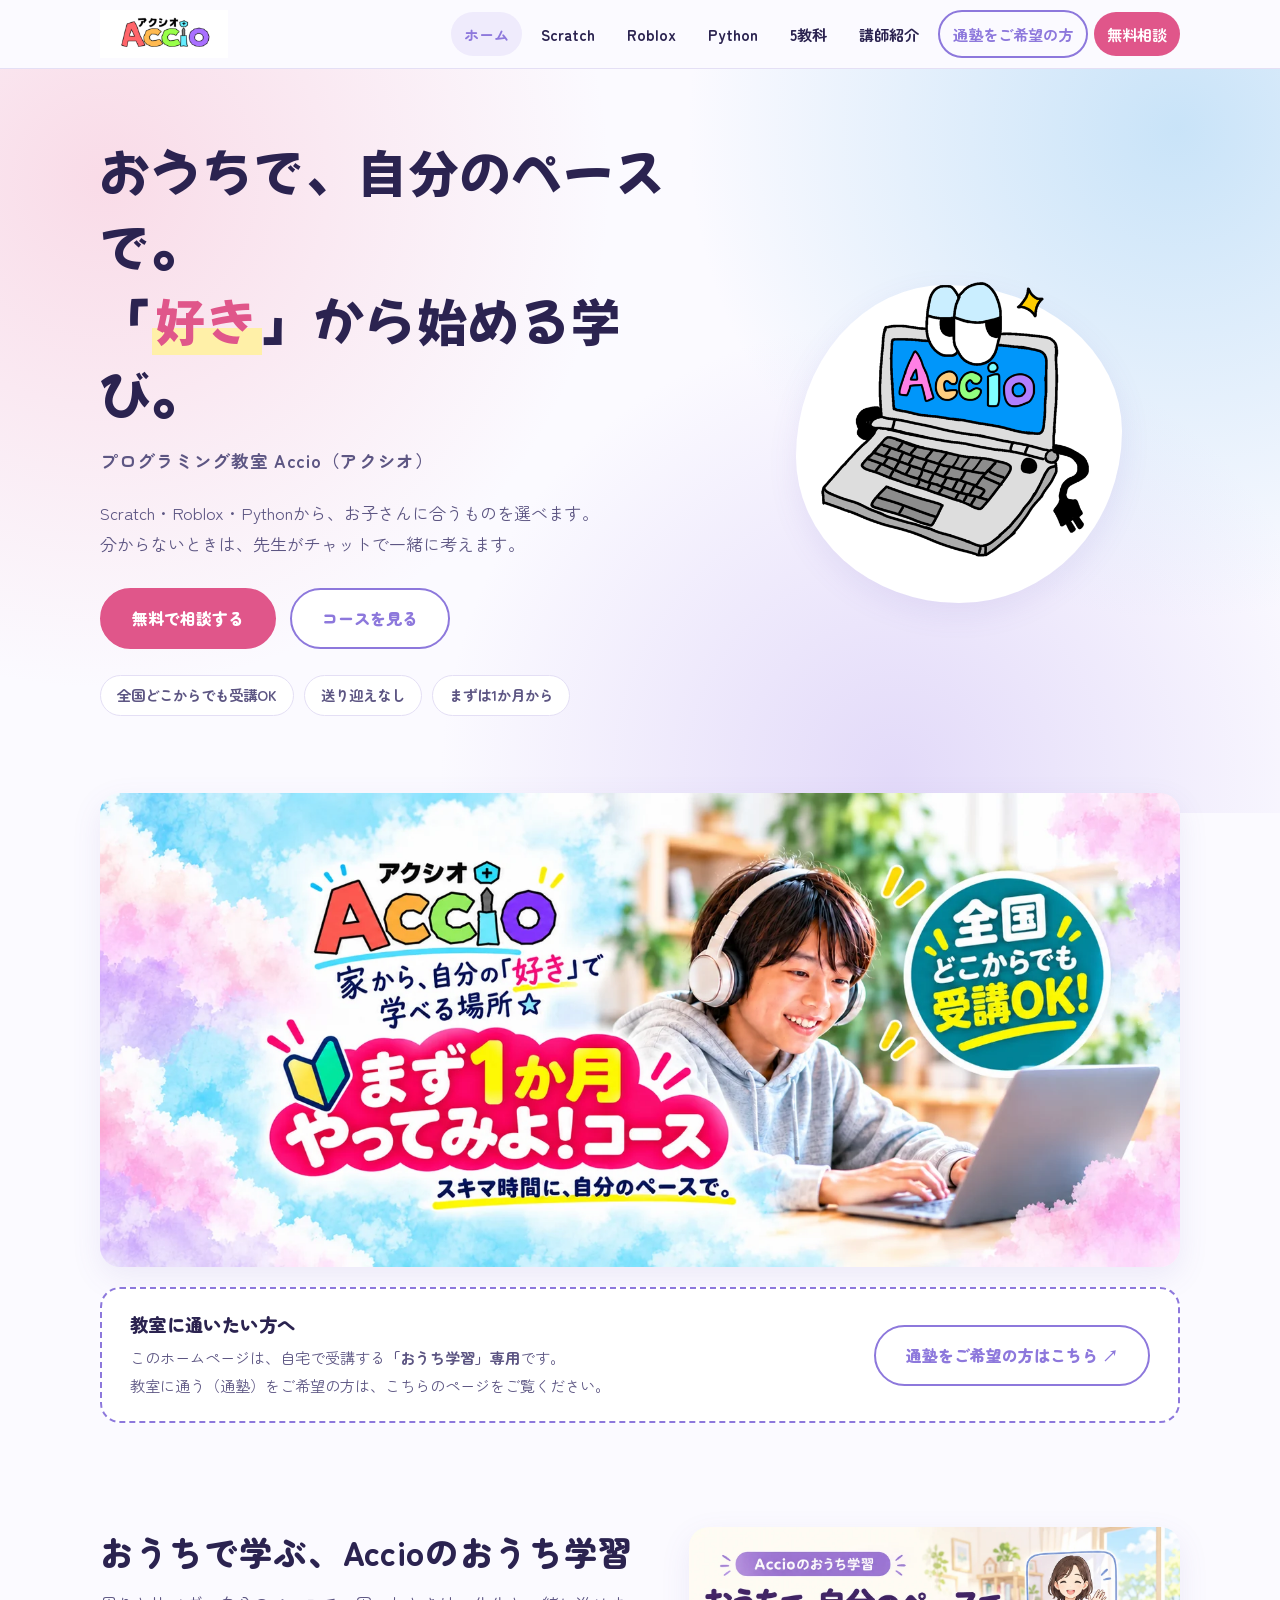
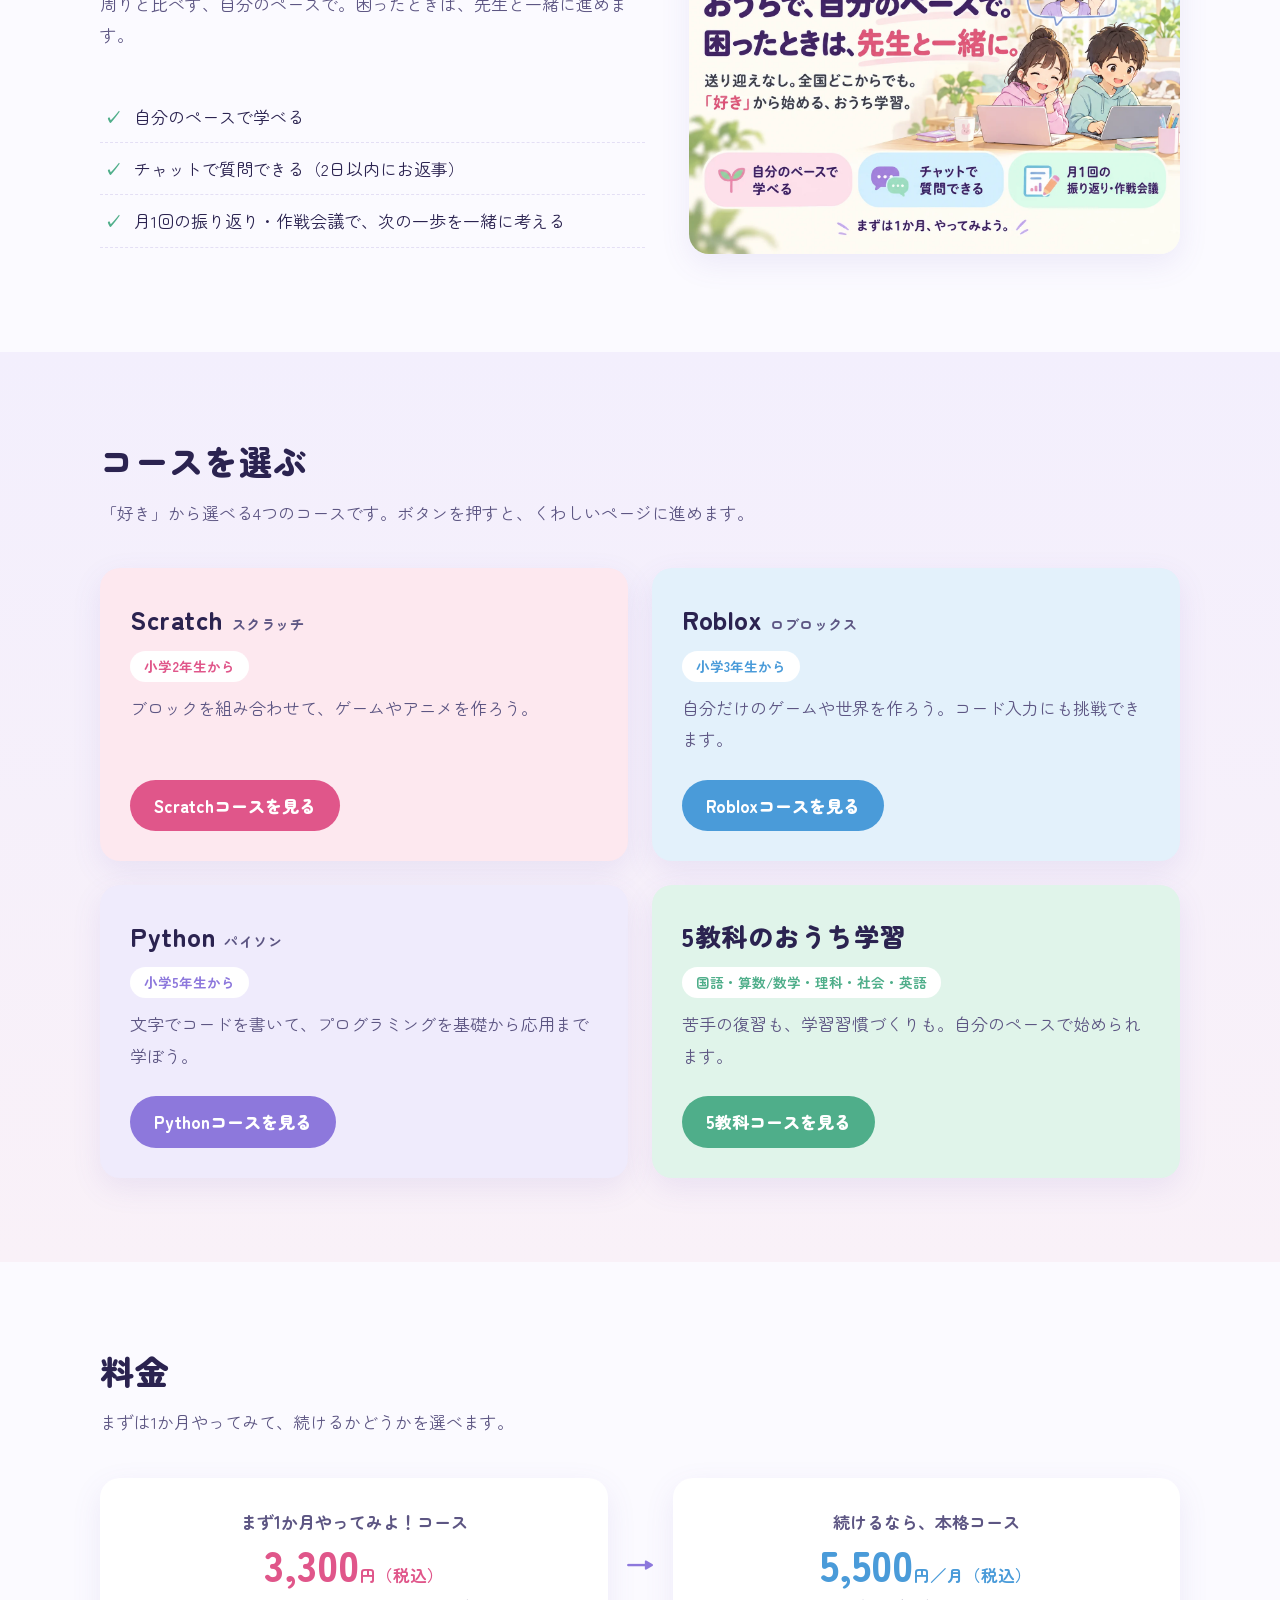
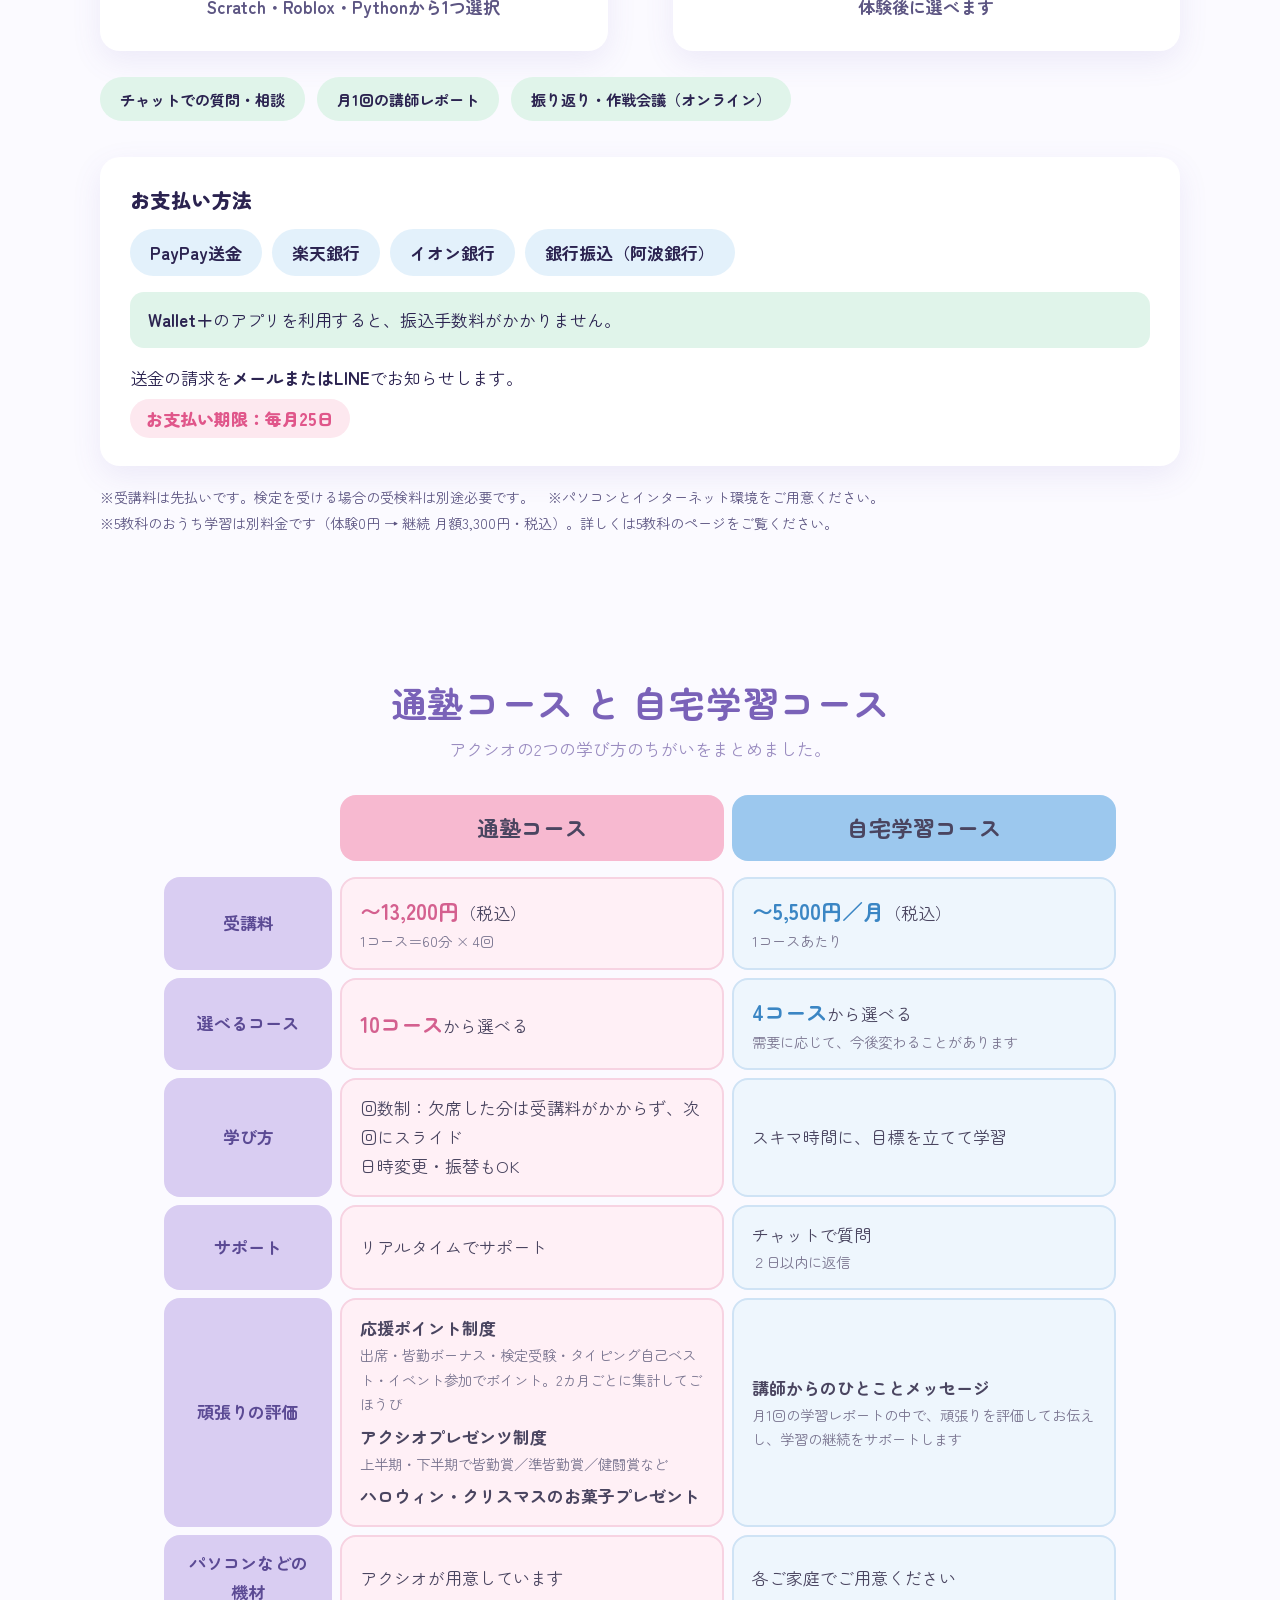
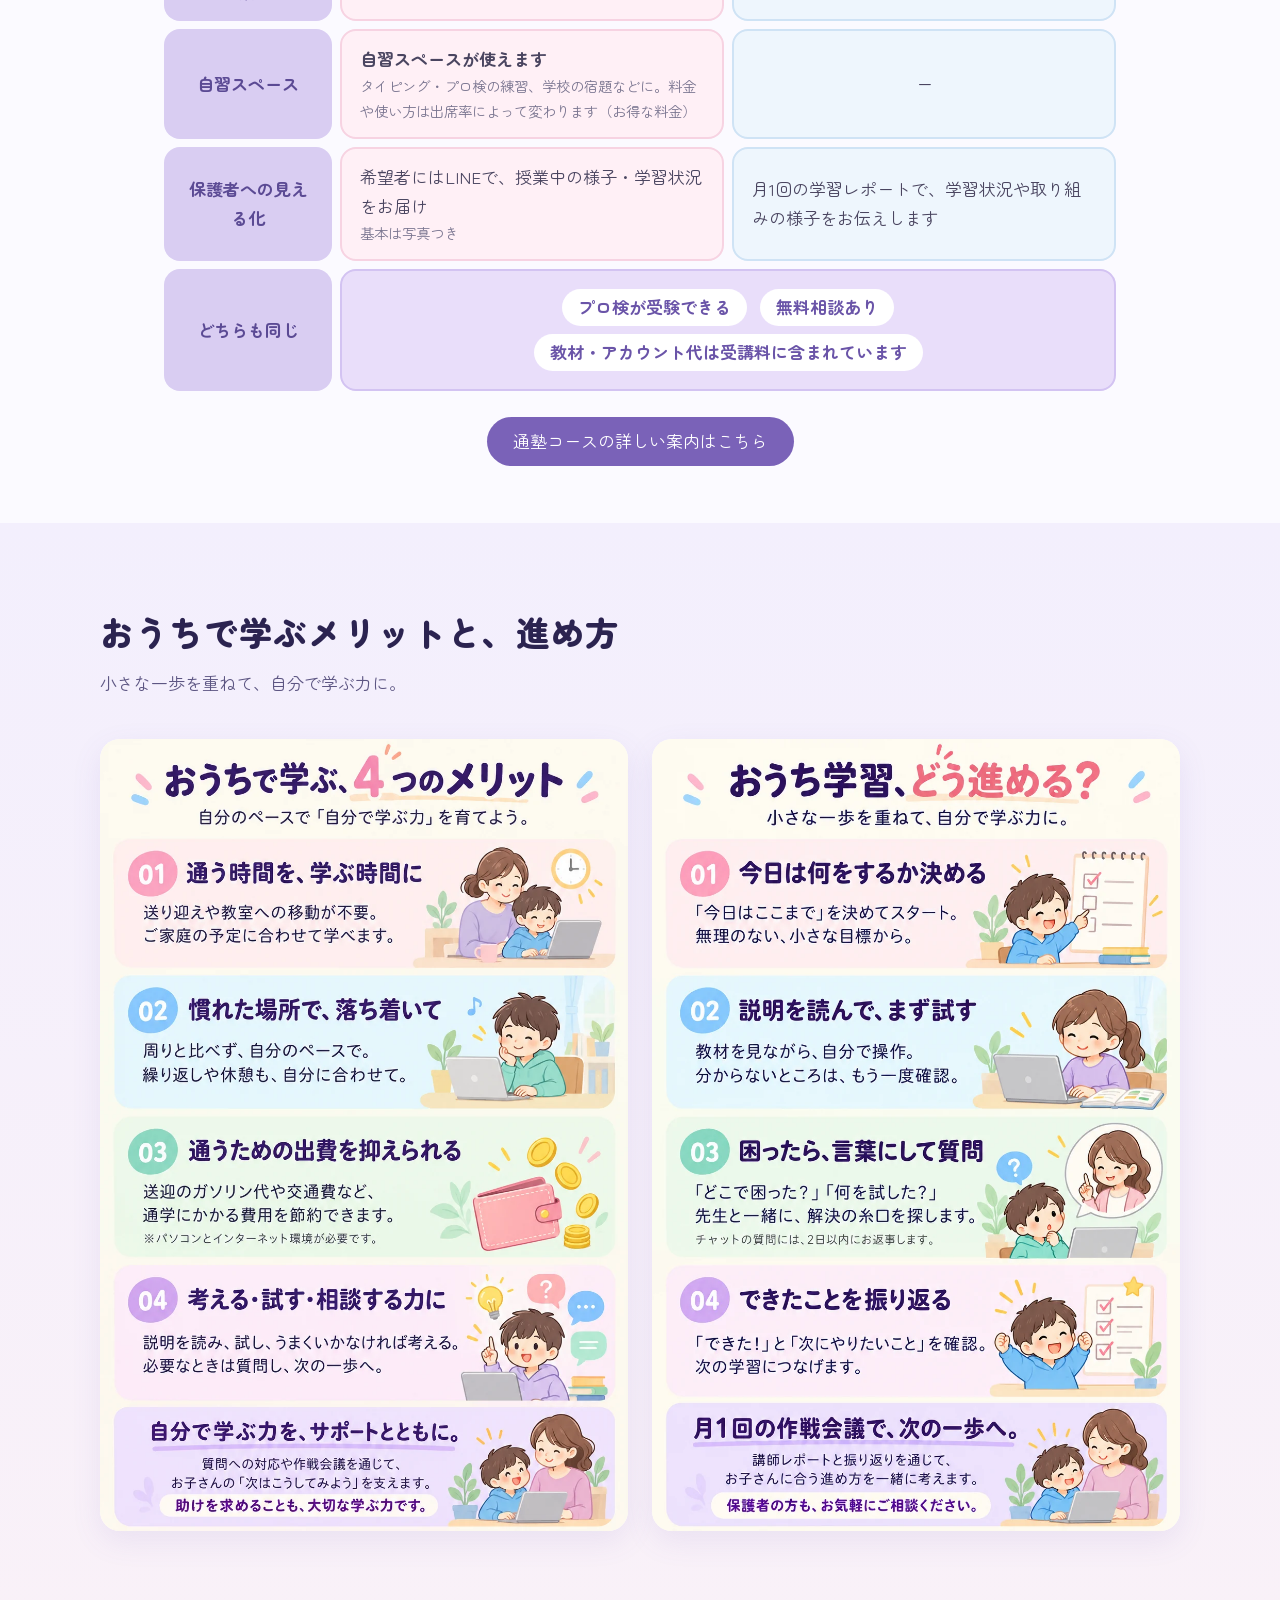
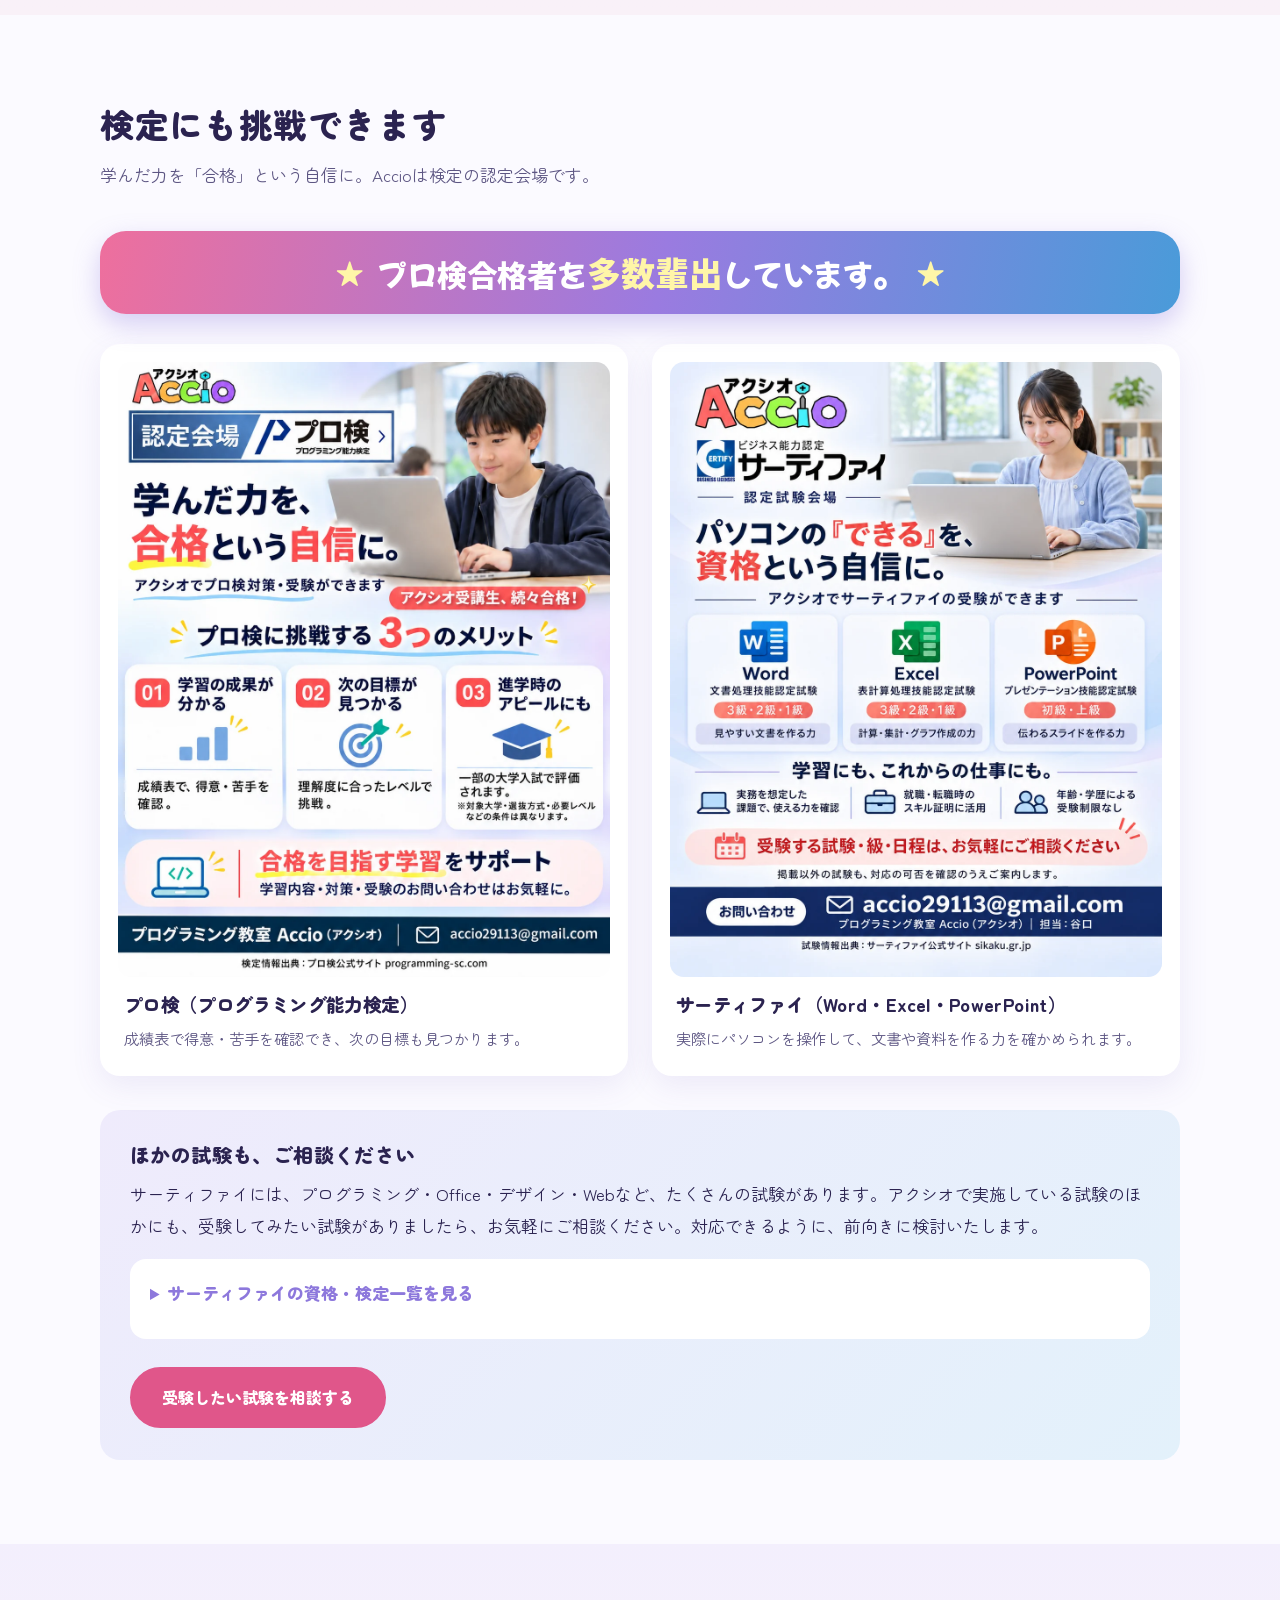
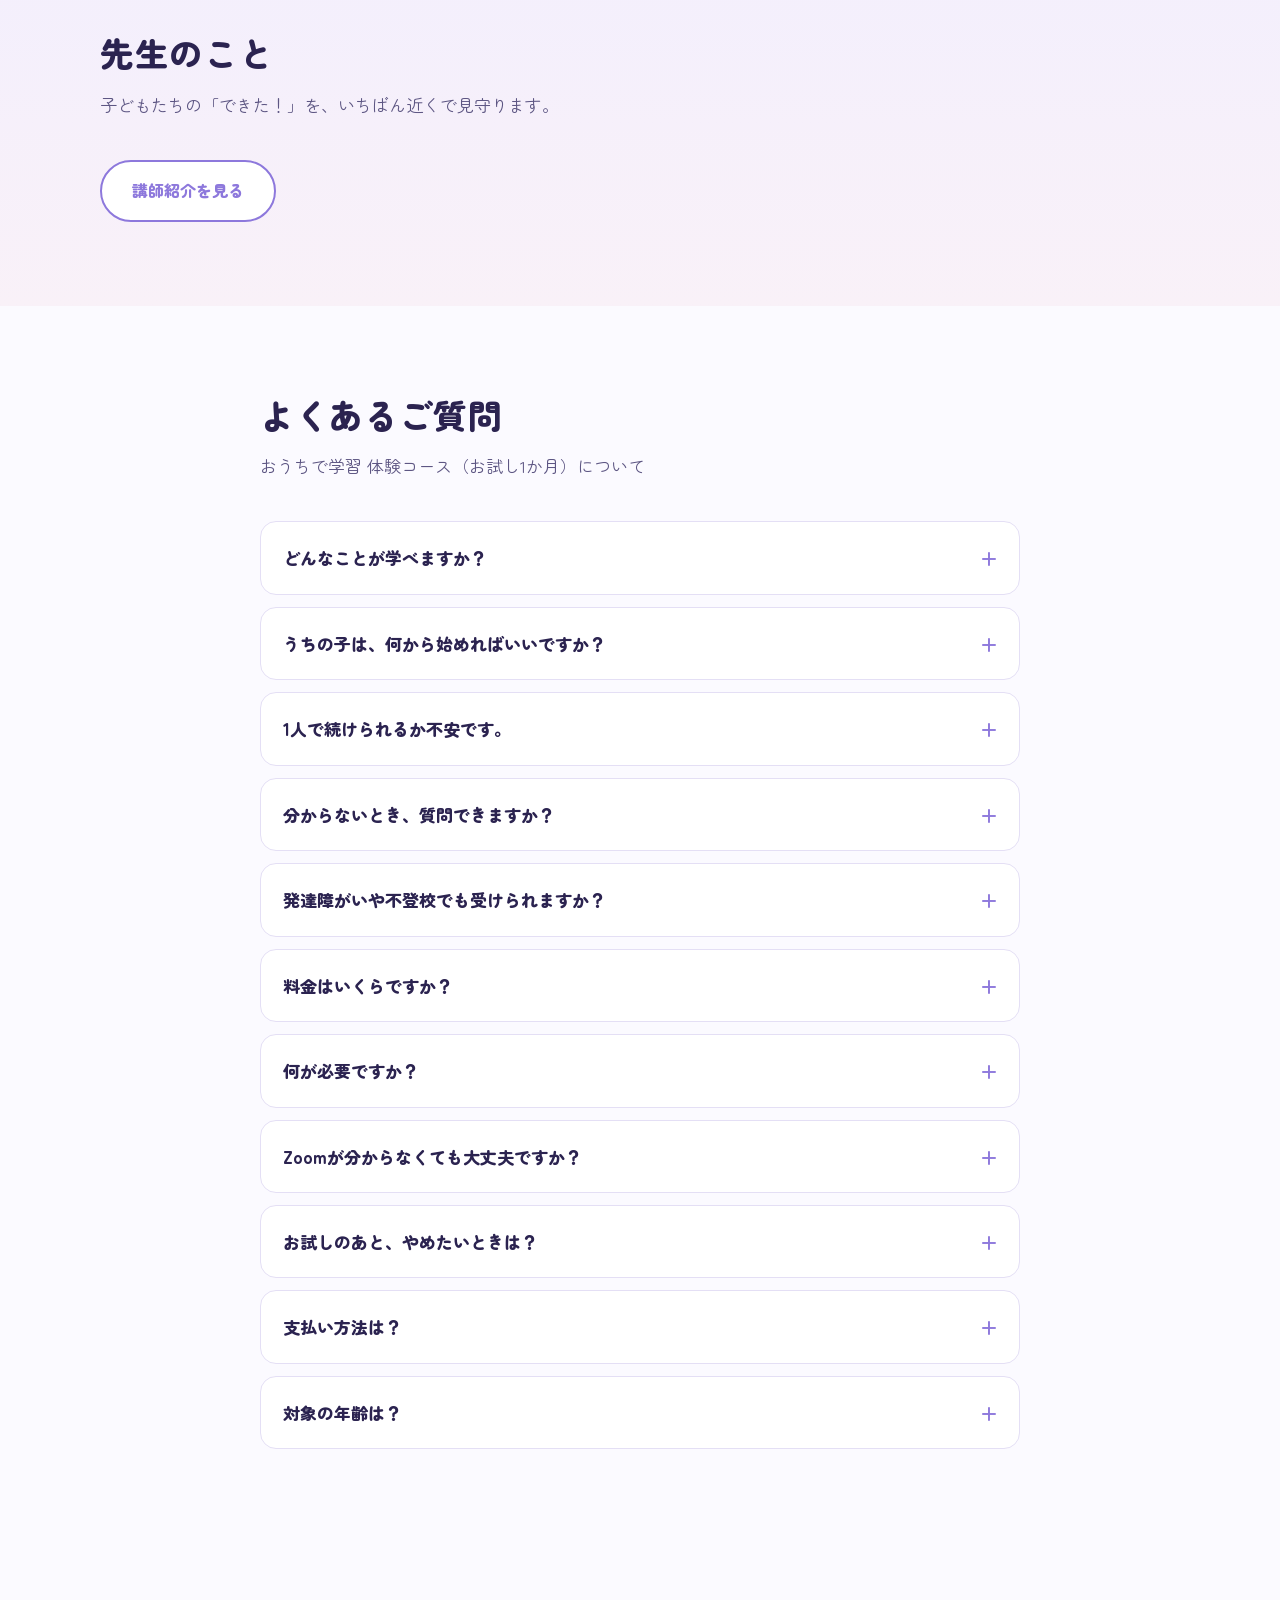
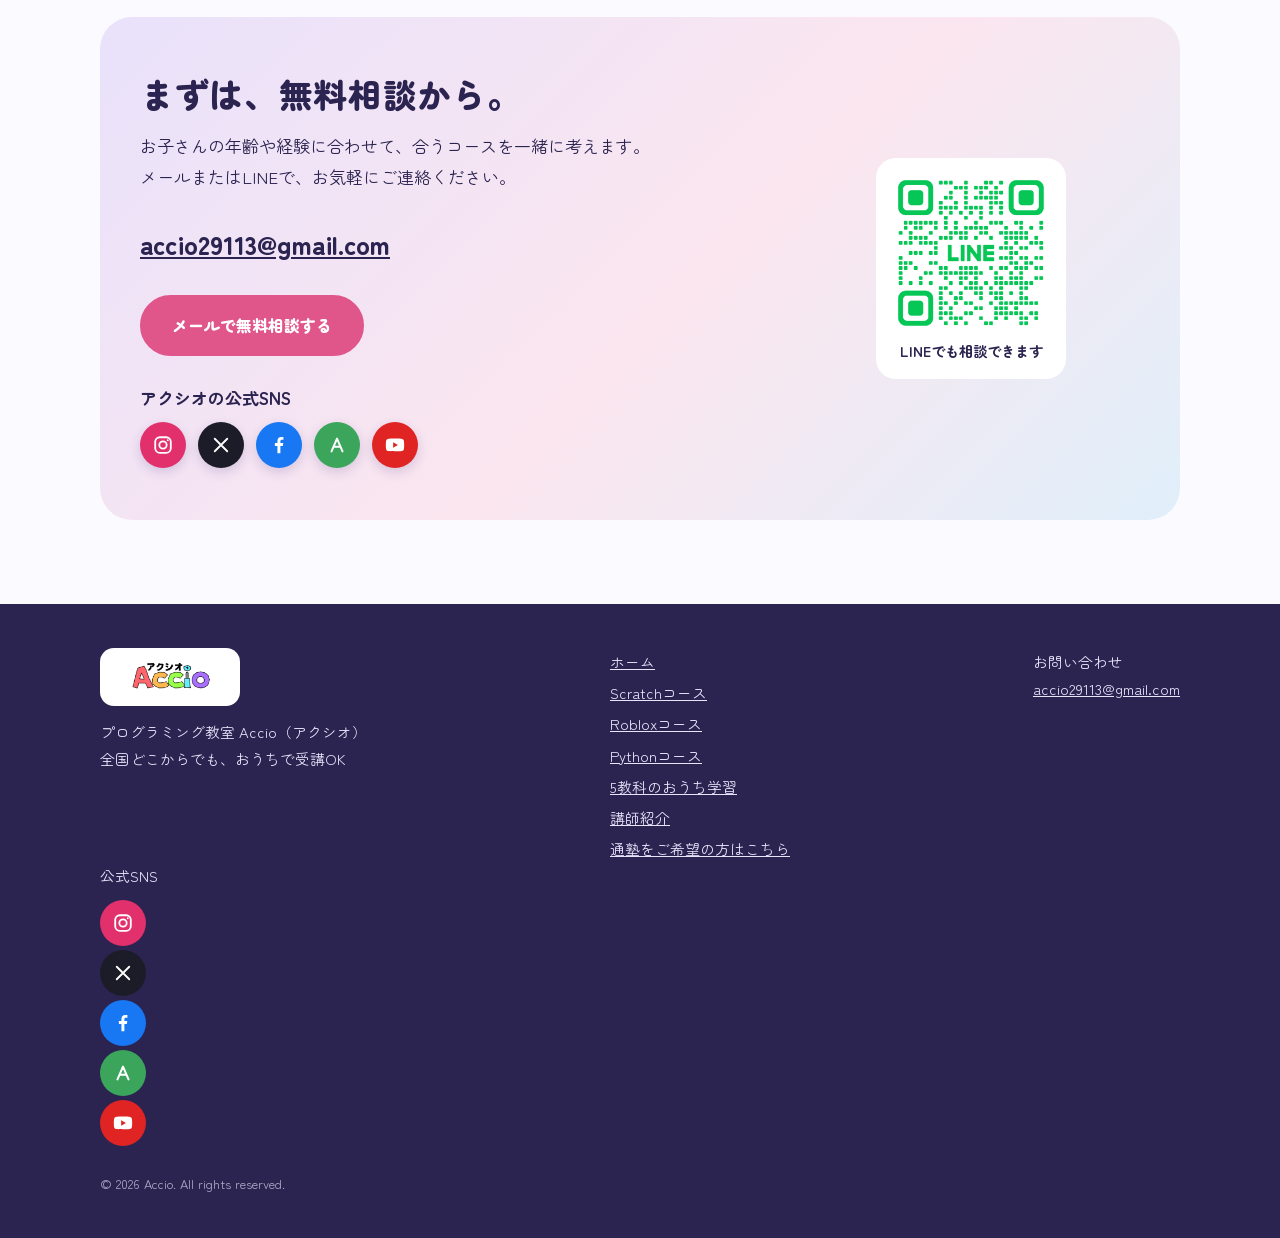
==== index.html @ a9339600 "Update response time for chat support" ====
<!DOCTYPE html>
<html lang="ja">
<head>
<meta charset="UTF-8">
<meta name="viewport" content="width=device-width, initial-scale=1">
<title>プログラミング教室 Accio（アクシオ）｜おうちで学ぶScratch・Roblox・Python</title>
<meta name="description" content="全国どこからでも受講OKのオンラインプログラミング教室Accio。Scratch・Roblox・Pythonと5教科のおうち学習。まずは1か月、無料相談から。">
<meta property="og:title" content="プログラミング教室 Accio（アクシオ）｜おうちで学ぶScratch・Roblox・Python">
<meta property="og:description" content="全国どこからでも受講OKのオンラインプログラミング教室Accio。Scratch・Roblox・Pythonと5教科のおうち学習。まずは1か月、無料相談から。">
<meta property="og:image" content="images/banner-hero.webp">
<link rel="icon" href="images/character.png">
<link rel="preconnect" href="https://fonts.googleapis.com">
<link rel="preconnect" href="https://fonts.gstatic.com" crossorigin>
<link href="https://fonts.googleapis.com/css2?family=Zen+Maru+Gothic:wght@400;500;700;900&family=Mochiy+Pop+One&display=swap" rel="stylesheet">
<link rel="stylesheet" href="css/style.css">
</head>
<body>
<header class="site-header">
  <div class="wrap header-inner">
    <a class="brand" href="index.html"><img src="images/logo.png" alt="プログラミング教室 Accio（アクシオ）"></a>
    <button class="menu-btn" aria-expanded="false" aria-controls="nav">メニュー</button>
    <nav class="nav" id="nav" aria-label="メインメニュー"><ul>
<li><a href="index.html" aria-current="page">ホーム</a></li>
<li><a href="scratch.html">Scratch</a></li>
<li><a href="roblox.html">Roblox</a></li>
<li><a href="python.html">Python</a></li>
<li><a href="gokyoka.html">5教科</a></li>
<li><a href="teacher.html">講師紹介</a></li>
<li class="nav-juku"><a href="https://accio29113.my.canva.site/programming-school" target="_blank" rel="noopener noreferrer">通塾をご希望の方</a></li>
<li class="nav-cta"><a href="index.html#contact">無料相談</a></li>
    </ul></nav>
  </div>
</header>
<main>

<section class="hero">
  <div class="wrap hero-grid">
    <div>
      <h1>おうちで、自分のペースで。<br>「<em>好き</em>」から始める学び。
        <span>プログラミング教室 Accio（アクシオ）</span></h1>
      <p class="lead">Scratch・Roblox・Pythonから、お子さんに合うものを選べます。分からないときは、先生がチャットで一緒に考えます。</p>
      <div class="btn-row">
        <a class="btn" href="#contact">無料で相談する</a>
        <a class="btn ghost" href="#courses">コースを見る</a>
      </div>
      <ul class="badges">
        <li>全国どこからでも受講OK</li>
        <li>送り迎えなし</li>
        <li>まずは1か月から</li>
      </ul>
    </div>
    <div class="hero-chara"><img src="images/character.png" alt="Accioのキャラクター（目のついたパソコン）"></div>
  </div>
</section>

<section class="banner-sec" aria-label="まず1か月やってみよ！コースのご案内">
  <div class="wrap">
    <a class="banner-link" href="#price"><img src="images/banner-month.webp" alt="家から、自分の「好き」で学べる場所。まず1か月やってみよ！コース。スキマ時間に、自分のペースで。全国どこからでも受講OK" width="1891" height="831"></a>
  </div>
</section>

<section class="notice-sec" aria-label="通塾をご希望の方へ">
  <div class="wrap">
    <div class="juku-box">
      <div>
        <h2>教室に通いたい方へ</h2>
        <p>このホームページは、自宅で受講する<b>「おうち学習」専用</b>です。<br>教室に通う（通塾）をご希望の方は、こちらのページをご覧ください。</p>
      </div>
      <a class="btn ghost" href="https://accio29113.my.canva.site/programming-school" target="_blank" rel="noopener noreferrer">通塾をご希望の方はこちら ↗</a>
    </div>
  </div>
</section>

<section id="about">
  <div class="wrap detail-grid">
    <div>
      <h2 class="sec-title">おうちで学ぶ、Accioのおうち学習</h2>
      <p class="sec-lead">周りと比べず、自分のペースで。困ったときは、先生と一緒に進めます。</p>
      <ul class="check">
        <li>自分のペースで学べる</li>
        <li>チャットで質問できる（2日以内にお返事）</li>
        <li>月1回の振り返り・作戦会議で、次の一歩を一緒に考える</li>
      </ul>
    </div>
    <div class="about-img"><img src="images/about-ouchi.webp" alt="おうちでパソコンに向かう子どもたちと、オンラインで見守る先生のイラスト" loading="lazy"></div>
  </div>
</section>

<section id="courses" class="bg-tint">
  <div class="wrap">
    <h2 class="sec-title">コースを選ぶ</h2>
    <p class="sec-lead">「好き」から選べる4つのコースです。ボタンを押すと、くわしいページに進めます。</p>
    <div class="course-grid">
      <article class="course-card c-scratch">
        <h3>Scratch<small>スクラッチ</small></h3>
        <span class="age">小学2年生から</span>
        <p>ブロックを組み合わせて、ゲームやアニメを作ろう。</p>
        <a class="go" href="scratch.html">Scratchコースを見る</a>
      </article>
      <article class="course-card c-roblox">
        <h3>Roblox<small>ロブロックス</small></h3>
        <span class="age">小学3年生から</span>
        <p>自分だけのゲームや世界を作ろう。コード入力にも挑戦できます。</p>
        <a class="go" href="roblox.html">Robloxコースを見る</a>
      </article>
      <article class="course-card c-python">
        <h3>Python<small>パイソン</small></h3>
        <span class="age">小学5年生から</span>
        <p>文字でコードを書いて、プログラミングを基礎から応用まで学ぼう。</p>
        <a class="go" href="python.html">Pythonコースを見る</a>
      </article>
      <article class="course-card c-study">
        <h3>5教科のおうち学習</h3>
        <span class="age">国語・算数/数学・理科・社会・英語</span>
        <p>苦手の復習も、学習習慣づくりも。自分のペースで始められます。</p>
        <a class="go" href="gokyoka.html">5教科コースを見る</a>
      </article>
    </div>
  </div>
</section>

<section id="price">
  <div class="wrap">
    <h2 class="sec-title">料金</h2>
    <p class="sec-lead">まずは1か月やってみて、続けるかどうかを選べます。</p>
    <div class="price-flow">
      <div class="price-box first"><div class="label">まず1か月やってみよ！コース</div><div class="yen">3,300<small>円（税込）</small></div><div class="label">Scratch・Roblox・Pythonから1つ選択</div></div>
      <div class="price-arrow" aria-hidden="true">→</div>
      <div class="price-box main"><div class="label">続けるなら、本格コース</div><div class="yen">5,500<small>円／月（税込）</small></div><div class="label">体験後に選べます</div></div>
    </div>
    <ul class="support-list">
      <li>チャットでの質問・相談</li>
      <li>月1回の講師レポート</li>
      <li>振り返り・作戦会議（オンライン）</li>
    </ul>
    <div class="pay-box" id="payment">
      <h3>お支払い方法</h3>
      <ul class="pay-list"><li>PayPay送金</li><li>楽天銀行</li><li>イオン銀行</li><li>銀行振込（阿波銀行）</li></ul>
      <p class="pay-tip"><b>Wallet＋</b>のアプリを利用すると、振込手数料がかかりません。</p>
      <p class="pay-flow">送金の請求を<b>メールまたはLINE</b>でお知らせします。<br><span>お支払い期限：毎月25日</span></p>
    </div>
    <p class="note">※受講料は先払いです。検定を受ける場合の受検料は別途必要です。　※パソコンとインターネット環境をご用意ください。<br>
    ※5教科のおうち学習は別料金です（体験0円 → 継続 月額3,300円・税込）。詳しくは5教科のページをご覧ください。</p>
  </div>
</section>

<!-- ===== ここから貼り付け：通塾コースと自宅学習コースの比較表 ===== -->
<section id="course-compare" class="cmp">
  <h2 class="cmp-title">通塾コース と 自宅学習コース</h2>
  <p class="cmp-lead">アクシオの2つの学び方のちがいをまとめました。</p>

  <table class="cmp-table">
    <caption class="cmp-sr">通塾コースと自宅学習コースの比較表</caption>
    <thead>
      <tr>
        <th class="cmp-corner"><span class="cmp-sr">項目</span></th>
        <th class="cmp-h cmp-h1">通塾コース</th>
        <th class="cmp-h cmp-h2">自宅学習コース</th>
      </tr>
    </thead>
    <tbody>
      <tr>
        <th scope="row" class="cmp-k">受講料</th>
        <td class="cmp-a" data-label="通塾コース"><span class="cmp-big cmp-pk">〜13,200円</span>（税込）<small>1コース＝60分 × 4回</small></td>
        <td class="cmp-b" data-label="自宅学習コース"><span class="cmp-big cmp-bl">〜5,500円／月</span>（税込）<small>1コースあたり</small></td>
      </tr>
      <tr>
        <th scope="row" class="cmp-k">選べるコース</th>
        <td class="cmp-a" data-label="通塾コース"><span class="cmp-big cmp-pk">10コース</span>から選べる</td>
        <td class="cmp-b" data-label="自宅学習コース"><span class="cmp-big cmp-bl">4コース</span>から選べる<small>需要に応じて、今後変わることがあります</small></td>
      </tr>
      <tr>
        <th scope="row" class="cmp-k">学び方</th>
        <td class="cmp-a" data-label="通塾コース">回数制：欠席した分は受講料がかからず、次回にスライド<br>日時変更・振替もOK</td>
        <td class="cmp-b" data-label="自宅学習コース">スキマ時間に、目標を立てて学習</td>
      </tr>
      <tr>
        <th scope="row" class="cmp-k">サポート</th>
        <td class="cmp-a" data-label="通塾コース">リアルタイムでサポート</td>
        <td class="cmp-b" data-label="自宅学習コース">チャットで質問<small>２日以内に返信</small></td>
      </tr>
      <tr>
        <th scope="row" class="cmp-k">頑張りの評価</th>
        <td class="cmp-a" data-label="通塾コース">
          <strong>応援ポイント制度</strong>
          <small>出席・皆勤ボーナス・検定受験・タイピング自己ベスト・イベント参加でポイント。2カ月ごとに集計してごほうび</small>
          <strong>アクシオプレゼンツ制度</strong>
          <small>上半期・下半期で皆勤賞／準皆勤賞／健闘賞など</small>
          <strong>ハロウィン・クリスマスのお菓子プレゼント</strong>
        </td>
        <td class="cmp-b" data-label="自宅学習コース">
          <strong>講師からのひとことメッセージ</strong>
          <small>月1回の学習レポートの中で、頑張りを評価してお伝えし、学習の継続をサポートします</small>
        </td>
      </tr>
      <tr>
        <th scope="row" class="cmp-k">パソコンなどの機材</th>
        <td class="cmp-a" data-label="通塾コース">アクシオが用意しています</td>
        <td class="cmp-b" data-label="自宅学習コース">各ご家庭でご用意ください</td>
      </tr>
      <tr>
        <th scope="row" class="cmp-k">自習スペース</th>
        <td class="cmp-a" data-label="通塾コース"><strong>自習スペースが使えます</strong><small>タイピング・プロ検の練習、学校の宿題などに。料金や使い方は出席率によって変わります（お得な料金）</small></td>
        <td class="cmp-b cmp-none" data-label="自宅学習コース">ー</td>
      </tr>
      <tr>
        <th scope="row" class="cmp-k">保護者への見える化</th>
        <td class="cmp-a" data-label="通塾コース">希望者にはLINEで、授業中の様子・学習状況をお届け<small>基本は写真つき</small></td>
        <td class="cmp-b" data-label="自宅学習コース">月1回の学習レポートで、学習状況や取り組みの様子をお伝えします</td>
      </tr>
      <tr>
        <th scope="row" class="cmp-k cmp-k2">どちらも同じ</th>
        <td class="cmp-c" colspan="2">
          <span>プロ検が受験できる</span>
          <span>無料相談あり</span>
          <span>教材・アカウント代は受講料に含まれています</span>
        </td>
      </tr>
    </tbody>
  </table>

  <p class="cmp-more"><a href="https://accio29113.my.canva.site/programming-school">通塾コースの詳しい案内はこちら</a></p>
</section>

<style>
.cmp{max-width:1000px;margin:0 auto;padding:40px 16px;color:#4a4560;font-family:inherit;line-height:1.7}
.cmp-title{text-align:center;color:#7a62b8;font-size:clamp(24px,4vw,36px);margin:0 0 6px}
.cmp-lead{text-align:center;color:#9a8cc0;margin:0 0 24px}
.cmp-sr{position:absolute;width:1px;height:1px;overflow:hidden;clip:rect(0 0 0 0);white-space:nowrap}
.cmp-table{width:100%;border-collapse:separate;border-spacing:8px;table-layout:fixed}
.cmp-table th,.cmp-table td{color:#4a4560;padding:14px 18px;border-radius:16px;vertical-align:middle;text-align:left}
.cmp-corner{width:18%;background:transparent}
.cmp-h{color:#fff;text-align:center!important;font-size:clamp(16px,2.4vw,22px);padding:14px!important}
.cmp-h1{background:#f7b9d0}.cmp-h2{background:#9cc8ee}
.cmp-table th.cmp-k{background:#d9cdf2;color:#5b4a94;font-weight:bold;text-align:center!important;font-size:clamp(13px,1.8vw,17px)}
.cmp-k2{background:#c9b6ee}
.cmp-a{background:#fff0f6;border:2px solid #f7d3e2}
.cmp-b{background:#eef6fd;border:2px solid #cfe3f5}
.cmp-c{background:#e9defa;border:2px solid #d3c3f2;text-align:center!important}
.cmp-c span{display:inline-block;background:#fff;color:#6a54a8;font-weight:bold;border-radius:30px;padding:4px 16px;margin:4px}
.cmp-table small{display:block;font-size:.85em;color:#7a7590}
.cmp-table strong{color:#4a4560;display:block;margin-top:6px}.cmp-table strong:first-child{margin-top:0}
.cmp-big{font-size:1.25em;font-weight:bold}.cmp-pk{color:#d4608f}.cmp-bl{color:#3b86c4}
.cmp-none{text-align:center!important;color:#9aa}
.cmp-more{text-align:center;margin-top:18px}
.cmp-more a{display:inline-block;background:#7a62b8;color:#fff;text-decoration:none;padding:10px 26px;border-radius:30px}

/* スマホ：行ごとのカードに切り替え */
@media (max-width:700px){
  .cmp-table,.cmp-table tbody,.cmp-table tr,.cmp-table th,.cmp-table td{display:block;width:auto}
  .cmp-table thead{position:absolute;width:1px;height:1px;overflow:hidden}
  .cmp-table{border-spacing:0}
  .cmp-table tr{margin-bottom:18px}
  .cmp-table th.cmp-k{border-radius:16px 16px 0 0;padding:10px}
  .cmp-table td{border-radius:0;margin-top:4px}
  .cmp-table tr td:last-child{border-radius:0 0 16px 16px}
  .cmp-table td[data-label]::before{content:attr(data-label);display:block;font-weight:bold;font-size:.8em;margin-bottom:4px}
  .cmp-a::before{color:#d4608f}.cmp-b::before{color:#3b86c4}
  .cmp-none{text-align:left!important}
}
</style>
<!-- ===== ここまで ===== -->

  
<section class="bg-tint">
  <div class="wrap">
    <h2 class="sec-title">おうちで学ぶメリットと、進め方</h2>
    <p class="sec-lead">小さな一歩を重ねて、自分で学ぶ力に。</p>
    <div class="pair">
      <div class="shot"><img src="images/merit4.webp" alt="おうちで学ぶ4つのメリット" loading="lazy"></div>
      <div class="shot"><img src="images/flow4.webp" alt="おうち学習の進め方" loading="lazy"></div>
    </div>
  </div>
</section>

<section id="exam">
  <div class="wrap">
    <h2 class="sec-title">検定にも挑戦できます</h2>
    <p class="sec-lead">学んだ力を「合格」という自信に。Accioは検定の認定会場です。</p>
    <div class="pass-banner" role="note"><span class="star" aria-hidden="true">★</span><span class="pass-text">プロ検合格者を<strong>多数輩出</strong>しています。</span><span class="star" aria-hidden="true">★</span></div>
    <div class="pair">
      <div class="exam-card"><img src="images/proken.webp" alt="プログラミング能力検定（プロ検）の認定会場" loading="lazy" width="1122" height="1402">
        <h3>プロ検（プログラミング能力検定）</h3><p>成績表で得意・苦手を確認でき、次の目標も見つかります。</p></div>
      <div class="exam-card"><img src="images/certify.webp" alt="サーティファイ認定試験会場。Word・Excel・PowerPointの受験ができます" loading="lazy" width="1122" height="1402">
        <h3>サーティファイ（Word・Excel・PowerPoint）</h3><p>実際にパソコンを操作して、文書や資料を作る力を確かめられます。</p></div>
    </div>
    <div class="consult-box">
      <h3>ほかの試験も、ご相談ください</h3>
      <p>サーティファイには、プログラミング・Office・デザイン・Webなど、たくさんの試験があります。アクシオで実施している試験のほかにも、受験してみたい試験がありましたら、お気軽にご相談ください。対応できるように、前向きに検討いたします。</p>
      <details class="list-toggle">
        <summary>サーティファイの資格・検定一覧を見る</summary>
        <div class="shot"><img src="images/certify-list.webp" alt="サーティファイの資格・検定一覧（情報処理・プログラミング、Office・デザイン、Web・マーケティング、コミュニケーション、著作権、コンプライアンス、ホテル実務）" loading="lazy" width="1600" height="1788"></div>
        <p class="note">※アクシオで実施する試験・級・日程は、別途お問い合わせください。最新情報はサーティファイ公式サイトでご確認ください。</p>
      </details>
      <div class="btn-row"><a class="btn" href="mailto:accio29113@gmail.com?subject=%E3%82%B5%E3%83%BC%E3%83%86%E3%82%A3%E3%83%95%E3%82%A1%E3%82%A4%E3%83%BB%E6%A4%9C%E5%AE%9A%E3%81%AE%E7%9B%B8%E8%AB%87">受験したい試験を相談する</a></div>
    </div>
  </div>
</section>

<section id="teacher-teaser" class="bg-tint">
  <div class="wrap">
    <h2 class="sec-title">先生のこと</h2>
    <p class="sec-lead">子どもたちの「できた！」を、いちばん近くで見守ります。</p>
    <a class="btn ghost" href="teacher.html">講師紹介を見る</a>
  </div>
</section>

<section id="faq">
  <div class="narrow">
    <h2 class="sec-title">よくあるご質問</h2>
    <p class="sec-lead">おうちで学習 体験コース（お試し1か月）について</p>
    <div class="faq">
<details><summary>どんなことが学べますか？</summary><p>Scratch・Roblox・Pythonを、おうちで自分のペースで学べます。5教科（国語・算数/数学・理科・社会・英語）のおうち学習コースもあります。</p></details>
<details><summary>うちの子は、何から始めればいいですか？</summary><p>お子さんの年齢や経験に合わせて、ご相談できます。ご相談は無料です。</p></details>
<details><summary>1人で続けられるか不安です。</summary><p>月1回の作戦会議と講師レポートで、進み具合をお伝えします。おうちの方から声をかけていただけると、とても嬉しいです。</p></details>
<details><summary>分からないとき、質問できますか？</summary><p>チャットで質問できます。2日以内にお返事します。</p></details>
<details><summary>発達障がいや不登校でも受けられますか？</summary><p>どなたでも受けられます。発達障がいのあるお子さんや、不登校のお子さんにも対応しています。</p></details>
<details><summary>料金はいくらですか？</summary><p>お試しは1か月3,300円、継続は1か月5,500円です（税込）。</p></details>
<details><summary>何が必要ですか？</summary><p>パソコンが必要です。WindowsでもMacでも大丈夫です。</p></details>
<details><summary>Zoomが分からなくても大丈夫ですか？</summary><p>入り方ガイドをお渡しします。どうしてもZoomが難しい場合は、LINEのビデオ通話でもご相談いただけます。</p></details>
<details><summary>お試しのあと、やめたいときは？</summary><p>メールでご連絡いただければ大丈夫です。お試し期間の後半に面談がありますので、その時にお伝えいただいてもかまいません。</p></details>
<details><summary>支払い方法は？</summary><p>PayPay送金、楽天銀行、イオン銀行、銀行振込（阿波銀行）があります。Wallet＋のアプリを利用すると、振込手数料がかかりません。送金の請求はメールまたはLINEでお知らせします（お支払い期限：毎月25日）。</p></details>
<details><summary>対象の年齢は？</summary><p>Scratchは小学2年生から。Robloxは小学3年生から（マウス操作とキーボード入力がある程度できること）。Pythonは小学5年生から（キーボード入力ができること）。社会人の方も大歓迎です。</p></details>
</div>
  </div>
</section>

<section id="contact">
  <div class="wrap">
    <div class="contact">
      <div class="contact-grid">
        <div>
          <h2 class="sec-title">まずは、無料相談から。</h2>
          <p>お子さんの年齢や経験に合わせて、合うコースを一緒に考えます。<br>メールまたはLINEで、お気軽にご連絡ください。</p>
          <a class="mail" href="mailto:accio29113@gmail.com?subject=%E7%84%A1%E6%96%99%E7%9B%B8%E8%AB%87%E3%83%BB%E3%81%8A%E5%95%8F%E3%81%84%E5%90%88%E3%82%8F%E3%81%9B">accio29113@gmail.com</a>
          <div class="btn-row"><a class="btn" href="mailto:accio29113@gmail.com?subject=%E7%84%A1%E6%96%99%E7%9B%B8%E8%AB%87%E3%83%BB%E3%81%8A%E5%95%8F%E3%81%84%E5%90%88%E3%82%8F%E3%81%9B">メールで無料相談する</a></div>
          <p style="margin:26px 0 8px;font-weight:700">アクシオの公式SNS</p><ul class="sns " aria-label="Accioの公式SNS"><li><a href="https://www.instagram.com/accio29113/" target="_blank" rel="noopener noreferrer" aria-label="Instagram" title="Instagram" style="background:#e1306c"><svg viewBox="0 0 24 24" width="22" height="22" fill="none" stroke="#fff" stroke-width="2" stroke-linecap="round"><rect x="3.5" y="3.5" width="17" height="17" rx="5"/><circle cx="12" cy="12" r="4"/><circle cx="17.2" cy="6.8" r="1" fill="#fff" stroke="none"/></svg></a></li><li><a href="https://x.com/accio29113" target="_blank" rel="noopener noreferrer" aria-label="X" title="X" style="background:#1c1c28"><svg viewBox="0 0 24 24" width="20" height="20" fill="none" stroke="#fff" stroke-width="2.2" stroke-linecap="round"><path d="M4.5 4.5l15 15M19.5 4.5l-15 15"/></svg></a></li><li><a href="https://www.facebook.com/accio29113" target="_blank" rel="noopener noreferrer" aria-label="Facebook" title="Facebook" style="background:#1877f2"><svg viewBox="0 0 24 24" width="22" height="22" fill="#fff"><path d="M13.5 21v-8h2.7l.5-3.2h-3.2V7.8c0-.9.4-1.6 1.7-1.6h1.6V3.4c-.3 0-1.3-.2-2.4-.2-2.5 0-4.1 1.5-4.1 4.2v2.4H7.5V13h2.8v8z"/></svg></a></li><li><a href="https://ameblo.jp/bz178love54/" target="_blank" rel="noopener noreferrer" aria-label="アメブロ" title="アメブロ" style="background:#3ba55c"><svg viewBox="0 0 24 24" width="22" height="22" fill="none" stroke="#fff" stroke-width="2.2" stroke-linecap="round" stroke-linejoin="round"><path d="M6 19L12 5l6 14M8.5 14h7"/></svg></a></li><li><a href="https://www.youtube.com/@accio29113" target="_blank" rel="noopener noreferrer" aria-label="YouTube" title="YouTube" style="background:#e02424"><svg viewBox="0 0 24 24" width="22" height="22" fill="#fff"><path d="M21.6 7.2a2.5 2.5 0 0 0-1.8-1.8C18.2 5 12 5 12 5s-6.2 0-7.8.4A2.5 2.5 0 0 0 2.4 7.2C2 8.8 2 12 2 12s0 3.2.4 4.8a2.5 2.5 0 0 0 1.8 1.8C5.8 19 12 19 12 19s6.2 0 7.8-.4a2.5 2.5 0 0 0 1.8-1.8c.4-1.6.4-4.8.4-4.8s0-3.2-.4-4.8zM10 15V9l5.2 3z"/></svg></a></li></ul>
        </div>
        <div class="qr"><img src="images/qr-line.png" alt="LINEの友だち追加QRコード"><span>LINEでも相談できます</span></div>
      </div>
    </div>
  </div>
</section>

</main>
<footer class="site-footer">
  <div class="wrap">
    <div class="footer-inner">
      <div>
        <div class="footer-logo"><img src="images/logo.png" alt="Accio"></div>
        <p>プログラミング教室 Accio（アクシオ）<br>全国どこからでも、おうちで受講OK</p>
      </div>
      <ul>
        <li><a href="index.html">ホーム</a></li>
        <li><a href="scratch.html">Scratchコース</a></li>
        <li><a href="roblox.html">Robloxコース</a></li>
        <li><a href="python.html">Pythonコース</a></li>
        <li><a href="gokyoka.html">5教科のおうち学習</a></li>
        <li><a href="teacher.html">講師紹介</a></li>
        <li><a href="https://accio29113.my.canva.site/programming-school" target="_blank" rel="noopener noreferrer">通塾をご希望の方はこちら</a></li>
      </ul>
      <div>
        <p>お問い合わせ<br><a href="mailto:accio29113@gmail.com">accio29113@gmail.com</a></p>
        <!-- 【あとで追加】ホームページ公開後に、特定商取引法に基づく表記・プライバシーポリシーへのリンクをここに置けます -->
      </div>
    </div>
    <div class="footer-sns"><p>公式SNS</p><ul class="sns on-dark" aria-label="Accioの公式SNS"><li><a href="https://www.instagram.com/accio29113/" target="_blank" rel="noopener noreferrer" aria-label="Instagram" title="Instagram" style="background:#e1306c"><svg viewBox="0 0 24 24" width="22" height="22" fill="none" stroke="#fff" stroke-width="2" stroke-linecap="round"><rect x="3.5" y="3.5" width="17" height="17" rx="5"/><circle cx="12" cy="12" r="4"/><circle cx="17.2" cy="6.8" r="1" fill="#fff" stroke="none"/></svg></a></li><li><a href="https://x.com/accio29113" target="_blank" rel="noopener noreferrer" aria-label="X" title="X" style="background:#1c1c28"><svg viewBox="0 0 24 24" width="20" height="20" fill="none" stroke="#fff" stroke-width="2.2" stroke-linecap="round"><path d="M4.5 4.5l15 15M19.5 4.5l-15 15"/></svg></a></li><li><a href="https://www.facebook.com/accio29113" target="_blank" rel="noopener noreferrer" aria-label="Facebook" title="Facebook" style="background:#1877f2"><svg viewBox="0 0 24 24" width="22" height="22" fill="#fff"><path d="M13.5 21v-8h2.7l.5-3.2h-3.2V7.8c0-.9.4-1.6 1.7-1.6h1.6V3.4c-.3 0-1.3-.2-2.4-.2-2.5 0-4.1 1.5-4.1 4.2v2.4H7.5V13h2.8v8z"/></svg></a></li><li><a href="https://ameblo.jp/bz178love54/" target="_blank" rel="noopener noreferrer" aria-label="アメブロ" title="アメブロ" style="background:#3ba55c"><svg viewBox="0 0 24 24" width="22" height="22" fill="none" stroke="#fff" stroke-width="2.2" stroke-linecap="round" stroke-linejoin="round"><path d="M6 19L12 5l6 14M8.5 14h7"/></svg></a></li><li><a href="https://www.youtube.com/@accio29113" target="_blank" rel="noopener noreferrer" aria-label="YouTube" title="YouTube" style="background:#e02424"><svg viewBox="0 0 24 24" width="22" height="22" fill="#fff"><path d="M21.6 7.2a2.5 2.5 0 0 0-1.8-1.8C18.2 5 12 5 12 5s-6.2 0-7.8.4A2.5 2.5 0 0 0 2.4 7.2C2 8.8 2 12 2 12s0 3.2.4 4.8a2.5 2.5 0 0 0 1.8 1.8C5.8 19 12 19 12 19s6.2 0 7.8-.4a2.5 2.5 0 0 0 1.8-1.8c.4-1.6.4-4.8.4-4.8s0-3.2-.4-4.8zM10 15V9l5.2 3z"/></svg></a></li></ul></div>
    <p class="copy">© 2026 Accio. All rights reserved.</p>
  </div>
</footer>
<script src="js/main.js"></script>
</body>
</html>
---- css/style.css ----
/* ==========================================================
   タイトル用フォント
   ① けいふぉんと（fonts/keifont.ttf を置くと自動で使われます）
   ② 置いていない場合は、Googleフォントの「Mochiy Pop One」（丸くて読みやすいポップ体）
   ========================================================== */
@font-face {
  font-family: "Keifont";
  src: local("けいふぉんと"), local("Keifont"), url("../fonts/keifont.ttf") format("truetype");
  font-display: swap;
}
:root { --font-title: "Keifont", "Mochiy Pop One", "Zen Maru Gothic", "Hiragino Maru Gothic ProN", sans-serif; }

/* ---------- 通塾の案内・お支払い方法 ---------- */
.nav .nav-juku a { border: 2px solid var(--lavender); color: var(--lavender); }
.nav .nav-juku a:hover { background: var(--lavender-bg); }
.notice-sec { padding: 0 0 20px; }
.juku-box { display: flex; align-items: center; justify-content: space-between; gap: 20px; flex-wrap: wrap; background: #fff; border: 2px dashed var(--lavender); border-radius: var(--radius); padding: 22px 28px; }
.juku-box h2 { font-size: 1.15rem; font-weight: 900; margin-bottom: 4px; }
.juku-box p { margin: 0; color: var(--ink-soft); font-size: .95rem; }
.pay-box { margin-top: 36px; background: #fff; border-radius: var(--radius); box-shadow: var(--shadow); padding: 28px 30px; }
.pay-box h3 { font-size: 1.25rem; font-weight: 900; margin-bottom: 14px; }
.pay-list { list-style: none; padding: 0; margin: 0 0 16px; display: flex; flex-wrap: wrap; gap: 10px; }
.pay-list li { background: var(--sky-bg); border-radius: 999px; padding: 8px 20px; font-weight: 700; }
.pay-tip { background: var(--mint-bg); border-radius: 14px; padding: 12px 18px; margin-bottom: 14px; }
.pay-flow { margin: 0; }
.pay-flow span { display: inline-block; margin-top: 6px; background: var(--pink-bg); color: var(--pink); font-weight: 900; border-radius: 999px; padding: 4px 16px; }
@media (max-width: 640px) {
  .juku-box { padding: 20px 18px; }
  .juku-box .btn { width: 100%; text-align: center; }
  .pay-box { padding: 22px 18px; }
}

/* ==========================================================
   Accio（アクシオ）ホームページ  共通スタイル
   色を変えたいときは、まず下の :root の値だけ直せばOKです
   ========================================================== */
:root {
  --bg: #fbfaff;          /* ページ全体の背景（ごく薄いラベンダー） */
  --ink: #2b2350;         /* 文字色（深い藍紫） */
  --ink-soft: #5d5683;    /* 補足の文字色 */
  --line: #e4dff5;        /* 区切り線 */

  --lavender: #8d78dc;    /* メインの紫 */
  --lavender-bg: #efebfc;
  --pink: #e0568a;        /* ボタンなど目立たせたい所 */
  --pink-bg: #fde8ef;
  --sky: #4a9bd9;
  --sky-bg: #e3f1fb;
  --mint: #4fae8a;
  --mint-bg: #e0f4ea;

  --radius: 20px;
  --shadow: 0 10px 30px rgba(110, 90, 190, 0.10);
  --font: "Zen Maru Gothic", "Hiragino Maru Gothic ProN", "Yu Gothic", "Meiryo", sans-serif;
}

* { box-sizing: border-box; }
html { scroll-behavior: smooth; }
body {
  margin: 0;
  font-family: var(--font);
  font-size: 17px;
  line-height: 1.85;
  color: var(--ink);
  background: var(--bg);
  -webkit-text-size-adjust: 100%;
}
img { max-width: 100%; height: auto; display: block; }
a { color: var(--lavender); }
h1, h2, h3 { line-height: 1.5; margin: 0; letter-spacing: .02em; }
p { margin: 0 0 1em; }
:focus-visible { outline: 3px solid var(--sky); outline-offset: 3px; border-radius: 6px; }

.wrap { width: min(1080px, 92%); margin-inline: auto; }
.narrow { width: min(760px, 92%); margin-inline: auto; }
section { padding: 84px 0; }
.sec-title { font-size: clamp(1.5rem, 3.4vw, 2.1rem); font-weight: 900; margin-bottom: 10px; }
.sec-lead { color: var(--ink-soft); margin-bottom: 40px; max-width: 40em; }
.bg-tint { background: linear-gradient(180deg, #f3effd 0%, #f9f1f8 100%); }

/* ---------- ヘッダー ---------- */
.site-header {
  position: sticky; top: 0; z-index: 50;
  background: rgba(251, 250, 255, .92);
  backdrop-filter: blur(8px);
  border-bottom: 1px solid var(--line);
}
.header-inner { display: flex; align-items: center; justify-content: space-between; gap: 16px; padding: 10px 0; }
.brand img { width: 128px; }
.nav ul { list-style: none; display: flex; gap: 6px; margin: 0; padding: 0; align-items: center; }
.nav a { display: block; padding: 8px 13px; border-radius: 999px; color: var(--ink); text-decoration: none; font-weight: 700; font-size: .95rem; }
.nav a:hover { background: var(--lavender-bg); }
.nav a[aria-current="page"] { background: var(--lavender-bg); color: var(--lavender); }
.nav .nav-cta a { background: var(--pink); color: #fff; }
.nav .nav-cta a:hover { background: #cc4478; }
.menu-btn { display: none; background: none; border: 2px solid var(--line); border-radius: 12px; padding: 8px 12px; font: inherit; font-weight: 700; color: var(--ink); cursor: pointer; }

@media (max-width: 1020px) {
  .menu-btn { display: block; }
  .nav { display: none; position: absolute; left: 0; right: 0; top: 100%; background: var(--bg); border-bottom: 1px solid var(--line); padding: 12px 4%; }
  .nav.open { display: block; }
  .nav ul { flex-direction: column; align-items: stretch; }
  .nav a { padding: 12px 14px; }
}

/* ---------- ボタン ---------- */
.btn {
  display: inline-block; padding: 14px 30px; border-radius: 999px;
  font-weight: 900; text-decoration: none; font-size: 1rem;
  background: var(--pink); color: #fff; border: 2px solid var(--pink);
  transition: transform .15s ease, background .15s ease;
}
.btn:hover { transform: translateY(-2px); background: #cc4478; border-color: #cc4478; }
.btn.ghost { background: #fff; color: var(--lavender); border-color: var(--lavender); }
.btn.ghost:hover { background: var(--lavender-bg); }
.btn-row { display: flex; flex-wrap: wrap; gap: 14px; margin-top: 28px; }

/* ---------- ヒーロー（トップ） ---------- */
.hero {
  padding: 64px 0 80px;
  background:
    radial-gradient(circle at 8% 15%, rgba(247, 182, 203, .45), transparent 38%),
    radial-gradient(circle at 92% 8%, rgba(140, 200, 240, .45), transparent 36%),
    radial-gradient(circle at 70% 95%, rgba(190, 170, 240, .40), transparent 40%),
    var(--bg);
}
.hero-grid { display: grid; grid-template-columns: 1.15fr .85fr; gap: 40px; align-items: center; }
.hero h1 { font-size: clamp(2rem, 5.2vw, 3.3rem); font-weight: 900; line-height: 1.4; }
.hero h1 span { display: block; font-size: .5em; font-weight: 700; color: var(--ink-soft); margin-top: 16px; letter-spacing: .04em; }
.hero p.lead { margin-top: 22px; max-width: 30em; color: var(--ink-soft); }
.hero-chara { position: relative; justify-self: center; width: min(380px, 80%); }
.hero-chara::before {
  content: ""; position: absolute; inset: 8% 4% 2% 4%; z-index: 0;
  background: #fff; border-radius: 46% 54% 50% 50% / 54% 46% 54% 46%;
  box-shadow: var(--shadow);
}
.hero-chara img { position: relative; z-index: 1; }
.badges { display: flex; flex-wrap: wrap; gap: 10px; margin-top: 26px; padding: 0; list-style: none; }
.badges li { background: #fff; border: 1px solid var(--line); border-radius: 999px; padding: 6px 16px; font-size: .9rem; font-weight: 700; color: var(--ink-soft); }
@media (max-width: 800px) {
  .hero-grid { grid-template-columns: 1fr; }
  .hero-chara { order: -1; width: 54%; }
}

/* ---------- コースカード ---------- */
.course-grid { display: grid; grid-template-columns: repeat(2, 1fr); gap: 24px; }
@media (max-width: 700px) { .course-grid { grid-template-columns: 1fr; } }
.course-card {
  border-radius: var(--radius); padding: 30px 28px 28px; background: #fff;
  border: 2px solid transparent; box-shadow: var(--shadow); display: flex; flex-direction: column;
}
.course-card h3 { font-size: 1.6rem; font-weight: 900; }
.course-card h3 small { font-size: .55em; font-weight: 700; margin-left: 8px; color: var(--ink-soft); }
.course-card .age { display: inline-block; align-self: flex-start; margin: 12px 0 10px; padding: 3px 14px; border-radius: 999px; font-size: .85rem; font-weight: 700; background: #fff; }
.course-card p { color: var(--ink-soft); flex: 1; }
.course-card .go { align-self: flex-start; margin-top: 8px; padding: 10px 24px; border-radius: 999px; font-weight: 900; text-decoration: none; color: #fff; }
.c-scratch { background: var(--pink-bg); } .c-scratch .go { background: var(--pink); } .c-scratch .age { color: var(--pink); }
.c-roblox  { background: var(--sky-bg); }  .c-roblox .go  { background: var(--sky); }  .c-roblox .age  { color: var(--sky); }
.c-python  { background: var(--lavender-bg); } .c-python .go { background: var(--lavender); } .c-python .age { color: var(--lavender); }
.c-study   { background: var(--mint-bg); } .c-study .go   { background: var(--mint); }  .c-study .age   { color: var(--mint); }
.course-card .go:hover { filter: brightness(.92); }

/* ---------- 料金 ---------- */
.price-flow { display: grid; grid-template-columns: 1fr auto 1fr; gap: 18px; align-items: center; }
.price-box { background: #fff; border-radius: var(--radius); padding: 28px; text-align: center; box-shadow: var(--shadow); }
.price-box .label { font-weight: 700; color: var(--ink-soft); }
.price-box .yen { font-size: 2.6rem; font-weight: 900; line-height: 1.3; }
.price-box .yen small { font-size: .4em; font-weight: 700; }
.price-box.first .yen { color: var(--pink); }
.price-box.main .yen { color: var(--sky); }
.price-arrow { font-size: 1.8rem; color: var(--lavender); font-weight: 900; }
.note { font-size: .88rem; color: var(--ink-soft); margin-top: 18px; }
@media (max-width: 700px) { .price-flow { grid-template-columns: 1fr; } .price-arrow { transform: rotate(90deg); text-align: center; } }
.support-list { display: flex; flex-wrap: wrap; gap: 12px; margin: 26px 0 0; padding: 0; list-style: none; }
.support-list li { background: var(--mint-bg); border-radius: 999px; padding: 8px 20px; font-weight: 700; font-size: .95rem; }

/* ---------- 画像ギャラリー ---------- */
.pair { display: grid; grid-template-columns: repeat(2, 1fr); gap: 24px; }
@media (max-width: 700px) { .pair { grid-template-columns: 1fr; } }
.shot { border-radius: var(--radius); overflow: hidden; box-shadow: var(--shadow); background: #fff; }
.shot img { width: 100%; }
.about-img { border-radius: var(--radius); overflow: hidden; box-shadow: var(--shadow); }

/* ---------- 検定 ---------- */
.exam-card { background: #fff; border-radius: var(--radius); box-shadow: var(--shadow); padding: 18px; }
.exam-card h3 { font-size: 1.15rem; margin: 14px 6px 6px; font-weight: 900; }
.exam-card p { margin: 0 6px 6px; font-size: .95rem; color: var(--ink-soft); }
.exam-card img { border-radius: 14px; }

/* ---------- FAQ ---------- */
.faq { display: grid; gap: 12px; }
.faq details { background: #fff; border: 1px solid var(--line); border-radius: 16px; padding: 4px 22px; }
.faq summary { cursor: pointer; font-weight: 900; padding: 16px 0; list-style: none; position: relative; padding-right: 30px; }
.faq summary::-webkit-details-marker { display: none; }
.faq summary::after { content: "＋"; position: absolute; right: 0; color: var(--lavender); }
.faq details[open] summary::after { content: "－"; }
.faq details p { color: var(--ink-soft); padding-bottom: 16px; margin: 0; }

/* ---------- 問い合わせ ---------- */
.contact { background: linear-gradient(135deg, #e9e2fb 0%, #fbe6ef 55%, #e0effa 100%); border-radius: 32px; padding: 52px 40px; }
.contact-grid { display: grid; grid-template-columns: 1.3fr .7fr; gap: 36px; align-items: center; }
.contact .mail { display: inline-block; margin-top: 10px; font-size: clamp(1.1rem, 3.4vw, 1.6rem); font-weight: 900; color: var(--ink); word-break: break-all; }
.qr { background: #fff; padding: 14px; border-radius: 20px; text-align: center; width: 190px; justify-self: center; }
.qr img { width: 100%; }
.qr span { display: block; font-weight: 700; font-size: .9rem; margin-top: 4px; }
@media (max-width: 760px) { .contact { padding: 36px 24px; } .contact-grid { grid-template-columns: 1fr; } }

/* ---------- コース詳細ページ ---------- */
.page-hero { padding: 54px 0 60px; }
.page-hero.c-scratch { background: linear-gradient(180deg, var(--pink-bg), var(--bg)); }
.page-hero.c-roblox  { background: linear-gradient(180deg, var(--sky-bg), var(--bg)); }
.page-hero.c-python  { background: linear-gradient(180deg, var(--lavender-bg), var(--bg)); }
.page-hero.c-study   { background: linear-gradient(180deg, var(--mint-bg), var(--bg)); }
.page-hero h1 { font-size: clamp(1.9rem, 4.8vw, 2.8rem); font-weight: 900; }
.page-hero .sub { font-size: 1.1rem; font-weight: 700; margin-top: 8px; color: var(--ink-soft); }
.crumb { font-size: .88rem; margin-bottom: 18px; }
.crumb a { color: var(--ink-soft); }
.detail-grid { display: grid; grid-template-columns: 1fr .9fr; gap: 44px; align-items: start; }
@media (max-width: 800px) { .detail-grid { grid-template-columns: 1fr; } }
.check { list-style: none; padding: 0; margin: 0 0 1.2em; }
.check li { position: relative; padding: 10px 0 10px 34px; border-bottom: 1px dashed var(--line); }
.check li::before { content: "✓"; position: absolute; left: 4px; top: 10px; color: var(--mint); font-weight: 900; }
.info-box { background: #fff; border-radius: var(--radius); padding: 24px 26px; box-shadow: var(--shadow); margin-bottom: 20px; }
.info-box h3 { font-size: 1.05rem; margin-bottom: 8px; font-weight: 900; }
.info-box p:last-child { margin-bottom: 0; }
.other-courses { display: flex; flex-wrap: wrap; gap: 12px; margin-top: 18px; }
.other-courses a { padding: 10px 22px; border-radius: 999px; background: #fff; border: 2px solid var(--line); text-decoration: none; font-weight: 700; color: var(--ink); }
.other-courses a:hover { border-color: var(--lavender); }

/* ---------- 講師紹介 ---------- */
.teacher-grid { display: grid; grid-template-columns: .7fr 1.3fr; gap: 48px; align-items: start; }
@media (max-width: 800px) { .teacher-grid { grid-template-columns: 1fr; } }
.photo-slot { aspect-ratio: 1; border-radius: 50% 50% 46% 54% / 52% 48% 52% 48%; background: linear-gradient(135deg, #f7d6e3, #d9d0f6 55%, #cfe6f8); display: grid; place-items: center; box-shadow: var(--shadow); overflow: hidden; }
.photo-slot img { width: 76%; }
.photo-cap { text-align: center; font-size: .85rem; color: var(--ink-soft); margin-top: 12px; }
.timeline { list-style: none; padding: 0; margin: 0; border-left: 3px solid var(--lavender-bg); }
.timeline li { padding: 4px 0 18px 22px; position: relative; }
.timeline li::before { content: ""; position: absolute; left: -8px; top: 12px; width: 13px; height: 13px; border-radius: 50%; background: var(--lavender); }
.timeline b { display: block; }

/* ---------- フッター ---------- */
.site-footer { background: #2b2350; color: #e9e4fb; padding: 44px 0 30px; font-size: .92rem; }
.footer-inner { display: flex; flex-wrap: wrap; justify-content: space-between; gap: 28px; }
.site-footer a { color: #e9e4fb; }
.site-footer ul { list-style: none; margin: 0; padding: 0; display: grid; gap: 4px; }
.footer-logo { background: #fff; border-radius: 14px; padding: 8px 14px; width: 140px; margin-bottom: 12px; }
.copy { margin-top: 26px; font-size: .8rem; opacity: .7; }

@media (prefers-reduced-motion: reduce) {
  html { scroll-behavior: auto; }
  .btn { transition: none; }
}

/* ---------- SNSアイコン ---------- */
.sns { display: flex; flex-wrap: wrap; gap: 12px; list-style: none; margin: 0; padding: 0; }
.teacher-grid .sns { justify-content: center; }
.sns a { width: 46px; height: 46px; border-radius: 50%; display: grid; place-items: center; transition: transform .15s ease; box-shadow: 0 4px 12px rgba(60, 40, 120, .18); }
.sns a:hover { transform: translateY(-3px); }
.site-footer .footer-sns p { margin: 0 0 10px; }
.site-footer .sns a { box-shadow: none; }

/* ---------- 講師ページ追加 ---------- */
.photo-frame { border-radius: 30px; overflow: hidden; box-shadow: var(--shadow); border: 6px solid #fff; }
.photo-frame img { width: 100%; }
.facts { display: grid; grid-template-columns: 1fr 1fr; gap: 12px; margin-top: 16px; text-align: center; font-size: .85rem; color: var(--ink-soft); }
.facts div { background: #fff; border-radius: 16px; padding: 12px 8px; box-shadow: var(--shadow); }
.facts b { display: block; font-size: 1.7rem; color: var(--lavender); line-height: 1.3; }
.chips { list-style: none; padding: 0; margin: 0; display: flex; flex-wrap: wrap; gap: 10px; }
.chips li { background: var(--lavender-bg); border-radius: 999px; padding: 6px 16px; font-size: .92rem; font-weight: 700; }

/* ==========================================================
   追加：インパクトのあるタイトル／バナー／合格実績／相談ボックス
   ========================================================== */
.hero h1 {
  font-family: var(--font-title);
  font-weight: 400;               /* Dela Gothic Oneは1種類の太さ。太字指定はしない */
  line-height: 1.5;
  letter-spacing: .03em;
  font-size: clamp(1.7rem, 5.4vw, 3.1rem);
}
.hero h1 em {
  font-style: normal; color: var(--pink);
  background: linear-gradient(transparent 62%, #fff0a8 62%);   /* 蛍光ペン風 */
  padding: 0 .08em;
}
.hero h1 span {
  font-family: var(--font); font-weight: 700; text-shadow: none;
  font-size: clamp(.9rem, 2.6vw, 1.1rem); line-height: 1.6;
}

.banner-sec { padding: 0 0 20px; margin-top: -20px; }
.banner-link { display: block; border-radius: var(--radius); overflow: hidden; box-shadow: var(--shadow); transition: transform .2s ease; }
.banner-link:hover { transform: translateY(-3px); }
.banner-link img { width: 100%; height: auto; }

.pass-banner {
  position: relative; overflow: hidden;
  display: flex; align-items: center; justify-content: center; gap: 14px;
  margin: 8px 0 30px; padding: 16px 26px; border-radius: 26px; text-align: center;
  color: #fff; font-family: var(--font-title);
  font-size: clamp(1.15rem, 4.4vw, 1.9rem); line-height: 1.5;
  background: linear-gradient(100deg, #ee6f9d 0%, #9a7be0 52%, #4a9bd9 100%);
  box-shadow: 0 10px 26px rgba(141, 120, 220, .35);
}
.pass-banner strong { font-weight: 400; color: #fff6a8; font-size: 1.12em; }
.pass-banner .star { color: #fff6a8; font-size: .9em; flex: none; }
.pass-banner::after {
  content: ""; position: absolute; top: 0; bottom: 0; width: 38%; left: -60%;
  background: linear-gradient(100deg, transparent, rgba(255,255,255,.45), transparent);
  transform: skewX(-20deg); animation: shine 4.5s ease-in-out infinite;
}
@keyframes shine { 0%, 55% { left: -60%; } 100% { left: 130%; } }
@media (prefers-reduced-motion: reduce) { .pass-banner::after { animation: none; display: none; } }

.consult-box { margin-top: 34px; background: linear-gradient(135deg, var(--lavender-bg), var(--sky-bg)); border-radius: var(--radius); padding: 30px 30px 32px; }
.consult-box h3 { font-size: 1.25rem; font-weight: 900; margin-bottom: 8px; }
.list-toggle { margin-top: 18px; background: #fff; border-radius: 16px; padding: 4px 20px 16px; }
.list-toggle summary { cursor: pointer; font-weight: 900; padding: 14px 0; color: var(--lavender); }
.list-toggle .shot { margin-top: 6px; }

/* ==========================================================
   スマホ対応（画面が狭いとき）
   ========================================================== */
body { overflow-x: clip; }
@media (max-width: 1020px) {
  .header-inner { padding: 8px 0; }
  .nav a { padding: 14px; font-size: 1rem; }       /* タップしやすい大きさ */
}
@media (max-width: 640px) {
  body { font-size: 16px; line-height: 1.8; }
  section { padding: 52px 0; }
  .sec-lead { margin-bottom: 26px; }
  .brand img { width: 108px; }
  .hero { padding: 28px 0 44px; }
  .hero-chara { width: 46%; }
  .hero p.lead { margin-top: 16px; }
  .btn-row { flex-direction: column; align-items: stretch; margin-top: 22px; }
  .btn { text-align: center; padding: 15px 20px; }
  .badges li { font-size: .82rem; padding: 5px 12px; }
  .banner-sec { margin-top: 0; }
  .course-card { padding: 24px 22px; }
  .course-card .go { align-self: stretch; text-align: center; padding: 13px; }
  .price-box { padding: 22px 16px; }
  .price-box .yen { font-size: 2.2rem; }
  .support-list li { font-size: .88rem; padding: 7px 14px; }
  .exam-card { padding: 14px; }
  .consult-box { padding: 24px 18px; }
  .list-toggle { padding: 2px 14px 14px; }
  .pass-banner { flex-direction: row; padding: 14px 16px; gap: 8px; border-radius: 20px; }
  .faq details { padding: 2px 16px; }
  .faq summary { font-size: .98rem; }
  .contact { padding: 30px 18px; border-radius: 24px; }
  .page-hero { padding: 30px 0 36px; }
  .page-hero h1 span { display: block; margin: 4px 0 0 !important; }
  .info-box { padding: 20px 18px; }
  .teacher-grid { gap: 30px; }
  .teacher-grid > div:first-child { max-width: 340px; margin-inline: auto; width: 100%; }
  .chips li { font-size: .85rem; padding: 5px 13px; }
  .footer-inner { flex-direction: column; }
  .other-courses a { flex: 1 1 100%; text-align: center; }
}
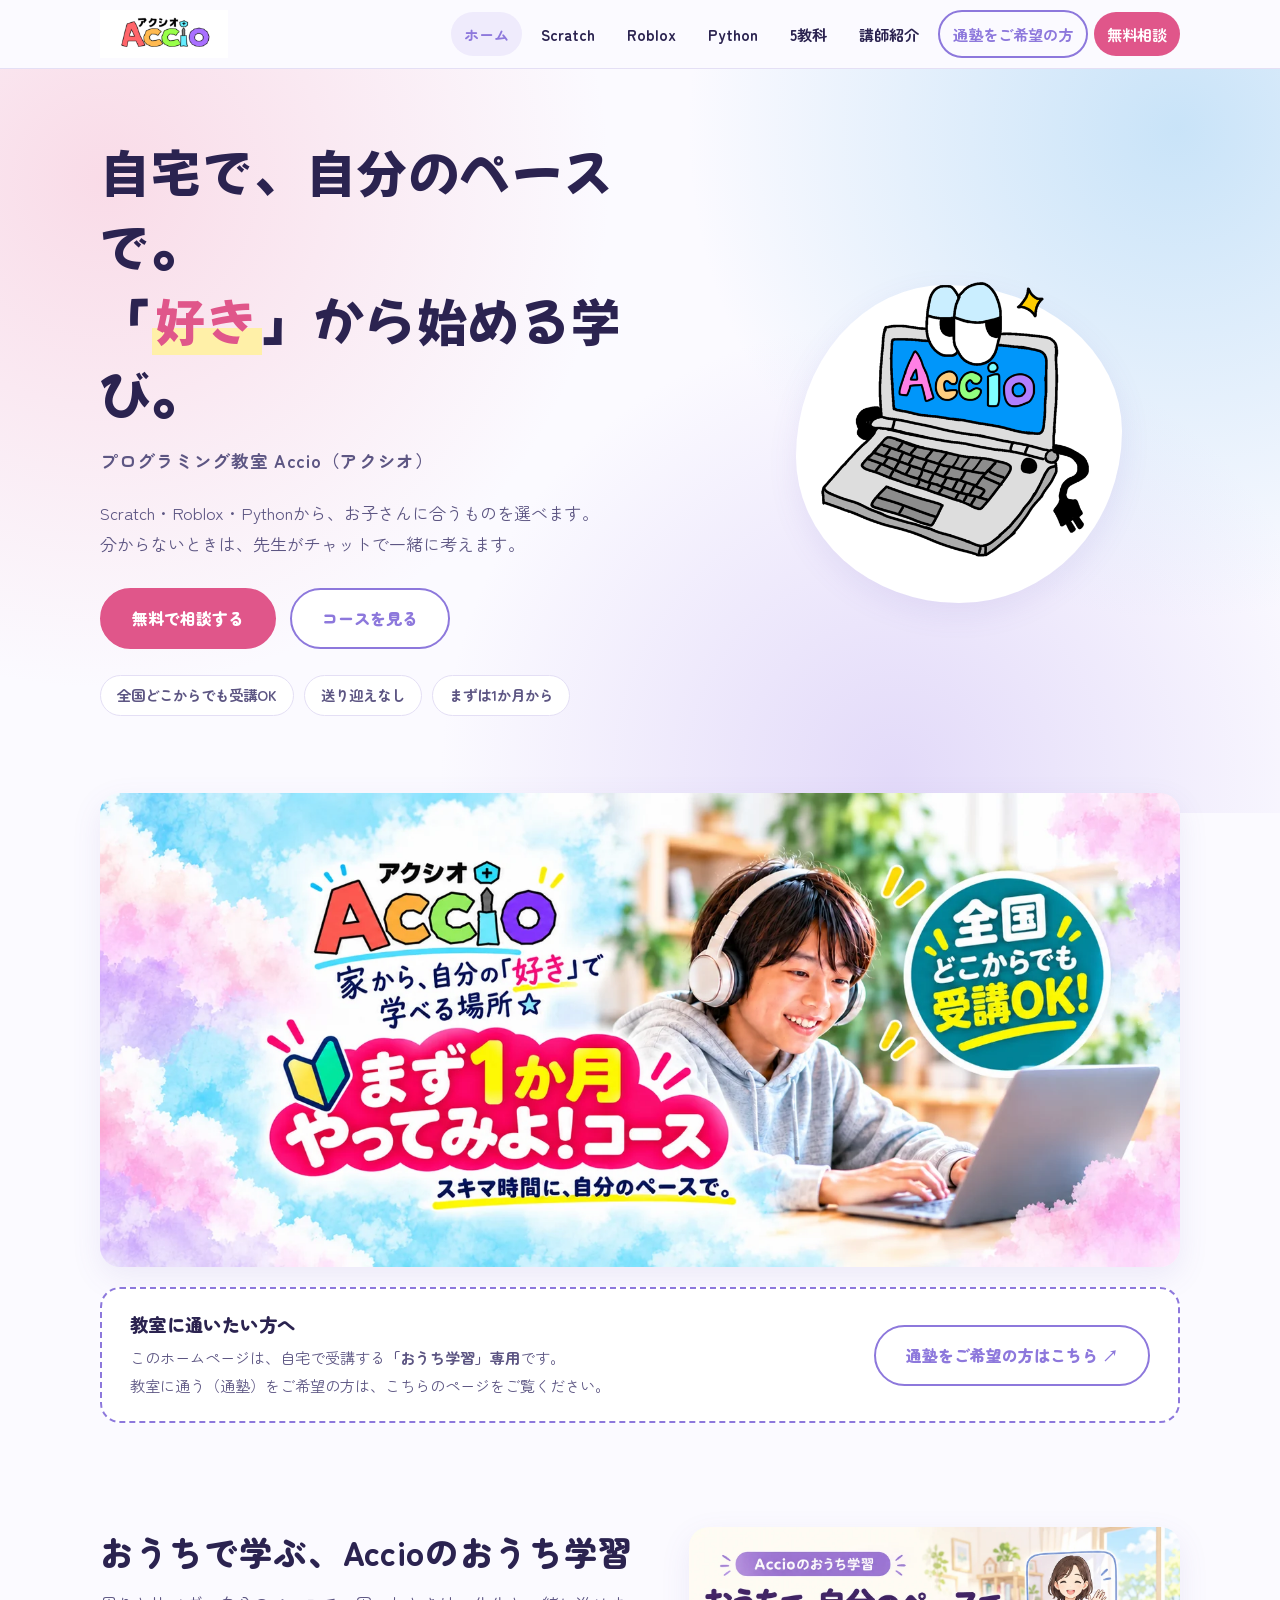
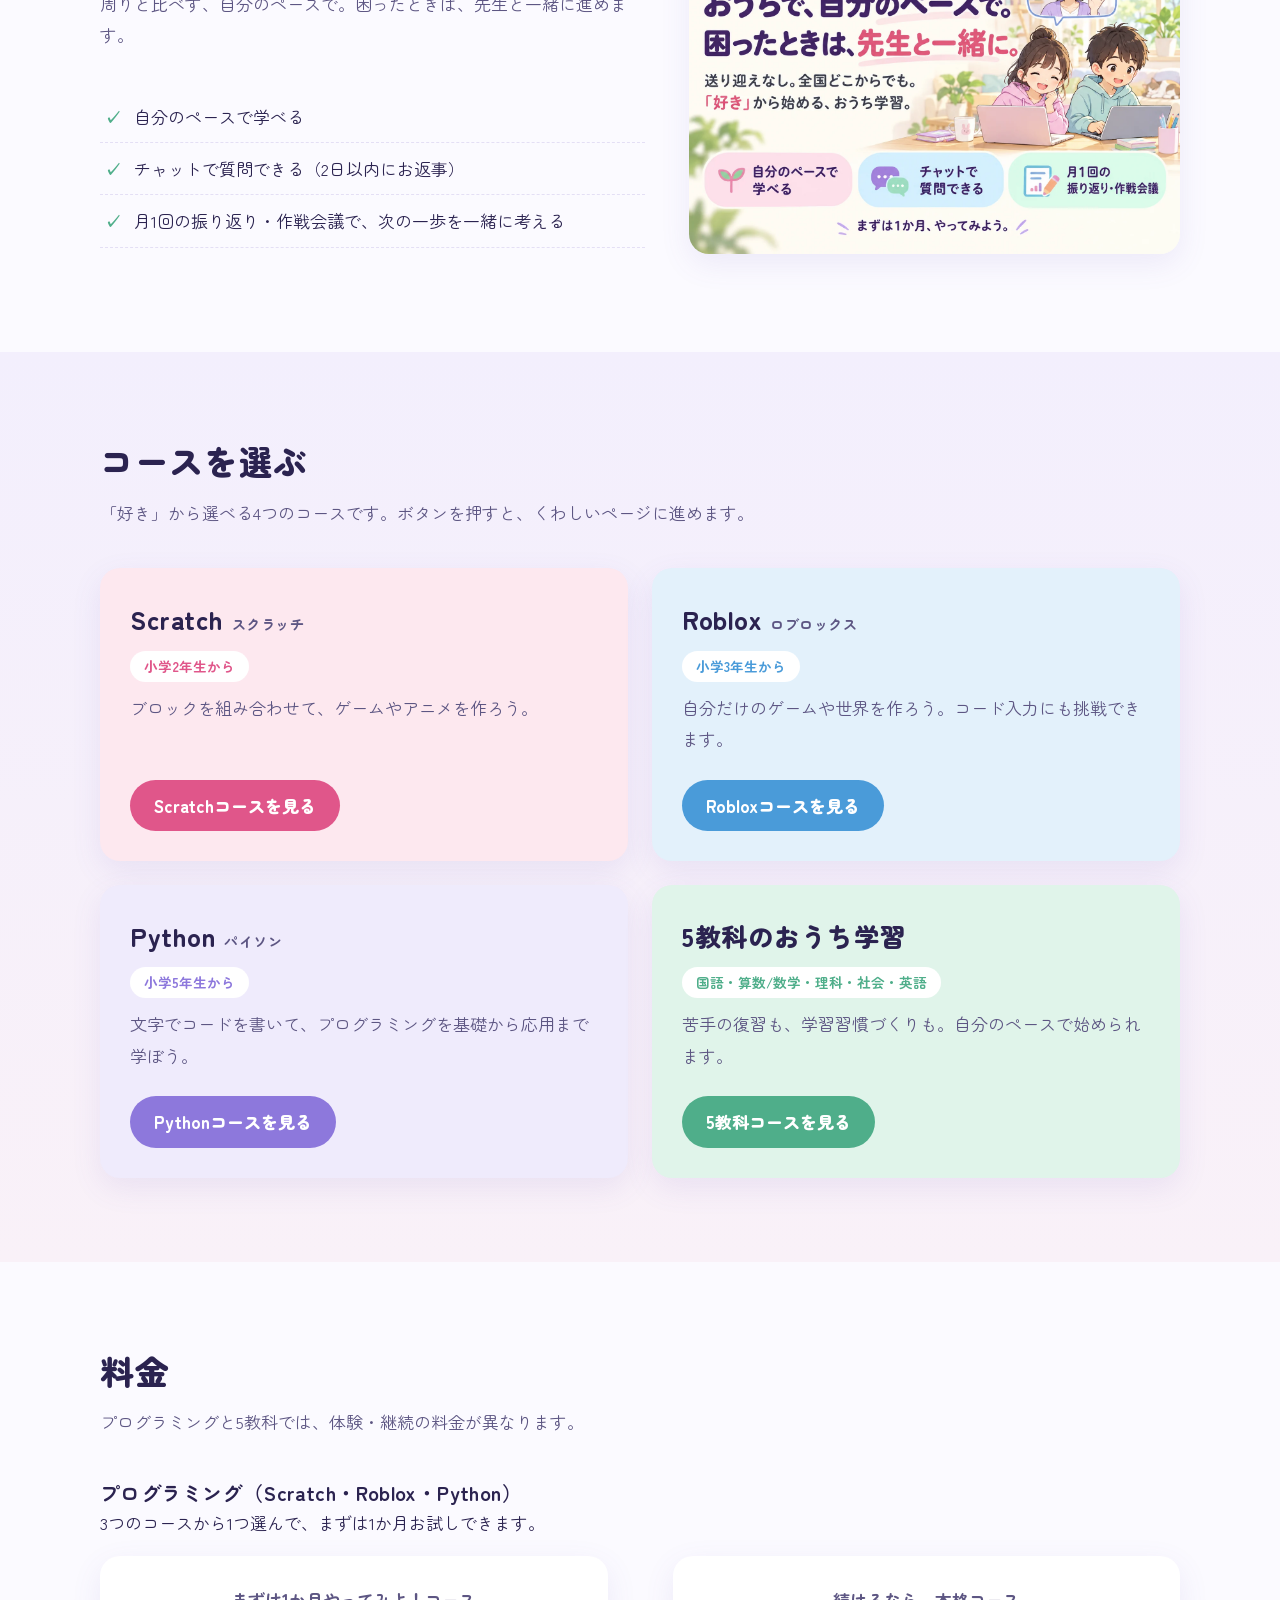
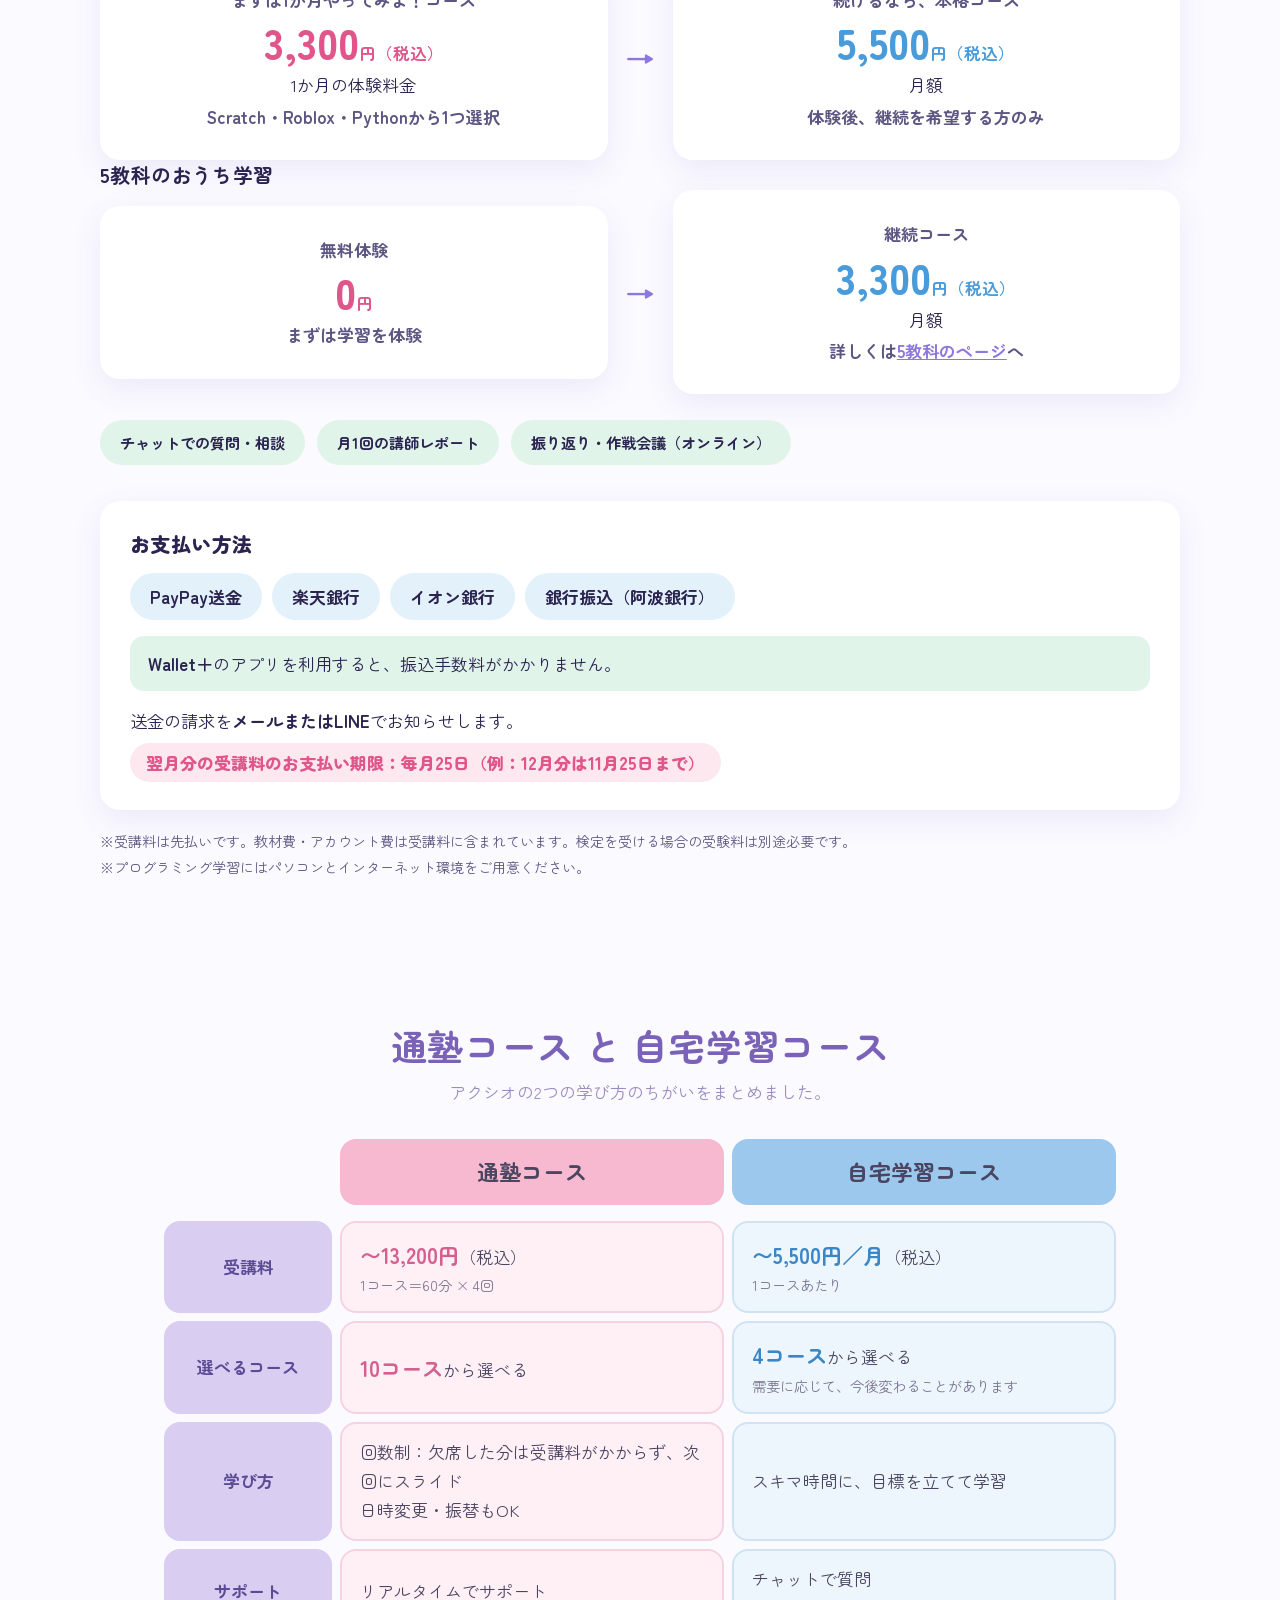
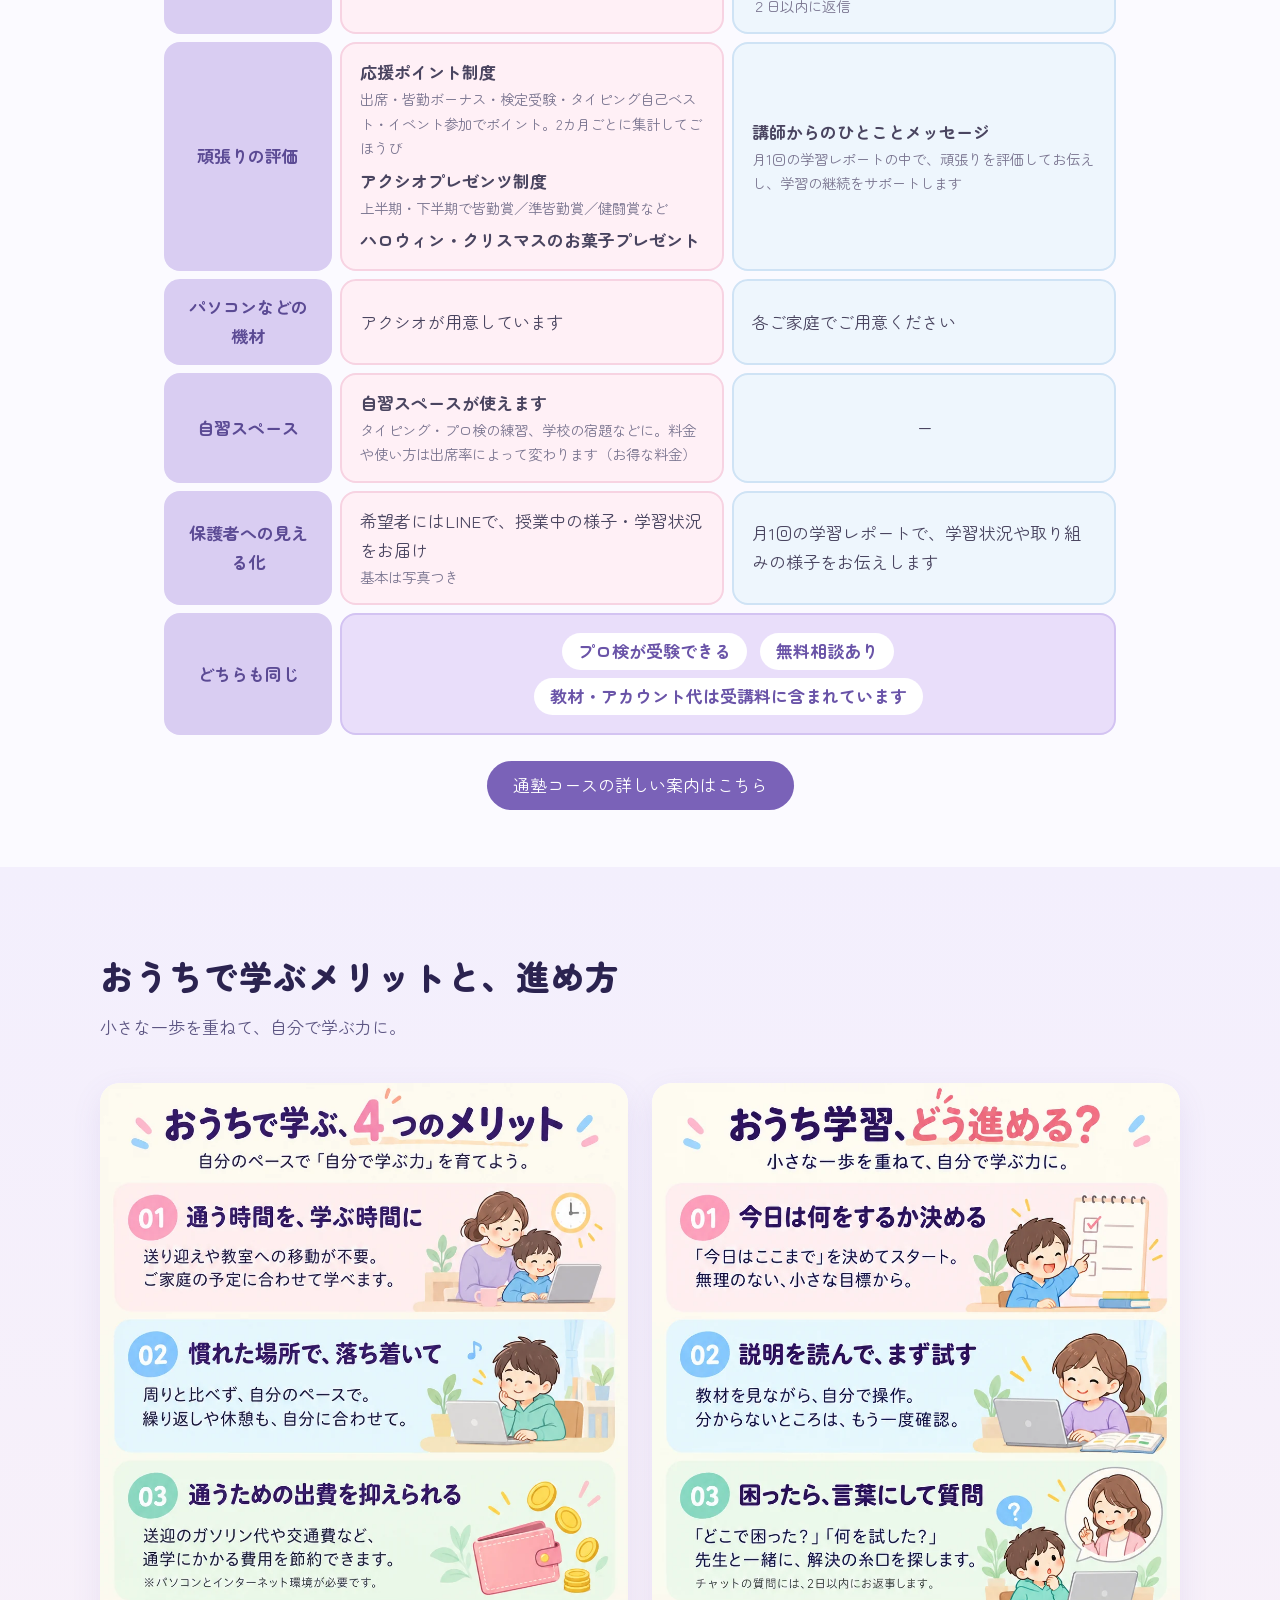
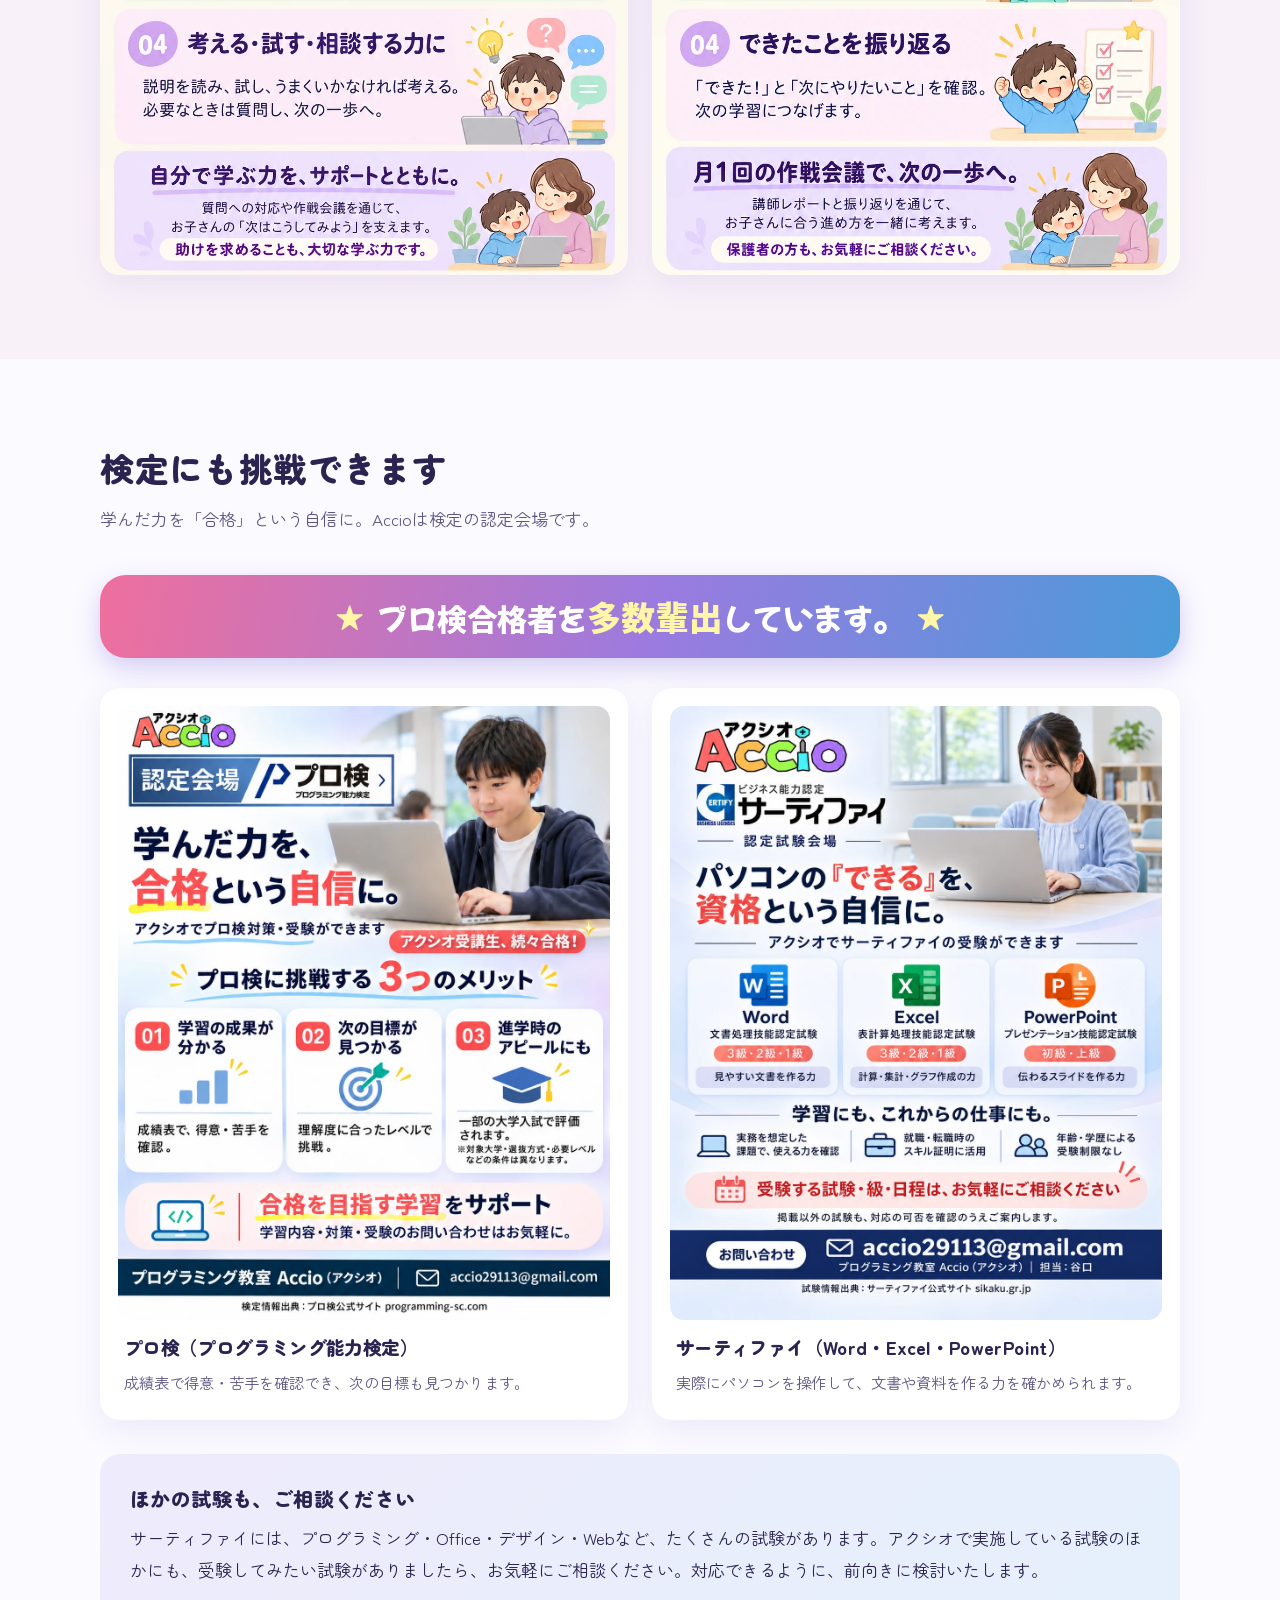
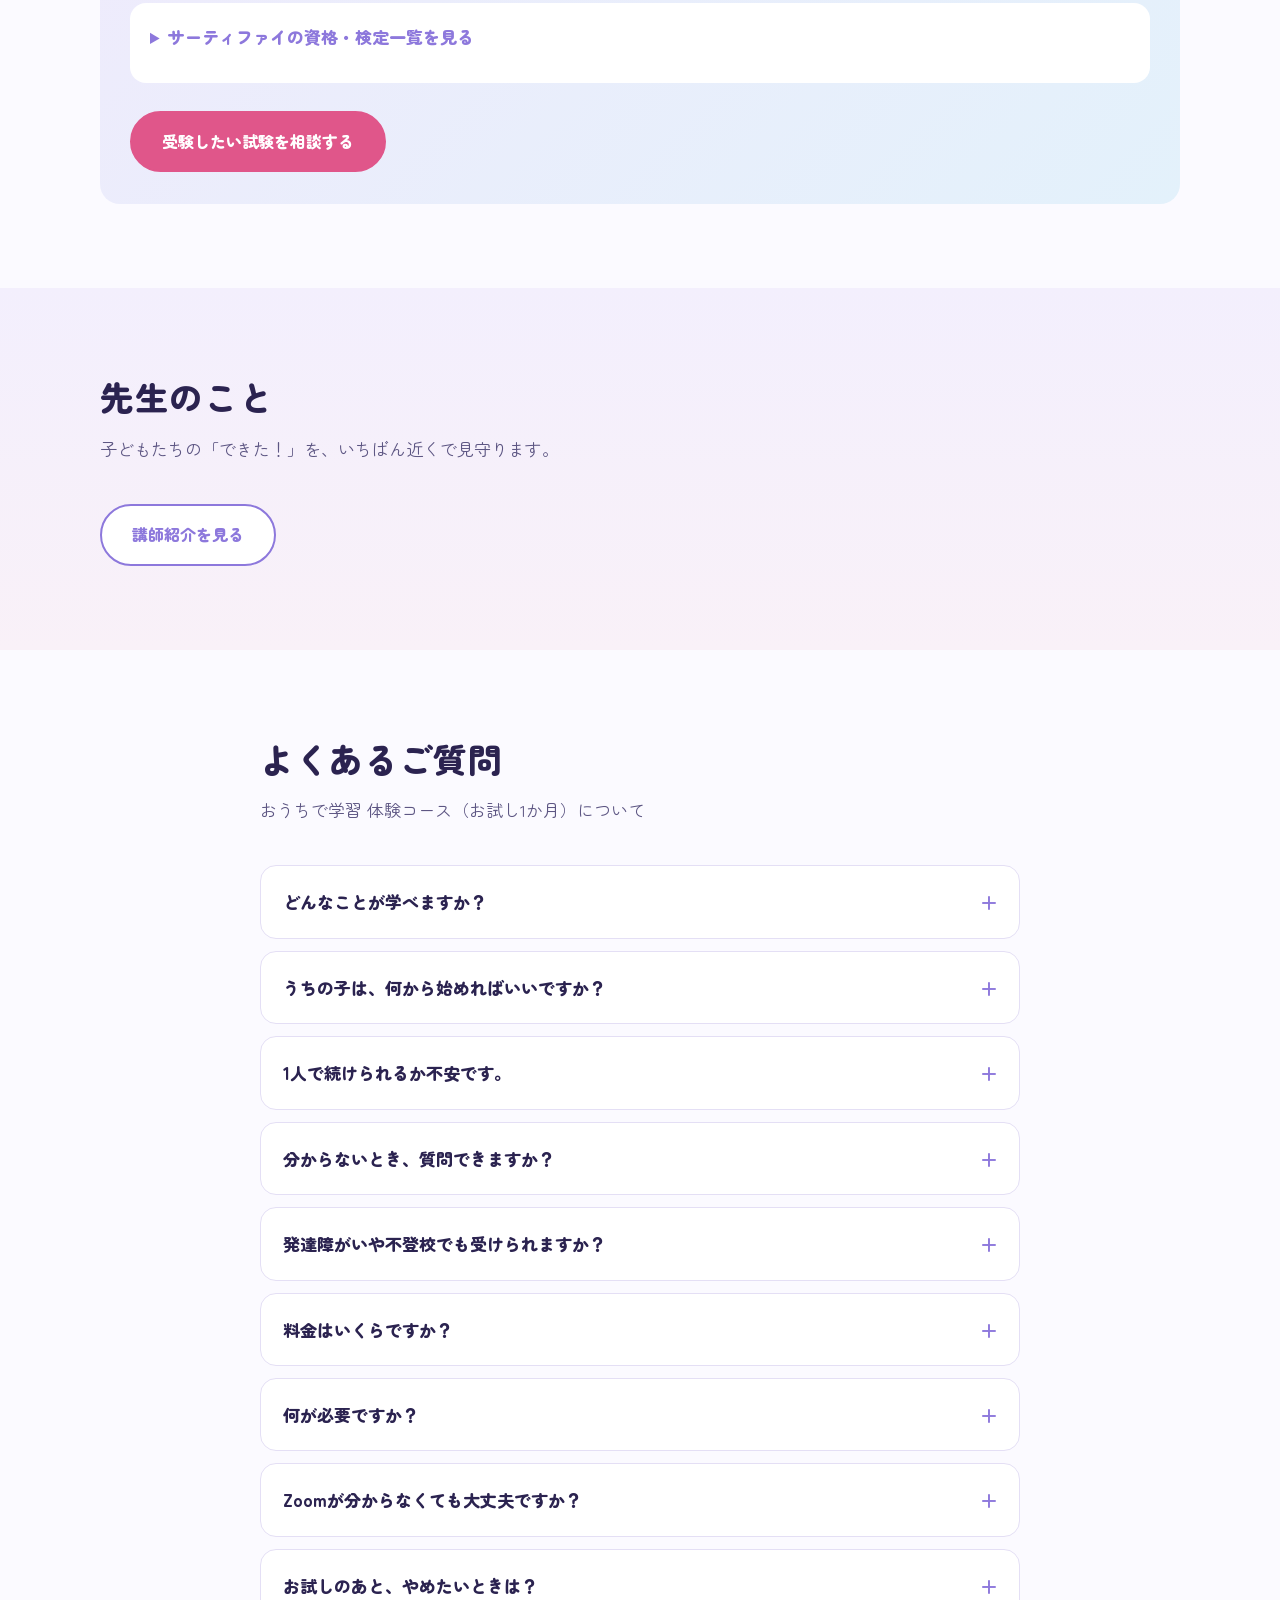
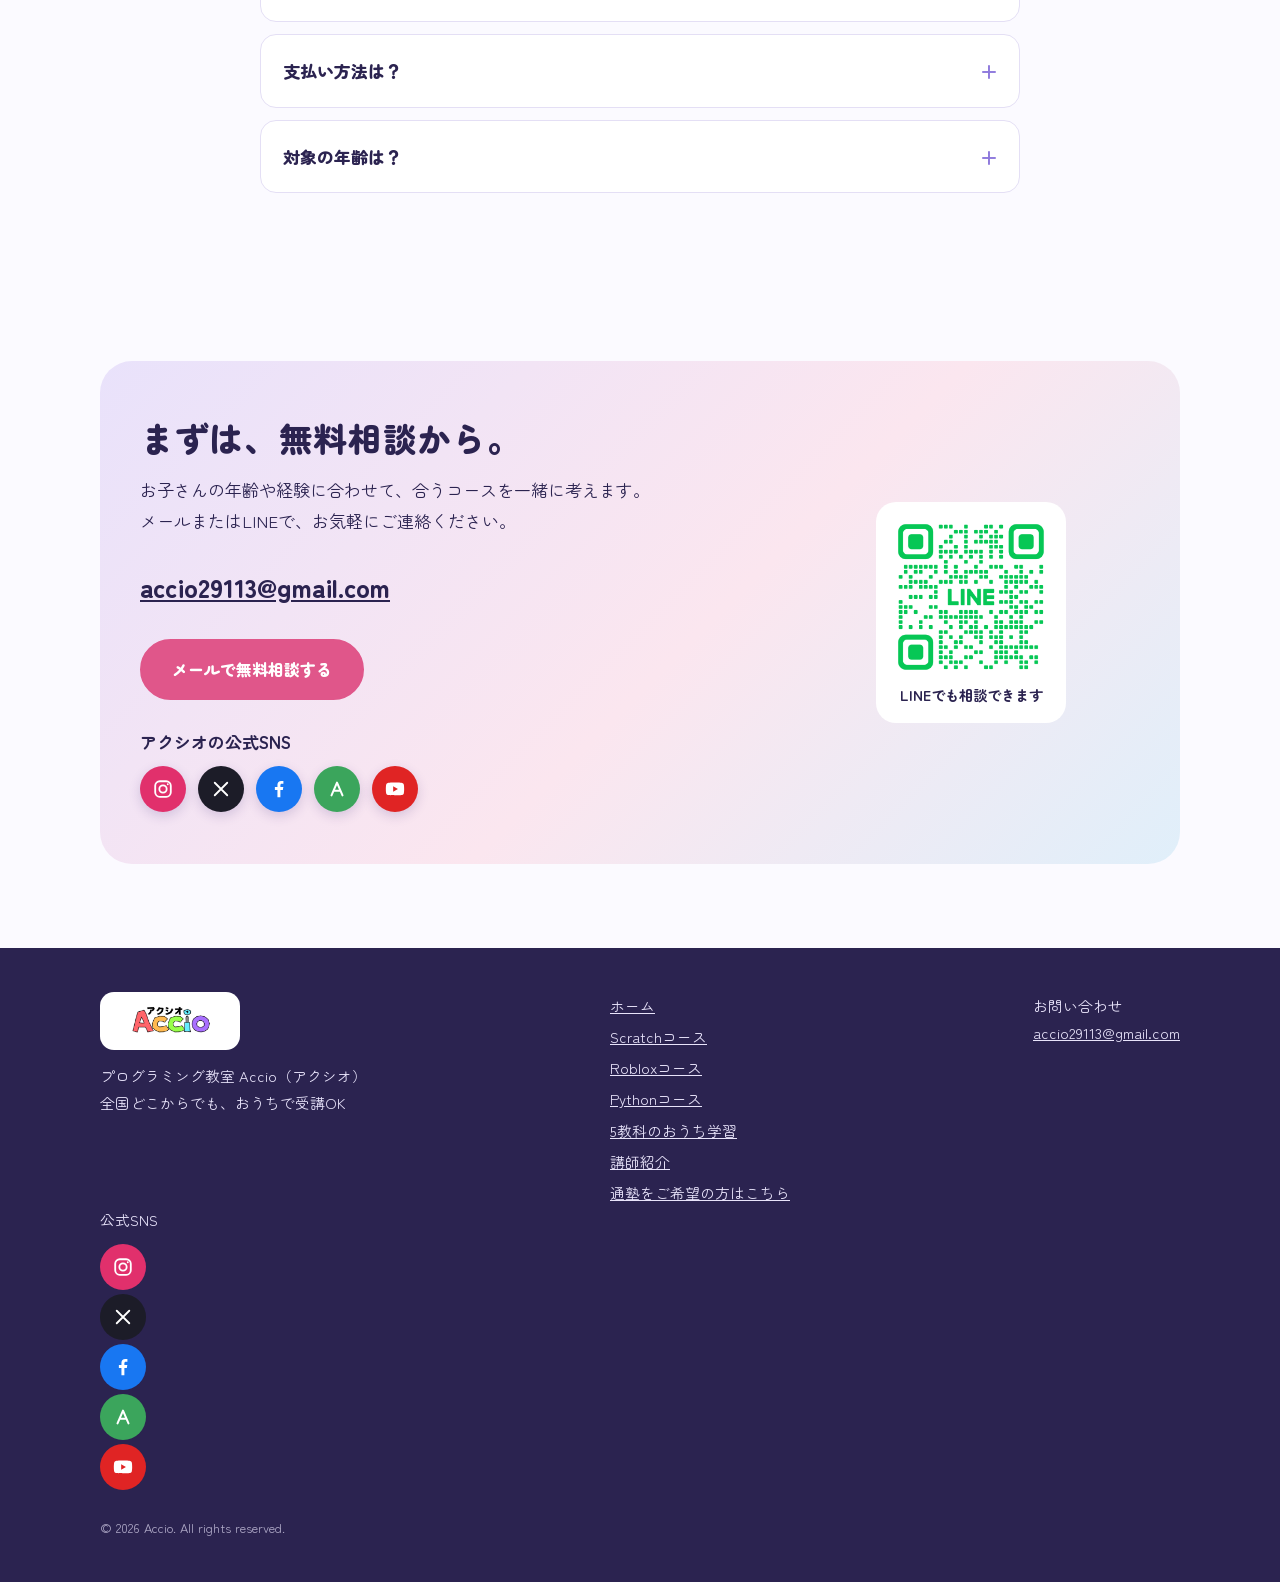
==== commit 7fc6a553: "Revise text for programming course details and payments Updated various text elements to enhance cla" ====
--- a/index.html
+++ b/index.html
@@ -36,7 +36,7 @@
 <section class="hero">
   <div class="wrap hero-grid">
     <div>
-      <h1>おうちで、自分のペースで。<br>「<em>好き</em>」から始める学び。
+      <h1>自宅で、自分のペースで。<br>「<em>好き</em>」から始める学び。
         <span>プログラミング教室 Accio（アクシオ）</span></h1>
       <p class="lead">Scratch・Roblox・Pythonから、お子さんに合うものを選べます。分からないときは、先生がチャットで一緒に考えます。</p>
       <div class="btn-row">
@@ -122,11 +122,19 @@
 <section id="price">
   <div class="wrap">
     <h2 class="sec-title">料金</h2>
-    <p class="sec-lead">まずは1か月やってみて、続けるかどうかを選べます。</p>
+    <p class="sec-lead">プログラミングと5教科では、体験・継続の料金が異なります。</p>
+    <h3 class="price-category">プログラミング（Scratch・Roblox・Python）</h3>
+    <p class="price-intro">3つのコースから1つ選んで、まずは1か月お試しできます。</p>
     <div class="price-flow">
-      <div class="price-box first"><div class="label">まず1か月やってみよ！コース</div><div class="yen">3,300<small>円（税込）</small></div><div class="label">Scratch・Roblox・Pythonから1つ選択</div></div>
+      <div class="price-box first"><div class="label">まずは1か月やってみよ！コース</div><div class="yen">3,300<small>円（税込）</small></div><div class="price-period">1か月の体験料金</div><div class="label">Scratch・Roblox・Pythonから1つ選択</div></div>
       <div class="price-arrow" aria-hidden="true">→</div>
-      <div class="price-box main"><div class="label">続けるなら、本格コース</div><div class="yen">5,500<small>円／月（税込）</small></div><div class="label">体験後に選べます</div></div>
+      <div class="price-box main"><div class="label">続けるなら、本格コース</div><div class="yen">5,500<small>円（税込）</small></div><div class="price-period">月額</div><div class="label">体験後、継続を希望する方のみ</div></div>
+    </div>
+    <h3 class="price-category price-category-study">5教科のおうち学習</h3>
+    <div class="price-flow">
+      <div class="price-box first"><div class="label">無料体験</div><div class="yen">0<small>円</small></div><div class="label">まずは学習を体験</div></div>
+      <div class="price-arrow" aria-hidden="true">→</div>
+      <div class="price-box main"><div class="label">継続コース</div><div class="yen">3,300<small>円（税込）</small></div><div class="price-period">月額</div><div class="label">詳しくは<a href="gokyoka.html">5教科のページ</a>へ</div></div>
     </div>
     <ul class="support-list">
       <li>チャットでの質問・相談</li>
@@ -137,10 +145,10 @@
       <h3>お支払い方法</h3>
       <ul class="pay-list"><li>PayPay送金</li><li>楽天銀行</li><li>イオン銀行</li><li>銀行振込（阿波銀行）</li></ul>
       <p class="pay-tip"><b>Wallet＋</b>のアプリを利用すると、振込手数料がかかりません。</p>
-      <p class="pay-flow">送金の請求を<b>メールまたはLINE</b>でお知らせします。<br><span>お支払い期限：毎月25日</span></p>
-    </div>
-    <p class="note">※受講料は先払いです。検定を受ける場合の受検料は別途必要です。　※パソコンとインターネット環境をご用意ください。<br>
-    ※5教科のおうち学習は別料金です（体験0円 → 継続 月額3,300円・税込）。詳しくは5教科のページをご覧ください。</p>
+      <p class="pay-flow">送金の請求を<b>メールまたはLINE</b>でお知らせします。<br><span>翌月分の受講料のお支払い期限：毎月25日（例：12月分は11月25日まで）</span></p>
+    </div>
+    <p class="note">※受講料は先払いです。教材費・アカウント費は受講料に含まれています。検定を受ける場合の受験料は別途必要です。<br>
+    ※プログラミング学習にはパソコンとインターネット環境をご用意ください。</p>
   </div>
 </section>
 
@@ -261,7 +269,7 @@
 </style>
 <!-- ===== ここまで ===== -->
 
-  
+
 <section class="bg-tint">
   <div class="wrap">
     <h2 class="sec-title">おうちで学ぶメリットと、進め方</h2>
@@ -319,7 +327,7 @@
 <details><summary>何が必要ですか？</summary><p>パソコンが必要です。WindowsでもMacでも大丈夫です。</p></details>
 <details><summary>Zoomが分からなくても大丈夫ですか？</summary><p>入り方ガイドをお渡しします。どうしてもZoomが難しい場合は、LINEのビデオ通話でもご相談いただけます。</p></details>
 <details><summary>お試しのあと、やめたいときは？</summary><p>メールでご連絡いただければ大丈夫です。お試し期間の後半に面談がありますので、その時にお伝えいただいてもかまいません。</p></details>
-<details><summary>支払い方法は？</summary><p>PayPay送金、楽天銀行、イオン銀行、銀行振込（阿波銀行）があります。Wallet＋のアプリを利用すると、振込手数料がかかりません。送金の請求はメールまたはLINEでお知らせします（お支払い期限：毎月25日）。</p></details>
+<details><summary>支払い方法は？</summary><p>PayPay送金、楽天銀行、イオン銀行、銀行振込（阿波銀行）があります。Wallet＋のアプリを利用すると、振込手数料がかかりません。送金の請求はメールまたはLINEでお知らせします（翌月分の受講料のお支払い期限：毎月25日（例：12月分は11月25日まで））。</p></details>
 <details><summary>対象の年齢は？</summary><p>Scratchは小学2年生から。Robloxは小学3年生から（マウス操作とキーボード入力がある程度できること）。Pythonは小学5年生から（キーボード入力ができること）。社会人の方も大歓迎です。</p></details>
 </div>
   </div>
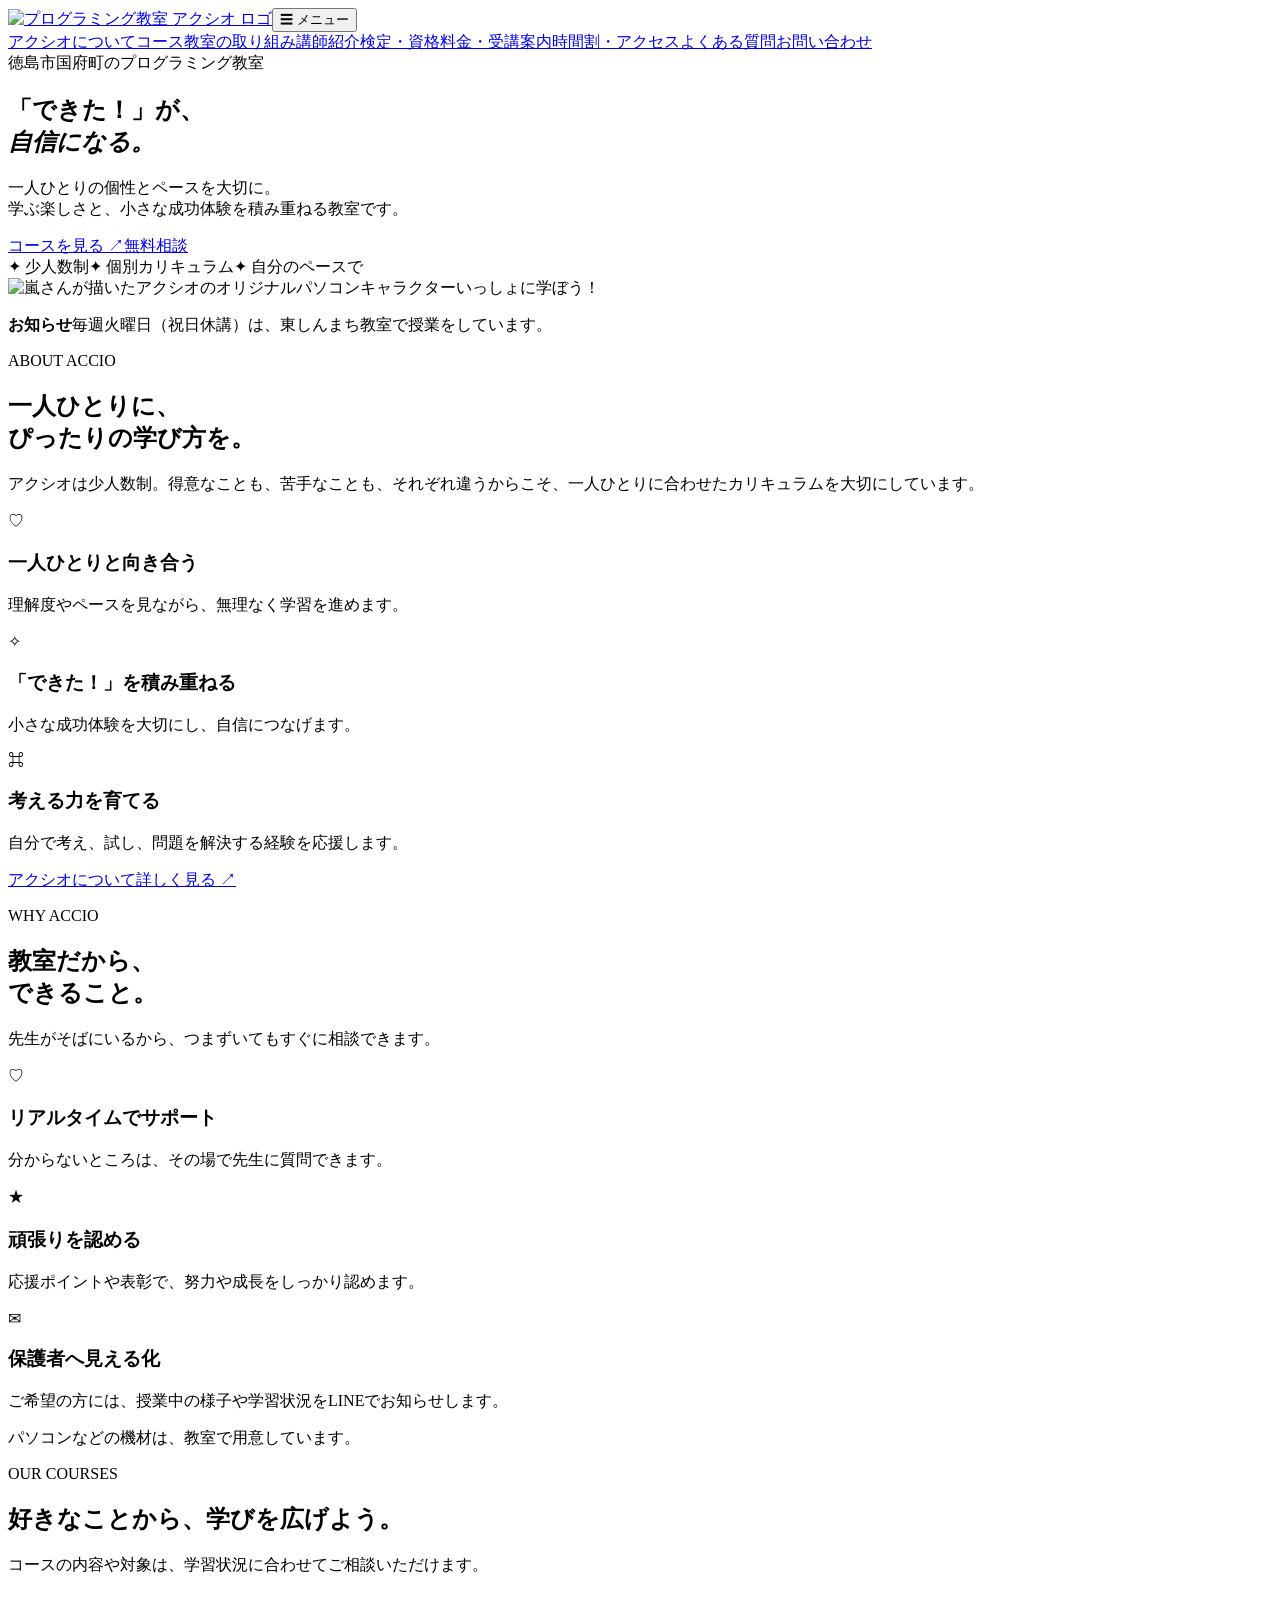
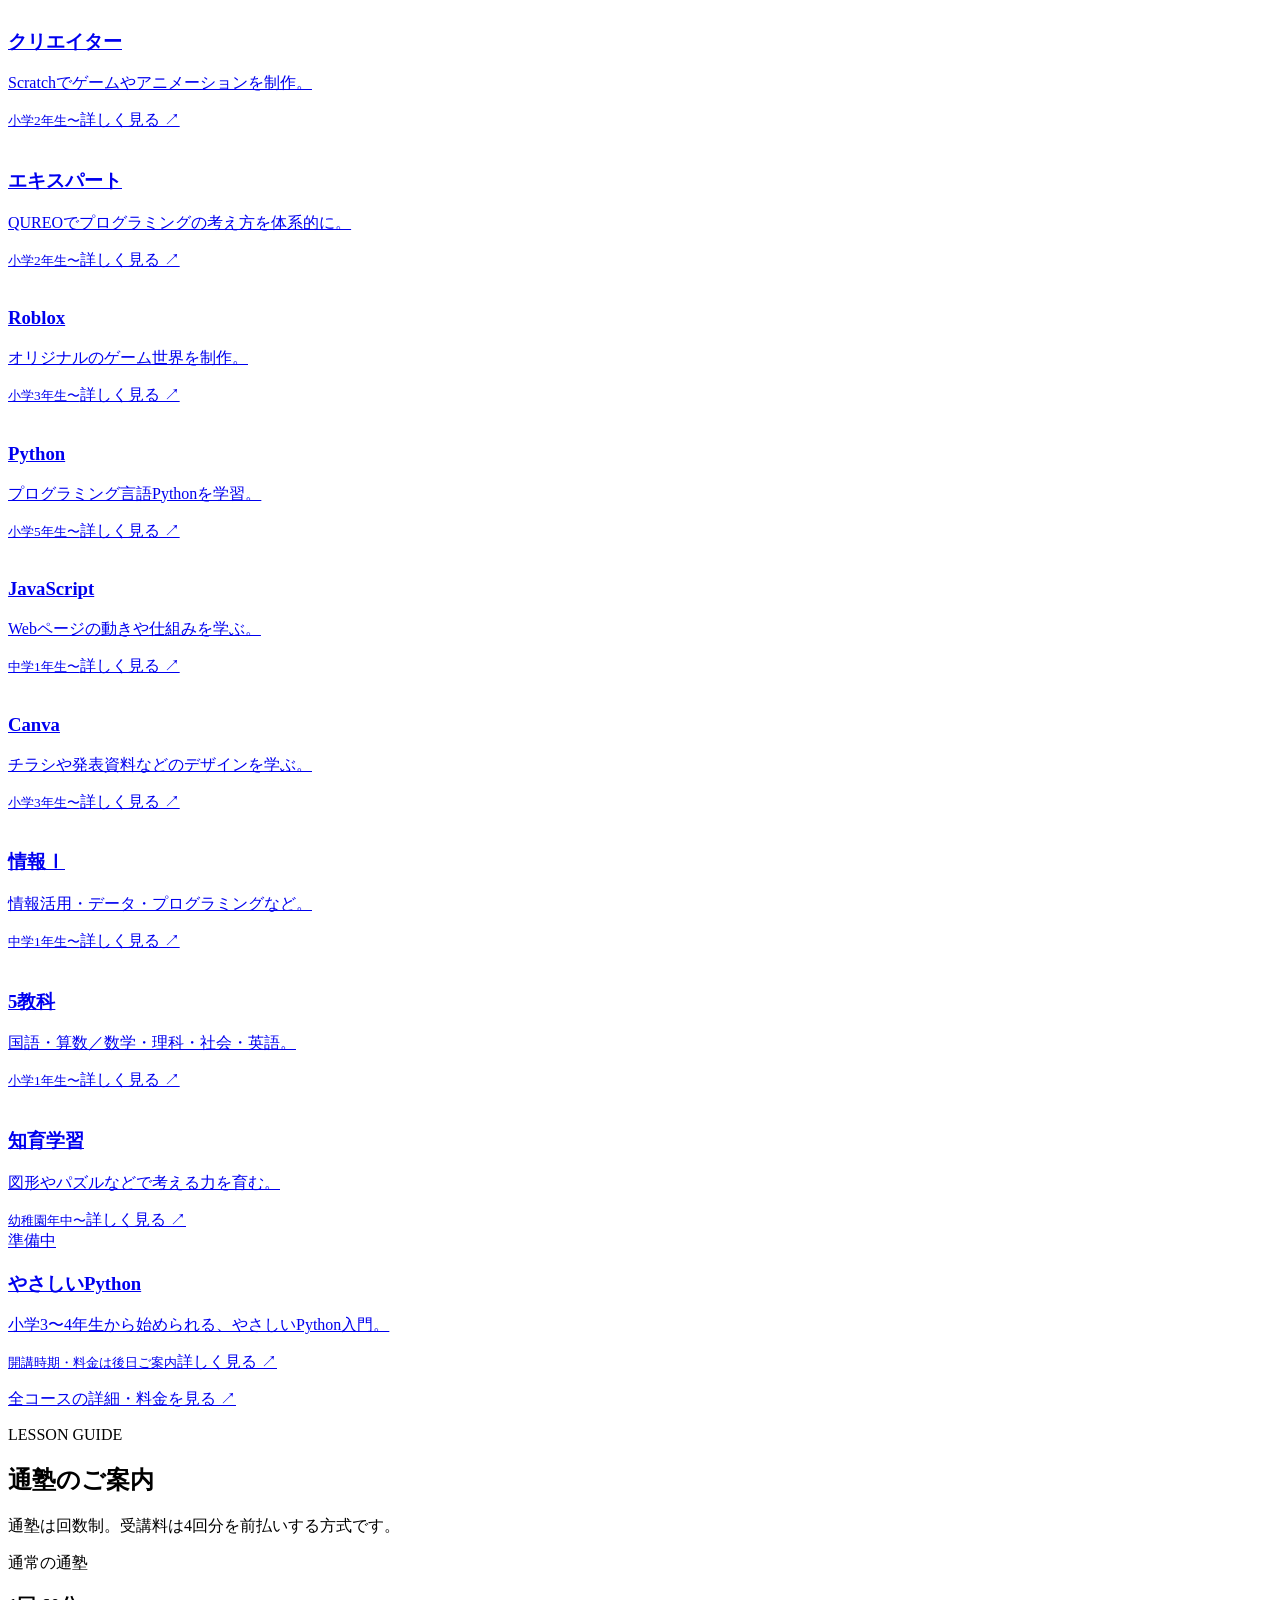
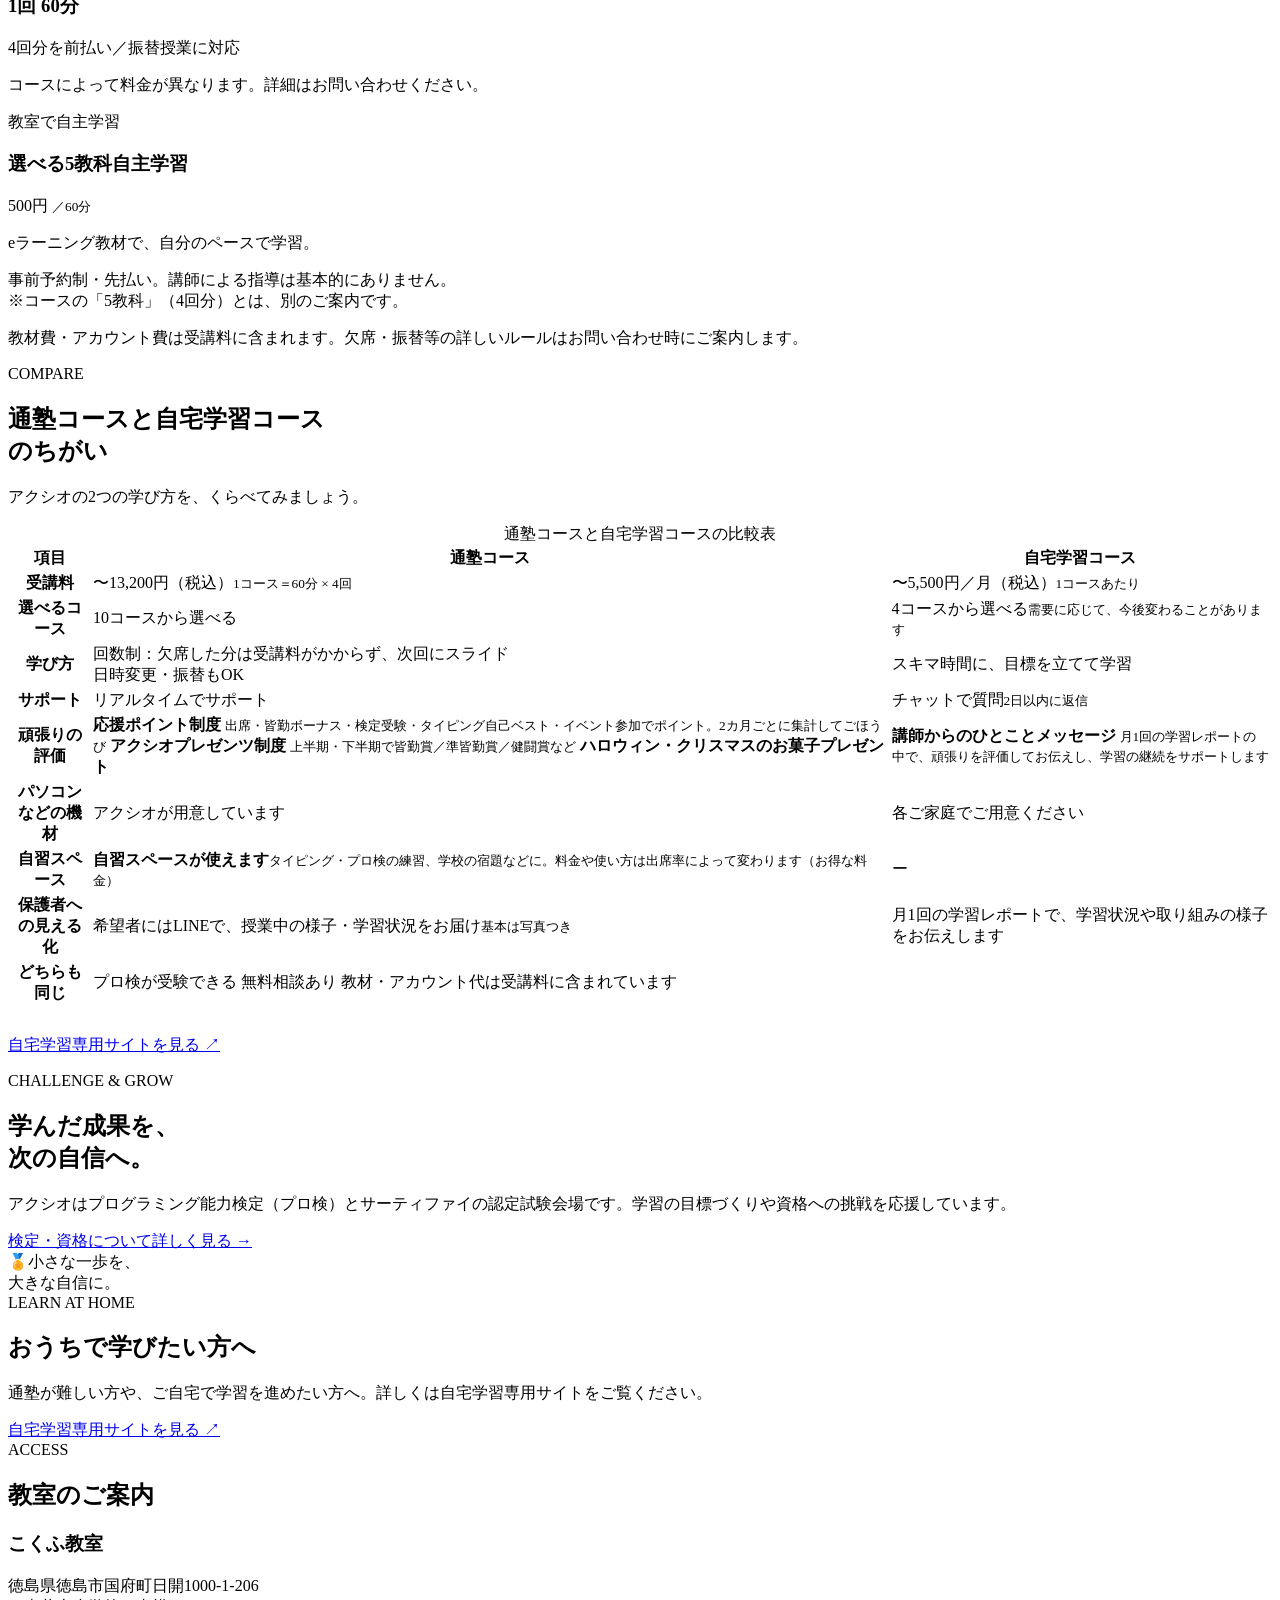
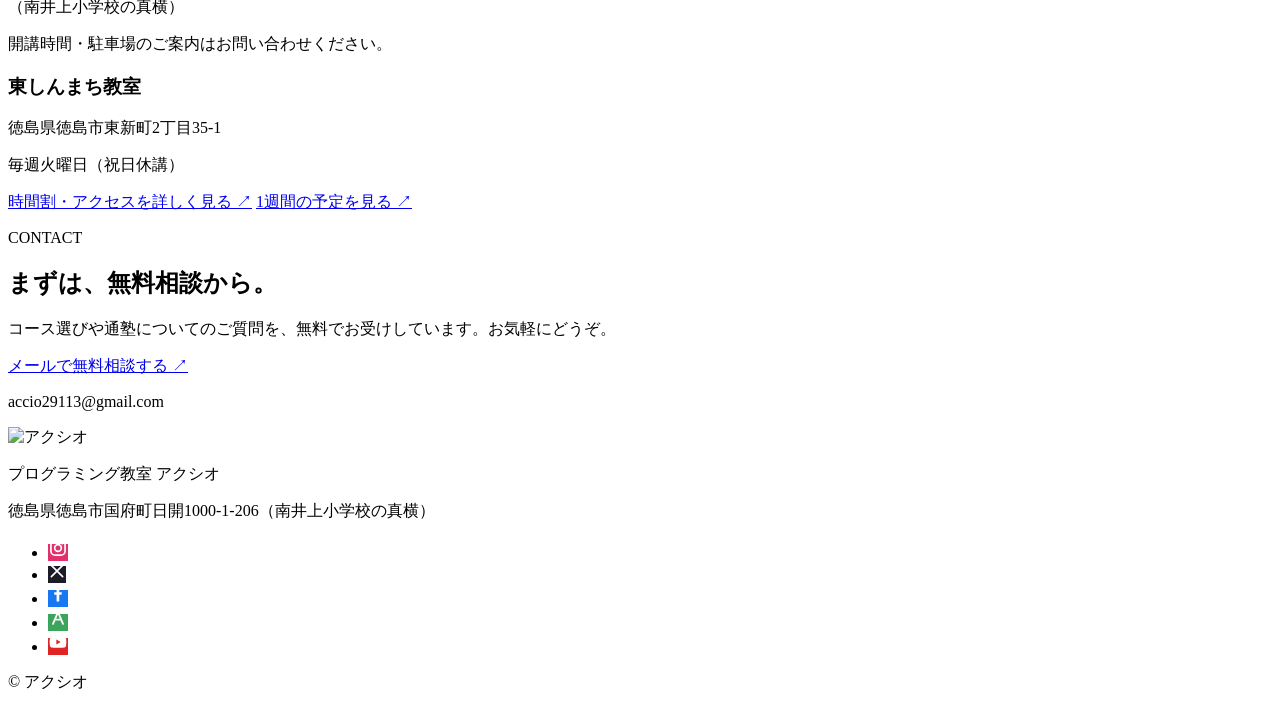
==== commit b90b0c35: "Update print statement from 'Hello' to 'Goodbye'" ====
--- a/index.html
+++ b/index.html
@@ -1,163 +1,24 @@
-<!DOCTYPE html>
-<html lang="ja">
-<head>
-<meta charset="UTF-8">
-<meta name="viewport" content="width=device-width, initial-scale=1">
-<title>プログラミング教室 Accio（アクシオ）｜おうちで学ぶScratch・Roblox・Python</title>
-<meta name="description" content="全国どこからでも受講OKのオンラインプログラミング教室Accio。Scratch・Roblox・Pythonと5教科のおうち学習。まずは1か月、無料相談から。">
-<meta property="og:title" content="プログラミング教室 Accio（アクシオ）｜おうちで学ぶScratch・Roblox・Python">
-<meta property="og:description" content="全国どこからでも受講OKのオンラインプログラミング教室Accio。Scratch・Roblox・Pythonと5教科のおうち学習。まずは1か月、無料相談から。">
-<meta property="og:image" content="images/banner-hero.webp">
-<link rel="icon" href="images/character.png">
-<link rel="preconnect" href="https://fonts.googleapis.com">
-<link rel="preconnect" href="https://fonts.gstatic.com" crossorigin>
-<link href="https://fonts.googleapis.com/css2?family=Zen+Maru+Gothic:wght@400;500;700;900&family=Mochiy+Pop+One&display=swap" rel="stylesheet">
-<link rel="stylesheet" href="css/style.css">
-</head>
-<body>
-<header class="site-header">
-  <div class="wrap header-inner">
-    <a class="brand" href="index.html"><img src="images/logo.png" alt="プログラミング教室 Accio（アクシオ）"></a>
-    <button class="menu-btn" aria-expanded="false" aria-controls="nav">メニュー</button>
-    <nav class="nav" id="nav" aria-label="メインメニュー"><ul>
-<li><a href="index.html" aria-current="page">ホーム</a></li>
-<li><a href="scratch.html">Scratch</a></li>
-<li><a href="roblox.html">Roblox</a></li>
-<li><a href="python.html">Python</a></li>
-<li><a href="gokyoka.html">5教科</a></li>
-<li><a href="teacher.html">講師紹介</a></li>
-<li class="nav-juku"><a href="https://accio29113.my.canva.site/programming-school" target="_blank" rel="noopener noreferrer">通塾をご希望の方</a></li>
-<li class="nav-cta"><a href="index.html#contact">無料相談</a></li>
-    </ul></nav>
-  </div>
-</header>
-<main>
-
-<section class="hero">
-  <div class="wrap hero-grid">
-    <div>
-      <h1>自宅で、自分のペースで。<br>「<em>好き</em>」から始める学び。
-        <span>プログラミング教室 Accio（アクシオ）</span></h1>
-      <p class="lead">Scratch・Roblox・Pythonから、お子さんに合うものを選べます。分からないときは、先生がチャットで一緒に考えます。</p>
-      <div class="btn-row">
-        <a class="btn" href="#contact">無料で相談する</a>
-        <a class="btn ghost" href="#courses">コースを見る</a>
-      </div>
-      <ul class="badges">
-        <li>全国どこからでも受講OK</li>
-        <li>送り迎えなし</li>
-        <li>まずは1か月から</li>
-      </ul>
-    </div>
-    <div class="hero-chara"><img src="images/character.png" alt="Accioのキャラクター（目のついたパソコン）"></div>
-  </div>
-</section>
-
-<section class="banner-sec" aria-label="まず1か月やってみよ！コースのご案内">
-  <div class="wrap">
-    <a class="banner-link" href="#price"><img src="images/banner-month.webp" alt="家から、自分の「好き」で学べる場所。まず1か月やってみよ！コース。スキマ時間に、自分のペースで。全国どこからでも受講OK" width="1891" height="831"></a>
-  </div>
-</section>
-
-<section class="notice-sec" aria-label="通塾をご希望の方へ">
-  <div class="wrap">
-    <div class="juku-box">
-      <div>
-        <h2>教室に通いたい方へ</h2>
-        <p>このホームページは、自宅で受講する<b>「おうち学習」専用</b>です。<br>教室に通う（通塾）をご希望の方は、こちらのページをご覧ください。</p>
-      </div>
-      <a class="btn ghost" href="https://accio29113.my.canva.site/programming-school" target="_blank" rel="noopener noreferrer">通塾をご希望の方はこちら ↗</a>
-    </div>
-  </div>
-</section>
-
-<section id="about">
-  <div class="wrap detail-grid">
-    <div>
-      <h2 class="sec-title">おうちで学ぶ、Accioのおうち学習</h2>
-      <p class="sec-lead">周りと比べず、自分のペースで。困ったときは、先生と一緒に進めます。</p>
-      <ul class="check">
-        <li>自分のペースで学べる</li>
-        <li>チャットで質問できる（2日以内にお返事）</li>
-        <li>月1回の振り返り・作戦会議で、次の一歩を一緒に考える</li>
-      </ul>
-    </div>
-    <div class="about-img"><img src="images/about-ouchi.webp" alt="おうちでパソコンに向かう子どもたちと、オンラインで見守る先生のイラスト" loading="lazy"></div>
-  </div>
-</section>
-
-<section id="courses" class="bg-tint">
-  <div class="wrap">
-    <h2 class="sec-title">コースを選ぶ</h2>
-    <p class="sec-lead">「好き」から選べる4つのコースです。ボタンを押すと、くわしいページに進めます。</p>
-    <div class="course-grid">
-      <article class="course-card c-scratch">
-        <h3>Scratch<small>スクラッチ</small></h3>
-        <span class="age">小学2年生から</span>
-        <p>ブロックを組み合わせて、ゲームやアニメを作ろう。</p>
-        <a class="go" href="scratch.html">Scratchコースを見る</a>
-      </article>
-      <article class="course-card c-roblox">
-        <h3>Roblox<small>ロブロックス</small></h3>
-        <span class="age">小学3年生から</span>
-        <p>自分だけのゲームや世界を作ろう。コード入力にも挑戦できます。</p>
-        <a class="go" href="roblox.html">Robloxコースを見る</a>
-      </article>
-      <article class="course-card c-python">
-        <h3>Python<small>パイソン</small></h3>
-        <span class="age">小学5年生から</span>
-        <p>文字でコードを書いて、プログラミングを基礎から応用まで学ぼう。</p>
-        <a class="go" href="python.html">Pythonコースを見る</a>
-      </article>
-      <article class="course-card c-study">
-        <h3>5教科のおうち学習</h3>
-        <span class="age">国語・算数/数学・理科・社会・英語</span>
-        <p>苦手の復習も、学習習慣づくりも。自分のペースで始められます。</p>
-        <a class="go" href="gokyoka.html">5教科コースを見る</a>
-      </article>
-    </div>
-  </div>
-</section>
-
-<section id="price">
-  <div class="wrap">
-    <h2 class="sec-title">料金</h2>
-    <p class="sec-lead">プログラミングと5教科では、体験・継続の料金が異なります。</p>
-    <h3 class="price-category">プログラミング（Scratch・Roblox・Python）</h3>
-    <p class="price-intro">3つのコースから1つ選んで、まずは1か月お試しできます。</p>
-    <div class="price-flow">
-      <div class="price-box first"><div class="label">まずは1か月やってみよ！コース</div><div class="yen">3,300<small>円（税込）</small></div><div class="price-period">1か月の体験料金</div><div class="label">Scratch・Roblox・Pythonから1つ選択</div></div>
-      <div class="price-arrow" aria-hidden="true">→</div>
-      <div class="price-box main"><div class="label">続けるなら、本格コース</div><div class="yen">5,500<small>円（税込）</small></div><div class="price-period">月額</div><div class="label">体験後、継続を希望する方のみ</div></div>
-    </div>
-    <h3 class="price-category price-category-study">5教科のおうち学習</h3>
-    <div class="price-flow">
-      <div class="price-box first"><div class="label">無料体験</div><div class="yen">0<small>円</small></div><div class="label">まずは学習を体験</div></div>
-      <div class="price-arrow" aria-hidden="true">→</div>
-      <div class="price-box main"><div class="label">継続コース</div><div class="yen">3,300<small>円（税込）</small></div><div class="price-period">月額</div><div class="label">詳しくは<a href="gokyoka.html">5教科のページ</a>へ</div></div>
-    </div>
-    <ul class="support-list">
-      <li>チャットでの質問・相談</li>
-      <li>月1回の講師レポート</li>
-      <li>振り返り・作戦会議（オンライン）</li>
-    </ul>
-    <div class="pay-box" id="payment">
-      <h3>お支払い方法</h3>
-      <ul class="pay-list"><li>PayPay送金</li><li>楽天銀行</li><li>イオン銀行</li><li>銀行振込（阿波銀行）</li></ul>
-      <p class="pay-tip"><b>Wallet＋</b>のアプリを利用すると、振込手数料がかかりません。</p>
-      <p class="pay-flow">送金の請求を<b>メールまたはLINE</b>でお知らせします。<br><span>翌月分の受講料のお支払い期限：毎月25日（例：12月分は11月25日まで）</span></p>
-    </div>
-    <p class="note">※受講料は先払いです。教材費・アカウント費は受講料に含まれています。検定を受ける場合の受験料は別途必要です。<br>
-    ※プログラミング学習にはパソコンとインターネット環境をご用意ください。</p>
-  </div>
-</section>
-
-<!-- ===== ここから貼り付け：通塾コースと自宅学習コースの比較表 ===== -->
-<section id="course-compare" class="cmp">
-  <h2 class="cmp-title">通塾コース と 自宅学習コース</h2>
-  <p class="cmp-lead">アクシオの2つの学び方のちがいをまとめました。</p>
-
-  <table class="cmp-table">
+<!doctype html>
+<html lang="ja"><head><meta charset="UTF-8"><meta name="viewport" content="width=device-width,initial-scale=1"><meta name="description" content="徳島市国府町のプログラミング教室アクシオ。少人数制・個別カリキュラムで、一人ひとりの『できた！』を応援します。"><title>プログラミング教室 アクシオ｜通塾のご案内</title><link rel="icon" type="image/png" href="assets/character.png"><link rel="preconnect" href="https://fonts.googleapis.com"><link rel="preconnect" href="https://fonts.gstatic.com" crossorigin><link href="https://fonts.googleapis.com/css2?family=Mochiy+Pop+One&display=swap" rel="stylesheet"><link rel="stylesheet" href="style.css"></head>
+<body><header class="header"><a class="brand" href="#top"><img src="assets/logo.png" alt="プログラミング教室 アクシオ ロゴ"></a><button class="menu" aria-expanded="false" aria-controls="nav">☰ メニュー</button><nav id="nav"><a href="about.html">アクシオについて</a><a href="courses.html">コース</a><a href="activities.html">教室の取り組み</a><a href="instructor.html">講師紹介</a><a href="exams.html">検定・資格</a><a href="fees.html">料金・受講案内</a><a href="access.html">時間割・アクセス</a><a href="faq.html">よくある質問</a><a class="nav-cta" href="#contact">お問い合わせ</a></nav></header>
+<main id="top"><section class="hero"><div class="hero-copy"><span class="eyebrow">徳島市国府町のプログラミング教室</span><h1>「できた！」が、<br><em>自信になる。</em></h1><p>一人ひとりの個性とペースを大切に。<br>学ぶ楽しさと、小さな成功体験を積み重ねる教室です。</p><div class="hero-actions"><a class="btn primary" href="#courses">コースを見る ↗</a><a class="btn ghost" href="#contact">無料相談</a></div><div class="hero-tags"><span>✦ 少人数制</span><span>✦ 個別カリキュラム</span><span>✦ 自分のペースで</span></div></div><div class="hero-art"><div class="orb orb-a"></div><div class="orb orb-b"></div><img src="assets/character.png" alt="嵐さんが描いたアクシオのオリジナルパソコンキャラクター"><span class="bubble">いっしょに学ぼう！</span></div></section>
+<section class="notice-bar" aria-label="お知らせ"><p><b>お知らせ</b>毎週火曜日（祝日休講）は、東しんまち教室で授業をしています。</p></section>
+<section id="about" class="section"><div class="section-heading"><span class="eyebrow">ABOUT ACCIO</span><h2>一人ひとりに、<br>ぴったりの学び方を。</h2><p>アクシオは少人数制。得意なことも、苦手なことも、それぞれ違うからこそ、一人ひとりに合わせたカリキュラムを大切にしています。</p></div><div class="feature-grid"><article class="feature"><div class="feature-icon pink">♡</div><h3>一人ひとりと向き合う</h3><p>理解度やペースを見ながら、無理なく学習を進めます。</p></article><article class="feature"><div class="feature-icon blue">✧</div><h3>「できた！」を積み重ねる</h3><p>小さな成功体験を大切にし、自信につなげます。</p></article><article class="feature"><div class="feature-icon green">⌘</div><h3>考える力を育てる</h3><p>自分で考え、試し、問題を解決する経験を応援します。</p></article></div><p class="center about-more"><a class="btn about-cta" href="about.html">アクシオについて詳しく見る <span aria-hidden="true">↗</span></a></p></section>
+<section id="strengths" class="section"><div class="section-heading center"><span class="eyebrow">WHY ACCIO</span><h2>教室だから、<br>できること。</h2><p>先生がそばにいるから、つまずいてもすぐに相談できます。</p></div><div class="feature-grid"><article class="feature"><div class="feature-icon pink">♡</div><h3>リアルタイムでサポート</h3><p>分からないところは、その場で先生に質問できます。</p></article><article class="feature"><div class="feature-icon blue">★</div><h3>頑張りを認める</h3><p>応援ポイントや表彰で、努力や成長をしっかり認めます。</p></article><article class="feature"><div class="feature-icon green">✉</div><h3>保護者へ見える化</h3><p>ご希望の方には、授業中の様子や学習状況をLINEでお知らせします。</p></article></div><p class="center note footnote">パソコンなどの機材は、教室で用意しています。</p></section>
+<section id="courses" class="section section-soft"><div class="section-heading center"><span class="eyebrow">OUR COURSES</span><h2 class="course-title">好きなことから、<wbr>学びを広げよう。</h2><p>コースの内容や対象は、学習状況に合わせてご相談いただけます。</p></div><div class="course-grid">
+<article class="course"><a class="course-card-link" href="courses.html#course-1" aria-label="クリエイターコースの詳細を見る"><span class="course-image"><img src="assets/creator.png" alt="" loading="lazy"></span><h3>クリエイター</h3><p>Scratchでゲームやアニメーションを制作。</p><small>小学2年生〜</small><span class="course-more">詳しく見る ↗</span></a></article>
+<article class="course"><a class="course-card-link" href="courses.html#course-2" aria-label="エキスパートコースの詳細を見る"><span class="course-image"><img src="assets/expert.png" alt="" loading="lazy"></span><h3>エキスパート</h3><p>QUREOでプログラミングの考え方を体系的に。</p><small>小学2年生〜</small><span class="course-more">詳しく見る ↗</span></a></article>
+<article class="course"><a class="course-card-link" href="courses.html#course-3" aria-label="Robloxコースの詳細を見る"><span class="course-image"><img src="assets/roblox.png" alt="" loading="lazy"></span><h3>Roblox</h3><p>オリジナルのゲーム世界を制作。</p><small>小学3年生〜</small><span class="course-more">詳しく見る ↗</span></a></article>
+<article class="course"><a class="course-card-link" href="courses.html#course-4" aria-label="Pythonコースの詳細を見る"><span class="course-image"><img src="assets/python.png" alt="" loading="lazy"></span><h3>Python</h3><p>プログラミング言語Pythonを学習。</p><small>小学5年生〜</small><span class="course-more">詳しく見る ↗</span></a></article>
+<article class="course"><a class="course-card-link" href="courses.html#course-5" aria-label="JavaScriptコースの詳細を見る"><span class="course-image"><img src="assets/javascript.png" alt="" loading="lazy"></span><h3>JavaScript</h3><p>Webページの動きや仕組みを学ぶ。</p><small>中学1年生〜</small><span class="course-more">詳しく見る ↗</span></a></article>
+<article class="course"><a class="course-card-link" href="courses.html#course-6" aria-label="Canvaコースの詳細を見る"><span class="course-image"><img src="assets/canva.png" alt="" loading="lazy"></span><h3>Canva</h3><p>チラシや発表資料などのデザインを学ぶ。</p><small>小学3年生〜</small><span class="course-more">詳しく見る ↗</span></a></article>
+<article class="course"><a class="course-card-link" href="courses.html#course-7" aria-label="情報Ⅰコースの詳細を見る"><span class="course-image"><img src="assets/information.png" alt="" loading="lazy"></span><h3>情報Ⅰ</h3><p>情報活用・データ・プログラミングなど。</p><small>中学1年生〜</small><span class="course-more">詳しく見る ↗</span></a></article>
+<article class="course"><a class="course-card-link" href="courses.html#course-8" aria-label="5教科コースの詳細を見る"><span class="course-image"><img src="assets/subjects.png" alt="" loading="lazy"></span><h3>5教科</h3><p>国語・算数／数学・理科・社会・英語。</p><small>小学1年生〜</small><span class="course-more">詳しく見る ↗</span></a></article>
+<article class="course"><a class="course-card-link" href="courses.html#course-9" aria-label="知育学習コースの詳細を見る"><span class="course-image"><img src="assets/thinking.png" alt="" loading="lazy"></span><h3>知育学習</h3><p>図形やパズルなどで考える力を育む。</p><small>幼稚園年中〜</small><span class="course-more">詳しく見る ↗</span></a></article>
+<article class="course upcoming"><a class="course-card-link" href="courses.html#course-10" aria-label="やさしいPythonコースの詳細を見る"><span class="status">準備中</span><span class="course-image"><img src="assets/python-junior.png" alt="" loading="lazy"></span><h3>やさしいPython</h3><p>小学3〜4年生から始められる、やさしいPython入門。</p><small>開講時期・料金は後日ご案内</small><span class="course-more">詳しく見る ↗</span></a></article>
+</div><p class="center course-all-link"><a class="btn primary" href="courses.html">全コースの詳細・料金を見る ↗</a></p></section>
+<section id="fees" class="section"><div class="section-heading center"><span class="eyebrow">LESSON GUIDE</span><h2>通塾のご案内</h2><p>通塾は回数制。受講料は4回分を前払いする方式です。</p></div><div class="info-grid"><article class="info-card"><span class="eyebrow">通常の通塾</span><h3>1回 <strong>60分</strong></h3><p>4回分を前払い／振替授業に対応</p><p class="note">コースによって料金が異なります。詳細はお問い合わせください。</p></article><article class="info-card highlight"><span class="eyebrow">教室で自主学習</span><h3>選べる5教科自主学習</h3><div class="price">500円 <small>／60分</small></div><p>eラーニング教材で、自分のペースで学習。</p><p class="note">事前予約制・先払い。講師による指導は基本的にありません。<br>※コースの「5教科」（4回分）とは、別のご案内です。</p></article></div><p class="center note footnote">教材費・アカウント費は受講料に含まれます。欠席・振替等の詳しいルールはお問い合わせ時にご案内します。</p></section>
+<section id="compare" class="section section-soft"><div class="section-heading center"><span class="eyebrow">COMPARE</span><h2>通塾コースと自宅学習コース<br>のちがい</h2><p>アクシオの2つの学び方を、くらべてみましょう。</p></div><div class="cmp"><table class="cmp-table">
     <caption class="cmp-sr">通塾コースと自宅学習コースの比較表</caption>
     <thead>
       <tr>
@@ -185,7 +46,7 @@
       <tr>
         <th scope="row" class="cmp-k">サポート</th>
         <td class="cmp-a" data-label="通塾コース">リアルタイムでサポート</td>
-        <td class="cmp-b" data-label="自宅学習コース">チャットで質問<small>２日以内に返信</small></td>
+        <td class="cmp-b" data-label="自宅学習コース">チャットで質問<small>2日以内に返信</small></td>
       </tr>
       <tr>
         <th scope="row" class="cmp-k">頑張りの評価</th>
@@ -225,157 +86,8 @@
         </td>
       </tr>
     </tbody>
-  </table>
-
-  <p class="cmp-more"><a href="https://accio29113.my.canva.site/programming-school">通塾コースの詳しい案内はこちら</a></p>
-</section>
-
-<style>
-.cmp{max-width:1000px;margin:0 auto;padding:40px 16px;color:#4a4560;font-family:inherit;line-height:1.7}
-.cmp-title{text-align:center;color:#7a62b8;font-size:clamp(24px,4vw,36px);margin:0 0 6px}
-.cmp-lead{text-align:center;color:#9a8cc0;margin:0 0 24px}
-.cmp-sr{position:absolute;width:1px;height:1px;overflow:hidden;clip:rect(0 0 0 0);white-space:nowrap}
-.cmp-table{width:100%;border-collapse:separate;border-spacing:8px;table-layout:fixed}
-.cmp-table th,.cmp-table td{color:#4a4560;padding:14px 18px;border-radius:16px;vertical-align:middle;text-align:left}
-.cmp-corner{width:18%;background:transparent}
-.cmp-h{color:#fff;text-align:center!important;font-size:clamp(16px,2.4vw,22px);padding:14px!important}
-.cmp-h1{background:#f7b9d0}.cmp-h2{background:#9cc8ee}
-.cmp-table th.cmp-k{background:#d9cdf2;color:#5b4a94;font-weight:bold;text-align:center!important;font-size:clamp(13px,1.8vw,17px)}
-.cmp-k2{background:#c9b6ee}
-.cmp-a{background:#fff0f6;border:2px solid #f7d3e2}
-.cmp-b{background:#eef6fd;border:2px solid #cfe3f5}
-.cmp-c{background:#e9defa;border:2px solid #d3c3f2;text-align:center!important}
-.cmp-c span{display:inline-block;background:#fff;color:#6a54a8;font-weight:bold;border-radius:30px;padding:4px 16px;margin:4px}
-.cmp-table small{display:block;font-size:.85em;color:#7a7590}
-.cmp-table strong{color:#4a4560;display:block;margin-top:6px}.cmp-table strong:first-child{margin-top:0}
-.cmp-big{font-size:1.25em;font-weight:bold}.cmp-pk{color:#d4608f}.cmp-bl{color:#3b86c4}
-.cmp-none{text-align:center!important;color:#9aa}
-.cmp-more{text-align:center;margin-top:18px}
-.cmp-more a{display:inline-block;background:#7a62b8;color:#fff;text-decoration:none;padding:10px 26px;border-radius:30px}
-
-/* スマホ：行ごとのカードに切り替え */
-@media (max-width:700px){
-  .cmp-table,.cmp-table tbody,.cmp-table tr,.cmp-table th,.cmp-table td{display:block;width:auto}
-  .cmp-table thead{position:absolute;width:1px;height:1px;overflow:hidden}
-  .cmp-table{border-spacing:0}
-  .cmp-table tr{margin-bottom:18px}
-  .cmp-table th.cmp-k{border-radius:16px 16px 0 0;padding:10px}
-  .cmp-table td{border-radius:0;margin-top:4px}
-  .cmp-table tr td:last-child{border-radius:0 0 16px 16px}
-  .cmp-table td[data-label]::before{content:attr(data-label);display:block;font-weight:bold;font-size:.8em;margin-bottom:4px}
-  .cmp-a::before{color:#d4608f}.cmp-b::before{color:#3b86c4}
-  .cmp-none{text-align:left!important}
-}
-</style>
-<!-- ===== ここまで ===== -->
-
-
-<section class="bg-tint">
-  <div class="wrap">
-    <h2 class="sec-title">おうちで学ぶメリットと、進め方</h2>
-    <p class="sec-lead">小さな一歩を重ねて、自分で学ぶ力に。</p>
-    <div class="pair">
-      <div class="shot"><img src="images/merit4.webp" alt="おうちで学ぶ4つのメリット" loading="lazy"></div>
-      <div class="shot"><img src="images/flow4.webp" alt="おうち学習の進め方" loading="lazy"></div>
-    </div>
-  </div>
-</section>
-
-<section id="exam">
-  <div class="wrap">
-    <h2 class="sec-title">検定にも挑戦できます</h2>
-    <p class="sec-lead">学んだ力を「合格」という自信に。Accioは検定の認定会場です。</p>
-    <div class="pass-banner" role="note"><span class="star" aria-hidden="true">★</span><span class="pass-text">プロ検合格者を<strong>多数輩出</strong>しています。</span><span class="star" aria-hidden="true">★</span></div>
-    <div class="pair">
-      <div class="exam-card"><img src="images/proken.webp" alt="プログラミング能力検定（プロ検）の認定会場" loading="lazy" width="1122" height="1402">
-        <h3>プロ検（プログラミング能力検定）</h3><p>成績表で得意・苦手を確認でき、次の目標も見つかります。</p></div>
-      <div class="exam-card"><img src="images/certify.webp" alt="サーティファイ認定試験会場。Word・Excel・PowerPointの受験ができます" loading="lazy" width="1122" height="1402">
-        <h3>サーティファイ（Word・Excel・PowerPoint）</h3><p>実際にパソコンを操作して、文書や資料を作る力を確かめられます。</p></div>
-    </div>
-    <div class="consult-box">
-      <h3>ほかの試験も、ご相談ください</h3>
-      <p>サーティファイには、プログラミング・Office・デザイン・Webなど、たくさんの試験があります。アクシオで実施している試験のほかにも、受験してみたい試験がありましたら、お気軽にご相談ください。対応できるように、前向きに検討いたします。</p>
-      <details class="list-toggle">
-        <summary>サーティファイの資格・検定一覧を見る</summary>
-        <div class="shot"><img src="images/certify-list.webp" alt="サーティファイの資格・検定一覧（情報処理・プログラミング、Office・デザイン、Web・マーケティング、コミュニケーション、著作権、コンプライアンス、ホテル実務）" loading="lazy" width="1600" height="1788"></div>
-        <p class="note">※アクシオで実施する試験・級・日程は、別途お問い合わせください。最新情報はサーティファイ公式サイトでご確認ください。</p>
-      </details>
-      <div class="btn-row"><a class="btn" href="mailto:accio29113@gmail.com?subject=%E3%82%B5%E3%83%BC%E3%83%86%E3%82%A3%E3%83%95%E3%82%A1%E3%82%A4%E3%83%BB%E6%A4%9C%E5%AE%9A%E3%81%AE%E7%9B%B8%E8%AB%87">受験したい試験を相談する</a></div>
-    </div>
-  </div>
-</section>
-
-<section id="teacher-teaser" class="bg-tint">
-  <div class="wrap">
-    <h2 class="sec-title">先生のこと</h2>
-    <p class="sec-lead">子どもたちの「できた！」を、いちばん近くで見守ります。</p>
-    <a class="btn ghost" href="teacher.html">講師紹介を見る</a>
-  </div>
-</section>
-
-<section id="faq">
-  <div class="narrow">
-    <h2 class="sec-title">よくあるご質問</h2>
-    <p class="sec-lead">おうちで学習 体験コース（お試し1か月）について</p>
-    <div class="faq">
-<details><summary>どんなことが学べますか？</summary><p>Scratch・Roblox・Pythonを、おうちで自分のペースで学べます。5教科（国語・算数/数学・理科・社会・英語）のおうち学習コースもあります。</p></details>
-<details><summary>うちの子は、何から始めればいいですか？</summary><p>お子さんの年齢や経験に合わせて、ご相談できます。ご相談は無料です。</p></details>
-<details><summary>1人で続けられるか不安です。</summary><p>月1回の作戦会議と講師レポートで、進み具合をお伝えします。おうちの方から声をかけていただけると、とても嬉しいです。</p></details>
-<details><summary>分からないとき、質問できますか？</summary><p>チャットで質問できます。2日以内にお返事します。</p></details>
-<details><summary>発達障がいや不登校でも受けられますか？</summary><p>どなたでも受けられます。発達障がいのあるお子さんや、不登校のお子さんにも対応しています。</p></details>
-<details><summary>料金はいくらですか？</summary><p>お試しは1か月3,300円、継続は1か月5,500円です（税込）。</p></details>
-<details><summary>何が必要ですか？</summary><p>パソコンが必要です。WindowsでもMacでも大丈夫です。</p></details>
-<details><summary>Zoomが分からなくても大丈夫ですか？</summary><p>入り方ガイドをお渡しします。どうしてもZoomが難しい場合は、LINEのビデオ通話でもご相談いただけます。</p></details>
-<details><summary>お試しのあと、やめたいときは？</summary><p>メールでご連絡いただければ大丈夫です。お試し期間の後半に面談がありますので、その時にお伝えいただいてもかまいません。</p></details>
-<details><summary>支払い方法は？</summary><p>PayPay送金、楽天銀行、イオン銀行、銀行振込（阿波銀行）があります。Wallet＋のアプリを利用すると、振込手数料がかかりません。送金の請求はメールまたはLINEでお知らせします（翌月分の受講料のお支払い期限：毎月25日（例：12月分は11月25日まで））。</p></details>
-<details><summary>対象の年齢は？</summary><p>Scratchは小学2年生から。Robloxは小学3年生から（マウス操作とキーボード入力がある程度できること）。Pythonは小学5年生から（キーボード入力ができること）。社会人の方も大歓迎です。</p></details>
-</div>
-  </div>
-</section>
-
-<section id="contact">
-  <div class="wrap">
-    <div class="contact">
-      <div class="contact-grid">
-        <div>
-          <h2 class="sec-title">まずは、無料相談から。</h2>
-          <p>お子さんの年齢や経験に合わせて、合うコースを一緒に考えます。<br>メールまたはLINEで、お気軽にご連絡ください。</p>
-          <a class="mail" href="mailto:accio29113@gmail.com?subject=%E7%84%A1%E6%96%99%E7%9B%B8%E8%AB%87%E3%83%BB%E3%81%8A%E5%95%8F%E3%81%84%E5%90%88%E3%82%8F%E3%81%9B">accio29113@gmail.com</a>
-          <div class="btn-row"><a class="btn" href="mailto:accio29113@gmail.com?subject=%E7%84%A1%E6%96%99%E7%9B%B8%E8%AB%87%E3%83%BB%E3%81%8A%E5%95%8F%E3%81%84%E5%90%88%E3%82%8F%E3%81%9B">メールで無料相談する</a></div>
-          <p style="margin:26px 0 8px;font-weight:700">アクシオの公式SNS</p><ul class="sns " aria-label="Accioの公式SNS"><li><a href="https://www.instagram.com/accio29113/" target="_blank" rel="noopener noreferrer" aria-label="Instagram" title="Instagram" style="background:#e1306c"><svg viewBox="0 0 24 24" width="22" height="22" fill="none" stroke="#fff" stroke-width="2" stroke-linecap="round"><rect x="3.5" y="3.5" width="17" height="17" rx="5"/><circle cx="12" cy="12" r="4"/><circle cx="17.2" cy="6.8" r="1" fill="#fff" stroke="none"/></svg></a></li><li><a href="https://x.com/accio29113" target="_blank" rel="noopener noreferrer" aria-label="X" title="X" style="background:#1c1c28"><svg viewBox="0 0 24 24" width="20" height="20" fill="none" stroke="#fff" stroke-width="2.2" stroke-linecap="round"><path d="M4.5 4.5l15 15M19.5 4.5l-15 15"/></svg></a></li><li><a href="https://www.facebook.com/accio29113" target="_blank" rel="noopener noreferrer" aria-label="Facebook" title="Facebook" style="background:#1877f2"><svg viewBox="0 0 24 24" width="22" height="22" fill="#fff"><path d="M13.5 21v-8h2.7l.5-3.2h-3.2V7.8c0-.9.4-1.6 1.7-1.6h1.6V3.4c-.3 0-1.3-.2-2.4-.2-2.5 0-4.1 1.5-4.1 4.2v2.4H7.5V13h2.8v8z"/></svg></a></li><li><a href="https://ameblo.jp/bz178love54/" target="_blank" rel="noopener noreferrer" aria-label="アメブロ" title="アメブロ" style="background:#3ba55c"><svg viewBox="0 0 24 24" width="22" height="22" fill="none" stroke="#fff" stroke-width="2.2" stroke-linecap="round" stroke-linejoin="round"><path d="M6 19L12 5l6 14M8.5 14h7"/></svg></a></li><li><a href="https://www.youtube.com/@accio29113" target="_blank" rel="noopener noreferrer" aria-label="YouTube" title="YouTube" style="background:#e02424"><svg viewBox="0 0 24 24" width="22" height="22" fill="#fff"><path d="M21.6 7.2a2.5 2.5 0 0 0-1.8-1.8C18.2 5 12 5 12 5s-6.2 0-7.8.4A2.5 2.5 0 0 0 2.4 7.2C2 8.8 2 12 2 12s0 3.2.4 4.8a2.5 2.5 0 0 0 1.8 1.8C5.8 19 12 19 12 19s6.2 0 7.8-.4a2.5 2.5 0 0 0 1.8-1.8c.4-1.6.4-4.8.4-4.8s0-3.2-.4-4.8zM10 15V9l5.2 3z"/></svg></a></li></ul>
-        </div>
-        <div class="qr"><img src="images/qr-line.png" alt="LINEの友だち追加QRコード"><span>LINEでも相談できます</span></div>
-      </div>
-    </div>
-  </div>
-</section>
-
-</main>
-<footer class="site-footer">
-  <div class="wrap">
-    <div class="footer-inner">
-      <div>
-        <div class="footer-logo"><img src="images/logo.png" alt="Accio"></div>
-        <p>プログラミング教室 Accio（アクシオ）<br>全国どこからでも、おうちで受講OK</p>
-      </div>
-      <ul>
-        <li><a href="index.html">ホーム</a></li>
-        <li><a href="scratch.html">Scratchコース</a></li>
-        <li><a href="roblox.html">Robloxコース</a></li>
-        <li><a href="python.html">Pythonコース</a></li>
-        <li><a href="gokyoka.html">5教科のおうち学習</a></li>
-        <li><a href="teacher.html">講師紹介</a></li>
-        <li><a href="https://accio29113.my.canva.site/programming-school" target="_blank" rel="noopener noreferrer">通塾をご希望の方はこちら</a></li>
-      </ul>
-      <div>
-        <p>お問い合わせ<br><a href="mailto:accio29113@gmail.com">accio29113@gmail.com</a></p>
-        <!-- 【あとで追加】ホームページ公開後に、特定商取引法に基づく表記・プライバシーポリシーへのリンクをここに置けます -->
-      </div>
-    </div>
-    <div class="footer-sns"><p>公式SNS</p><ul class="sns on-dark" aria-label="Accioの公式SNS"><li><a href="https://www.instagram.com/accio29113/" target="_blank" rel="noopener noreferrer" aria-label="Instagram" title="Instagram" style="background:#e1306c"><svg viewBox="0 0 24 24" width="22" height="22" fill="none" stroke="#fff" stroke-width="2" stroke-linecap="round"><rect x="3.5" y="3.5" width="17" height="17" rx="5"/><circle cx="12" cy="12" r="4"/><circle cx="17.2" cy="6.8" r="1" fill="#fff" stroke="none"/></svg></a></li><li><a href="https://x.com/accio29113" target="_blank" rel="noopener noreferrer" aria-label="X" title="X" style="background:#1c1c28"><svg viewBox="0 0 24 24" width="20" height="20" fill="none" stroke="#fff" stroke-width="2.2" stroke-linecap="round"><path d="M4.5 4.5l15 15M19.5 4.5l-15 15"/></svg></a></li><li><a href="https://www.facebook.com/accio29113" target="_blank" rel="noopener noreferrer" aria-label="Facebook" title="Facebook" style="background:#1877f2"><svg viewBox="0 0 24 24" width="22" height="22" fill="#fff"><path d="M13.5 21v-8h2.7l.5-3.2h-3.2V7.8c0-.9.4-1.6 1.7-1.6h1.6V3.4c-.3 0-1.3-.2-2.4-.2-2.5 0-4.1 1.5-4.1 4.2v2.4H7.5V13h2.8v8z"/></svg></a></li><li><a href="https://ameblo.jp/bz178love54/" target="_blank" rel="noopener noreferrer" aria-label="アメブロ" title="アメブロ" style="background:#3ba55c"><svg viewBox="0 0 24 24" width="22" height="22" fill="none" stroke="#fff" stroke-width="2.2" stroke-linecap="round" stroke-linejoin="round"><path d="M6 19L12 5l6 14M8.5 14h7"/></svg></a></li><li><a href="https://www.youtube.com/@accio29113" target="_blank" rel="noopener noreferrer" aria-label="YouTube" title="YouTube" style="background:#e02424"><svg viewBox="0 0 24 24" width="22" height="22" fill="#fff"><path d="M21.6 7.2a2.5 2.5 0 0 0-1.8-1.8C18.2 5 12 5 12 5s-6.2 0-7.8.4A2.5 2.5 0 0 0 2.4 7.2C2 8.8 2 12 2 12s0 3.2.4 4.8a2.5 2.5 0 0 0 1.8 1.8C5.8 19 12 19 12 19s6.2 0 7.8-.4a2.5 2.5 0 0 0 1.8-1.8c.4-1.6.4-4.8.4-4.8s0-3.2-.4-4.8zM10 15V9l5.2 3z"/></svg></a></li></ul></div>
-    <p class="copy">© 2026 Accio. All rights reserved.</p>
-  </div>
-</footer>
-<script src="js/main.js"></script>
-</body>
-</html>
+  </table></div><p class="center" style="margin-top:28px"><a class="btn primary" href="https://accio29113.github.io/accio.outi_gakusyu/" target="_blank" rel="noopener noreferrer">自宅学習専用サイトを見る ↗</a></p></section>
+<section class="section exam"><div><span class="eyebrow">CHALLENGE & GROW</span><h2>学んだ成果を、<br>次の自信へ。</h2><p>アクシオはプログラミング能力検定（プロ検）とサーティファイの認定試験会場です。学習の目標づくりや資格への挑戦を応援しています。</p><a class="btn primary" href="exams.html">検定・資格について詳しく見る →</a></div><div class="exam-art">🏅<span>小さな一歩を、<br>大きな自信に。</span></div></section>
+<section class="section home-learning"><div><span class="eyebrow">LEARN AT HOME</span><h2>おうちで学びたい方へ</h2><p>通塾が難しい方や、ご自宅で学習を進めたい方へ。<wbr>詳しくは自宅学習専用サイトをご覧ください。</p><a class="btn primary" href="https://accio29113.github.io/accio.outi_gakusyu/" target="_blank" rel="noopener noreferrer">自宅学習専用サイトを見る ↗</a></div></section>
+<section id="access" class="section"><div class="section-heading center"><span class="eyebrow">ACCESS</span><h2>教室のご案内</h2></div><div class="access-grid"><article class="access-card"><h3>こくふ教室</h3><p>徳島県徳島市国府町日開1000-1-206<br>（南井上小学校の真横）</p><p class="note">開講時間・駐車場のご案内はお問い合わせください。</p></article><article class="access-card"><h3>東しんまち教室</h3><p>徳島県徳島市東新町2丁目35-1</p><p>毎週火曜日（祝日休講）</p></article><p class="center"><a class="btn about-cta access-page-link" href="access.html">時間割・アクセスを詳しく見る ↗</a> <a class="btn primary" href="https://accio29113.github.io/accio-schedule/viewer.html" target="_blank" rel="noopener noreferrer">1週間の予定を見る ↗</a></p></div></section>
+<section id="contact" class="contact"><div class="contact-inner"><span class="eyebrow">CONTACT</span><h2>まずは、無料相談から。</h2><p>コース選びや通塾についてのご質問を、無料でお受けしています。お気軽にどうぞ。</p><a class="btn primary" href="mailto:accio29113@gmail.com?subject=%E9%80%9A%E5%A1%BE%E3%81%AB%E3%81%A4%E3%81%84%E3%81%A6%E3%81%AE%E3%81%8A%E5%95%8F%E3%81%84%E5%90%88%E3%82%8F%E3%81%9B">メールで無料相談する ↗</a><p class="contact-mail">accio29113@gmail.com</p></div></section></main><footer><img src="assets/logo.png" alt="アクシオ"><p>プログラミング教室 アクシオ</p><p class="foot-addr">徳島県徳島市国府町日開1000-1-206（南井上小学校の真横）</p><ul class="sns" aria-label="アクシオの公式SNS"><li><a href="https://www.instagram.com/accio29113/" target="_blank" rel="noopener noreferrer" aria-label="Instagram" title="Instagram" style="background:#e1306c"><svg viewBox="0 0 24 24" width="20" height="20" fill="none" stroke="#fff" stroke-width="2" stroke-linecap="round"><rect x="3.5" y="3.5" width="17" height="17" rx="5"/><circle cx="12" cy="12" r="4"/><circle cx="17.2" cy="6.8" r="1" fill="#fff" stroke="none"/></svg></a></li><li><a href="https://x.com/accio29113" target="_blank" rel="noopener noreferrer" aria-label="X" title="X" style="background:#1c1c28"><svg viewBox="0 0 24 24" width="18" height="18" fill="none" stroke="#fff" stroke-width="2.2" stroke-linecap="round"><path d="M4.5 4.5l15 15M19.5 4.5l-15 15"/></svg></a></li><li><a href="https://www.facebook.com/accio29113" target="_blank" rel="noopener noreferrer" aria-label="Facebook" title="Facebook" style="background:#1877f2"><svg viewBox="0 0 24 24" width="20" height="20" fill="#fff"><path d="M13.5 21v-8h2.7l.5-3.2h-3.2V7.8c0-.9.4-1.6 1.7-1.6h1.6V3.4c-.3 0-1.3-.2-2.4-.2-2.5 0-4.1 1.5-4.1 4.2v2.4H7.5V13h2.8v8z"/></svg></a></li><li><a href="https://ameblo.jp/bz178love54/" target="_blank" rel="noopener noreferrer" aria-label="アメブロ" title="アメブロ" style="background:#3ba55c"><svg viewBox="0 0 24 24" width="20" height="20" fill="none" stroke="#fff" stroke-width="2.2" stroke-linecap="round" stroke-linejoin="round"><path d="M6 19L12 5l6 14M8.5 14h7"/></svg></a></li><li><a href="https://www.youtube.com/@accio29113" target="_blank" rel="noopener noreferrer" aria-label="YouTube" title="YouTube" style="background:#e02424"><svg viewBox="0 0 24 24" width="20" height="20" fill="#fff"><path d="M21.6 7.2a2.5 2.5 0 0 0-1.8-1.8C18.2 5 12 5 12 5s-6.2 0-7.8.4A2.5 2.5 0 0 0 2.4 7.2C2 8.8 2 12 2 12s0 3.2.4 4.8a2.5 2.5 0 0 0 1.8 1.8C5.8 19 12 19 12 19s6.2 0 7.8-.4a2.5 2.5 0 0 0 1.8-1.8c.4-1.6.4-4.8.4-4.8s0-3.2-.4-4.8zM10 15V9l5.2 3z"/></svg></a></li></ul><p class="note">© アクシオ</p></footer><script src="script.js"></script></body></html>
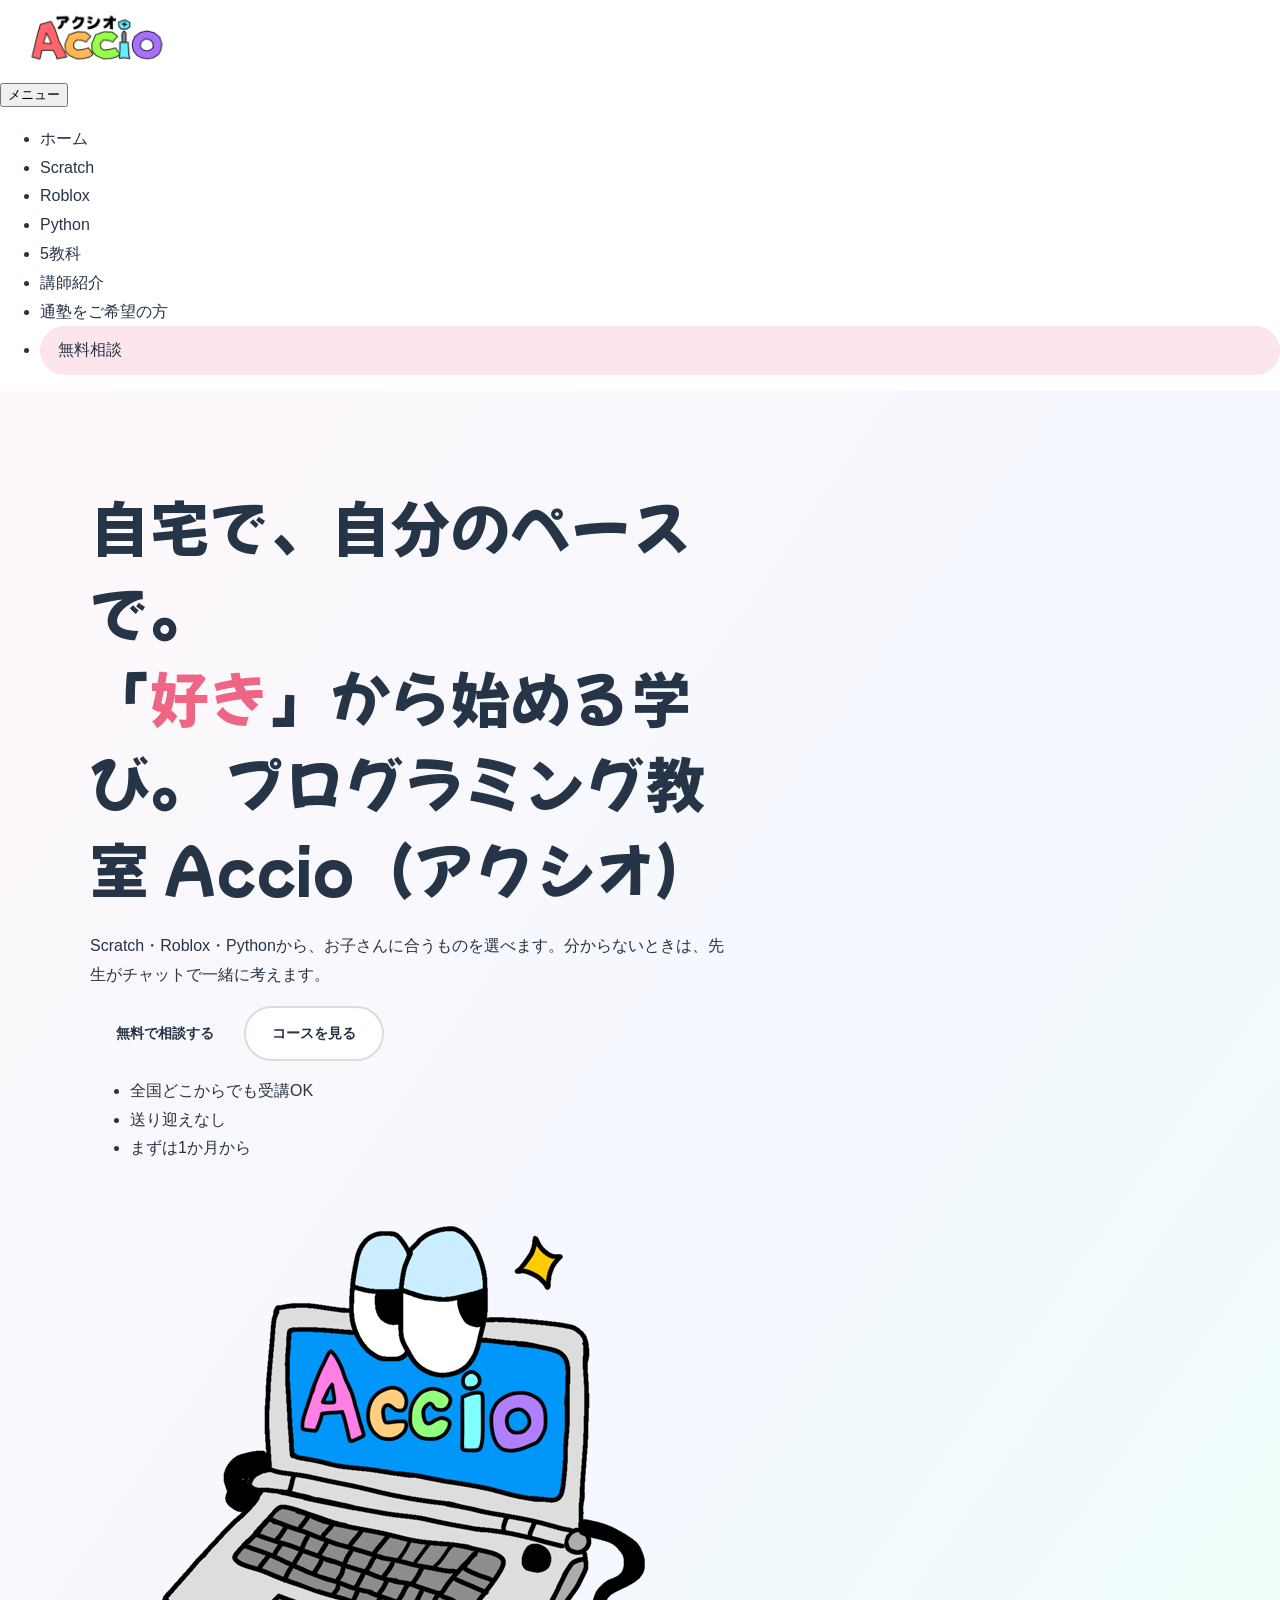
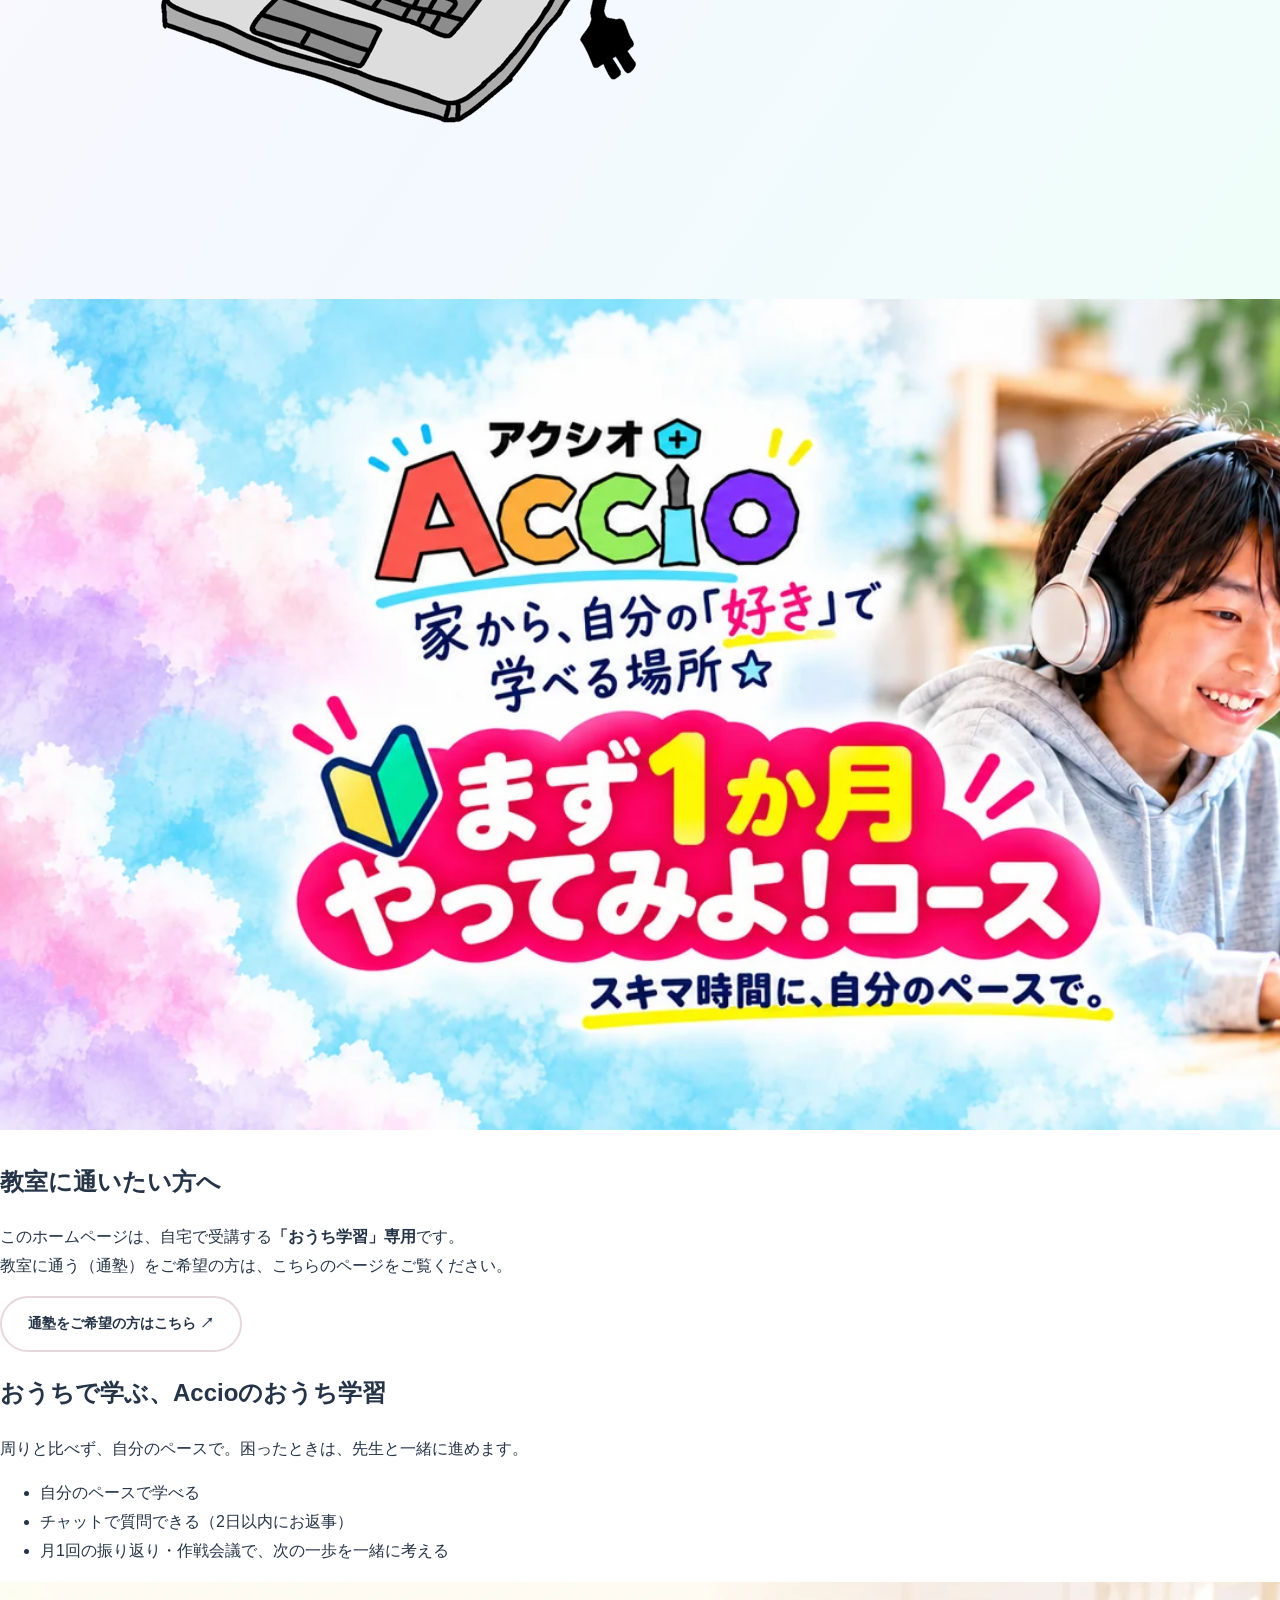
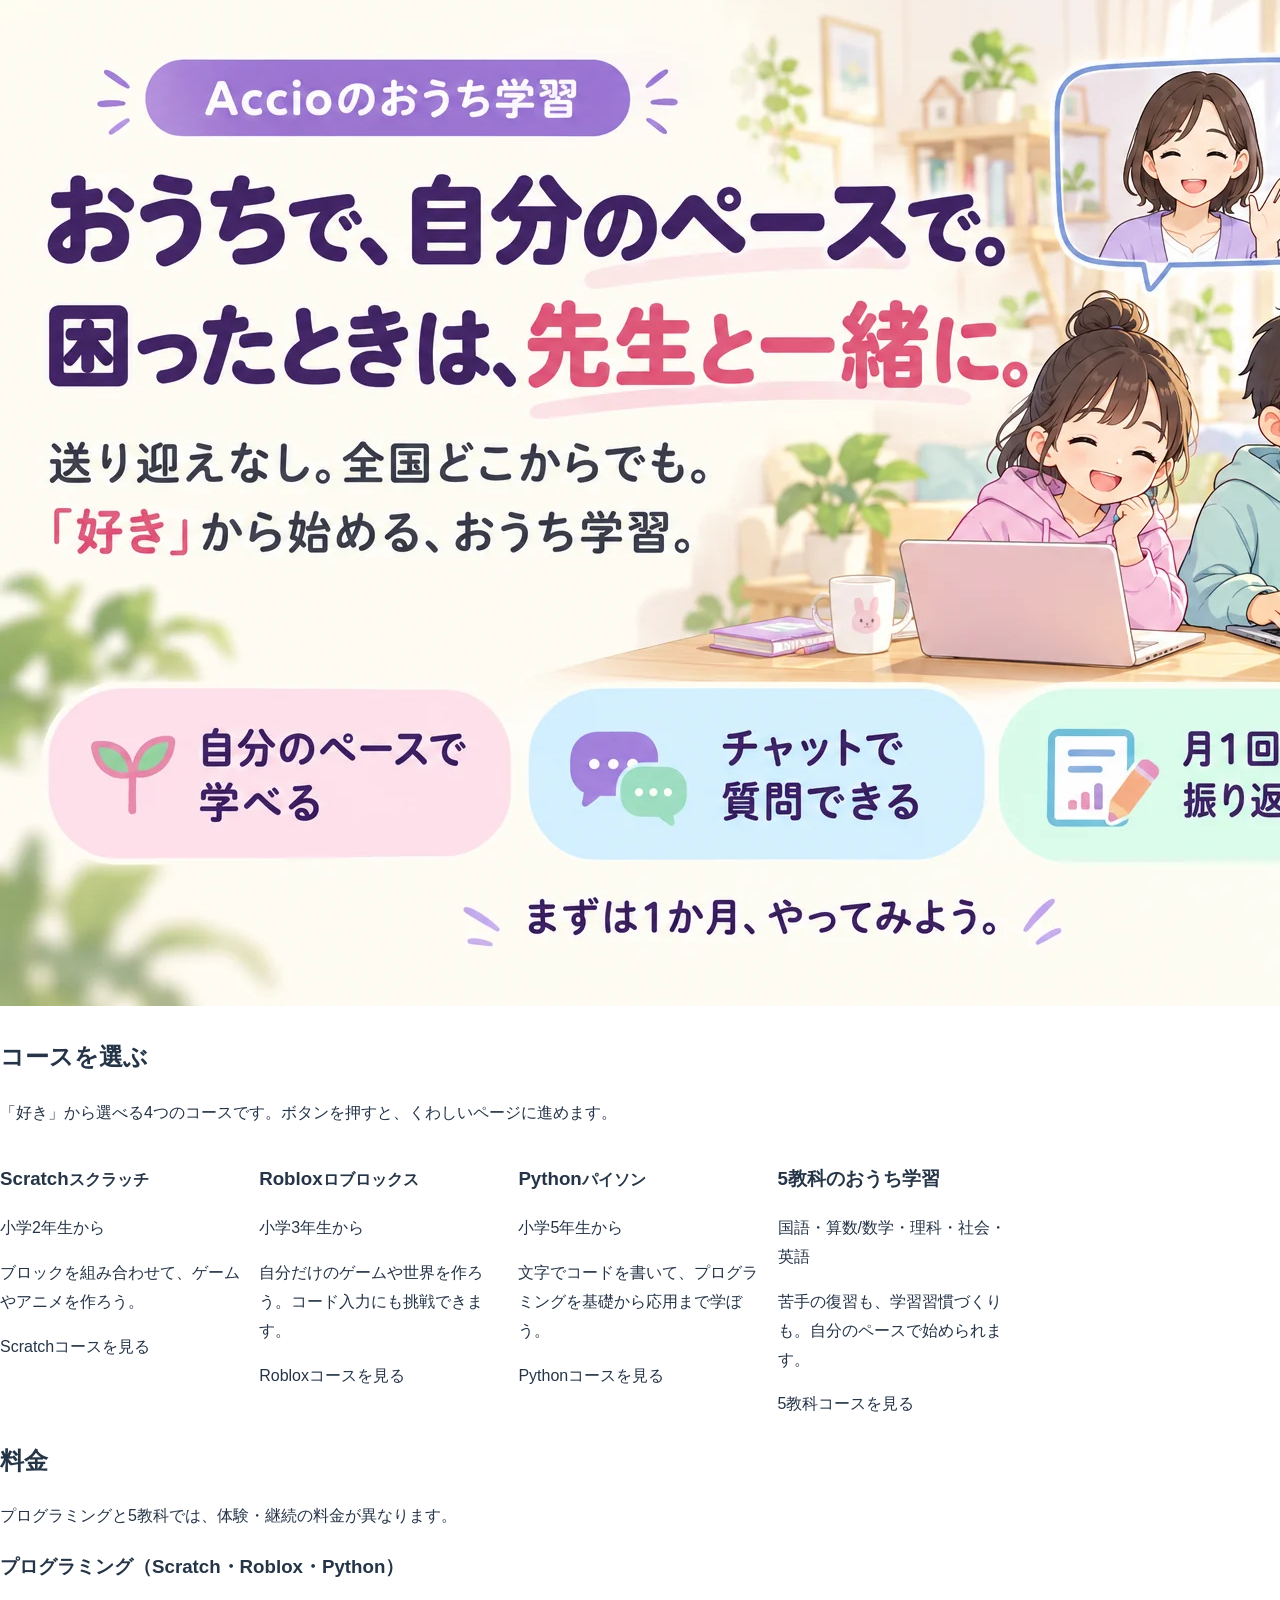
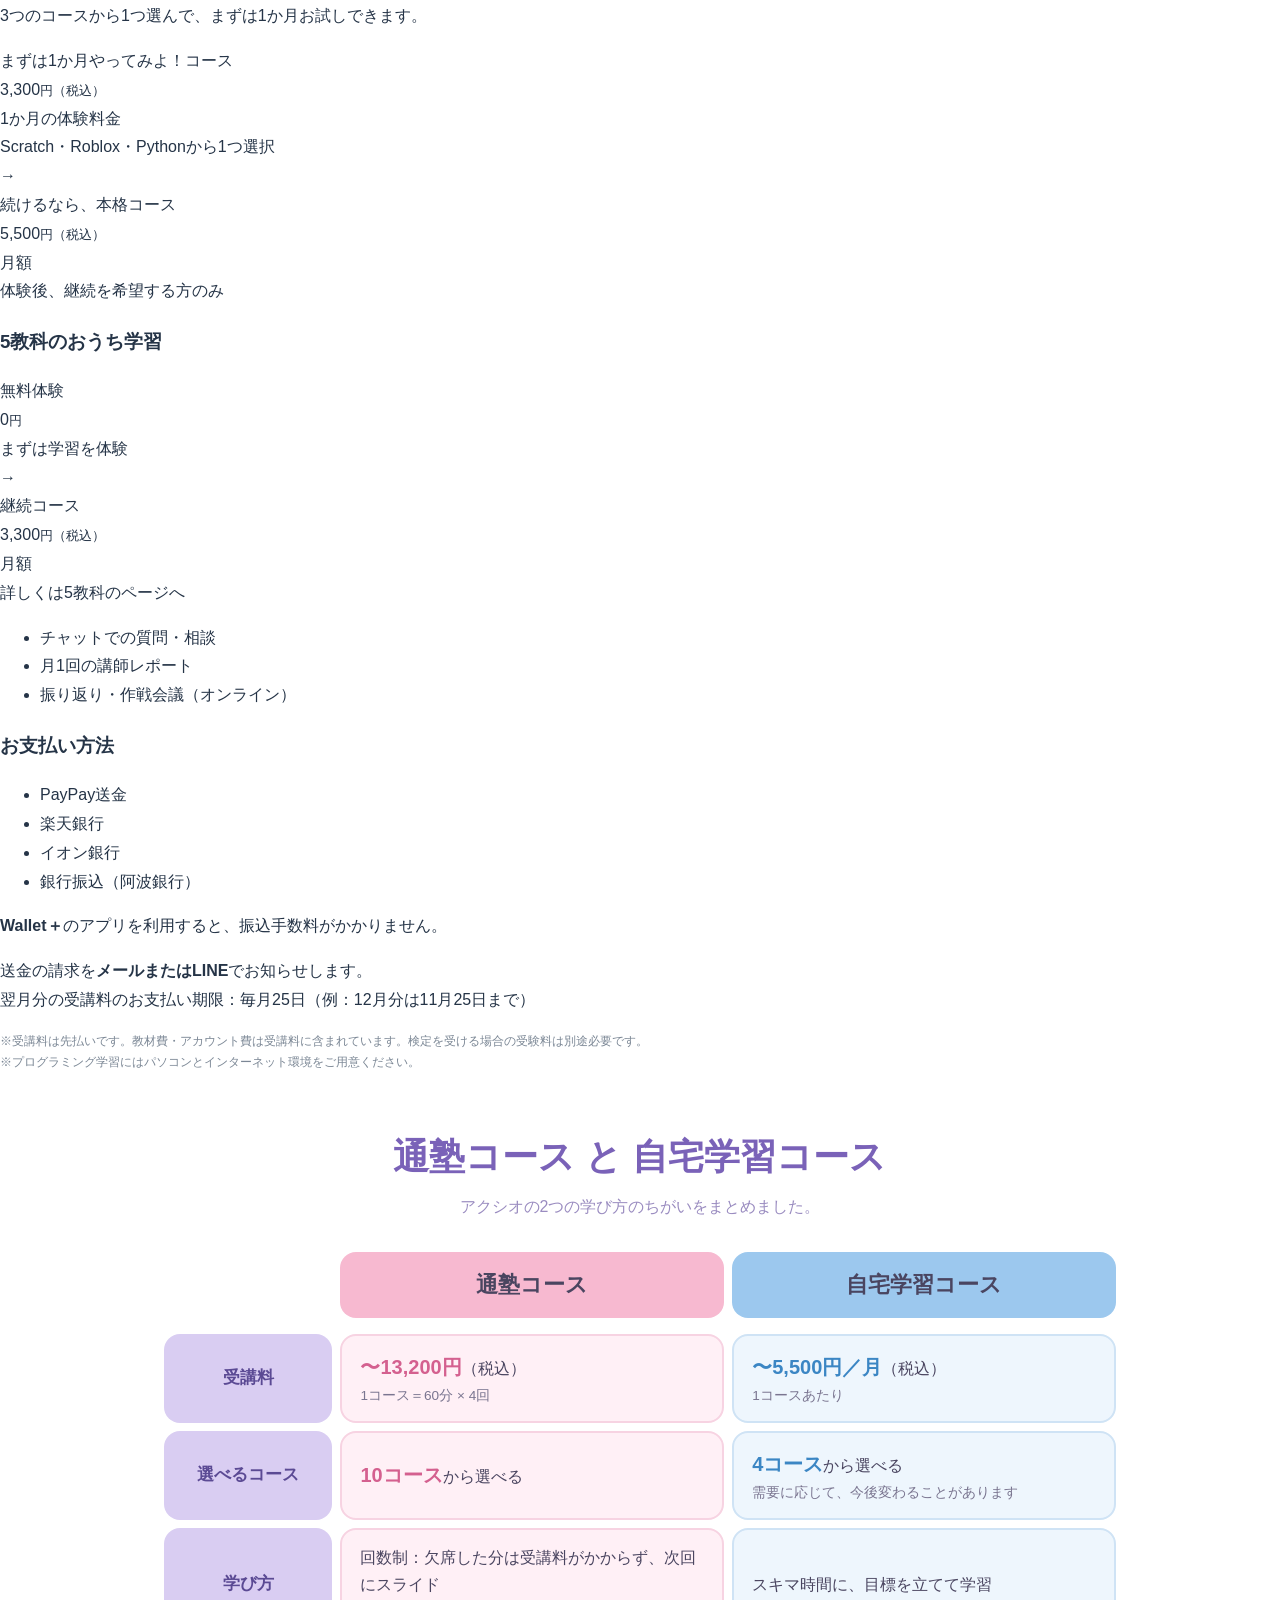
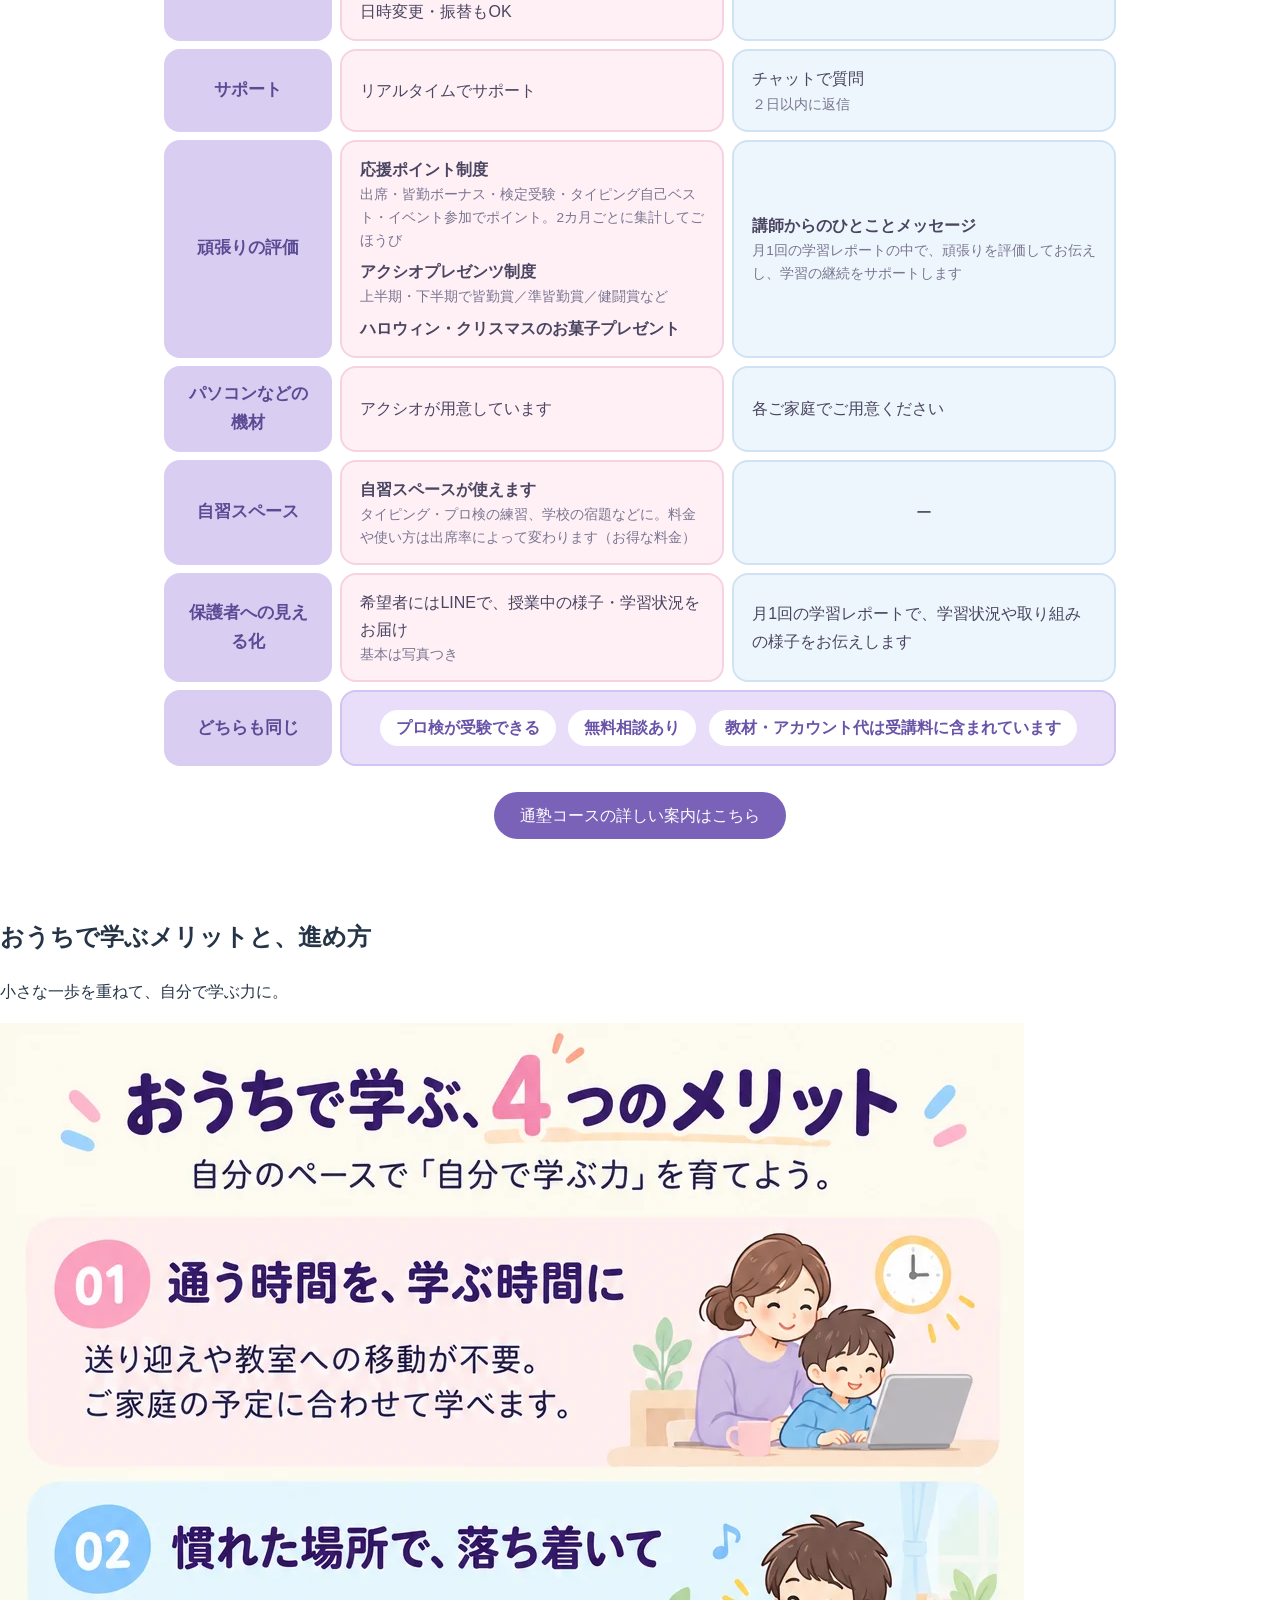
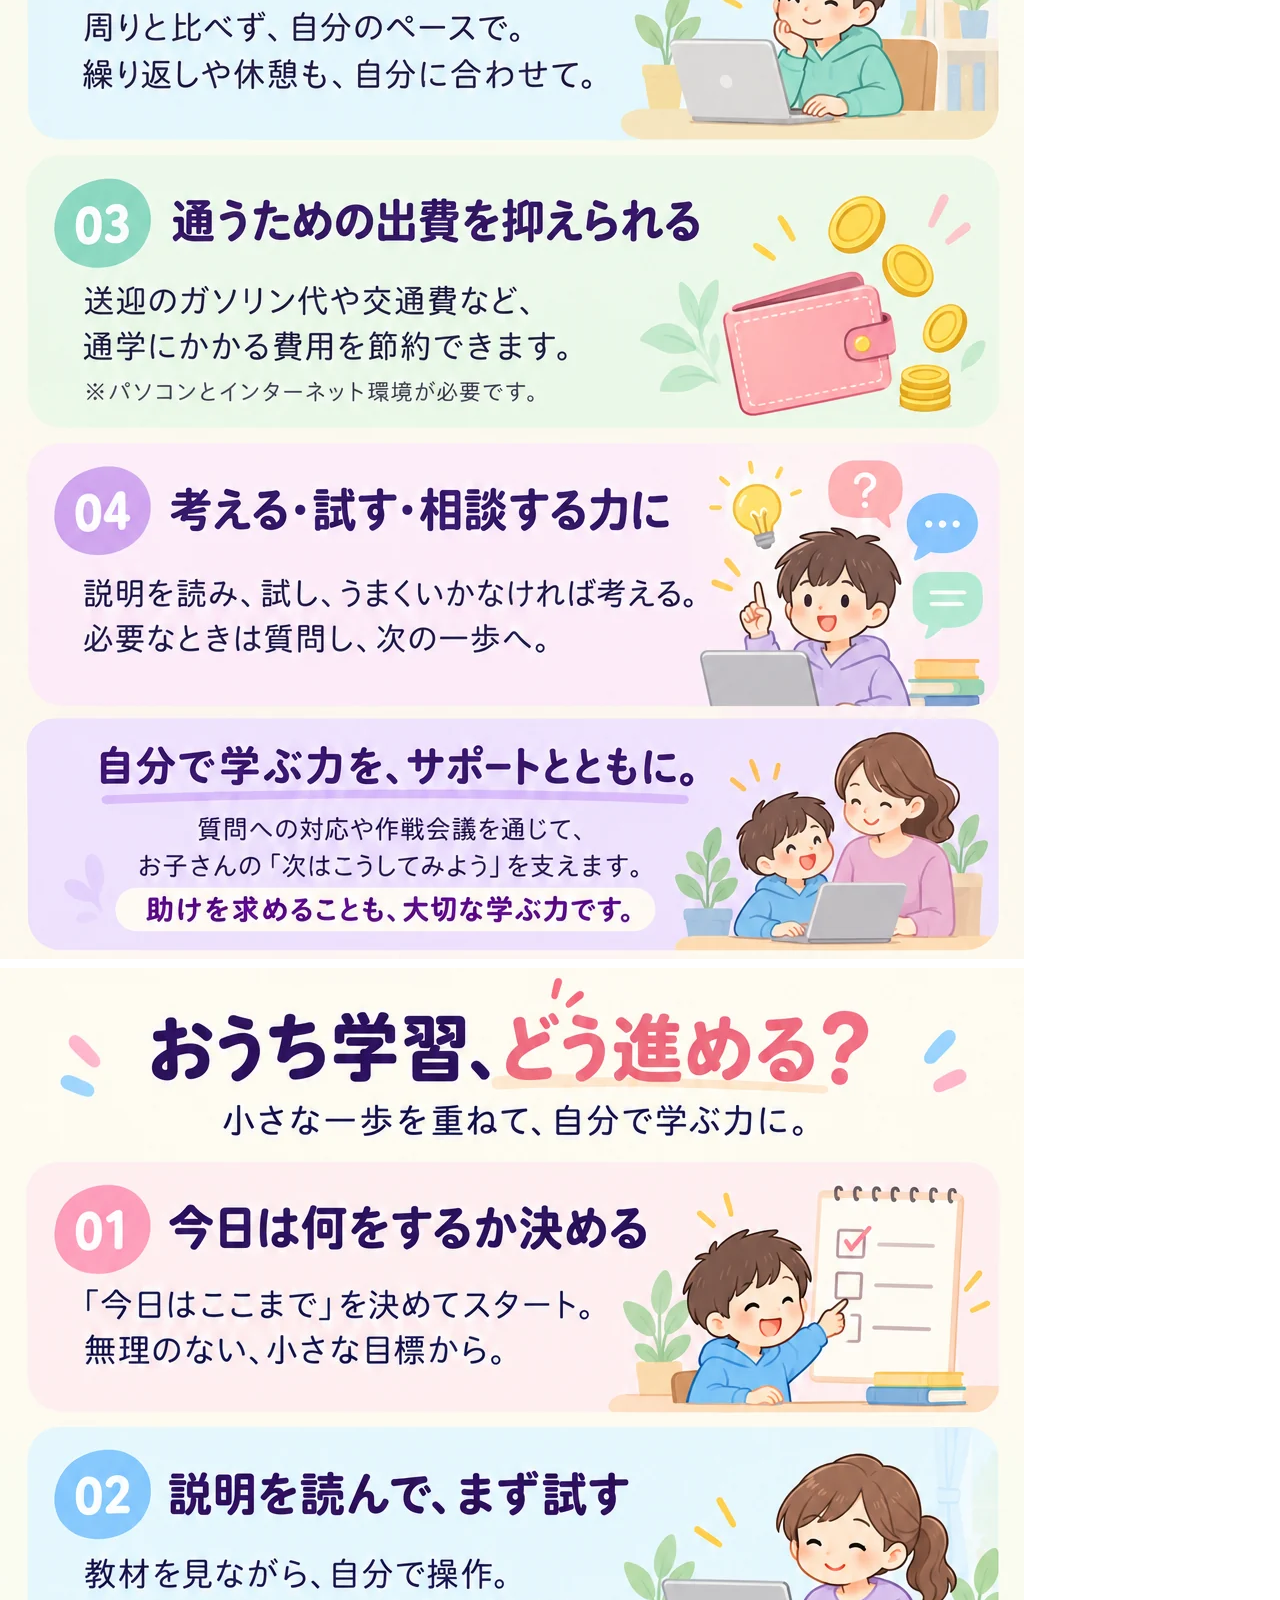
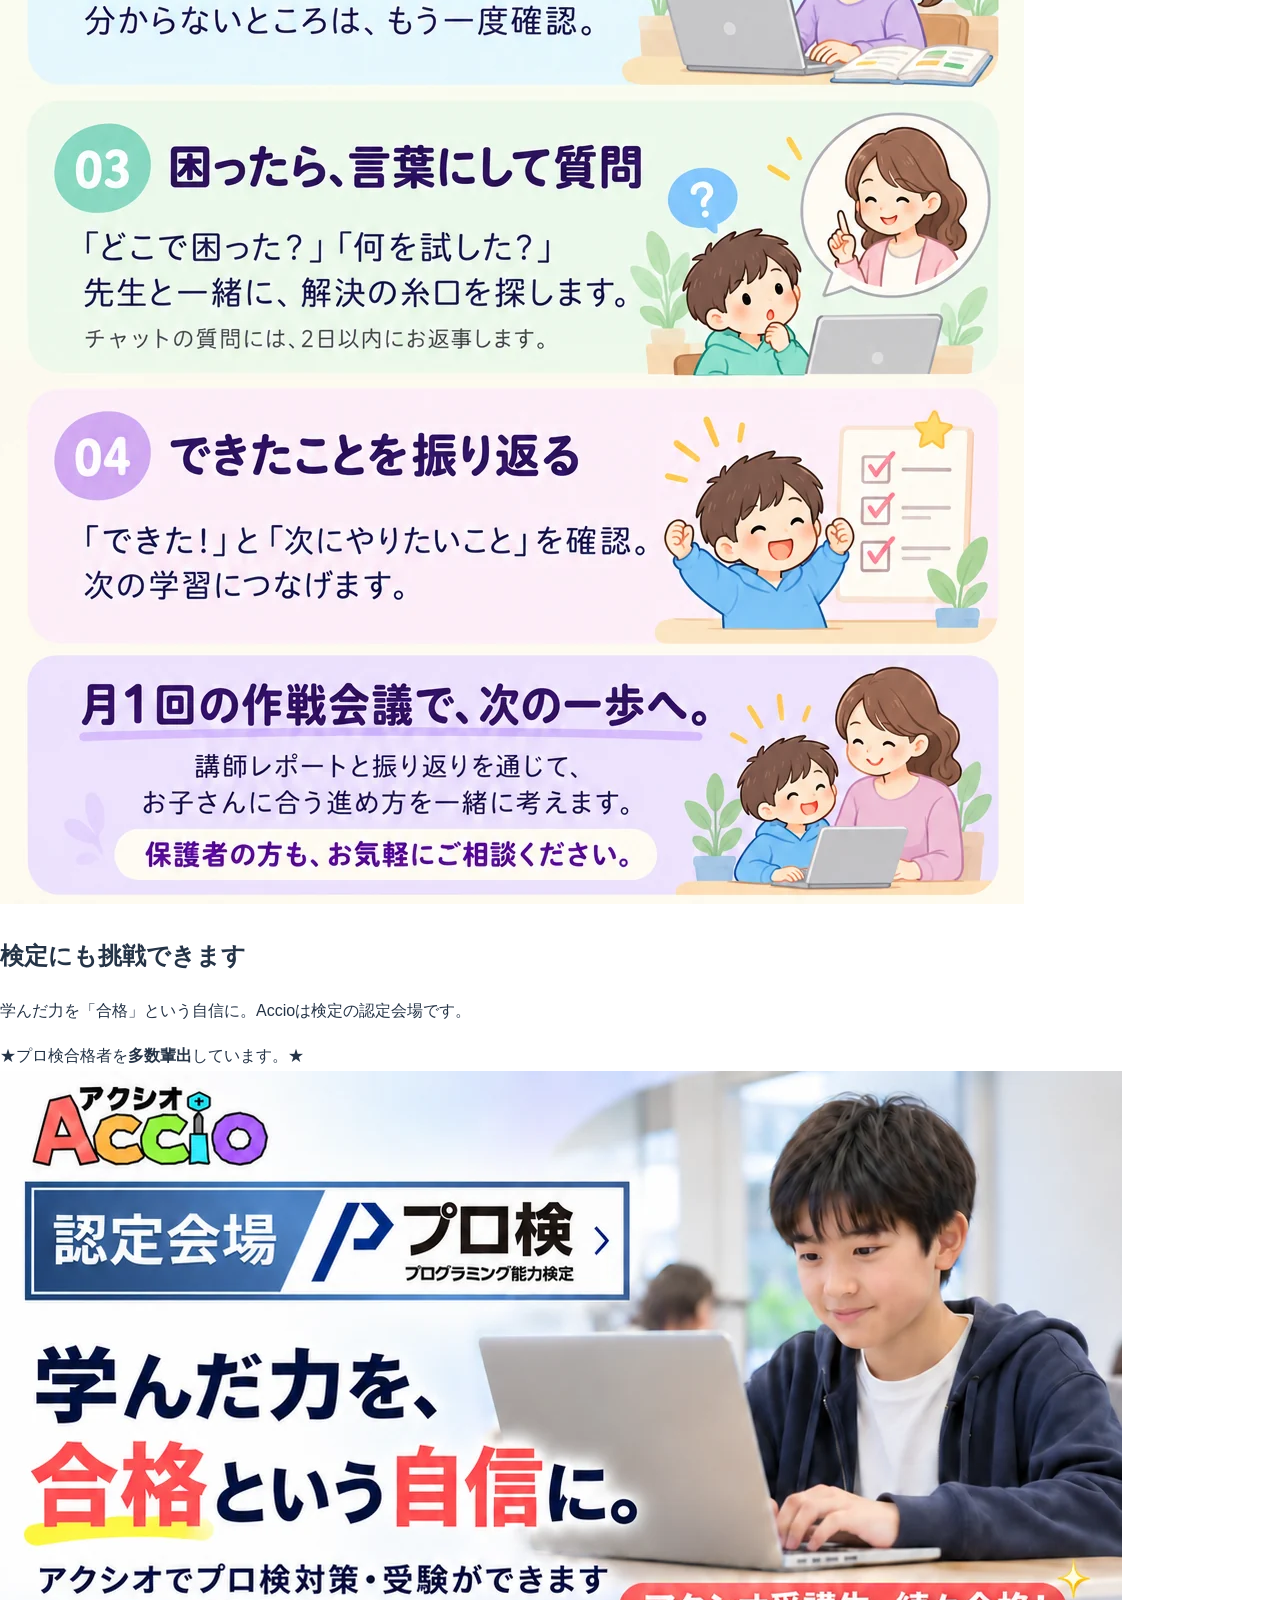
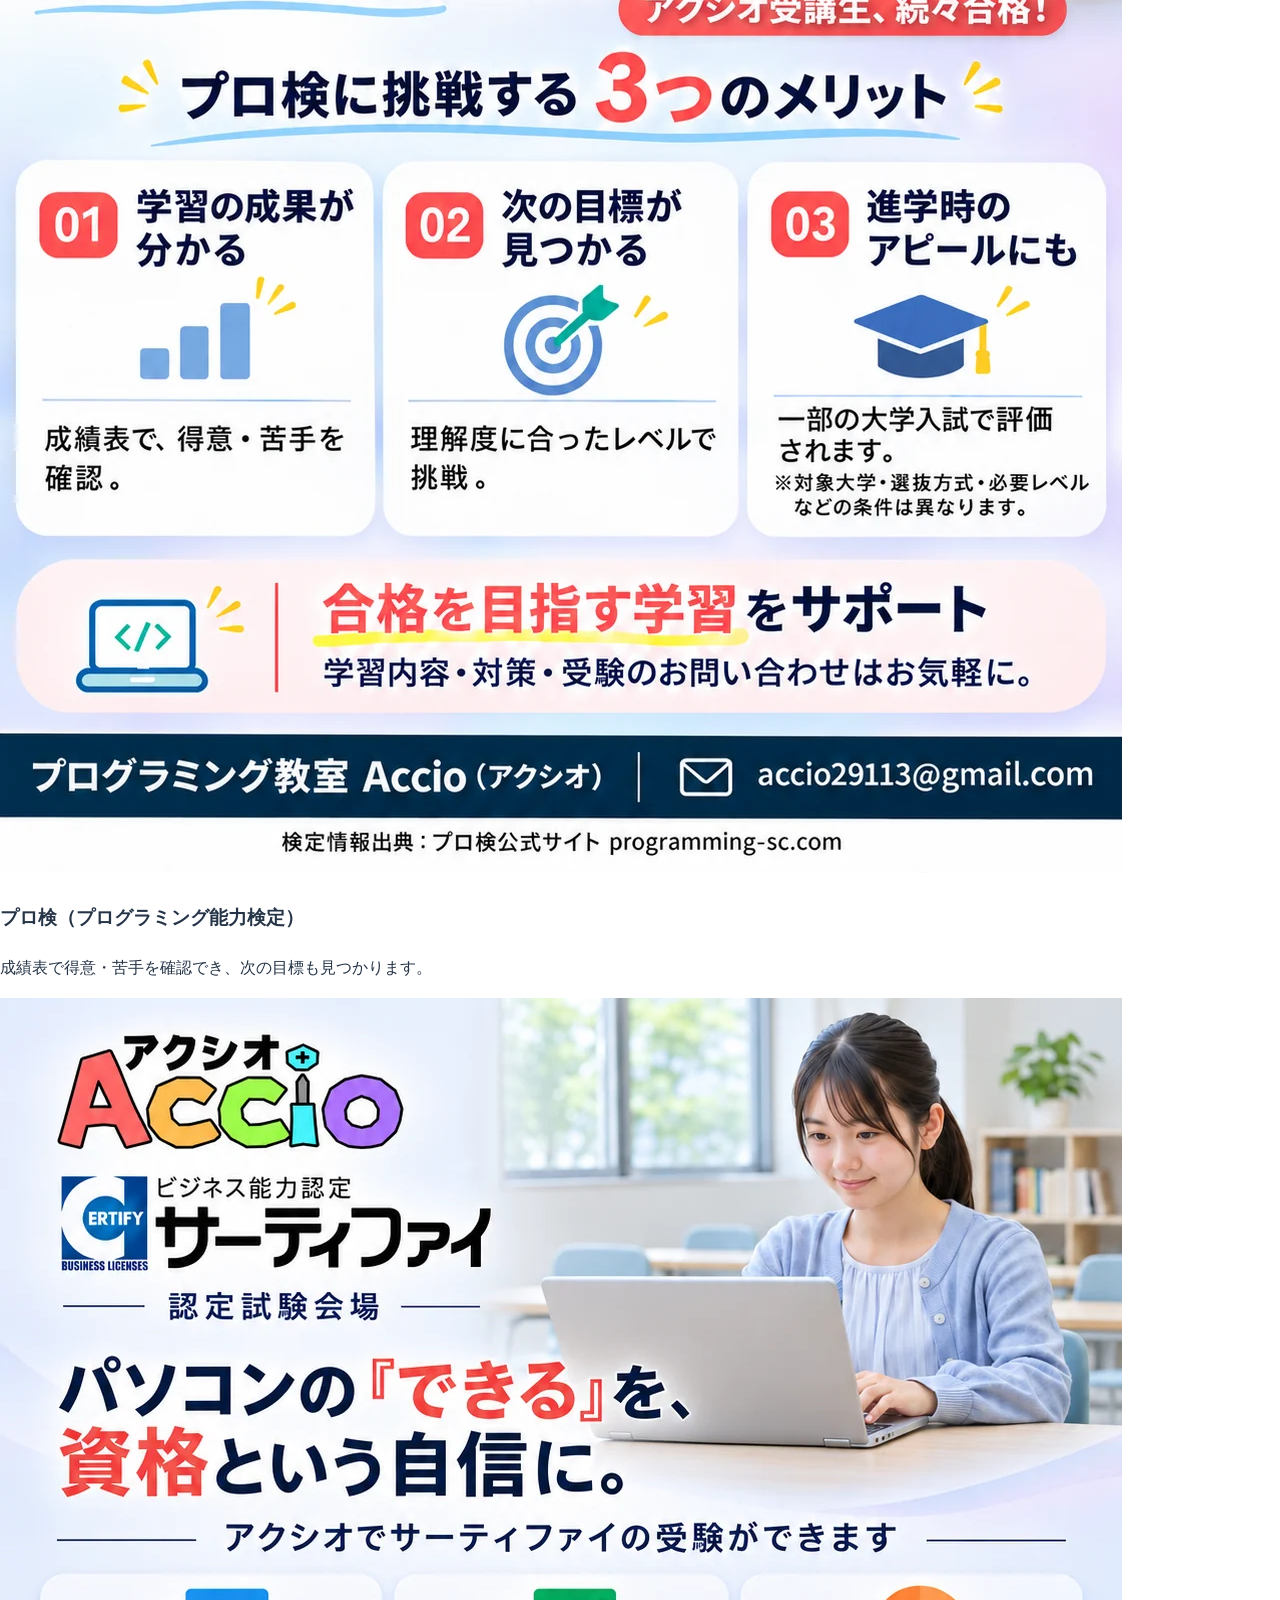
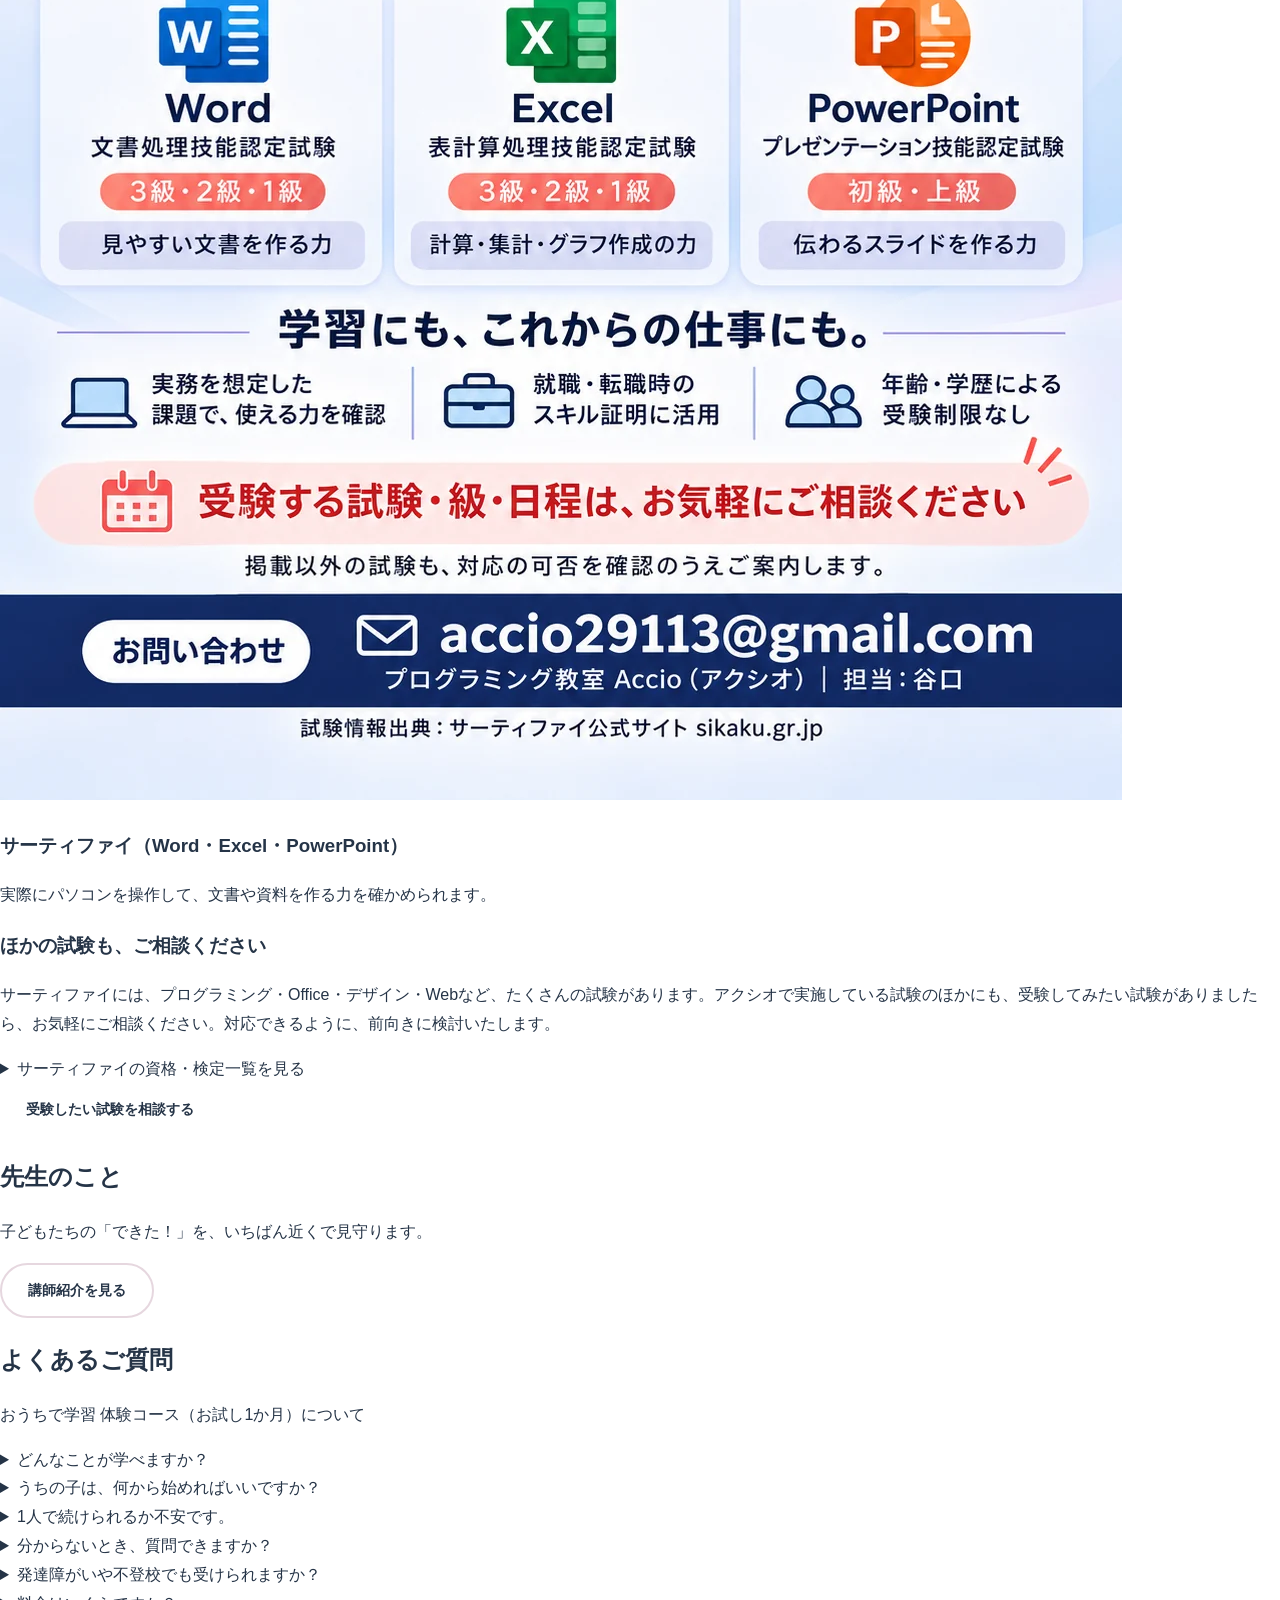
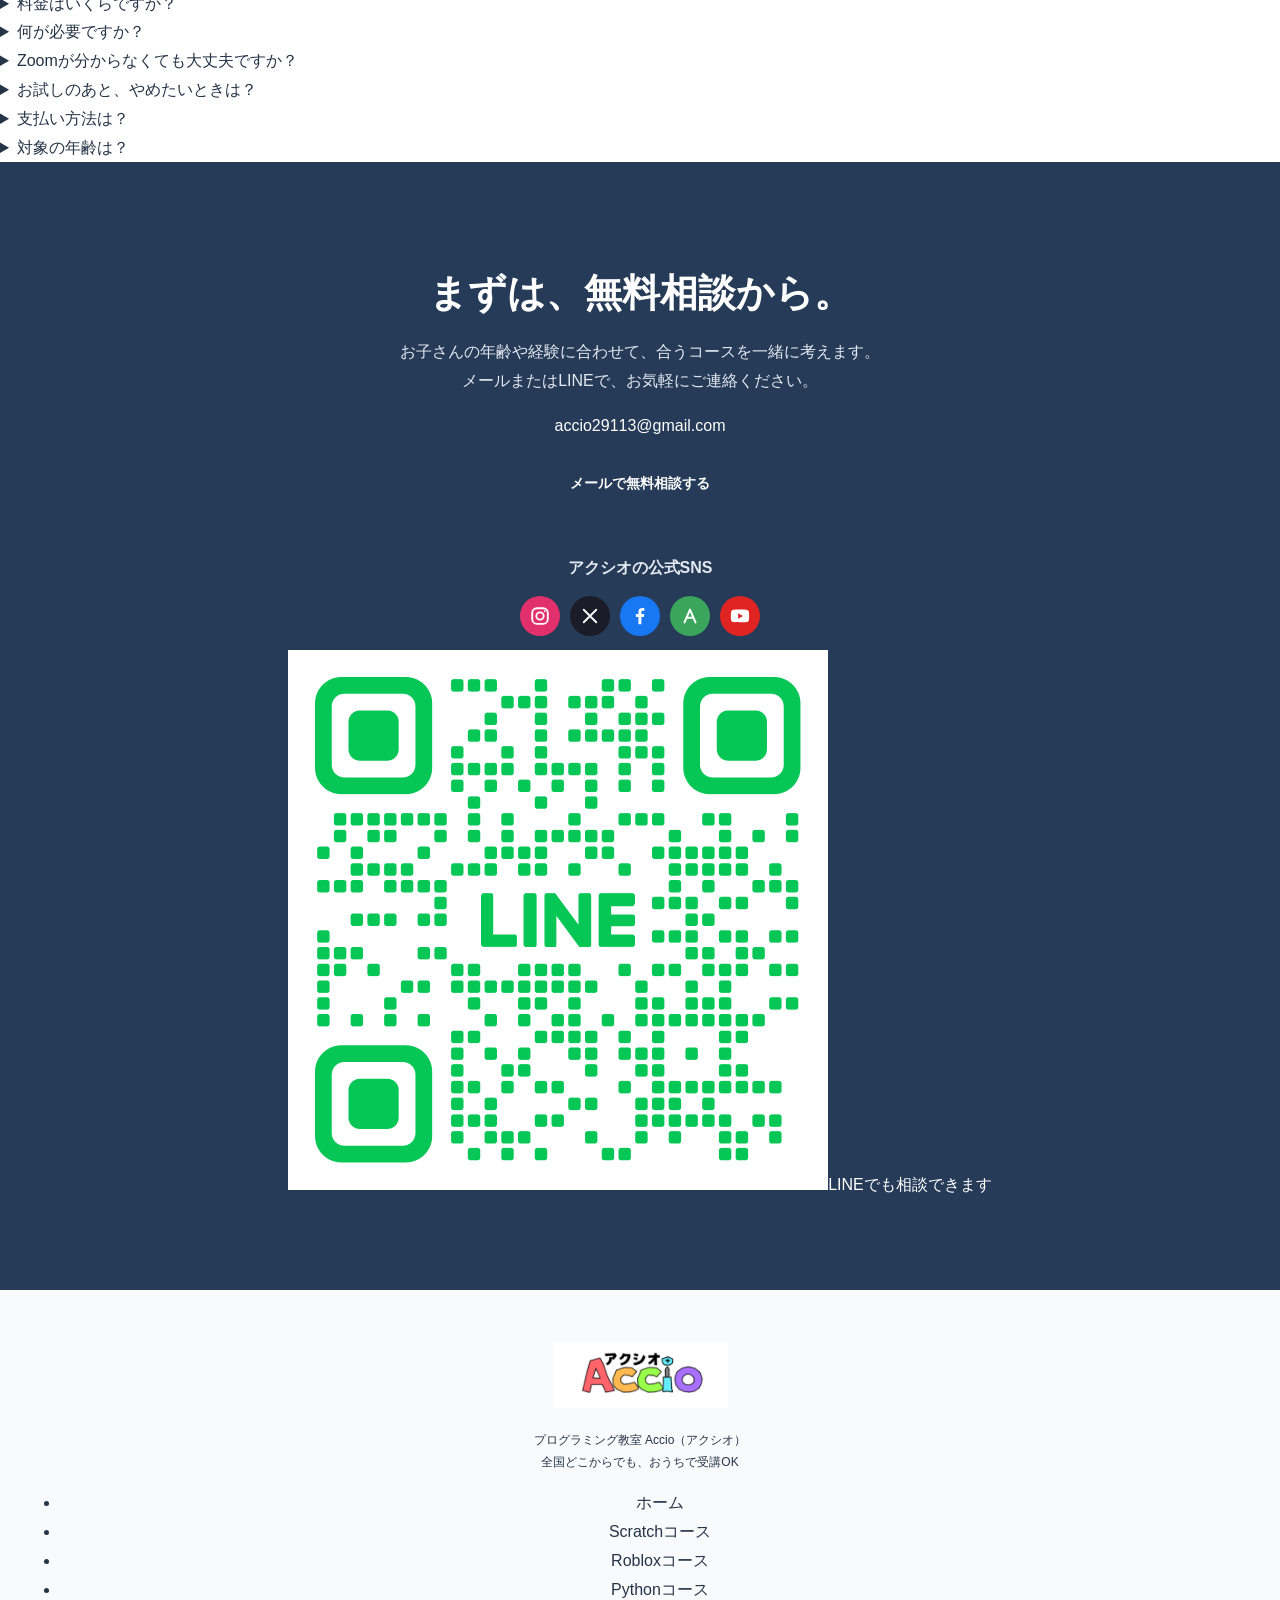
==== commit 0851a2b8: "Update print statement from 'Hello' to 'Goodbye'" ====
--- a/index.html
+++ b/index.html
@@ -1,24 +1,163 @@
-<!doctype html>
-<html lang="ja"><head><meta charset="UTF-8"><meta name="viewport" content="width=device-width,initial-scale=1"><meta name="description" content="徳島市国府町のプログラミング教室アクシオ。少人数制・個別カリキュラムで、一人ひとりの『できた！』を応援します。"><title>プログラミング教室 アクシオ｜通塾のご案内</title><link rel="icon" type="image/png" href="assets/character.png"><link rel="preconnect" href="https://fonts.googleapis.com"><link rel="preconnect" href="https://fonts.gstatic.com" crossorigin><link href="https://fonts.googleapis.com/css2?family=Mochiy+Pop+One&display=swap" rel="stylesheet"><link rel="stylesheet" href="style.css"></head>
-<body><header class="header"><a class="brand" href="#top"><img src="assets/logo.png" alt="プログラミング教室 アクシオ ロゴ"></a><button class="menu" aria-expanded="false" aria-controls="nav">☰ メニュー</button><nav id="nav"><a href="about.html">アクシオについて</a><a href="courses.html">コース</a><a href="activities.html">教室の取り組み</a><a href="instructor.html">講師紹介</a><a href="exams.html">検定・資格</a><a href="fees.html">料金・受講案内</a><a href="access.html">時間割・アクセス</a><a href="faq.html">よくある質問</a><a class="nav-cta" href="#contact">お問い合わせ</a></nav></header>
-<main id="top"><section class="hero"><div class="hero-copy"><span class="eyebrow">徳島市国府町のプログラミング教室</span><h1>「できた！」が、<br><em>自信になる。</em></h1><p>一人ひとりの個性とペースを大切に。<br>学ぶ楽しさと、小さな成功体験を積み重ねる教室です。</p><div class="hero-actions"><a class="btn primary" href="#courses">コースを見る ↗</a><a class="btn ghost" href="#contact">無料相談</a></div><div class="hero-tags"><span>✦ 少人数制</span><span>✦ 個別カリキュラム</span><span>✦ 自分のペースで</span></div></div><div class="hero-art"><div class="orb orb-a"></div><div class="orb orb-b"></div><img src="assets/character.png" alt="嵐さんが描いたアクシオのオリジナルパソコンキャラクター"><span class="bubble">いっしょに学ぼう！</span></div></section>
-<section class="notice-bar" aria-label="お知らせ"><p><b>お知らせ</b>毎週火曜日（祝日休講）は、東しんまち教室で授業をしています。</p></section>
-<section id="about" class="section"><div class="section-heading"><span class="eyebrow">ABOUT ACCIO</span><h2>一人ひとりに、<br>ぴったりの学び方を。</h2><p>アクシオは少人数制。得意なことも、苦手なことも、それぞれ違うからこそ、一人ひとりに合わせたカリキュラムを大切にしています。</p></div><div class="feature-grid"><article class="feature"><div class="feature-icon pink">♡</div><h3>一人ひとりと向き合う</h3><p>理解度やペースを見ながら、無理なく学習を進めます。</p></article><article class="feature"><div class="feature-icon blue">✧</div><h3>「できた！」を積み重ねる</h3><p>小さな成功体験を大切にし、自信につなげます。</p></article><article class="feature"><div class="feature-icon green">⌘</div><h3>考える力を育てる</h3><p>自分で考え、試し、問題を解決する経験を応援します。</p></article></div><p class="center about-more"><a class="btn about-cta" href="about.html">アクシオについて詳しく見る <span aria-hidden="true">↗</span></a></p></section>
-<section id="strengths" class="section"><div class="section-heading center"><span class="eyebrow">WHY ACCIO</span><h2>教室だから、<br>できること。</h2><p>先生がそばにいるから、つまずいてもすぐに相談できます。</p></div><div class="feature-grid"><article class="feature"><div class="feature-icon pink">♡</div><h3>リアルタイムでサポート</h3><p>分からないところは、その場で先生に質問できます。</p></article><article class="feature"><div class="feature-icon blue">★</div><h3>頑張りを認める</h3><p>応援ポイントや表彰で、努力や成長をしっかり認めます。</p></article><article class="feature"><div class="feature-icon green">✉</div><h3>保護者へ見える化</h3><p>ご希望の方には、授業中の様子や学習状況をLINEでお知らせします。</p></article></div><p class="center note footnote">パソコンなどの機材は、教室で用意しています。</p></section>
-<section id="courses" class="section section-soft"><div class="section-heading center"><span class="eyebrow">OUR COURSES</span><h2 class="course-title">好きなことから、<wbr>学びを広げよう。</h2><p>コースの内容や対象は、学習状況に合わせてご相談いただけます。</p></div><div class="course-grid">
-<article class="course"><a class="course-card-link" href="courses.html#course-1" aria-label="クリエイターコースの詳細を見る"><span class="course-image"><img src="assets/creator.png" alt="" loading="lazy"></span><h3>クリエイター</h3><p>Scratchでゲームやアニメーションを制作。</p><small>小学2年生〜</small><span class="course-more">詳しく見る ↗</span></a></article>
-<article class="course"><a class="course-card-link" href="courses.html#course-2" aria-label="エキスパートコースの詳細を見る"><span class="course-image"><img src="assets/expert.png" alt="" loading="lazy"></span><h3>エキスパート</h3><p>QUREOでプログラミングの考え方を体系的に。</p><small>小学2年生〜</small><span class="course-more">詳しく見る ↗</span></a></article>
-<article class="course"><a class="course-card-link" href="courses.html#course-3" aria-label="Robloxコースの詳細を見る"><span class="course-image"><img src="assets/roblox.png" alt="" loading="lazy"></span><h3>Roblox</h3><p>オリジナルのゲーム世界を制作。</p><small>小学3年生〜</small><span class="course-more">詳しく見る ↗</span></a></article>
-<article class="course"><a class="course-card-link" href="courses.html#course-4" aria-label="Pythonコースの詳細を見る"><span class="course-image"><img src="assets/python.png" alt="" loading="lazy"></span><h3>Python</h3><p>プログラミング言語Pythonを学習。</p><small>小学5年生〜</small><span class="course-more">詳しく見る ↗</span></a></article>
-<article class="course"><a class="course-card-link" href="courses.html#course-5" aria-label="JavaScriptコースの詳細を見る"><span class="course-image"><img src="assets/javascript.png" alt="" loading="lazy"></span><h3>JavaScript</h3><p>Webページの動きや仕組みを学ぶ。</p><small>中学1年生〜</small><span class="course-more">詳しく見る ↗</span></a></article>
-<article class="course"><a class="course-card-link" href="courses.html#course-6" aria-label="Canvaコースの詳細を見る"><span class="course-image"><img src="assets/canva.png" alt="" loading="lazy"></span><h3>Canva</h3><p>チラシや発表資料などのデザインを学ぶ。</p><small>小学3年生〜</small><span class="course-more">詳しく見る ↗</span></a></article>
-<article class="course"><a class="course-card-link" href="courses.html#course-7" aria-label="情報Ⅰコースの詳細を見る"><span class="course-image"><img src="assets/information.png" alt="" loading="lazy"></span><h3>情報Ⅰ</h3><p>情報活用・データ・プログラミングなど。</p><small>中学1年生〜</small><span class="course-more">詳しく見る ↗</span></a></article>
-<article class="course"><a class="course-card-link" href="courses.html#course-8" aria-label="5教科コースの詳細を見る"><span class="course-image"><img src="assets/subjects.png" alt="" loading="lazy"></span><h3>5教科</h3><p>国語・算数／数学・理科・社会・英語。</p><small>小学1年生〜</small><span class="course-more">詳しく見る ↗</span></a></article>
-<article class="course"><a class="course-card-link" href="courses.html#course-9" aria-label="知育学習コースの詳細を見る"><span class="course-image"><img src="assets/thinking.png" alt="" loading="lazy"></span><h3>知育学習</h3><p>図形やパズルなどで考える力を育む。</p><small>幼稚園年中〜</small><span class="course-more">詳しく見る ↗</span></a></article>
-<article class="course upcoming"><a class="course-card-link" href="courses.html#course-10" aria-label="やさしいPythonコースの詳細を見る"><span class="status">準備中</span><span class="course-image"><img src="assets/python-junior.png" alt="" loading="lazy"></span><h3>やさしいPython</h3><p>小学3〜4年生から始められる、やさしいPython入門。</p><small>開講時期・料金は後日ご案内</small><span class="course-more">詳しく見る ↗</span></a></article>
-</div><p class="center course-all-link"><a class="btn primary" href="courses.html">全コースの詳細・料金を見る ↗</a></p></section>
-<section id="fees" class="section"><div class="section-heading center"><span class="eyebrow">LESSON GUIDE</span><h2>通塾のご案内</h2><p>通塾は回数制。受講料は4回分を前払いする方式です。</p></div><div class="info-grid"><article class="info-card"><span class="eyebrow">通常の通塾</span><h3>1回 <strong>60分</strong></h3><p>4回分を前払い／振替授業に対応</p><p class="note">コースによって料金が異なります。詳細はお問い合わせください。</p></article><article class="info-card highlight"><span class="eyebrow">教室で自主学習</span><h3>選べる5教科自主学習</h3><div class="price">500円 <small>／60分</small></div><p>eラーニング教材で、自分のペースで学習。</p><p class="note">事前予約制・先払い。講師による指導は基本的にありません。<br>※コースの「5教科」（4回分）とは、別のご案内です。</p></article></div><p class="center note footnote">教材費・アカウント費は受講料に含まれます。欠席・振替等の詳しいルールはお問い合わせ時にご案内します。</p></section>
-<section id="compare" class="section section-soft"><div class="section-heading center"><span class="eyebrow">COMPARE</span><h2>通塾コースと自宅学習コース<br>のちがい</h2><p>アクシオの2つの学び方を、くらべてみましょう。</p></div><div class="cmp"><table class="cmp-table">
+<!DOCTYPE html>
+<html lang="ja">
+<head>
+<meta charset="UTF-8">
+<meta name="viewport" content="width=device-width, initial-scale=1">
+<title>プログラミング教室 Accio（アクシオ）｜おうちで学ぶScratch・Roblox・Python</title>
+<meta name="description" content="全国どこからでも受講OKのオンラインプログラミング教室Accio。Scratch・Roblox・Pythonと5教科のおうち学習。まずは1か月、無料相談から。">
+<meta property="og:title" content="プログラミング教室 Accio（アクシオ）｜おうちで学ぶScratch・Roblox・Python">
+<meta property="og:description" content="全国どこからでも受講OKのオンラインプログラミング教室Accio。Scratch・Roblox・Pythonと5教科のおうち学習。まずは1か月、無料相談から。">
+<meta property="og:image" content="images/banner-hero.webp">
+<link rel="icon" href="images/character.png">
+<link rel="preconnect" href="https://fonts.googleapis.com">
+<link rel="preconnect" href="https://fonts.gstatic.com" crossorigin>
+<link href="https://fonts.googleapis.com/css2?family=Zen+Maru+Gothic:wght@400;500;700;900&family=Mochiy+Pop+One&display=swap" rel="stylesheet">
+<link rel="stylesheet" href="css/style.css">
+</head>
+<body>
+<header class="site-header">
+  <div class="wrap header-inner">
+    <a class="brand" href="index.html"><img src="images/logo.png" alt="プログラミング教室 Accio（アクシオ）"></a>
+    <button class="menu-btn" aria-expanded="false" aria-controls="nav">メニュー</button>
+    <nav class="nav" id="nav" aria-label="メインメニュー"><ul>
+<li><a href="index.html" aria-current="page">ホーム</a></li>
+<li><a href="scratch.html">Scratch</a></li>
+<li><a href="roblox.html">Roblox</a></li>
+<li><a href="python.html">Python</a></li>
+<li><a href="gokyoka.html">5教科</a></li>
+<li><a href="teacher.html">講師紹介</a></li>
+<li class="nav-juku"><a href="https://accio29113.github.io/accio.school/" target="_blank" rel="noopener noreferrer">通塾をご希望の方</a></li>
+<li class="nav-cta"><a href="index.html#contact">無料相談</a></li>
+    </ul></nav>
+  </div>
+</header>
+<main>
+
+<section class="hero">
+  <div class="wrap hero-grid">
+    <div>
+      <h1>自宅で、自分のペースで。<br>「<em>好き</em>」から始める学び。
+        <span>プログラミング教室 Accio（アクシオ）</span></h1>
+      <p class="lead">Scratch・Roblox・Pythonから、お子さんに合うものを選べます。分からないときは、先生がチャットで一緒に考えます。</p>
+      <div class="btn-row">
+        <a class="btn" href="#contact">無料で相談する</a>
+        <a class="btn ghost" href="#courses">コースを見る</a>
+      </div>
+      <ul class="badges">
+        <li>全国どこからでも受講OK</li>
+        <li>送り迎えなし</li>
+        <li>まずは1か月から</li>
+      </ul>
+    </div>
+    <div class="hero-chara"><img src="images/character.png" alt="Accioのキャラクター（目のついたパソコン）"></div>
+  </div>
+</section>
+
+<section class="banner-sec" aria-label="まず1か月やってみよ！コースのご案内">
+  <div class="wrap">
+    <a class="banner-link" href="#price"><img src="images/banner-month.webp" alt="家から、自分の「好き」で学べる場所。まず1か月やってみよ！コース。スキマ時間に、自分のペースで。全国どこからでも受講OK" width="1891" height="831"></a>
+  </div>
+</section>
+
+<section class="notice-sec" aria-label="通塾をご希望の方へ">
+  <div class="wrap">
+    <div class="juku-box">
+      <div>
+        <h2>教室に通いたい方へ</h2>
+        <p>このホームページは、自宅で受講する<b>「おうち学習」専用</b>です。<br>教室に通う（通塾）をご希望の方は、こちらのページをご覧ください。</p>
+      </div>
+      <a class="btn ghost" href="https://accio29113.github.io/accio.school/" target="_blank" rel="noopener noreferrer">通塾をご希望の方はこちら ↗</a>
+    </div>
+  </div>
+</section>
+
+<section id="about">
+  <div class="wrap detail-grid">
+    <div>
+      <h2 class="sec-title">おうちで学ぶ、Accioのおうち学習</h2>
+      <p class="sec-lead">周りと比べず、自分のペースで。困ったときは、先生と一緒に進めます。</p>
+      <ul class="check">
+        <li>自分のペースで学べる</li>
+        <li>チャットで質問できる（2日以内にお返事）</li>
+        <li>月1回の振り返り・作戦会議で、次の一歩を一緒に考える</li>
+      </ul>
+    </div>
+    <div class="about-img"><img src="images/about-ouchi.webp" alt="おうちでパソコンに向かう子どもたちと、オンラインで見守る先生のイラスト" loading="lazy"></div>
+  </div>
+</section>
+
+<section id="courses" class="bg-tint">
+  <div class="wrap">
+    <h2 class="sec-title">コースを選ぶ</h2>
+    <p class="sec-lead">「好き」から選べる4つのコースです。ボタンを押すと、くわしいページに進めます。</p>
+    <div class="course-grid">
+      <article class="course-card c-scratch">
+        <h3>Scratch<small>スクラッチ</small></h3>
+        <span class="age">小学2年生から</span>
+        <p>ブロックを組み合わせて、ゲームやアニメを作ろう。</p>
+        <a class="go" href="scratch.html">Scratchコースを見る</a>
+      </article>
+      <article class="course-card c-roblox">
+        <h3>Roblox<small>ロブロックス</small></h3>
+        <span class="age">小学3年生から</span>
+        <p>自分だけのゲームや世界を作ろう。コード入力にも挑戦できます。</p>
+        <a class="go" href="roblox.html">Robloxコースを見る</a>
+      </article>
+      <article class="course-card c-python">
+        <h3>Python<small>パイソン</small></h3>
+        <span class="age">小学5年生から</span>
+        <p>文字でコードを書いて、プログラミングを基礎から応用まで学ぼう。</p>
+        <a class="go" href="python.html">Pythonコースを見る</a>
+      </article>
+      <article class="course-card c-study">
+        <h3>5教科のおうち学習</h3>
+        <span class="age">国語・算数/数学・理科・社会・英語</span>
+        <p>苦手の復習も、学習習慣づくりも。自分のペースで始められます。</p>
+        <a class="go" href="gokyoka.html">5教科コースを見る</a>
+      </article>
+    </div>
+  </div>
+</section>
+
+<section id="price">
+  <div class="wrap">
+    <h2 class="sec-title">料金</h2>
+    <p class="sec-lead">プログラミングと5教科では、体験・継続の料金が異なります。</p>
+    <h3 class="price-category">プログラミング（Scratch・Roblox・Python）</h3>
+    <p class="price-intro">3つのコースから1つ選んで、まずは1か月お試しできます。</p>
+    <div class="price-flow">
+      <div class="price-box first"><div class="label">まずは1か月やってみよ！コース</div><div class="yen">3,300<small>円（税込）</small></div><div class="price-period">1か月の体験料金</div><div class="label">Scratch・Roblox・Pythonから1つ選択</div></div>
+      <div class="price-arrow" aria-hidden="true">→</div>
+      <div class="price-box main"><div class="label">続けるなら、本格コース</div><div class="yen">5,500<small>円（税込）</small></div><div class="price-period">月額</div><div class="label">体験後、継続を希望する方のみ</div></div>
+    </div>
+    <h3 class="price-category price-category-study">5教科のおうち学習</h3>
+    <div class="price-flow">
+      <div class="price-box first"><div class="label">無料体験</div><div class="yen">0<small>円</small></div><div class="label">まずは学習を体験</div></div>
+      <div class="price-arrow" aria-hidden="true">→</div>
+      <div class="price-box main"><div class="label">継続コース</div><div class="yen">3,300<small>円（税込）</small></div><div class="price-period">月額</div><div class="label">詳しくは<a href="gokyoka.html">5教科のページ</a>へ</div></div>
+    </div>
+    <ul class="support-list">
+      <li>チャットでの質問・相談</li>
+      <li>月1回の講師レポート</li>
+      <li>振り返り・作戦会議（オンライン）</li>
+    </ul>
+    <div class="pay-box" id="payment">
+      <h3>お支払い方法</h3>
+      <ul class="pay-list"><li>PayPay送金</li><li>楽天銀行</li><li>イオン銀行</li><li>銀行振込（阿波銀行）</li></ul>
+      <p class="pay-tip"><b>Wallet＋</b>のアプリを利用すると、振込手数料がかかりません。</p>
+      <p class="pay-flow">送金の請求を<b>メールまたはLINE</b>でお知らせします。<br><span>翌月分の受講料のお支払い期限：毎月25日（例：12月分は11月25日まで）</span></p>
+    </div>
+    <p class="note">※受講料は先払いです。教材費・アカウント費は受講料に含まれています。検定を受ける場合の受験料は別途必要です。<br>
+    ※プログラミング学習にはパソコンとインターネット環境をご用意ください。</p>
+  </div>
+</section>
+
+<!-- ===== ここから貼り付け：通塾コースと自宅学習コースの比較表 ===== -->
+<section id="course-compare" class="cmp">
+  <h2 class="cmp-title">通塾コース と 自宅学習コース</h2>
+  <p class="cmp-lead">アクシオの2つの学び方のちがいをまとめました。</p>
+
+  <table class="cmp-table">
     <caption class="cmp-sr">通塾コースと自宅学習コースの比較表</caption>
     <thead>
       <tr>
@@ -46,7 +185,7 @@
       <tr>
         <th scope="row" class="cmp-k">サポート</th>
         <td class="cmp-a" data-label="通塾コース">リアルタイムでサポート</td>
-        <td class="cmp-b" data-label="自宅学習コース">チャットで質問<small>2日以内に返信</small></td>
+        <td class="cmp-b" data-label="自宅学習コース">チャットで質問<small>２日以内に返信</small></td>
       </tr>
       <tr>
         <th scope="row" class="cmp-k">頑張りの評価</th>
@@ -86,8 +225,157 @@
         </td>
       </tr>
     </tbody>
-  </table></div><p class="center" style="margin-top:28px"><a class="btn primary" href="https://accio29113.github.io/accio.outi_gakusyu/" target="_blank" rel="noopener noreferrer">自宅学習専用サイトを見る ↗</a></p></section>
-<section class="section exam"><div><span class="eyebrow">CHALLENGE & GROW</span><h2>学んだ成果を、<br>次の自信へ。</h2><p>アクシオはプログラミング能力検定（プロ検）とサーティファイの認定試験会場です。学習の目標づくりや資格への挑戦を応援しています。</p><a class="btn primary" href="exams.html">検定・資格について詳しく見る →</a></div><div class="exam-art">🏅<span>小さな一歩を、<br>大きな自信に。</span></div></section>
-<section class="section home-learning"><div><span class="eyebrow">LEARN AT HOME</span><h2>おうちで学びたい方へ</h2><p>通塾が難しい方や、ご自宅で学習を進めたい方へ。<wbr>詳しくは自宅学習専用サイトをご覧ください。</p><a class="btn primary" href="https://accio29113.github.io/accio.outi_gakusyu/" target="_blank" rel="noopener noreferrer">自宅学習専用サイトを見る ↗</a></div></section>
-<section id="access" class="section"><div class="section-heading center"><span class="eyebrow">ACCESS</span><h2>教室のご案内</h2></div><div class="access-grid"><article class="access-card"><h3>こくふ教室</h3><p>徳島県徳島市国府町日開1000-1-206<br>（南井上小学校の真横）</p><p class="note">開講時間・駐車場のご案内はお問い合わせください。</p></article><article class="access-card"><h3>東しんまち教室</h3><p>徳島県徳島市東新町2丁目35-1</p><p>毎週火曜日（祝日休講）</p></article><p class="center"><a class="btn about-cta access-page-link" href="access.html">時間割・アクセスを詳しく見る ↗</a> <a class="btn primary" href="https://accio29113.github.io/accio-schedule/viewer.html" target="_blank" rel="noopener noreferrer">1週間の予定を見る ↗</a></p></div></section>
-<section id="contact" class="contact"><div class="contact-inner"><span class="eyebrow">CONTACT</span><h2>まずは、無料相談から。</h2><p>コース選びや通塾についてのご質問を、無料でお受けしています。お気軽にどうぞ。</p><a class="btn primary" href="mailto:accio29113@gmail.com?subject=%E9%80%9A%E5%A1%BE%E3%81%AB%E3%81%A4%E3%81%84%E3%81%A6%E3%81%AE%E3%81%8A%E5%95%8F%E3%81%84%E5%90%88%E3%82%8F%E3%81%9B">メールで無料相談する ↗</a><p class="contact-mail">accio29113@gmail.com</p></div></section></main><footer><img src="assets/logo.png" alt="アクシオ"><p>プログラミング教室 アクシオ</p><p class="foot-addr">徳島県徳島市国府町日開1000-1-206（南井上小学校の真横）</p><ul class="sns" aria-label="アクシオの公式SNS"><li><a href="https://www.instagram.com/accio29113/" target="_blank" rel="noopener noreferrer" aria-label="Instagram" title="Instagram" style="background:#e1306c"><svg viewBox="0 0 24 24" width="20" height="20" fill="none" stroke="#fff" stroke-width="2" stroke-linecap="round"><rect x="3.5" y="3.5" width="17" height="17" rx="5"/><circle cx="12" cy="12" r="4"/><circle cx="17.2" cy="6.8" r="1" fill="#fff" stroke="none"/></svg></a></li><li><a href="https://x.com/accio29113" target="_blank" rel="noopener noreferrer" aria-label="X" title="X" style="background:#1c1c28"><svg viewBox="0 0 24 24" width="18" height="18" fill="none" stroke="#fff" stroke-width="2.2" stroke-linecap="round"><path d="M4.5 4.5l15 15M19.5 4.5l-15 15"/></svg></a></li><li><a href="https://www.facebook.com/accio29113" target="_blank" rel="noopener noreferrer" aria-label="Facebook" title="Facebook" style="background:#1877f2"><svg viewBox="0 0 24 24" width="20" height="20" fill="#fff"><path d="M13.5 21v-8h2.7l.5-3.2h-3.2V7.8c0-.9.4-1.6 1.7-1.6h1.6V3.4c-.3 0-1.3-.2-2.4-.2-2.5 0-4.1 1.5-4.1 4.2v2.4H7.5V13h2.8v8z"/></svg></a></li><li><a href="https://ameblo.jp/bz178love54/" target="_blank" rel="noopener noreferrer" aria-label="アメブロ" title="アメブロ" style="background:#3ba55c"><svg viewBox="0 0 24 24" width="20" height="20" fill="none" stroke="#fff" stroke-width="2.2" stroke-linecap="round" stroke-linejoin="round"><path d="M6 19L12 5l6 14M8.5 14h7"/></svg></a></li><li><a href="https://www.youtube.com/@accio29113" target="_blank" rel="noopener noreferrer" aria-label="YouTube" title="YouTube" style="background:#e02424"><svg viewBox="0 0 24 24" width="20" height="20" fill="#fff"><path d="M21.6 7.2a2.5 2.5 0 0 0-1.8-1.8C18.2 5 12 5 12 5s-6.2 0-7.8.4A2.5 2.5 0 0 0 2.4 7.2C2 8.8 2 12 2 12s0 3.2.4 4.8a2.5 2.5 0 0 0 1.8 1.8C5.8 19 12 19 12 19s6.2 0 7.8-.4a2.5 2.5 0 0 0 1.8-1.8c.4-1.6.4-4.8.4-4.8s0-3.2-.4-4.8zM10 15V9l5.2 3z"/></svg></a></li></ul><p class="note">© アクシオ</p></footer><script src="script.js"></script></body></html>
+  </table>
+
+  <p class="cmp-more"><a href="https://accio29113.github.io/accio.school/">通塾コースの詳しい案内はこちら</a></p>
+</section>
+
+<style>
+.cmp{max-width:1000px;margin:0 auto;padding:40px 16px;color:#4a4560;font-family:inherit;line-height:1.7}
+.cmp-title{text-align:center;color:#7a62b8;font-size:clamp(24px,4vw,36px);margin:0 0 6px}
+.cmp-lead{text-align:center;color:#9a8cc0;margin:0 0 24px}
+.cmp-sr{position:absolute;width:1px;height:1px;overflow:hidden;clip:rect(0 0 0 0);white-space:nowrap}
+.cmp-table{width:100%;border-collapse:separate;border-spacing:8px;table-layout:fixed}
+.cmp-table th,.cmp-table td{color:#4a4560;padding:14px 18px;border-radius:16px;vertical-align:middle;text-align:left}
+.cmp-corner{width:18%;background:transparent}
+.cmp-h{color:#fff;text-align:center!important;font-size:clamp(16px,2.4vw,22px);padding:14px!important}
+.cmp-h1{background:#f7b9d0}.cmp-h2{background:#9cc8ee}
+.cmp-table th.cmp-k{background:#d9cdf2;color:#5b4a94;font-weight:bold;text-align:center!important;font-size:clamp(13px,1.8vw,17px)}
+.cmp-k2{background:#c9b6ee}
+.cmp-a{background:#fff0f6;border:2px solid #f7d3e2}
+.cmp-b{background:#eef6fd;border:2px solid #cfe3f5}
+.cmp-c{background:#e9defa;border:2px solid #d3c3f2;text-align:center!important}
+.cmp-c span{display:inline-block;background:#fff;color:#6a54a8;font-weight:bold;border-radius:30px;padding:4px 16px;margin:4px}
+.cmp-table small{display:block;font-size:.85em;color:#7a7590}
+.cmp-table strong{color:#4a4560;display:block;margin-top:6px}.cmp-table strong:first-child{margin-top:0}
+.cmp-big{font-size:1.25em;font-weight:bold}.cmp-pk{color:#d4608f}.cmp-bl{color:#3b86c4}
+.cmp-none{text-align:center!important;color:#9aa}
+.cmp-more{text-align:center;margin-top:18px}
+.cmp-more a{display:inline-block;background:#7a62b8;color:#fff;text-decoration:none;padding:10px 26px;border-radius:30px}
+
+/* スマホ：行ごとのカードに切り替え */
+@media (max-width:700px){
+  .cmp-table,.cmp-table tbody,.cmp-table tr,.cmp-table th,.cmp-table td{display:block;width:auto}
+  .cmp-table thead{position:absolute;width:1px;height:1px;overflow:hidden}
+  .cmp-table{border-spacing:0}
+  .cmp-table tr{margin-bottom:18px}
+  .cmp-table th.cmp-k{border-radius:16px 16px 0 0;padding:10px}
+  .cmp-table td{border-radius:0;margin-top:4px}
+  .cmp-table tr td:last-child{border-radius:0 0 16px 16px}
+  .cmp-table td[data-label]::before{content:attr(data-label);display:block;font-weight:bold;font-size:.8em;margin-bottom:4px}
+  .cmp-a::before{color:#d4608f}.cmp-b::before{color:#3b86c4}
+  .cmp-none{text-align:left!important}
+}
+</style>
+<!-- ===== ここまで ===== -->
+
+
+<section class="bg-tint">
+  <div class="wrap">
+    <h2 class="sec-title">おうちで学ぶメリットと、進め方</h2>
+    <p class="sec-lead">小さな一歩を重ねて、自分で学ぶ力に。</p>
+    <div class="pair">
+      <div class="shot"><img src="images/merit4.webp" alt="おうちで学ぶ4つのメリット" loading="lazy"></div>
+      <div class="shot"><img src="images/flow4.webp" alt="おうち学習の進め方" loading="lazy"></div>
+    </div>
+  </div>
+</section>
+
+<section id="exam">
+  <div class="wrap">
+    <h2 class="sec-title">検定にも挑戦できます</h2>
+    <p class="sec-lead">学んだ力を「合格」という自信に。Accioは検定の認定会場です。</p>
+    <div class="pass-banner" role="note"><span class="star" aria-hidden="true">★</span><span class="pass-text">プロ検合格者を<strong>多数輩出</strong>しています。</span><span class="star" aria-hidden="true">★</span></div>
+    <div class="pair">
+      <div class="exam-card"><img src="images/proken.webp" alt="プログラミング能力検定（プロ検）の認定会場" loading="lazy" width="1122" height="1402">
+        <h3>プロ検（プログラミング能力検定）</h3><p>成績表で得意・苦手を確認でき、次の目標も見つかります。</p></div>
+      <div class="exam-card"><img src="images/certify.webp" alt="サーティファイ認定試験会場。Word・Excel・PowerPointの受験ができます" loading="lazy" width="1122" height="1402">
+        <h3>サーティファイ（Word・Excel・PowerPoint）</h3><p>実際にパソコンを操作して、文書や資料を作る力を確かめられます。</p></div>
+    </div>
+    <div class="consult-box">
+      <h3>ほかの試験も、ご相談ください</h3>
+      <p>サーティファイには、プログラミング・Office・デザイン・Webなど、たくさんの試験があります。アクシオで実施している試験のほかにも、受験してみたい試験がありましたら、お気軽にご相談ください。対応できるように、前向きに検討いたします。</p>
+      <details class="list-toggle">
+        <summary>サーティファイの資格・検定一覧を見る</summary>
+        <div class="shot"><img src="images/certify-list.webp" alt="サーティファイの資格・検定一覧（情報処理・プログラミング、Office・デザイン、Web・マーケティング、コミュニケーション、著作権、コンプライアンス、ホテル実務）" loading="lazy" width="1600" height="1788"></div>
+        <p class="note">※アクシオで実施する試験・級・日程は、別途お問い合わせください。最新情報はサーティファイ公式サイトでご確認ください。</p>
+      </details>
+      <div class="btn-row"><a class="btn" href="mailto:accio29113@gmail.com?subject=%E3%82%B5%E3%83%BC%E3%83%86%E3%82%A3%E3%83%95%E3%82%A1%E3%82%A4%E3%83%BB%E6%A4%9C%E5%AE%9A%E3%81%AE%E7%9B%B8%E8%AB%87">受験したい試験を相談する</a></div>
+    </div>
+  </div>
+</section>
+
+<section id="teacher-teaser" class="bg-tint">
+  <div class="wrap">
+    <h2 class="sec-title">先生のこと</h2>
+    <p class="sec-lead">子どもたちの「できた！」を、いちばん近くで見守ります。</p>
+    <a class="btn ghost" href="teacher.html">講師紹介を見る</a>
+  </div>
+</section>
+
+<section id="faq">
+  <div class="narrow">
+    <h2 class="sec-title">よくあるご質問</h2>
+    <p class="sec-lead">おうちで学習 体験コース（お試し1か月）について</p>
+    <div class="faq">
+<details><summary>どんなことが学べますか？</summary><p>Scratch・Roblox・Pythonを、おうちで自分のペースで学べます。5教科（国語・算数/数学・理科・社会・英語）のおうち学習コースもあります。</p></details>
+<details><summary>うちの子は、何から始めればいいですか？</summary><p>お子さんの年齢や経験に合わせて、ご相談できます。ご相談は無料です。</p></details>
+<details><summary>1人で続けられるか不安です。</summary><p>月1回の作戦会議と講師レポートで、進み具合をお伝えします。おうちの方から声をかけていただけると、とても嬉しいです。</p></details>
+<details><summary>分からないとき、質問できますか？</summary><p>チャットで質問できます。2日以内にお返事します。</p></details>
+<details><summary>発達障がいや不登校でも受けられますか？</summary><p>どなたでも受けられます。発達障がいのあるお子さんや、不登校のお子さんにも対応しています。</p></details>
+<details><summary>料金はいくらですか？</summary><p>お試しは1か月3,300円、継続は1か月5,500円です（税込）。</p></details>
+<details><summary>何が必要ですか？</summary><p>パソコンが必要です。WindowsでもMacでも大丈夫です。</p></details>
+<details><summary>Zoomが分からなくても大丈夫ですか？</summary><p>入り方ガイドをお渡しします。どうしてもZoomが難しい場合は、LINEのビデオ通話でもご相談いただけます。</p></details>
+<details><summary>お試しのあと、やめたいときは？</summary><p>メールでご連絡いただければ大丈夫です。お試し期間の後半に面談がありますので、その時にお伝えいただいてもかまいません。</p></details>
+<details><summary>支払い方法は？</summary><p>PayPay送金、楽天銀行、イオン銀行、銀行振込（阿波銀行）があります。Wallet＋のアプリを利用すると、振込手数料がかかりません。送金の請求はメールまたはLINEでお知らせします（翌月分の受講料のお支払い期限：毎月25日（例：12月分は11月25日まで））。</p></details>
+<details><summary>対象の年齢は？</summary><p>Scratchは小学2年生から。Robloxは小学3年生から（マウス操作とキーボード入力がある程度できること）。Pythonは小学5年生から（キーボード入力ができること）。社会人の方も大歓迎です。</p></details>
+</div>
+  </div>
+</section>
+
+<section id="contact">
+  <div class="wrap">
+    <div class="contact">
+      <div class="contact-grid">
+        <div>
+          <h2 class="sec-title">まずは、無料相談から。</h2>
+          <p>お子さんの年齢や経験に合わせて、合うコースを一緒に考えます。<br>メールまたはLINEで、お気軽にご連絡ください。</p>
+          <a class="mail" href="mailto:accio29113@gmail.com?subject=%E7%84%A1%E6%96%99%E7%9B%B8%E8%AB%87%E3%83%BB%E3%81%8A%E5%95%8F%E3%81%84%E5%90%88%E3%82%8F%E3%81%9B">accio29113@gmail.com</a>
+          <div class="btn-row"><a class="btn" href="mailto:accio29113@gmail.com?subject=%E7%84%A1%E6%96%99%E7%9B%B8%E8%AB%87%E3%83%BB%E3%81%8A%E5%95%8F%E3%81%84%E5%90%88%E3%82%8F%E3%81%9B">メールで無料相談する</a></div>
+          <p style="margin:26px 0 8px;font-weight:700">アクシオの公式SNS</p><ul class="sns " aria-label="Accioの公式SNS"><li><a href="https://www.instagram.com/accio29113/" target="_blank" rel="noopener noreferrer" aria-label="Instagram" title="Instagram" style="background:#e1306c"><svg viewBox="0 0 24 24" width="22" height="22" fill="none" stroke="#fff" stroke-width="2" stroke-linecap="round"><rect x="3.5" y="3.5" width="17" height="17" rx="5"/><circle cx="12" cy="12" r="4"/><circle cx="17.2" cy="6.8" r="1" fill="#fff" stroke="none"/></svg></a></li><li><a href="https://x.com/accio29113" target="_blank" rel="noopener noreferrer" aria-label="X" title="X" style="background:#1c1c28"><svg viewBox="0 0 24 24" width="20" height="20" fill="none" stroke="#fff" stroke-width="2.2" stroke-linecap="round"><path d="M4.5 4.5l15 15M19.5 4.5l-15 15"/></svg></a></li><li><a href="https://www.facebook.com/accio29113" target="_blank" rel="noopener noreferrer" aria-label="Facebook" title="Facebook" style="background:#1877f2"><svg viewBox="0 0 24 24" width="22" height="22" fill="#fff"><path d="M13.5 21v-8h2.7l.5-3.2h-3.2V7.8c0-.9.4-1.6 1.7-1.6h1.6V3.4c-.3 0-1.3-.2-2.4-.2-2.5 0-4.1 1.5-4.1 4.2v2.4H7.5V13h2.8v8z"/></svg></a></li><li><a href="https://ameblo.jp/bz178love54/" target="_blank" rel="noopener noreferrer" aria-label="アメブロ" title="アメブロ" style="background:#3ba55c"><svg viewBox="0 0 24 24" width="22" height="22" fill="none" stroke="#fff" stroke-width="2.2" stroke-linecap="round" stroke-linejoin="round"><path d="M6 19L12 5l6 14M8.5 14h7"/></svg></a></li><li><a href="https://www.youtube.com/@accio29113" target="_blank" rel="noopener noreferrer" aria-label="YouTube" title="YouTube" style="background:#e02424"><svg viewBox="0 0 24 24" width="22" height="22" fill="#fff"><path d="M21.6 7.2a2.5 2.5 0 0 0-1.8-1.8C18.2 5 12 5 12 5s-6.2 0-7.8.4A2.5 2.5 0 0 0 2.4 7.2C2 8.8 2 12 2 12s0 3.2.4 4.8a2.5 2.5 0 0 0 1.8 1.8C5.8 19 12 19 12 19s6.2 0 7.8-.4a2.5 2.5 0 0 0 1.8-1.8c.4-1.6.4-4.8.4-4.8s0-3.2-.4-4.8zM10 15V9l5.2 3z"/></svg></a></li></ul>
+        </div>
+        <div class="qr"><img src="images/qr-line.png" alt="LINEの友だち追加QRコード"><span>LINEでも相談できます</span></div>
+      </div>
+    </div>
+  </div>
+</section>
+
+</main>
+<footer class="site-footer">
+  <div class="wrap">
+    <div class="footer-inner">
+      <div>
+        <div class="footer-logo"><img src="images/logo.png" alt="Accio"></div>
+        <p>プログラミング教室 Accio（アクシオ）<br>全国どこからでも、おうちで受講OK</p>
+      </div>
+      <ul>
+        <li><a href="index.html">ホーム</a></li>
+        <li><a href="scratch.html">Scratchコース</a></li>
+        <li><a href="roblox.html">Robloxコース</a></li>
+        <li><a href="python.html">Pythonコース</a></li>
+        <li><a href="gokyoka.html">5教科のおうち学習</a></li>
+        <li><a href="teacher.html">講師紹介</a></li>
+        <li><a href="https://accio29113.github.io/accio.school/" target="_blank" rel="noopener noreferrer">通塾をご希望の方はこちら</a></li>
+      </ul>
+      <div>
+        <p>お問い合わせ<br><a href="mailto:accio29113@gmail.com">accio29113@gmail.com</a></p>
+        <!-- 【あとで追加】ホームページ公開後に、特定商取引法に基づく表記・プライバシーポリシーへのリンクをここに置けます -->
+      </div>
+    </div>
+    <div class="footer-sns"><p>公式SNS</p><ul class="sns on-dark" aria-label="Accioの公式SNS"><li><a href="https://www.instagram.com/accio29113/" target="_blank" rel="noopener noreferrer" aria-label="Instagram" title="Instagram" style="background:#e1306c"><svg viewBox="0 0 24 24" width="22" height="22" fill="none" stroke="#fff" stroke-width="2" stroke-linecap="round"><rect x="3.5" y="3.5" width="17" height="17" rx="5"/><circle cx="12" cy="12" r="4"/><circle cx="17.2" cy="6.8" r="1" fill="#fff" stroke="none"/></svg></a></li><li><a href="https://x.com/accio29113" target="_blank" rel="noopener noreferrer" aria-label="X" title="X" style="background:#1c1c28"><svg viewBox="0 0 24 24" width="20" height="20" fill="none" stroke="#fff" stroke-width="2.2" stroke-linecap="round"><path d="M4.5 4.5l15 15M19.5 4.5l-15 15"/></svg></a></li><li><a href="https://www.facebook.com/accio29113" target="_blank" rel="noopener noreferrer" aria-label="Facebook" title="Facebook" style="background:#1877f2"><svg viewBox="0 0 24 24" width="22" height="22" fill="#fff"><path d="M13.5 21v-8h2.7l.5-3.2h-3.2V7.8c0-.9.4-1.6 1.7-1.6h1.6V3.4c-.3 0-1.3-.2-2.4-.2-2.5 0-4.1 1.5-4.1 4.2v2.4H7.5V13h2.8v8z"/></svg></a></li><li><a href="https://ameblo.jp/bz178love54/" target="_blank" rel="noopener noreferrer" aria-label="アメブロ" title="アメブロ" style="background:#3ba55c"><svg viewBox="0 0 24 24" width="22" height="22" fill="none" stroke="#fff" stroke-width="2.2" stroke-linecap="round" stroke-linejoin="round"><path d="M6 19L12 5l6 14M8.5 14h7"/></svg></a></li><li><a href="https://www.youtube.com/@accio29113" target="_blank" rel="noopener noreferrer" aria-label="YouTube" title="YouTube" style="background:#e02424"><svg viewBox="0 0 24 24" width="22" height="22" fill="#fff"><path d="M21.6 7.2a2.5 2.5 0 0 0-1.8-1.8C18.2 5 12 5 12 5s-6.2 0-7.8.4A2.5 2.5 0 0 0 2.4 7.2C2 8.8 2 12 2 12s0 3.2.4 4.8a2.5 2.5 0 0 0 1.8 1.8C5.8 19 12 19 12 19s6.2 0 7.8-.4a2.5 2.5 0 0 0 1.8-1.8c.4-1.6.4-4.8.4-4.8s0-3.2-.4-4.8zM10 15V9l5.2 3z"/></svg></a></li></ul></div>
+    <p class="copy">© 2026 Accio. All rights reserved.</p>
+  </div>
+</footer>
+<script src="js/main.js"></script>
+</body>
+</html>
--- a/css/style.css
+++ b/css/style.css
@@ -0,0 +1,143 @@
+:root{--ink:#253447;--muted:#66758a;--pink:#ff677b;--blue:#39bde9;--green:#8cdd62;--paper:#fff;--soft:#f7f9ff}*{box-sizing:border-box}html{scroll-behavior:smooth}body{margin:0;color:var(--ink);font-family:'Yu Gothic','Hiragino Kaku Gothic ProN',Meiryo,sans-serif;line-height:1.8}a{color:inherit;text-decoration:none}.header{height:90px;display:flex;align-items:center;justify-content:space-between;padding:8px max(5%,calc((100vw - 1180px)/2));background:#fff;position:sticky;top:0;z-index:20;box-shadow:0 3px 20px #243b5510}.brand img{width:170px;height:70px;object-fit:contain}.header nav{display:flex;align-items:center;gap:23px;font-size:13px;font-weight:700}.header nav a:hover{color:#ed627d}.nav-cta{padding:10px 18px;border-radius:99px;background:#fce5eb}.menu{display:none}.hero{min-height:600px;background:linear-gradient(125deg,#fff8fa 0%,#f4f8ff 55%,#effef9 100%);display:grid;grid-template-columns:1.2fr 1fr;align-items:center;gap:30px;padding:70px max(7%,calc((100vw - 1100px)/2));overflow:hidden}.eyebrow{font-size:12px;font-weight:900;letter-spacing:.13em;color:#e96b8b}.hero h1{font-size:clamp(42px,5.3vw,74px);line-height:1.34;letter-spacing:.02em;margin:22px 0}.hero h1 em{font-style:normal;color:#ef6684}.hero-copy>p{font-size:17px;color:#526176}.hero-actions{display:flex;gap:12px;flex-wrap:wrap;margin:30px 0}.btn{display:inline-block;padding:13px 26px;border-radius:99px;font-size:14px;font-weight:800;transition:transform .2s,box-shadow .2s}.btn:hover{transform:translateY(-2px);box-shadow:0 8px 20px #23354720}.primary{background:linear-gradient(100deg,#f8698c,#f78e69);color:#fff}.ghost{border:2px solid #e6d7df;background:white}.hero-tags{display:flex;flex-wrap:wrap;gap:9px}.hero-tags span{font-size:12px;background:#fff;border-radius:99px;padding:5px 12px;color:#617086}.hero-art{position:relative;min-height:400px;display:grid;place-items:center}.hero-art img{width:min(90%,400px);z-index:2;border-radius:50%;box-shadow:0 24px 50px #394c7020}.orb{position:absolute;border-radius:50%}.orb-a{width:390px;height:390px;background:#d9f3ff;right:-60px;top:0}.orb-b{width:220px;height:220px;background:#ffe3eb;left:0;bottom:0}.bubble{position:absolute;right:0;bottom:0;background:#fff;border-radius:20px;padding:12px 22px;box-shadow:0 12px 30px #33445520;font-weight:800;z-index:3}.section{padding:95px max(7%,calc((100vw - 1100px)/2))}.section-heading{max-width:660px;margin-bottom:35px}.section-heading.center{text-align:center;margin:0 auto 42px}.section h2,.contact h2{font-size:clamp(27px,3vw,42px);line-height:1.5;margin:12px 0}.section-heading p,.section p{color:#5f6e80}.feature-grid{display:grid;grid-template-columns:repeat(3,1fr);gap:22px}.feature,.course,.info-card,.access-card{background:#fff;border:1px solid #e9edf5;border-radius:23px;padding:27px;box-shadow:0 8px 26px #2c45600a}.feature-icon{width:58px;height:58px;border-radius:18px;display:grid;place-items:center;font-size:28px;font-weight:bold}.pink{background:#ffecf1;color:#ed678a}.blue{background:#e3f6ff;color:#2bafd6}.green{background:#ecffe5;color:#4eaf4c}.feature h3,.course h3{font-size:18px;margin:15px 0 6px}.feature p,.course p{font-size:14px;margin:0}.section-soft{background:var(--soft)}.course-grid{display:grid;grid-template-columns:repeat(5,1fr);gap:16px}.course{position:relative;padding:22px;min-height:230px}.course-emoji{font-size:34px}.course h3{font-size:17px}.course small{display:block;margin-top:12px;color:#748196;font-weight:700}.upcoming{border:2px dashed #ee93aa;background:#fff8fb}.status{position:absolute;right:12px;top:12px;font-size:11px;background:#ffe2eb;color:#d34d75;border-radius:99px;padding:3px 10px;font-weight:800}.info-grid,.access-grid{display:grid;grid-template-columns:repeat(2,1fr);gap:20px}.info-card{padding:34px}.info-card h3{font-size:24px;margin:10px 0}.info-card h3 strong{font-size:36px;color:#ec6786}.highlight{background:#f5fbff;border-color:#d5efff}.price{font-size:34px;font-weight:900;color:#ea6587}.price small{font-size:14px;color:#607185}.note{font-size:12px!important;color:#7b8795!important}.center{text-align:center}.footnote{margin-top:22px}.exam{background:linear-gradient(110deg,#fef6fb,#f3f8ff);display:grid;grid-template-columns:1.3fr .7fr;gap:30px;align-items:center}.exam-art{font-size:100px;text-align:center}.exam-art span{display:block;font-size:17px;font-weight:800}.home-learning{background:#f7fff9;text-align:center}.home-learning>div{max-width:650px;margin:auto}.home-learning .btn{margin-top:15px}.access-card h3{margin-top:0}.contact{padding:90px 20px;background:#263b57;color:#fff;text-align:center}.contact-inner{max-width:720px;margin:auto}.contact .eyebrow{color:#ffb3c3}.contact p{color:#e4e9f1}.contact .btn{margin:18px 0}.contact-mail{font-size:13px}footer{text-align:center;padding:40px 20px;background:#f8fafc}footer img{width:130px;height:70px;object-fit:contain}footer p{font-size:12px;margin:0}@media(max-width:1000px){.course-grid{grid-template-columns:repeat(3,1fr)}.header nav{gap:12px}.header nav a{font-size:11px}}@media(max-width:700px){.header{height:75px;padding:5px 5%}.brand img{width:125px;height:60px}.menu{display:block;background:#fff;border:1px solid #e1e6ef;border-radius:12px;padding:8px 12px;font-weight:700}.header nav{display:none;position:absolute;top:75px;left:0;right:0;background:#fff;flex-direction:column;align-items:stretch;padding:18px 6% 25px;box-shadow:0 12px 22px #1a2c4019}.header nav.open{display:flex}.header nav a{font-size:14px;padding:9px}.hero{grid-template-columns:1fr;padding:50px 7% 45px;gap:0}.hero-copy>p{font-size:15px}.hero-art{min-height:300px}.hero-art img{width:min(75%,300px)}.orb-a{width:260px;height:260px;right:0}.orb-b{width:130px;height:130px}.bubble{right:0;bottom:0;font-size:12px}.section{padding:65px 6%}.feature-grid,.info-grid,.access-grid,.exam{grid-template-columns:1fr}.course-grid{grid-template-columns:repeat(2,1fr);gap:12px}.course{min-height:215px;padding:18px}.course h3{font-size:15px}.course p{font-size:12px}.course small{font-size:11px}.exam-art{font-size:60px}.exam-art span{font-size:14px}}@media(max-width:360px){.course-grid{grid-template-columns:1fr}.course{min-height:0}}
+
+/* Ver.2: course artwork supplied by Accio */
+.course-image{display:flex;align-items:center;justify-content:center;width:100%;height:112px;border-radius:15px;background:#fff;overflow:hidden;padding:8px}
+.course-image img{display:block;width:100%;height:100%;object-fit:contain}
+.course{min-height:290px}
+.course.upcoming .course-image{background:#fff9fc}
+.course-title{font-size:clamp(25px,2.7vw,37px)!important;text-wrap:balance;overflow-wrap:normal}
+.home-learning p{max-width:610px;margin:12px auto;text-wrap:balance}
+@media(max-width:700px){.course-image{height:95px;padding:5px}.course{min-height:270px}.course-title{font-size:clamp(23px,5.7vw,32px)!important}.home-learning p{max-width:30em}}
+@media(max-width:360px){.course{min-height:0}.course-image{height:140px}}
+
+/* Ver.3 About Accio */
+.about-more{margin-top:32px}.about-hero{background:linear-gradient(120deg,#fff4f8,#f2f9ff 58%,#f2fff5);padding:90px max(7%,calc((100vw - 1100px)/2))}.about-hero-inner{display:grid;grid-template-columns:1.25fr .75fr;gap:35px;align-items:center}.about-hero h1{font-size:clamp(35px,4.5vw,60px);line-height:1.45;margin:18px 0}.about-hero h1 span{color:#ef6684}.about-hero p{color:#5f6e80;max-width:630px;margin-bottom:26px}.about-character{text-align:center}.about-character img{max-width:100%;width:310px;border-radius:50%;box-shadow:0 18px 40px #263b5717}.about-values{display:grid;grid-template-columns:repeat(3,1fr);gap:20px}.about-value,.about-panel,.about-message{border-radius:24px;background:#fff;padding:30px;border:1px solid #e7edf4;box-shadow:0 8px 26px #2c45600a}.about-value h3{font-size:19px;margin:9px 0}.about-value p,.about-panel p,.about-message p{color:#5f6e80}.about-number{font-size:13px;font-weight:900;color:#ec6b8b}.about-split{display:grid;grid-template-columns:1.2fr .8fr;gap:35px;align-items:center}.about-panel{background:#fff}.about-panel h3{margin-top:0}.about-panel li{padding:7px 0;font-weight:700}.about-panel ul{padding-left:22px}.about-note{font-size:12px}.about-message{max-width:820px}.header nav a[aria-current="page"]{color:#df5d80}@media(max-width:700px){.about-hero{padding:55px 7%}.about-hero-inner,.about-split,.about-values{grid-template-columns:1fr}.about-character img{width:220px}.about-value,.about-panel,.about-message{padding:24px}}
+
+/* Ver.4: prominent About CTA and course details */
+.about-cta{background:linear-gradient(110deg,#f66d3e,#ed8747);color:#fff;border:0;font-size:16px;font-weight:900;padding:16px 32px;box-shadow:0 8px 22px #d9683850;display:inline-flex;align-items:center;gap:12px;justify-content:center}
+.about-cta:hover,.about-cta:focus-visible{transform:translateY(-5px);box-shadow:0 16px 30px #d9683866}
+.about-cta:focus-visible,.course-card-link:focus-visible{outline:3px solid #2465b8;outline-offset:4px}
+.course-card-link{display:block;height:100%;color:inherit}.course-card-link:hover .course-more{text-decoration:underline}.course-more{display:block;font-size:12px;color:#cf5576;font-weight:800;margin-top:12px}.course-all-link{margin:38px 0 0}
+.courses-hero{padding:78px max(7%,calc((100vw - 1100px)/2));background:linear-gradient(120deg,#fff4f8,#f2f9ff 60%,#f2fff5)}.courses-hero h1{font-size:clamp(32px,4.5vw,56px);line-height:1.4;margin:14px 0}.courses-hero p{max-width:680px;color:#526176}.course-jump{display:flex;flex-wrap:wrap;gap:10px;margin-top:25px}.course-jump a{background:white;border:1px solid #e8dce6;border-radius:99px;padding:7px 15px;font-size:13px;font-weight:700}.course-jump a:hover{background:#fff0f4}
+.course-details{display:grid;gap:24px}.detail-card{display:grid;grid-template-columns:190px 1fr;gap:30px;background:white;border:1px solid #e6edf5;border-radius:24px;padding:30px;scroll-margin-top:110px;box-shadow:0 8px 24px #2c45600b}.detail-image{width:100%;height:190px;object-fit:contain;border-radius:18px;background:#fbfcff;padding:12px}.detail-card h2{font-size:26px;margin:0 0 6px}.detail-lead{font-weight:800;color:#e45d7c!important;margin:8px 0}.detail-desc{margin:10px 0;color:#526176}.detail-facts{display:flex;gap:10px;flex-wrap:wrap;margin:18px 0}.detail-facts span{font-size:13px;font-weight:700;background:#f5f7fb;border-radius:9px;padding:6px 12px}.detail-price{font-size:20px;font-weight:900;color:#263b57}.detail-price small{font-size:12px;font-weight:500;color:#64758a}.detail-upcoming{border:2px dashed #e99aaf;background:#fffafd}.detail-disclaimer{font-size:13px;color:#6d7b8d;margin-top:24px}
+@media(max-width:700px){.about-cta{font-size:14px;padding:15px 20px}.detail-card{grid-template-columns:1fr;padding:22px;gap:14px}.detail-image{height:160px}.detail-card h2{font-size:22px}.courses-hero{padding:55px 6%}.course-jump{gap:7px}.course-jump a{font-size:12px;padding:6px 11px}}
+@media(prefers-reduced-motion:reduce){.about-cta{transition:none}.about-cta:hover{transform:none}}
+
+/* Ver.5: fees page */
+.fee-hero{text-align:center;padding:110px 20px 70px;background:linear-gradient(135deg,#f7f3ff,#fff4ee)}.fee-hero h1{font-size:clamp(2rem,4vw,3.3rem);margin:12px 0}.fee-hero p{color:#576072}.fee-table-wrap{max-width:850px;margin:0 auto 22px;overflow-x:auto;border:1px solid #e9e7ee;border-radius:20px;background:white;box-shadow:0 8px 30px #182b4d0b}.fee-table{width:100%;border-collapse:collapse;text-align:left}.fee-table th{background:#fff3e8;color:#6c3d20}.fee-table th,.fee-table td{padding:15px 22px;border-bottom:1px solid #f0edf1}.fee-table tbody tr:last-child td{border-bottom:0}.fee-table td:last-child{font-weight:700;white-space:nowrap}.fee-caution{font-size:.9rem;color:#687181;text-align:center;max-width:800px;margin:16px auto 26px}.fee-step-grid{display:grid;grid-template-columns:repeat(3,minmax(0,1fr));gap:20px}.fee-step{background:white;border-radius:22px;padding:28px;box-shadow:0 8px 25px #1c2a4508}.fee-step-num{font-weight:800;color:#e76b41}.fee-step h3{margin:10px 0}.fee-self{display:grid;grid-template-columns:1fr 2fr;align-items:center;gap:28px;max-width:850px;margin:0 auto;padding:32px;background:#fff5ed;border-radius:24px}.fee-self-price{font-size:2.5rem;font-weight:800;color:#d65d33}.fee-self-price small{font-size:1rem}@media(max-width:700px){.fee-step-grid,.fee-self{grid-template-columns:1fr}.fee-hero{padding:95px 20px 55px}.fee-table th,.fee-table td{padding:12px 10px;font-size:.87rem}.fee-table td:last-child{white-space:normal}.fee-self{padding:22px}}
+
+/* Ver.6 exams page */
+.exam-detail-hero{background:linear-gradient(135deg,#fff3e7,#f4f6ff)}
+.exam-detail-grid{display:grid;grid-template-columns:repeat(2,minmax(0,1fr));gap:24px;max-width:1050px;margin:0 auto}
+.exam-detail-card{background:#fff;border:1px solid #e8e8e8;border-radius:22px;padding:32px;box-shadow:0 10px 30px rgba(24,32,56,.06)}
+.exam-detail-card h3{font-size:1.3rem;line-height:1.5;margin:12px 0}
+.exam-detail-card p{line-height:1.9}
+.exam-detail-mark{color:#e66c41;font-size:2rem;font-weight:800}.exam-detail-mark span{font-size:.7rem;letter-spacing:.13em;vertical-align:middle}
+.exam-detail-note{font-weight:700;color:#a34b29}
+@media(max-width:720px){.exam-detail-grid{grid-template-columns:1fr}.exam-detail-card{padding:24px}}
+
+/* Ver.7: 教室の取り組み */
+.activities-hero{background:linear-gradient(135deg,#fff4e8,#fff7fa 55%,#eefaff)}
+.activity-grid{display:grid;grid-template-columns:repeat(3,minmax(0,1fr));gap:22px}
+.activity-card{position:relative;background:white;border:1px solid #f0e9e8;border-radius:24px;padding:30px;box-shadow:0 10px 28px #2534470a}
+.activity-number{color:#e66c41;font-size:25px;font-weight:900}.activity-number span{font-size:10px;letter-spacing:.08em;vertical-align:middle}
+.activity-symbol{display:grid;place-items:center;width:68px;height:68px;margin-top:18px;border-radius:20px;background:#fff0e5;color:#e86b3d;font-size:36px}
+.activity-card:nth-child(2) .activity-symbol{background:#f5eaff;color:#9466c4}.activity-card:nth-child(3) .activity-symbol{background:#e9f8ff;color:#4ba5ce}
+.activity-card h3{font-size:21px;margin:20px 0 10px}.activity-card p{margin:0;font-size:14px;line-height:1.95}
+.activity-note{max-width:900px;margin:26px auto 0;font-size:13px;text-align:center}
+.activity-highlight{max-width:1040px;margin:auto;display:grid;grid-template-columns:1.3fr .7fr;gap:35px;align-items:center}
+.activity-highlight-art{text-align:center}.activity-highlight-art img{width:min(100%,270px);border-radius:50%;box-shadow:0 16px 40px #25344718}
+.activity-link{margin-top:18px;background:#e96547;color:white;box-shadow:0 7px 18px #e9654726}
+@media(max-width:760px){.activity-grid,.activity-highlight{grid-template-columns:1fr}.activity-card{padding:24px}.activity-highlight-art img{width:200px}}
+@media(min-width:701px) and (max-width:1120px){.header{padding-left:3%;padding-right:3%}.header nav{gap:10px}.header nav a{font-size:11px}}
+
+/* Ver.8: 講師紹介 */
+.instructor-hero{background:linear-gradient(135deg,#effaff,#fff5f6 55%,#fff7e8)}
+.instructor-intro{display:grid;grid-template-columns:minmax(210px,.75fr) minmax(0,1.25fr);gap:55px;align-items:center;max-width:1050px;margin:auto}
+.instructor-visual{text-align:center;background:linear-gradient(140deg,#e8f7ff,#fff0f2);border-radius:30px;padding:38px 22px}.instructor-visual img{width:min(100%,260px);border-radius:50%;box-shadow:0 12px 30px #25344715}.instructor-visual p{font-size:12px;color:#66758a;margin:14px 0 0}.instructor-role{font-weight:800;color:#d85c4b!important}.instructor-intro h2{margin-top:8px}.instructor-intro p{line-height:2}
+.instructor-cards{display:grid;grid-template-columns:repeat(2,minmax(0,1fr));gap:24px;max-width:1000px;margin:auto}.instructor-card{background:#fff;border:1px solid #e9edf5;border-radius:24px;padding:32px;box-shadow:0 8px 25px #25344709}.instructor-card-icon{display:grid;place-items:center;background:#fff0e8;color:#e96547;border-radius:18px;width:60px;height:60px;font-size:30px;font-weight:800}.instructor-card:nth-child(2) .instructor-card-icon{background:#e7f6ff;color:#39a7cf}.instructor-card h3{font-size:21px}.instructor-values{display:grid;grid-template-columns:repeat(3,minmax(0,1fr));gap:20px}.instructor-values article{border:1px solid #e9edf5;border-radius:22px;padding:25px}.instructor-values strong{color:#e96547;font-size:25px}.instructor-values h3{margin:10px 0}.instructor-note{margin:30px auto 0;max-width:900px;font-size:12px;text-align:center}.instructor-links{display:flex;gap:12px;justify-content:center;flex-wrap:wrap;margin-top:26px}.instructor-btn{background:#e96547;color:white;box-shadow:0 7px 18px #e9654726}.instructor-btn:hover{transform:translateY(-4px);box-shadow:0 12px 24px #e9654740}
+@media(max-width:760px){.instructor-intro,.instructor-cards,.instructor-values{grid-template-columns:1fr}.instructor-intro{gap:26px}.instructor-visual{max-width:360px;margin:auto}.instructor-card{padding:24px}}
+@media(min-width:701px) and (max-width:1200px){.header nav{gap:8px}.header nav a{font-size:10px}.header{padding-left:2%;padding-right:2%}}
+
+/* Ver.9: shared detail-page hero scale, matching course and fee pages */
+.page-hero{padding:110px max(7%,calc((100vw - 1100px)/2)) 80px;min-height:285px;display:flex;flex-direction:column;justify-content:center}
+.page-hero h1{font-size:clamp(32px,4.5vw,56px);line-height:1.4;margin:14px 0;font-weight:900;letter-spacing:.01em}
+.page-hero p{font-size:16px;line-height:1.9;color:#526176;max-width:760px;margin:0}
+/* Fees already uses a centered heading: keep that alignment */
+.fee-hero{align-items:center;text-align:center}
+.access-detail-hero{background:linear-gradient(120deg,#edfaff,#fff5f8 55%,#fff8ed)}
+.access-detail-grid{display:grid;grid-template-columns:repeat(2,minmax(0,1fr));gap:24px}
+.access-detail-card{background:#fff;border:1px solid #e8edf4;border-radius:24px;padding:32px;box-shadow:0 8px 26px #2c45600a}
+.access-detail-card h2{font-size:clamp(24px,3vw,34px);margin:8px 0 16px}
+.access-detail-card p{color:#526176}
+.access-detail-card .access-label{font-weight:800;color:#d95c53}
+.access-notice{margin-top:24px;font-size:13px;color:#66758a}
+.access-info-grid{display:grid;grid-template-columns:repeat(3,minmax(0,1fr));gap:20px}
+.access-info-grid article{border:1px solid #e8edf4;border-radius:20px;padding:24px;background:#fff}
+.access-info-grid h3{margin-top:0}
+.access-page-link{display:inline-flex;margin-top:18px}
+@media(max-width:760px){.page-hero{padding:75px 7% 60px;min-height:240px}.page-hero p{font-size:14px}.access-detail-grid,.access-info-grid{grid-template-columns:1fr}.access-detail-card{padding:24px}}
+
+/* Ver.10: all detail-page hero headings align consistently */
+.fee-hero{align-items:stretch;text-align:left;padding-left:max(7%,calc((100vw - 1100px)/2));padding-right:max(7%,calc((100vw - 1100px)/2))}
+.fee-hero p{max-width:760px}
+@media(max-width:760px){.fee-hero{padding:75px 7% 60px}}
+/* FAQ */
+.faq-layout{max-width:950px;margin:0 auto}.faq-group{margin-bottom:38px}.faq-group h2{font-size:clamp(23px,3vw,30px);margin-bottom:18px}.faq-item{border:1px solid #e7eaf2;border-radius:16px;background:white;margin-bottom:12px;overflow:hidden}.faq-item summary{cursor:pointer;padding:19px 24px;font-weight:800;list-style:none;display:flex;align-items:center;justify-content:space-between;gap:16px}.faq-item summary::-webkit-details-marker{display:none}.faq-item summary:after{content:"＋";color:#e96547;font-size:23px;font-weight:700}.faq-item[open] summary:after{content:"−"}.faq-answer{padding:0 24px 20px;color:#526176;line-height:1.9}.faq-answer p{margin:0}.faq-item[open]{border-color:#f1b59c;box-shadow:0 6px 18px #25344708}.faq-hero{background:linear-gradient(120deg,#f1f9ff,#fff6ee 55%,#fff1f8)}.faq-note{font-size:13px;color:#66758a;max-width:950px;margin:0 auto}
+
+/* Ver.11: larger school branding, instructor portrait */
+.header{min-height:96px;height:auto}
+.brand{display:flex;align-items:center;flex:0 0 auto}
+.brand img{width:190px;height:80px}
+footer img{width:175px;height:90px}
+.instructor-visual img{width:min(100%,300px);height:auto;aspect-ratio:3/4;object-fit:cover;border-radius:20px}
+.instructor-visual p{font-size:18px;font-weight:900;color:#253447}
+@media(max-width:1200px) and (min-width:701px){.brand img{width:170px;height:75px}.header nav{gap:7px}}
+@media(max-width:700px){.header{min-height:78px}.brand img{width:145px;height:68px}.header nav{top:78px}footer img{width:160px;height:84px}}
+
+.notice-bar{background:#eaf8fe;padding:14px 5%;text-align:center}.notice-bar p{margin:0;font-size:15px}.notice-bar b{background:#39bde9;color:#fff;border-radius:99px;padding:2px 14px;margin-right:12px;font-size:13px}
+.sns{display:flex;gap:10px;justify-content:center;list-style:none;margin:14px 0;padding:0}.sns a{width:40px;height:40px;border-radius:50%;display:flex;align-items:center;justify-content:center}
+.foot-addr{margin:6px 0 0}
+
+.hero h1{font-family:'Mochiy Pop One','Yu Gothic','Hiragino Kaku Gothic ProN',sans-serif;font-weight:400;font-size:clamp(34px,4.6vw,62px);line-height:1.45}
+.primary,.about-cta{background:linear-gradient(100deg,#f8698c,#f78e69);color:#fff}
+.btn.primary,.about-cta,.activity-link,.instructor-btn{position:relative;overflow:hidden;isolation:isolate}
+.btn.primary::after,.about-cta::after,.activity-link::after,.instructor-btn::after{content:"";position:absolute;top:0;left:-70%;width:45%;height:100%;background:linear-gradient(100deg,transparent,rgba(255,255,255,.6),transparent);transform:skewX(-20deg);animation:accio-shine 3.4s ease-in-out infinite;pointer-events:none}
+@keyframes accio-shine{0%{left:-70%}55%,100%{left:130%}}
+@media (prefers-reduced-motion:reduce){.btn.primary::after,.about-cta::after,.activity-link::after,.instructor-btn::after{animation:none;display:none}}
+
+.cmp{max-width:1000px;margin:0 auto;color:#4a4560;line-height:1.7}
+.cmp-sr{position:absolute;width:1px;height:1px;overflow:hidden;clip:rect(0 0 0 0);white-space:nowrap}
+.cmp-table{width:100%;max-width:1000px;margin:0 auto;border-collapse:separate;border-spacing:8px;table-layout:fixed}
+.cmp-table th,.cmp-table td{color:#4a4560;padding:14px 18px;border-radius:16px;vertical-align:middle;text-align:left}
+.cmp-corner{width:18%;background:transparent}
+.cmp-h{color:#fff;text-align:center!important;font-size:clamp(16px,2.4vw,22px);padding:14px!important}
+.cmp-h1{background:#f7b9d0}.cmp-h2{background:#9cc8ee}
+.cmp-table th.cmp-k{background:#d9cdf2;color:#5b4a94;font-weight:bold;text-align:center!important;font-size:clamp(13px,1.8vw,17px)}
+.cmp-k2{background:#c9b6ee}
+.cmp-a{background:#fff0f6;border:2px solid #f7d3e2}
+.cmp-b{background:#eef6fd;border:2px solid #cfe3f5}
+.cmp-c{background:#e9defa;border:2px solid #d3c3f2;text-align:center!important}
+.cmp-c span{display:inline-block;background:#fff;color:#6a54a8;font-weight:bold;border-radius:30px;padding:4px 16px;margin:4px}
+.cmp-table small{display:block;font-size:.85em;color:#7a7590}
+.cmp-table strong{color:#4a4560;display:block;margin-top:6px}.cmp-table strong:first-child{margin-top:0}
+.cmp-big{font-size:1.25em;font-weight:bold}.cmp-pk{color:#d4608f}.cmp-bl{color:#3b86c4}
+.cmp-none{text-align:center!important;color:#9aa}
+
+.cmp-more a{display:inline-block;background:#7a62b8;color:#fff;text-decoration:none;padding:10px 26px;border-radius:30px}
+
+/* スマホ：行ごとのカードに切り替え */
+@media (max-width:700px){
+  .cmp-table,.cmp-table tbody,.cmp-table tr,.cmp-table th,.cmp-table td{display:block;width:auto}
+  .cmp-table thead{position:absolute;width:1px;height:1px;overflow:hidden}
+  .cmp-table{border-spacing:0}
+  .cmp-table tr{margin-bottom:18px}
+  .cmp-table th.cmp-k{border-radius:16px 16px 0 0;padding:10px}
+  .cmp-table td{border-radius:0;margin-top:4px}
+  .cmp-table tr td:last-child{border-radius:0 0 16px 16px}
+  .cmp-table td[data-label]::before{content:attr(data-label);display:block;font-weight:bold;font-size:.8em;margin-bottom:4px}
+  .cmp-a::before{color:#d4608f}.cmp-b::before{color:#3b86c4}
+  .cmp-none{text-align:left!important}
+}
+.activity-link,.instructor-btn{background:linear-gradient(100deg,#f8698c,#f78e69);color:#fff}
+.exam-photo{display:block;width:100%;height:auto;aspect-ratio:16/9;object-fit:cover;border-radius:16px;margin:0 0 18px}
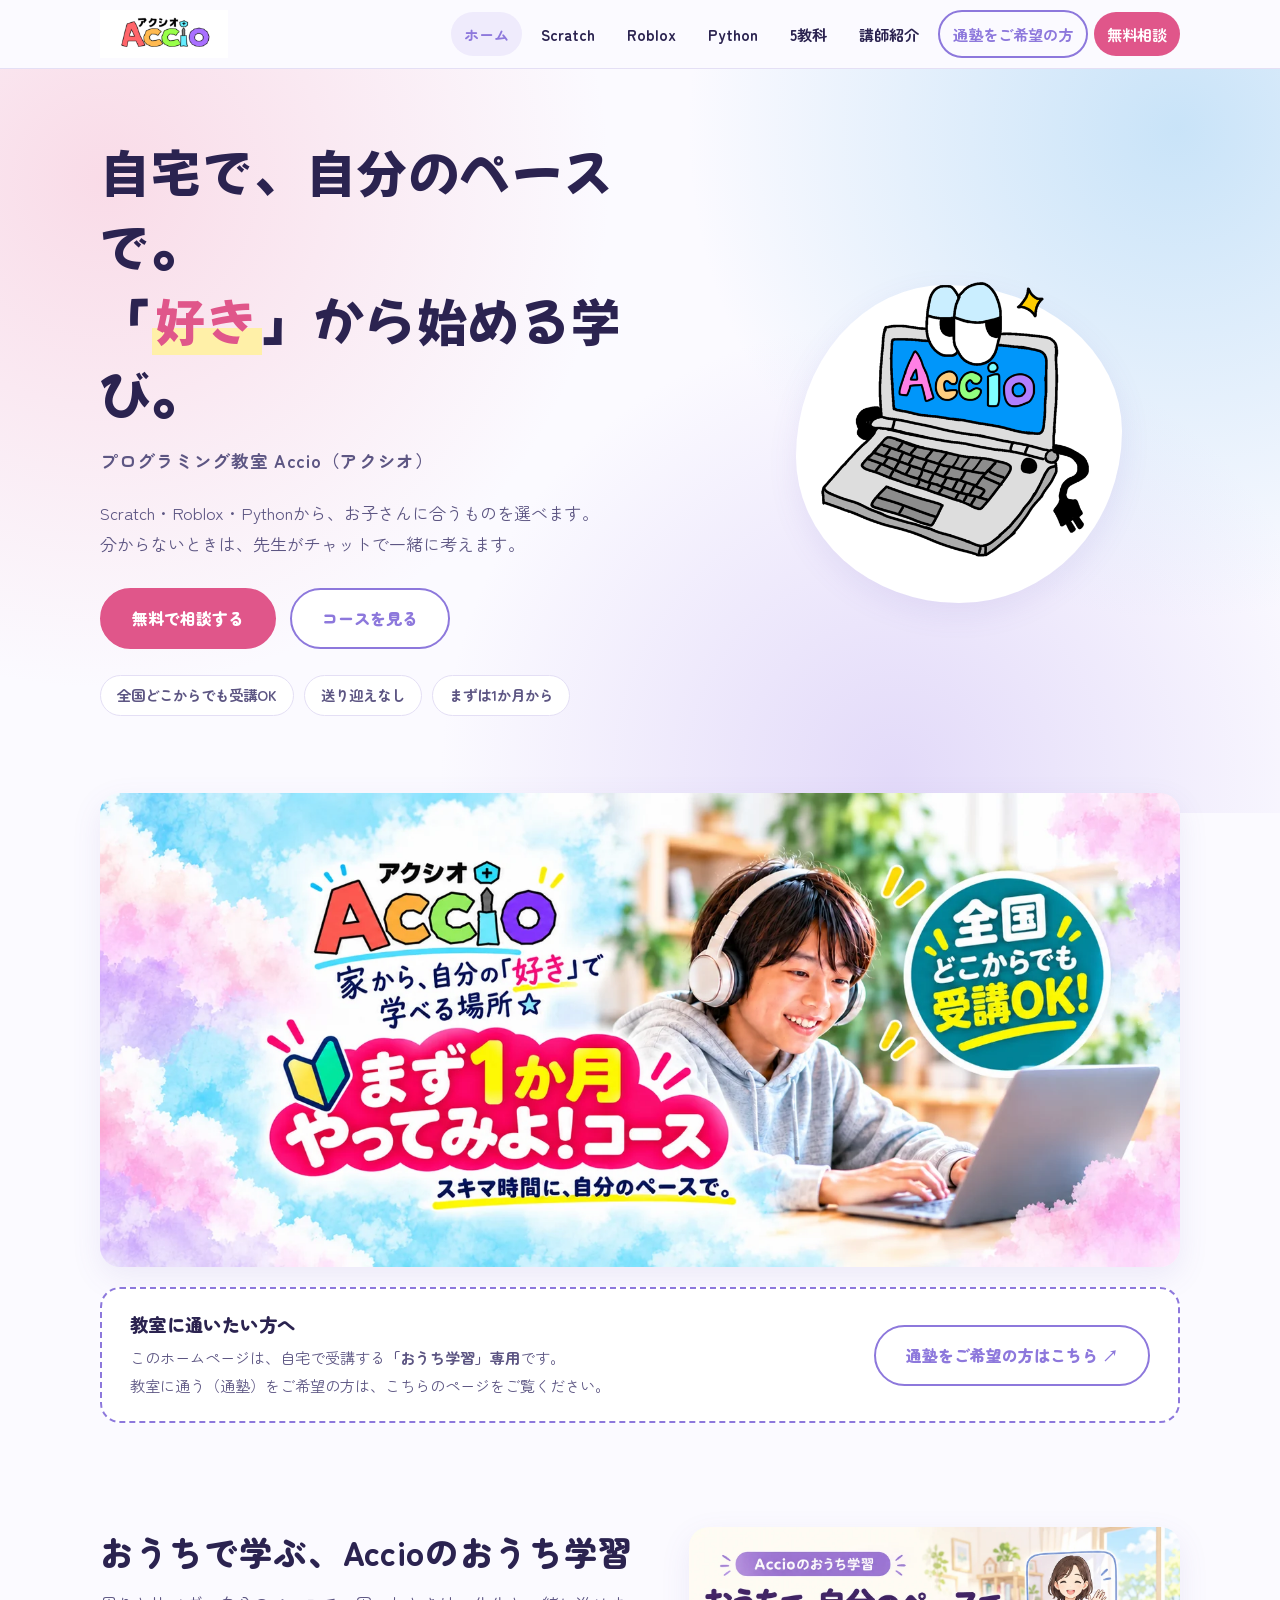
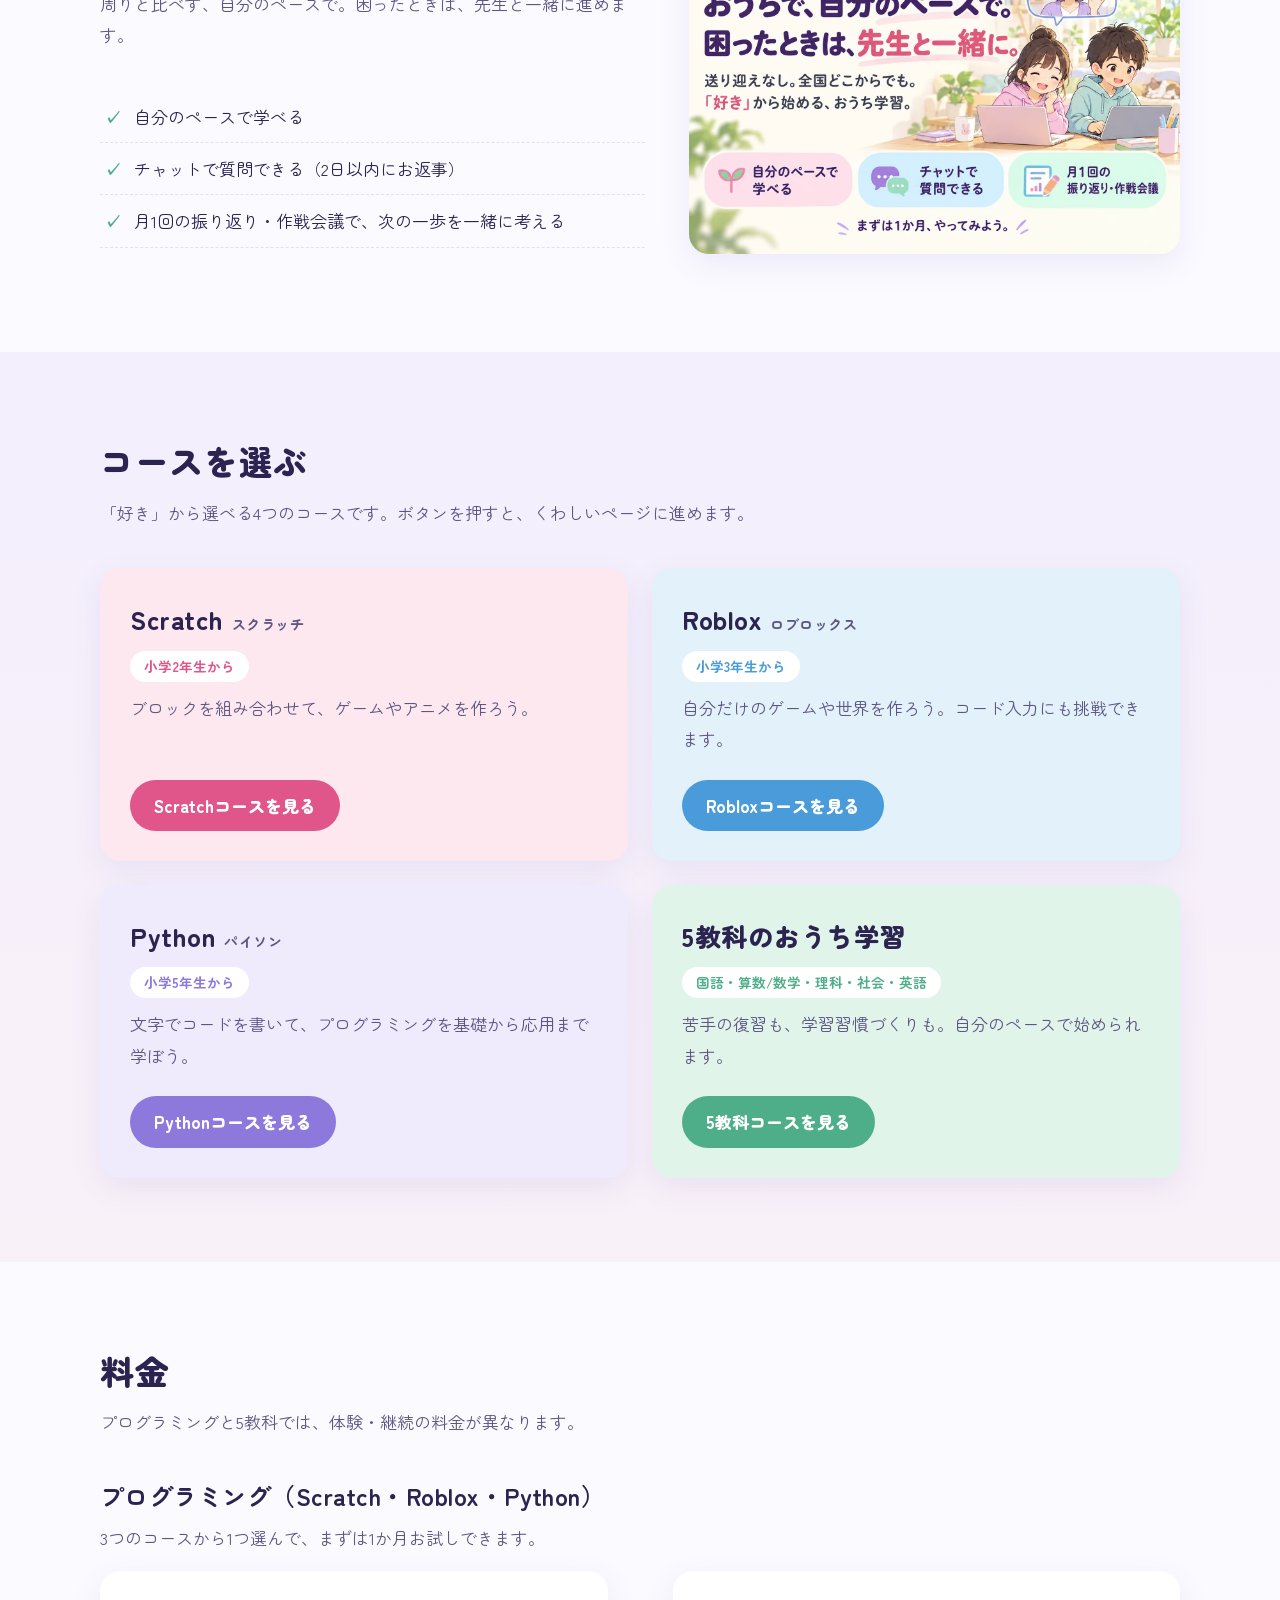
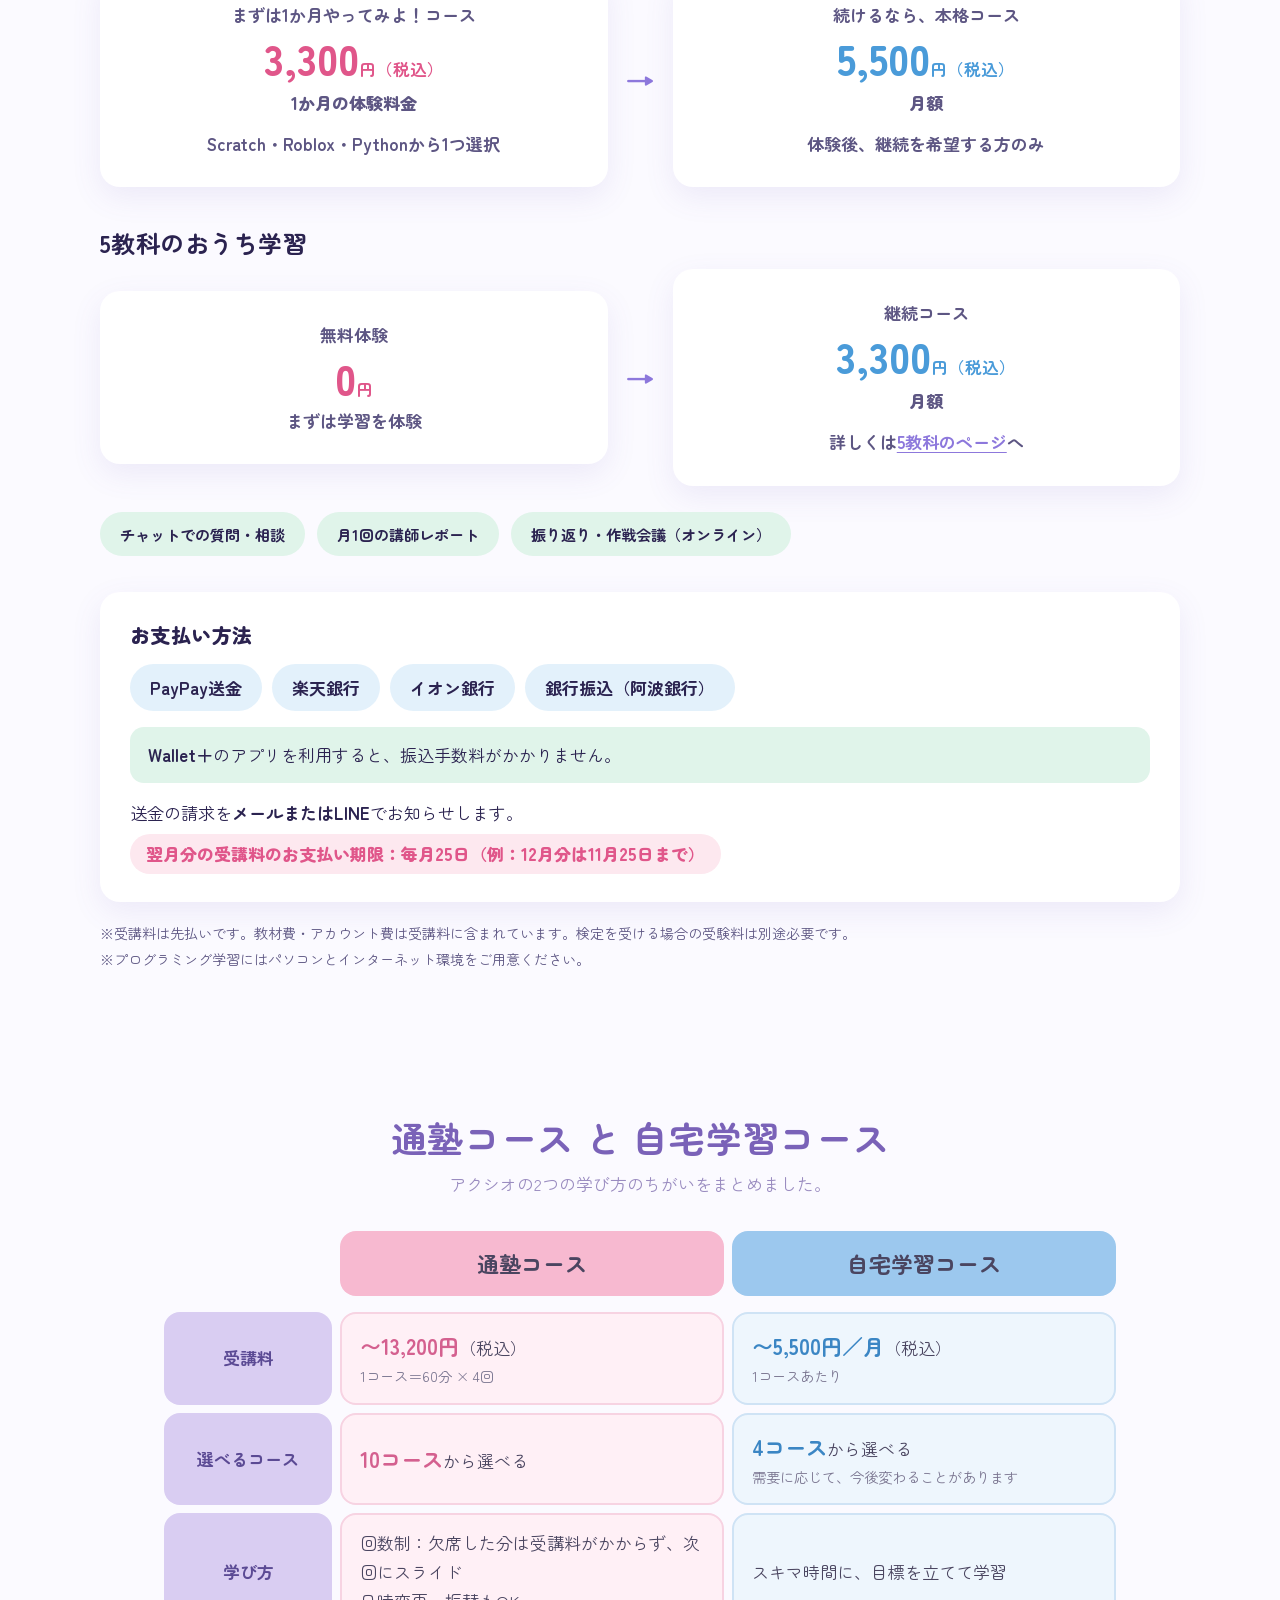
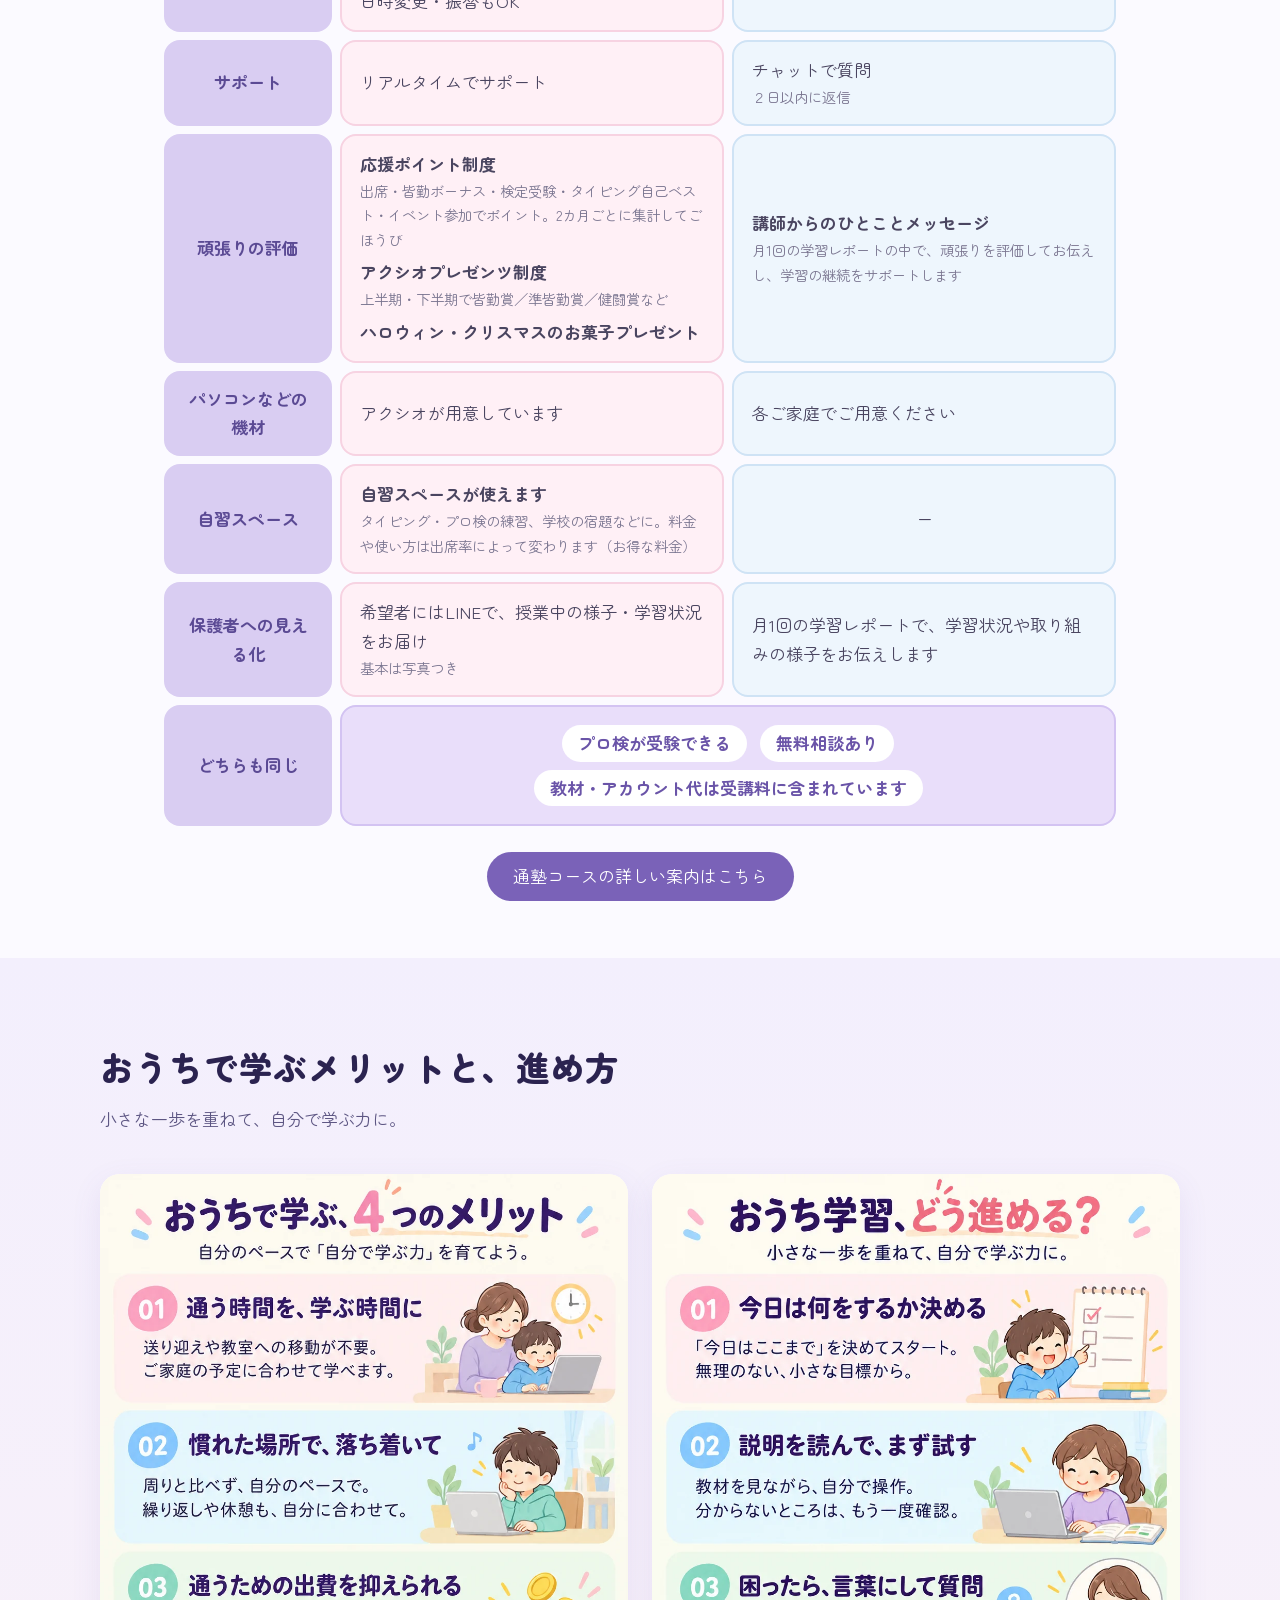
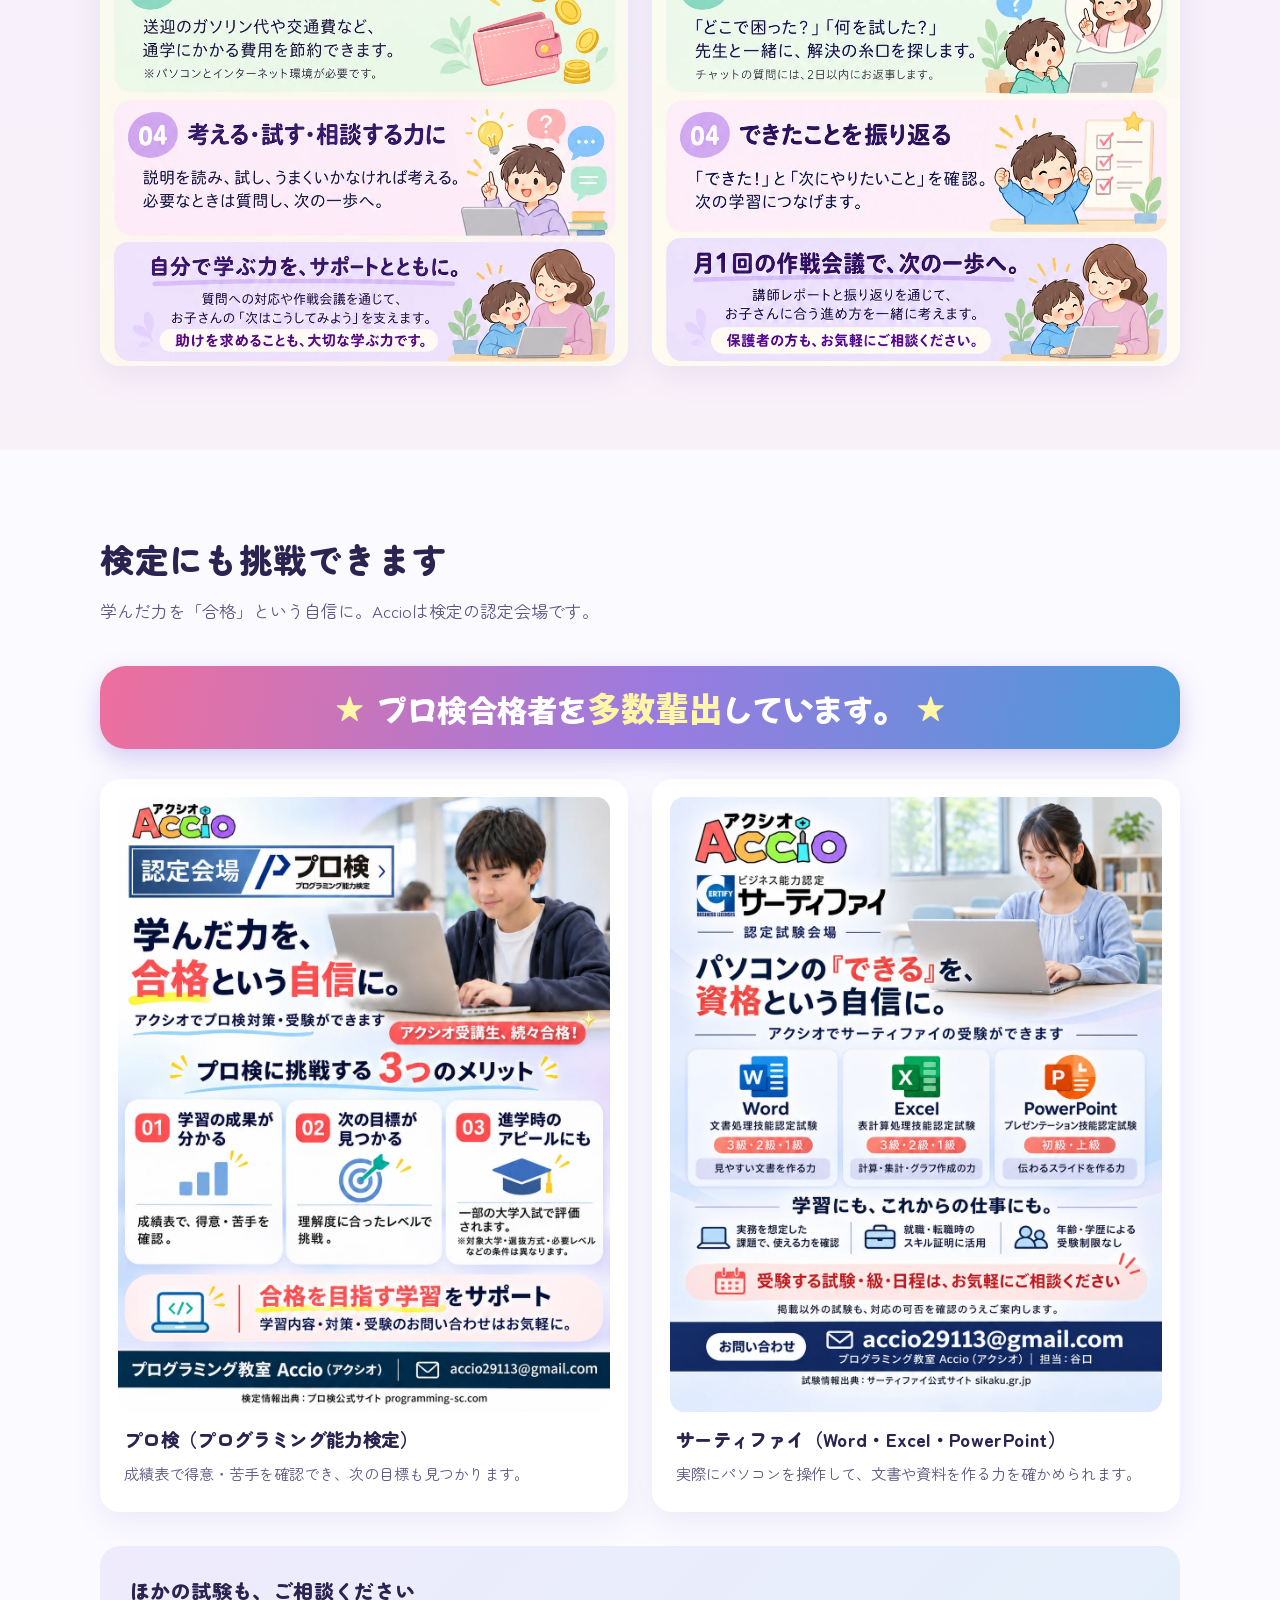
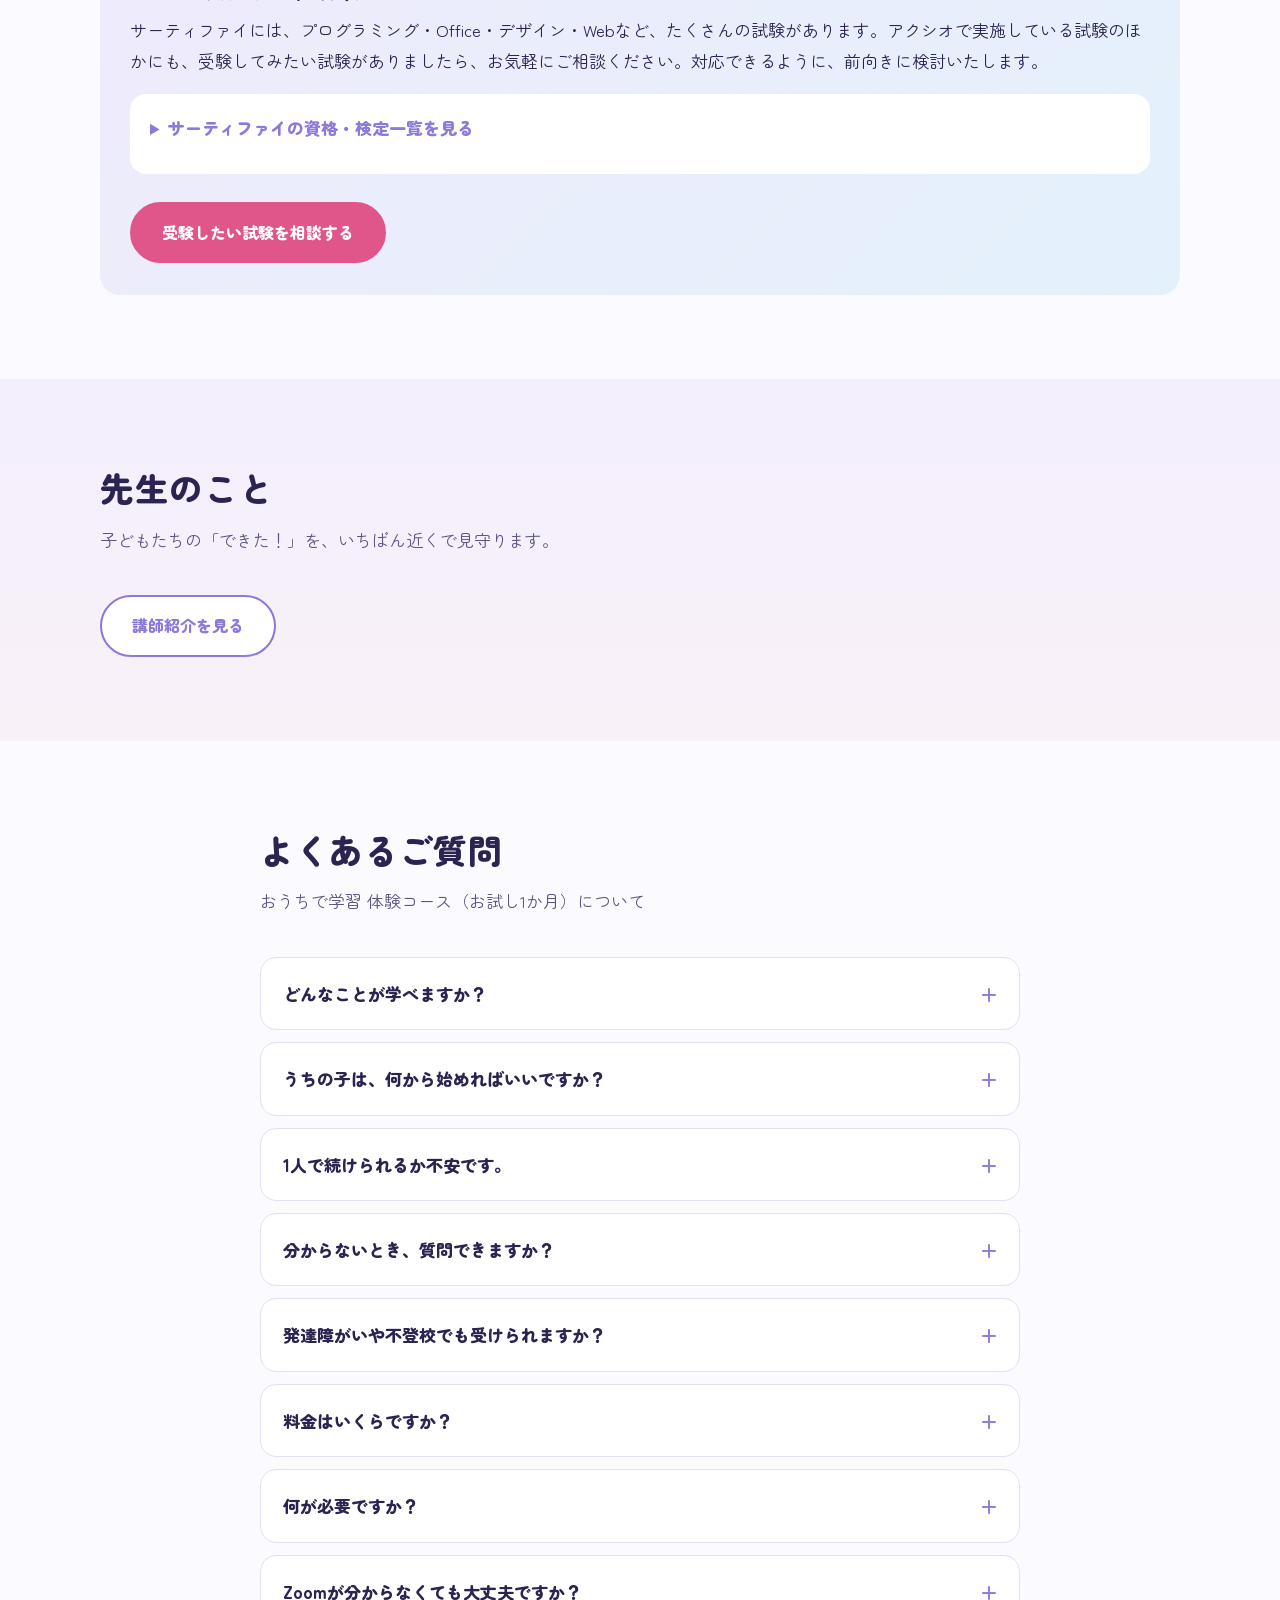
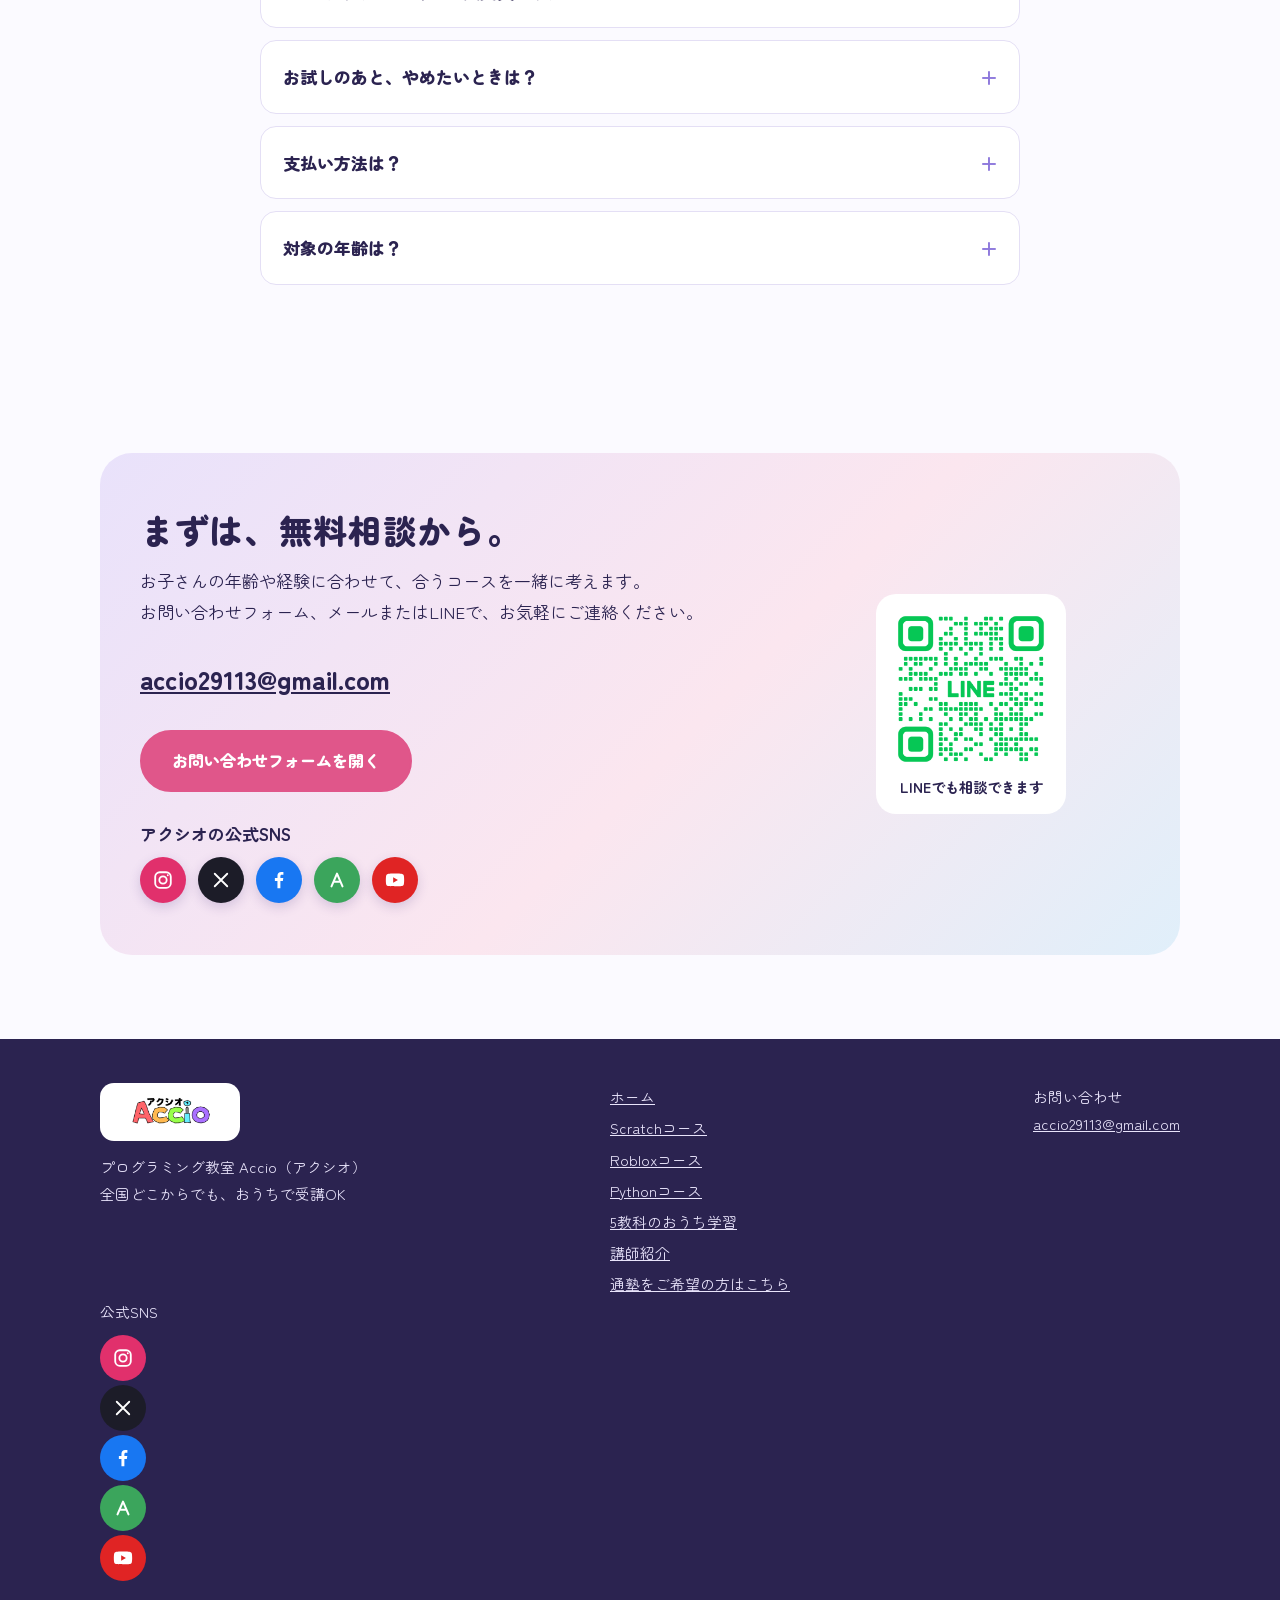
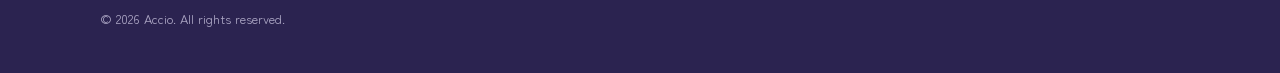
==== commit 730af572: "Add files via upload" ====
--- a/index.html
+++ b/index.html
@@ -27,7 +27,7 @@
 <li><a href="gokyoka.html">5教科</a></li>
 <li><a href="teacher.html">講師紹介</a></li>
 <li class="nav-juku"><a href="https://accio29113.github.io/accio.school/" target="_blank" rel="noopener noreferrer">通塾をご希望の方</a></li>
-<li class="nav-cta"><a href="index.html#contact">無料相談</a></li>
+<li class="nav-cta"><a href="https://docs.google.com/forms/d/e/1FAIpQLSdkqtWFHNfhUqigOPQ6MAlRJA54YKW0S_pAwkJ52RMXYvyKtA/viewform" target="_blank" rel="noopener noreferrer">無料相談</a></li>
     </ul></nav>
   </div>
 </header>
@@ -40,7 +40,7 @@
         <span>プログラミング教室 Accio（アクシオ）</span></h1>
       <p class="lead">Scratch・Roblox・Pythonから、お子さんに合うものを選べます。分からないときは、先生がチャットで一緒に考えます。</p>
       <div class="btn-row">
-        <a class="btn" href="#contact">無料で相談する</a>
+        <a class="btn" href="https://docs.google.com/forms/d/e/1FAIpQLSdkqtWFHNfhUqigOPQ6MAlRJA54YKW0S_pAwkJ52RMXYvyKtA/viewform" target="_blank" rel="noopener noreferrer">無料で相談する</a>
         <a class="btn ghost" href="#courses">コースを見る</a>
       </div>
       <ul class="badges">
@@ -300,7 +300,7 @@
         <div class="shot"><img src="images/certify-list.webp" alt="サーティファイの資格・検定一覧（情報処理・プログラミング、Office・デザイン、Web・マーケティング、コミュニケーション、著作権、コンプライアンス、ホテル実務）" loading="lazy" width="1600" height="1788"></div>
         <p class="note">※アクシオで実施する試験・級・日程は、別途お問い合わせください。最新情報はサーティファイ公式サイトでご確認ください。</p>
       </details>
-      <div class="btn-row"><a class="btn" href="mailto:accio29113@gmail.com?subject=%E3%82%B5%E3%83%BC%E3%83%86%E3%82%A3%E3%83%95%E3%82%A1%E3%82%A4%E3%83%BB%E6%A4%9C%E5%AE%9A%E3%81%AE%E7%9B%B8%E8%AB%87">受験したい試験を相談する</a></div>
+      <div class="btn-row"><a class="btn" href="https://docs.google.com/forms/d/e/1FAIpQLSdkqtWFHNfhUqigOPQ6MAlRJA54YKW0S_pAwkJ52RMXYvyKtA/viewform" target="_blank" rel="noopener noreferrer">受験したい試験を相談する</a></div>
     </div>
   </div>
 </section>
@@ -339,9 +339,9 @@
       <div class="contact-grid">
         <div>
           <h2 class="sec-title">まずは、無料相談から。</h2>
-          <p>お子さんの年齢や経験に合わせて、合うコースを一緒に考えます。<br>メールまたはLINEで、お気軽にご連絡ください。</p>
-          <a class="mail" href="mailto:accio29113@gmail.com?subject=%E7%84%A1%E6%96%99%E7%9B%B8%E8%AB%87%E3%83%BB%E3%81%8A%E5%95%8F%E3%81%84%E5%90%88%E3%82%8F%E3%81%9B">accio29113@gmail.com</a>
-          <div class="btn-row"><a class="btn" href="mailto:accio29113@gmail.com?subject=%E7%84%A1%E6%96%99%E7%9B%B8%E8%AB%87%E3%83%BB%E3%81%8A%E5%95%8F%E3%81%84%E5%90%88%E3%82%8F%E3%81%9B">メールで無料相談する</a></div>
+          <p>お子さんの年齢や経験に合わせて、合うコースを一緒に考えます。<br>お問い合わせフォーム、メールまたはLINEで、お気軽にご連絡ください。</p>
+          <a class="mail" href="mailto:accio29113@gmail.com">accio29113@gmail.com</a>
+          <div class="btn-row"><a class="btn" href="https://docs.google.com/forms/d/e/1FAIpQLSdkqtWFHNfhUqigOPQ6MAlRJA54YKW0S_pAwkJ52RMXYvyKtA/viewform" target="_blank" rel="noopener noreferrer">お問い合わせフォームを開く</a></div>
           <p style="margin:26px 0 8px;font-weight:700">アクシオの公式SNS</p><ul class="sns " aria-label="Accioの公式SNS"><li><a href="https://www.instagram.com/accio29113/" target="_blank" rel="noopener noreferrer" aria-label="Instagram" title="Instagram" style="background:#e1306c"><svg viewBox="0 0 24 24" width="22" height="22" fill="none" stroke="#fff" stroke-width="2" stroke-linecap="round"><rect x="3.5" y="3.5" width="17" height="17" rx="5"/><circle cx="12" cy="12" r="4"/><circle cx="17.2" cy="6.8" r="1" fill="#fff" stroke="none"/></svg></a></li><li><a href="https://x.com/accio29113" target="_blank" rel="noopener noreferrer" aria-label="X" title="X" style="background:#1c1c28"><svg viewBox="0 0 24 24" width="20" height="20" fill="none" stroke="#fff" stroke-width="2.2" stroke-linecap="round"><path d="M4.5 4.5l15 15M19.5 4.5l-15 15"/></svg></a></li><li><a href="https://www.facebook.com/accio29113" target="_blank" rel="noopener noreferrer" aria-label="Facebook" title="Facebook" style="background:#1877f2"><svg viewBox="0 0 24 24" width="22" height="22" fill="#fff"><path d="M13.5 21v-8h2.7l.5-3.2h-3.2V7.8c0-.9.4-1.6 1.7-1.6h1.6V3.4c-.3 0-1.3-.2-2.4-.2-2.5 0-4.1 1.5-4.1 4.2v2.4H7.5V13h2.8v8z"/></svg></a></li><li><a href="https://ameblo.jp/bz178love54/" target="_blank" rel="noopener noreferrer" aria-label="アメブロ" title="アメブロ" style="background:#3ba55c"><svg viewBox="0 0 24 24" width="22" height="22" fill="none" stroke="#fff" stroke-width="2.2" stroke-linecap="round" stroke-linejoin="round"><path d="M6 19L12 5l6 14M8.5 14h7"/></svg></a></li><li><a href="https://www.youtube.com/@accio29113" target="_blank" rel="noopener noreferrer" aria-label="YouTube" title="YouTube" style="background:#e02424"><svg viewBox="0 0 24 24" width="22" height="22" fill="#fff"><path d="M21.6 7.2a2.5 2.5 0 0 0-1.8-1.8C18.2 5 12 5 12 5s-6.2 0-7.8.4A2.5 2.5 0 0 0 2.4 7.2C2 8.8 2 12 2 12s0 3.2.4 4.8a2.5 2.5 0 0 0 1.8 1.8C5.8 19 12 19 12 19s6.2 0 7.8-.4a2.5 2.5 0 0 0 1.8-1.8c.4-1.6.4-4.8.4-4.8s0-3.2-.4-4.8zM10 15V9l5.2 3z"/></svg></a></li></ul>
         </div>
         <div class="qr"><img src="images/qr-line.png" alt="LINEの友だち追加QRコード"><span>LINEでも相談できます</span></div>
--- a/css/style.css
+++ b/css/style.css
@@ -1,143 +1,368 @@
-:root{--ink:#253447;--muted:#66758a;--pink:#ff677b;--blue:#39bde9;--green:#8cdd62;--paper:#fff;--soft:#f7f9ff}*{box-sizing:border-box}html{scroll-behavior:smooth}body{margin:0;color:var(--ink);font-family:'Yu Gothic','Hiragino Kaku Gothic ProN',Meiryo,sans-serif;line-height:1.8}a{color:inherit;text-decoration:none}.header{height:90px;display:flex;align-items:center;justify-content:space-between;padding:8px max(5%,calc((100vw - 1180px)/2));background:#fff;position:sticky;top:0;z-index:20;box-shadow:0 3px 20px #243b5510}.brand img{width:170px;height:70px;object-fit:contain}.header nav{display:flex;align-items:center;gap:23px;font-size:13px;font-weight:700}.header nav a:hover{color:#ed627d}.nav-cta{padding:10px 18px;border-radius:99px;background:#fce5eb}.menu{display:none}.hero{min-height:600px;background:linear-gradient(125deg,#fff8fa 0%,#f4f8ff 55%,#effef9 100%);display:grid;grid-template-columns:1.2fr 1fr;align-items:center;gap:30px;padding:70px max(7%,calc((100vw - 1100px)/2));overflow:hidden}.eyebrow{font-size:12px;font-weight:900;letter-spacing:.13em;color:#e96b8b}.hero h1{font-size:clamp(42px,5.3vw,74px);line-height:1.34;letter-spacing:.02em;margin:22px 0}.hero h1 em{font-style:normal;color:#ef6684}.hero-copy>p{font-size:17px;color:#526176}.hero-actions{display:flex;gap:12px;flex-wrap:wrap;margin:30px 0}.btn{display:inline-block;padding:13px 26px;border-radius:99px;font-size:14px;font-weight:800;transition:transform .2s,box-shadow .2s}.btn:hover{transform:translateY(-2px);box-shadow:0 8px 20px #23354720}.primary{background:linear-gradient(100deg,#f8698c,#f78e69);color:#fff}.ghost{border:2px solid #e6d7df;background:white}.hero-tags{display:flex;flex-wrap:wrap;gap:9px}.hero-tags span{font-size:12px;background:#fff;border-radius:99px;padding:5px 12px;color:#617086}.hero-art{position:relative;min-height:400px;display:grid;place-items:center}.hero-art img{width:min(90%,400px);z-index:2;border-radius:50%;box-shadow:0 24px 50px #394c7020}.orb{position:absolute;border-radius:50%}.orb-a{width:390px;height:390px;background:#d9f3ff;right:-60px;top:0}.orb-b{width:220px;height:220px;background:#ffe3eb;left:0;bottom:0}.bubble{position:absolute;right:0;bottom:0;background:#fff;border-radius:20px;padding:12px 22px;box-shadow:0 12px 30px #33445520;font-weight:800;z-index:3}.section{padding:95px max(7%,calc((100vw - 1100px)/2))}.section-heading{max-width:660px;margin-bottom:35px}.section-heading.center{text-align:center;margin:0 auto 42px}.section h2,.contact h2{font-size:clamp(27px,3vw,42px);line-height:1.5;margin:12px 0}.section-heading p,.section p{color:#5f6e80}.feature-grid{display:grid;grid-template-columns:repeat(3,1fr);gap:22px}.feature,.course,.info-card,.access-card{background:#fff;border:1px solid #e9edf5;border-radius:23px;padding:27px;box-shadow:0 8px 26px #2c45600a}.feature-icon{width:58px;height:58px;border-radius:18px;display:grid;place-items:center;font-size:28px;font-weight:bold}.pink{background:#ffecf1;color:#ed678a}.blue{background:#e3f6ff;color:#2bafd6}.green{background:#ecffe5;color:#4eaf4c}.feature h3,.course h3{font-size:18px;margin:15px 0 6px}.feature p,.course p{font-size:14px;margin:0}.section-soft{background:var(--soft)}.course-grid{display:grid;grid-template-columns:repeat(5,1fr);gap:16px}.course{position:relative;padding:22px;min-height:230px}.course-emoji{font-size:34px}.course h3{font-size:17px}.course small{display:block;margin-top:12px;color:#748196;font-weight:700}.upcoming{border:2px dashed #ee93aa;background:#fff8fb}.status{position:absolute;right:12px;top:12px;font-size:11px;background:#ffe2eb;color:#d34d75;border-radius:99px;padding:3px 10px;font-weight:800}.info-grid,.access-grid{display:grid;grid-template-columns:repeat(2,1fr);gap:20px}.info-card{padding:34px}.info-card h3{font-size:24px;margin:10px 0}.info-card h3 strong{font-size:36px;color:#ec6786}.highlight{background:#f5fbff;border-color:#d5efff}.price{font-size:34px;font-weight:900;color:#ea6587}.price small{font-size:14px;color:#607185}.note{font-size:12px!important;color:#7b8795!important}.center{text-align:center}.footnote{margin-top:22px}.exam{background:linear-gradient(110deg,#fef6fb,#f3f8ff);display:grid;grid-template-columns:1.3fr .7fr;gap:30px;align-items:center}.exam-art{font-size:100px;text-align:center}.exam-art span{display:block;font-size:17px;font-weight:800}.home-learning{background:#f7fff9;text-align:center}.home-learning>div{max-width:650px;margin:auto}.home-learning .btn{margin-top:15px}.access-card h3{margin-top:0}.contact{padding:90px 20px;background:#263b57;color:#fff;text-align:center}.contact-inner{max-width:720px;margin:auto}.contact .eyebrow{color:#ffb3c3}.contact p{color:#e4e9f1}.contact .btn{margin:18px 0}.contact-mail{font-size:13px}footer{text-align:center;padding:40px 20px;background:#f8fafc}footer img{width:130px;height:70px;object-fit:contain}footer p{font-size:12px;margin:0}@media(max-width:1000px){.course-grid{grid-template-columns:repeat(3,1fr)}.header nav{gap:12px}.header nav a{font-size:11px}}@media(max-width:700px){.header{height:75px;padding:5px 5%}.brand img{width:125px;height:60px}.menu{display:block;background:#fff;border:1px solid #e1e6ef;border-radius:12px;padding:8px 12px;font-weight:700}.header nav{display:none;position:absolute;top:75px;left:0;right:0;background:#fff;flex-direction:column;align-items:stretch;padding:18px 6% 25px;box-shadow:0 12px 22px #1a2c4019}.header nav.open{display:flex}.header nav a{font-size:14px;padding:9px}.hero{grid-template-columns:1fr;padding:50px 7% 45px;gap:0}.hero-copy>p{font-size:15px}.hero-art{min-height:300px}.hero-art img{width:min(75%,300px)}.orb-a{width:260px;height:260px;right:0}.orb-b{width:130px;height:130px}.bubble{right:0;bottom:0;font-size:12px}.section{padding:65px 6%}.feature-grid,.info-grid,.access-grid,.exam{grid-template-columns:1fr}.course-grid{grid-template-columns:repeat(2,1fr);gap:12px}.course{min-height:215px;padding:18px}.course h3{font-size:15px}.course p{font-size:12px}.course small{font-size:11px}.exam-art{font-size:60px}.exam-art span{font-size:14px}}@media(max-width:360px){.course-grid{grid-template-columns:1fr}.course{min-height:0}}
-
-/* Ver.2: course artwork supplied by Accio */
-.course-image{display:flex;align-items:center;justify-content:center;width:100%;height:112px;border-radius:15px;background:#fff;overflow:hidden;padding:8px}
-.course-image img{display:block;width:100%;height:100%;object-fit:contain}
-.course{min-height:290px}
-.course.upcoming .course-image{background:#fff9fc}
-.course-title{font-size:clamp(25px,2.7vw,37px)!important;text-wrap:balance;overflow-wrap:normal}
-.home-learning p{max-width:610px;margin:12px auto;text-wrap:balance}
-@media(max-width:700px){.course-image{height:95px;padding:5px}.course{min-height:270px}.course-title{font-size:clamp(23px,5.7vw,32px)!important}.home-learning p{max-width:30em}}
-@media(max-width:360px){.course{min-height:0}.course-image{height:140px}}
-
-/* Ver.3 About Accio */
-.about-more{margin-top:32px}.about-hero{background:linear-gradient(120deg,#fff4f8,#f2f9ff 58%,#f2fff5);padding:90px max(7%,calc((100vw - 1100px)/2))}.about-hero-inner{display:grid;grid-template-columns:1.25fr .75fr;gap:35px;align-items:center}.about-hero h1{font-size:clamp(35px,4.5vw,60px);line-height:1.45;margin:18px 0}.about-hero h1 span{color:#ef6684}.about-hero p{color:#5f6e80;max-width:630px;margin-bottom:26px}.about-character{text-align:center}.about-character img{max-width:100%;width:310px;border-radius:50%;box-shadow:0 18px 40px #263b5717}.about-values{display:grid;grid-template-columns:repeat(3,1fr);gap:20px}.about-value,.about-panel,.about-message{border-radius:24px;background:#fff;padding:30px;border:1px solid #e7edf4;box-shadow:0 8px 26px #2c45600a}.about-value h3{font-size:19px;margin:9px 0}.about-value p,.about-panel p,.about-message p{color:#5f6e80}.about-number{font-size:13px;font-weight:900;color:#ec6b8b}.about-split{display:grid;grid-template-columns:1.2fr .8fr;gap:35px;align-items:center}.about-panel{background:#fff}.about-panel h3{margin-top:0}.about-panel li{padding:7px 0;font-weight:700}.about-panel ul{padding-left:22px}.about-note{font-size:12px}.about-message{max-width:820px}.header nav a[aria-current="page"]{color:#df5d80}@media(max-width:700px){.about-hero{padding:55px 7%}.about-hero-inner,.about-split,.about-values{grid-template-columns:1fr}.about-character img{width:220px}.about-value,.about-panel,.about-message{padding:24px}}
-
-/* Ver.4: prominent About CTA and course details */
-.about-cta{background:linear-gradient(110deg,#f66d3e,#ed8747);color:#fff;border:0;font-size:16px;font-weight:900;padding:16px 32px;box-shadow:0 8px 22px #d9683850;display:inline-flex;align-items:center;gap:12px;justify-content:center}
-.about-cta:hover,.about-cta:focus-visible{transform:translateY(-5px);box-shadow:0 16px 30px #d9683866}
-.about-cta:focus-visible,.course-card-link:focus-visible{outline:3px solid #2465b8;outline-offset:4px}
-.course-card-link{display:block;height:100%;color:inherit}.course-card-link:hover .course-more{text-decoration:underline}.course-more{display:block;font-size:12px;color:#cf5576;font-weight:800;margin-top:12px}.course-all-link{margin:38px 0 0}
-.courses-hero{padding:78px max(7%,calc((100vw - 1100px)/2));background:linear-gradient(120deg,#fff4f8,#f2f9ff 60%,#f2fff5)}.courses-hero h1{font-size:clamp(32px,4.5vw,56px);line-height:1.4;margin:14px 0}.courses-hero p{max-width:680px;color:#526176}.course-jump{display:flex;flex-wrap:wrap;gap:10px;margin-top:25px}.course-jump a{background:white;border:1px solid #e8dce6;border-radius:99px;padding:7px 15px;font-size:13px;font-weight:700}.course-jump a:hover{background:#fff0f4}
-.course-details{display:grid;gap:24px}.detail-card{display:grid;grid-template-columns:190px 1fr;gap:30px;background:white;border:1px solid #e6edf5;border-radius:24px;padding:30px;scroll-margin-top:110px;box-shadow:0 8px 24px #2c45600b}.detail-image{width:100%;height:190px;object-fit:contain;border-radius:18px;background:#fbfcff;padding:12px}.detail-card h2{font-size:26px;margin:0 0 6px}.detail-lead{font-weight:800;color:#e45d7c!important;margin:8px 0}.detail-desc{margin:10px 0;color:#526176}.detail-facts{display:flex;gap:10px;flex-wrap:wrap;margin:18px 0}.detail-facts span{font-size:13px;font-weight:700;background:#f5f7fb;border-radius:9px;padding:6px 12px}.detail-price{font-size:20px;font-weight:900;color:#263b57}.detail-price small{font-size:12px;font-weight:500;color:#64758a}.detail-upcoming{border:2px dashed #e99aaf;background:#fffafd}.detail-disclaimer{font-size:13px;color:#6d7b8d;margin-top:24px}
-@media(max-width:700px){.about-cta{font-size:14px;padding:15px 20px}.detail-card{grid-template-columns:1fr;padding:22px;gap:14px}.detail-image{height:160px}.detail-card h2{font-size:22px}.courses-hero{padding:55px 6%}.course-jump{gap:7px}.course-jump a{font-size:12px;padding:6px 11px}}
-@media(prefers-reduced-motion:reduce){.about-cta{transition:none}.about-cta:hover{transform:none}}
-
-/* Ver.5: fees page */
-.fee-hero{text-align:center;padding:110px 20px 70px;background:linear-gradient(135deg,#f7f3ff,#fff4ee)}.fee-hero h1{font-size:clamp(2rem,4vw,3.3rem);margin:12px 0}.fee-hero p{color:#576072}.fee-table-wrap{max-width:850px;margin:0 auto 22px;overflow-x:auto;border:1px solid #e9e7ee;border-radius:20px;background:white;box-shadow:0 8px 30px #182b4d0b}.fee-table{width:100%;border-collapse:collapse;text-align:left}.fee-table th{background:#fff3e8;color:#6c3d20}.fee-table th,.fee-table td{padding:15px 22px;border-bottom:1px solid #f0edf1}.fee-table tbody tr:last-child td{border-bottom:0}.fee-table td:last-child{font-weight:700;white-space:nowrap}.fee-caution{font-size:.9rem;color:#687181;text-align:center;max-width:800px;margin:16px auto 26px}.fee-step-grid{display:grid;grid-template-columns:repeat(3,minmax(0,1fr));gap:20px}.fee-step{background:white;border-radius:22px;padding:28px;box-shadow:0 8px 25px #1c2a4508}.fee-step-num{font-weight:800;color:#e76b41}.fee-step h3{margin:10px 0}.fee-self{display:grid;grid-template-columns:1fr 2fr;align-items:center;gap:28px;max-width:850px;margin:0 auto;padding:32px;background:#fff5ed;border-radius:24px}.fee-self-price{font-size:2.5rem;font-weight:800;color:#d65d33}.fee-self-price small{font-size:1rem}@media(max-width:700px){.fee-step-grid,.fee-self{grid-template-columns:1fr}.fee-hero{padding:95px 20px 55px}.fee-table th,.fee-table td{padding:12px 10px;font-size:.87rem}.fee-table td:last-child{white-space:normal}.fee-self{padding:22px}}
-
-/* Ver.6 exams page */
-.exam-detail-hero{background:linear-gradient(135deg,#fff3e7,#f4f6ff)}
-.exam-detail-grid{display:grid;grid-template-columns:repeat(2,minmax(0,1fr));gap:24px;max-width:1050px;margin:0 auto}
-.exam-detail-card{background:#fff;border:1px solid #e8e8e8;border-radius:22px;padding:32px;box-shadow:0 10px 30px rgba(24,32,56,.06)}
-.exam-detail-card h3{font-size:1.3rem;line-height:1.5;margin:12px 0}
-.exam-detail-card p{line-height:1.9}
-.exam-detail-mark{color:#e66c41;font-size:2rem;font-weight:800}.exam-detail-mark span{font-size:.7rem;letter-spacing:.13em;vertical-align:middle}
-.exam-detail-note{font-weight:700;color:#a34b29}
-@media(max-width:720px){.exam-detail-grid{grid-template-columns:1fr}.exam-detail-card{padding:24px}}
-
-/* Ver.7: 教室の取り組み */
-.activities-hero{background:linear-gradient(135deg,#fff4e8,#fff7fa 55%,#eefaff)}
-.activity-grid{display:grid;grid-template-columns:repeat(3,minmax(0,1fr));gap:22px}
-.activity-card{position:relative;background:white;border:1px solid #f0e9e8;border-radius:24px;padding:30px;box-shadow:0 10px 28px #2534470a}
-.activity-number{color:#e66c41;font-size:25px;font-weight:900}.activity-number span{font-size:10px;letter-spacing:.08em;vertical-align:middle}
-.activity-symbol{display:grid;place-items:center;width:68px;height:68px;margin-top:18px;border-radius:20px;background:#fff0e5;color:#e86b3d;font-size:36px}
-.activity-card:nth-child(2) .activity-symbol{background:#f5eaff;color:#9466c4}.activity-card:nth-child(3) .activity-symbol{background:#e9f8ff;color:#4ba5ce}
-.activity-card h3{font-size:21px;margin:20px 0 10px}.activity-card p{margin:0;font-size:14px;line-height:1.95}
-.activity-note{max-width:900px;margin:26px auto 0;font-size:13px;text-align:center}
-.activity-highlight{max-width:1040px;margin:auto;display:grid;grid-template-columns:1.3fr .7fr;gap:35px;align-items:center}
-.activity-highlight-art{text-align:center}.activity-highlight-art img{width:min(100%,270px);border-radius:50%;box-shadow:0 16px 40px #25344718}
-.activity-link{margin-top:18px;background:#e96547;color:white;box-shadow:0 7px 18px #e9654726}
-@media(max-width:760px){.activity-grid,.activity-highlight{grid-template-columns:1fr}.activity-card{padding:24px}.activity-highlight-art img{width:200px}}
-@media(min-width:701px) and (max-width:1120px){.header{padding-left:3%;padding-right:3%}.header nav{gap:10px}.header nav a{font-size:11px}}
-
-/* Ver.8: 講師紹介 */
-.instructor-hero{background:linear-gradient(135deg,#effaff,#fff5f6 55%,#fff7e8)}
-.instructor-intro{display:grid;grid-template-columns:minmax(210px,.75fr) minmax(0,1.25fr);gap:55px;align-items:center;max-width:1050px;margin:auto}
-.instructor-visual{text-align:center;background:linear-gradient(140deg,#e8f7ff,#fff0f2);border-radius:30px;padding:38px 22px}.instructor-visual img{width:min(100%,260px);border-radius:50%;box-shadow:0 12px 30px #25344715}.instructor-visual p{font-size:12px;color:#66758a;margin:14px 0 0}.instructor-role{font-weight:800;color:#d85c4b!important}.instructor-intro h2{margin-top:8px}.instructor-intro p{line-height:2}
-.instructor-cards{display:grid;grid-template-columns:repeat(2,minmax(0,1fr));gap:24px;max-width:1000px;margin:auto}.instructor-card{background:#fff;border:1px solid #e9edf5;border-radius:24px;padding:32px;box-shadow:0 8px 25px #25344709}.instructor-card-icon{display:grid;place-items:center;background:#fff0e8;color:#e96547;border-radius:18px;width:60px;height:60px;font-size:30px;font-weight:800}.instructor-card:nth-child(2) .instructor-card-icon{background:#e7f6ff;color:#39a7cf}.instructor-card h3{font-size:21px}.instructor-values{display:grid;grid-template-columns:repeat(3,minmax(0,1fr));gap:20px}.instructor-values article{border:1px solid #e9edf5;border-radius:22px;padding:25px}.instructor-values strong{color:#e96547;font-size:25px}.instructor-values h3{margin:10px 0}.instructor-note{margin:30px auto 0;max-width:900px;font-size:12px;text-align:center}.instructor-links{display:flex;gap:12px;justify-content:center;flex-wrap:wrap;margin-top:26px}.instructor-btn{background:#e96547;color:white;box-shadow:0 7px 18px #e9654726}.instructor-btn:hover{transform:translateY(-4px);box-shadow:0 12px 24px #e9654740}
-@media(max-width:760px){.instructor-intro,.instructor-cards,.instructor-values{grid-template-columns:1fr}.instructor-intro{gap:26px}.instructor-visual{max-width:360px;margin:auto}.instructor-card{padding:24px}}
-@media(min-width:701px) and (max-width:1200px){.header nav{gap:8px}.header nav a{font-size:10px}.header{padding-left:2%;padding-right:2%}}
-
-/* Ver.9: shared detail-page hero scale, matching course and fee pages */
-.page-hero{padding:110px max(7%,calc((100vw - 1100px)/2)) 80px;min-height:285px;display:flex;flex-direction:column;justify-content:center}
-.page-hero h1{font-size:clamp(32px,4.5vw,56px);line-height:1.4;margin:14px 0;font-weight:900;letter-spacing:.01em}
-.page-hero p{font-size:16px;line-height:1.9;color:#526176;max-width:760px;margin:0}
-/* Fees already uses a centered heading: keep that alignment */
-.fee-hero{align-items:center;text-align:center}
-.access-detail-hero{background:linear-gradient(120deg,#edfaff,#fff5f8 55%,#fff8ed)}
-.access-detail-grid{display:grid;grid-template-columns:repeat(2,minmax(0,1fr));gap:24px}
-.access-detail-card{background:#fff;border:1px solid #e8edf4;border-radius:24px;padding:32px;box-shadow:0 8px 26px #2c45600a}
-.access-detail-card h2{font-size:clamp(24px,3vw,34px);margin:8px 0 16px}
-.access-detail-card p{color:#526176}
-.access-detail-card .access-label{font-weight:800;color:#d95c53}
-.access-notice{margin-top:24px;font-size:13px;color:#66758a}
-.access-info-grid{display:grid;grid-template-columns:repeat(3,minmax(0,1fr));gap:20px}
-.access-info-grid article{border:1px solid #e8edf4;border-radius:20px;padding:24px;background:#fff}
-.access-info-grid h3{margin-top:0}
-.access-page-link{display:inline-flex;margin-top:18px}
-@media(max-width:760px){.page-hero{padding:75px 7% 60px;min-height:240px}.page-hero p{font-size:14px}.access-detail-grid,.access-info-grid{grid-template-columns:1fr}.access-detail-card{padding:24px}}
-
-/* Ver.10: all detail-page hero headings align consistently */
-.fee-hero{align-items:stretch;text-align:left;padding-left:max(7%,calc((100vw - 1100px)/2));padding-right:max(7%,calc((100vw - 1100px)/2))}
-.fee-hero p{max-width:760px}
-@media(max-width:760px){.fee-hero{padding:75px 7% 60px}}
-/* FAQ */
-.faq-layout{max-width:950px;margin:0 auto}.faq-group{margin-bottom:38px}.faq-group h2{font-size:clamp(23px,3vw,30px);margin-bottom:18px}.faq-item{border:1px solid #e7eaf2;border-radius:16px;background:white;margin-bottom:12px;overflow:hidden}.faq-item summary{cursor:pointer;padding:19px 24px;font-weight:800;list-style:none;display:flex;align-items:center;justify-content:space-between;gap:16px}.faq-item summary::-webkit-details-marker{display:none}.faq-item summary:after{content:"＋";color:#e96547;font-size:23px;font-weight:700}.faq-item[open] summary:after{content:"−"}.faq-answer{padding:0 24px 20px;color:#526176;line-height:1.9}.faq-answer p{margin:0}.faq-item[open]{border-color:#f1b59c;box-shadow:0 6px 18px #25344708}.faq-hero{background:linear-gradient(120deg,#f1f9ff,#fff6ee 55%,#fff1f8)}.faq-note{font-size:13px;color:#66758a;max-width:950px;margin:0 auto}
-
-/* Ver.11: larger school branding, instructor portrait */
-.header{min-height:96px;height:auto}
-.brand{display:flex;align-items:center;flex:0 0 auto}
-.brand img{width:190px;height:80px}
-footer img{width:175px;height:90px}
-.instructor-visual img{width:min(100%,300px);height:auto;aspect-ratio:3/4;object-fit:cover;border-radius:20px}
-.instructor-visual p{font-size:18px;font-weight:900;color:#253447}
-@media(max-width:1200px) and (min-width:701px){.brand img{width:170px;height:75px}.header nav{gap:7px}}
-@media(max-width:700px){.header{min-height:78px}.brand img{width:145px;height:68px}.header nav{top:78px}footer img{width:160px;height:84px}}
-
-.notice-bar{background:#eaf8fe;padding:14px 5%;text-align:center}.notice-bar p{margin:0;font-size:15px}.notice-bar b{background:#39bde9;color:#fff;border-radius:99px;padding:2px 14px;margin-right:12px;font-size:13px}
-.sns{display:flex;gap:10px;justify-content:center;list-style:none;margin:14px 0;padding:0}.sns a{width:40px;height:40px;border-radius:50%;display:flex;align-items:center;justify-content:center}
-.foot-addr{margin:6px 0 0}
-
-.hero h1{font-family:'Mochiy Pop One','Yu Gothic','Hiragino Kaku Gothic ProN',sans-serif;font-weight:400;font-size:clamp(34px,4.6vw,62px);line-height:1.45}
-.primary,.about-cta{background:linear-gradient(100deg,#f8698c,#f78e69);color:#fff}
-.btn.primary,.about-cta,.activity-link,.instructor-btn{position:relative;overflow:hidden;isolation:isolate}
-.btn.primary::after,.about-cta::after,.activity-link::after,.instructor-btn::after{content:"";position:absolute;top:0;left:-70%;width:45%;height:100%;background:linear-gradient(100deg,transparent,rgba(255,255,255,.6),transparent);transform:skewX(-20deg);animation:accio-shine 3.4s ease-in-out infinite;pointer-events:none}
-@keyframes accio-shine{0%{left:-70%}55%,100%{left:130%}}
-@media (prefers-reduced-motion:reduce){.btn.primary::after,.about-cta::after,.activity-link::after,.instructor-btn::after{animation:none;display:none}}
-
-.cmp{max-width:1000px;margin:0 auto;color:#4a4560;line-height:1.7}
-.cmp-sr{position:absolute;width:1px;height:1px;overflow:hidden;clip:rect(0 0 0 0);white-space:nowrap}
-.cmp-table{width:100%;max-width:1000px;margin:0 auto;border-collapse:separate;border-spacing:8px;table-layout:fixed}
-.cmp-table th,.cmp-table td{color:#4a4560;padding:14px 18px;border-radius:16px;vertical-align:middle;text-align:left}
-.cmp-corner{width:18%;background:transparent}
-.cmp-h{color:#fff;text-align:center!important;font-size:clamp(16px,2.4vw,22px);padding:14px!important}
-.cmp-h1{background:#f7b9d0}.cmp-h2{background:#9cc8ee}
-.cmp-table th.cmp-k{background:#d9cdf2;color:#5b4a94;font-weight:bold;text-align:center!important;font-size:clamp(13px,1.8vw,17px)}
-.cmp-k2{background:#c9b6ee}
-.cmp-a{background:#fff0f6;border:2px solid #f7d3e2}
-.cmp-b{background:#eef6fd;border:2px solid #cfe3f5}
-.cmp-c{background:#e9defa;border:2px solid #d3c3f2;text-align:center!important}
-.cmp-c span{display:inline-block;background:#fff;color:#6a54a8;font-weight:bold;border-radius:30px;padding:4px 16px;margin:4px}
-.cmp-table small{display:block;font-size:.85em;color:#7a7590}
-.cmp-table strong{color:#4a4560;display:block;margin-top:6px}.cmp-table strong:first-child{margin-top:0}
-.cmp-big{font-size:1.25em;font-weight:bold}.cmp-pk{color:#d4608f}.cmp-bl{color:#3b86c4}
-.cmp-none{text-align:center!important;color:#9aa}
-
-.cmp-more a{display:inline-block;background:#7a62b8;color:#fff;text-decoration:none;padding:10px 26px;border-radius:30px}
-
-/* スマホ：行ごとのカードに切り替え */
-@media (max-width:700px){
-  .cmp-table,.cmp-table tbody,.cmp-table tr,.cmp-table th,.cmp-table td{display:block;width:auto}
-  .cmp-table thead{position:absolute;width:1px;height:1px;overflow:hidden}
-  .cmp-table{border-spacing:0}
-  .cmp-table tr{margin-bottom:18px}
-  .cmp-table th.cmp-k{border-radius:16px 16px 0 0;padding:10px}
-  .cmp-table td{border-radius:0;margin-top:4px}
-  .cmp-table tr td:last-child{border-radius:0 0 16px 16px}
-  .cmp-table td[data-label]::before{content:attr(data-label);display:block;font-weight:bold;font-size:.8em;margin-bottom:4px}
-  .cmp-a::before{color:#d4608f}.cmp-b::before{color:#3b86c4}
-  .cmp-none{text-align:left!important}
-}
-.activity-link,.instructor-btn{background:linear-gradient(100deg,#f8698c,#f78e69);color:#fff}
-.exam-photo{display:block;width:100%;height:auto;aspect-ratio:16/9;object-fit:cover;border-radius:16px;margin:0 0 18px}
+/* ==========================================================
+   タイトル用フォント
+   ① けいふぉんと（fonts/keifont.ttf を置くと自動で使われます）
+   ② 置いていない場合は、Googleフォントの「Mochiy Pop One」（丸くて読みやすいポップ体）
+   ========================================================== */
+@font-face {
+  font-family: "Keifont";
+  src: local("けいふぉんと"), local("Keifont"), url("../fonts/keifont.ttf") format("truetype");
+  font-display: swap;
+}
+:root { --font-title: "Keifont", "Mochiy Pop One", "Zen Maru Gothic", "Hiragino Maru Gothic ProN", sans-serif; }
+
+/* ---------- 通塾の案内・お支払い方法 ---------- */
+.nav .nav-juku a { border: 2px solid var(--lavender); color: var(--lavender); }
+.nav .nav-juku a:hover { background: var(--lavender-bg); }
+.notice-sec { padding: 0 0 20px; }
+.juku-box { display: flex; align-items: center; justify-content: space-between; gap: 20px; flex-wrap: wrap; background: #fff; border: 2px dashed var(--lavender); border-radius: var(--radius); padding: 22px 28px; }
+.juku-box h2 { font-size: 1.15rem; font-weight: 900; margin-bottom: 4px; }
+.juku-box p { margin: 0; color: var(--ink-soft); font-size: .95rem; }
+.pay-box { margin-top: 36px; background: #fff; border-radius: var(--radius); box-shadow: var(--shadow); padding: 28px 30px; }
+.pay-box h3 { font-size: 1.25rem; font-weight: 900; margin-bottom: 14px; }
+.pay-list { list-style: none; padding: 0; margin: 0 0 16px; display: flex; flex-wrap: wrap; gap: 10px; }
+.pay-list li { background: var(--sky-bg); border-radius: 999px; padding: 8px 20px; font-weight: 700; }
+.pay-tip { background: var(--mint-bg); border-radius: 14px; padding: 12px 18px; margin-bottom: 14px; }
+.pay-flow { margin: 0; }
+.pay-flow span { display: inline-block; margin-top: 6px; background: var(--pink-bg); color: var(--pink); font-weight: 900; border-radius: 999px; padding: 4px 16px; }
+@media (max-width: 640px) {
+  .juku-box { padding: 20px 18px; }
+  .juku-box .btn { width: 100%; text-align: center; }
+  .pay-box { padding: 22px 18px; }
+}
+
+/* ==========================================================
+   Accio（アクシオ）ホームページ  共通スタイル
+   色を変えたいときは、まず下の :root の値だけ直せばOKです
+   ========================================================== */
+:root {
+  --bg: #fbfaff;          /* ページ全体の背景（ごく薄いラベンダー） */
+  --ink: #2b2350;         /* 文字色（深い藍紫） */
+  --ink-soft: #5d5683;    /* 補足の文字色 */
+  --line: #e4dff5;        /* 区切り線 */
+
+  --lavender: #8d78dc;    /* メインの紫 */
+  --lavender-bg: #efebfc;
+  --pink: #e0568a;        /* ボタンなど目立たせたい所 */
+  --pink-bg: #fde8ef;
+  --sky: #4a9bd9;
+  --sky-bg: #e3f1fb;
+  --mint: #4fae8a;
+  --mint-bg: #e0f4ea;
+
+  --radius: 20px;
+  --shadow: 0 10px 30px rgba(110, 90, 190, 0.10);
+  --font: "Zen Maru Gothic", "Hiragino Maru Gothic ProN", "Yu Gothic", "Meiryo", sans-serif;
+}
+
+* { box-sizing: border-box; }
+html { scroll-behavior: smooth; }
+body {
+  margin: 0;
+  font-family: var(--font);
+  font-size: 17px;
+  line-height: 1.85;
+  color: var(--ink);
+  background: var(--bg);
+  -webkit-text-size-adjust: 100%;
+}
+img { max-width: 100%; height: auto; display: block; }
+a { color: var(--lavender); }
+h1, h2, h3 { line-height: 1.5; margin: 0; letter-spacing: .02em; }
+p { margin: 0 0 1em; }
+:focus-visible { outline: 3px solid var(--sky); outline-offset: 3px; border-radius: 6px; }
+
+.wrap { width: min(1080px, 92%); margin-inline: auto; }
+.narrow { width: min(760px, 92%); margin-inline: auto; }
+section { padding: 84px 0; }
+.sec-title { font-size: clamp(1.5rem, 3.4vw, 2.1rem); font-weight: 900; margin-bottom: 10px; }
+.sec-lead { color: var(--ink-soft); margin-bottom: 40px; max-width: 40em; }
+.bg-tint { background: linear-gradient(180deg, #f3effd 0%, #f9f1f8 100%); }
+
+/* ---------- ヘッダー ---------- */
+.site-header {
+  position: sticky; top: 0; z-index: 50;
+  background: rgba(251, 250, 255, .92);
+  backdrop-filter: blur(8px);
+  border-bottom: 1px solid var(--line);
+}
+.header-inner { display: flex; align-items: center; justify-content: space-between; gap: 16px; padding: 10px 0; }
+.brand img { width: 128px; }
+.nav ul { list-style: none; display: flex; gap: 6px; margin: 0; padding: 0; align-items: center; }
+.nav a { display: block; padding: 8px 13px; border-radius: 999px; color: var(--ink); text-decoration: none; font-weight: 700; font-size: .95rem; }
+.nav a:hover { background: var(--lavender-bg); }
+.nav a[aria-current="page"] { background: var(--lavender-bg); color: var(--lavender); }
+.nav .nav-cta a { background: var(--pink); color: #fff; }
+.nav .nav-cta a:hover { background: #cc4478; }
+.menu-btn { display: none; background: none; border: 2px solid var(--line); border-radius: 12px; padding: 8px 12px; font: inherit; font-weight: 700; color: var(--ink); cursor: pointer; }
+
+@media (max-width: 1020px) {
+  .menu-btn { display: block; }
+  .nav { display: none; position: absolute; left: 0; right: 0; top: 100%; background: var(--bg); border-bottom: 1px solid var(--line); padding: 12px 4%; }
+  .nav.open { display: block; }
+  .nav ul { flex-direction: column; align-items: stretch; }
+  .nav a { padding: 12px 14px; }
+}
+
+/* ---------- ボタン ---------- */
+.btn {
+  display: inline-block; padding: 14px 30px; border-radius: 999px;
+  font-weight: 900; text-decoration: none; font-size: 1rem;
+  background: var(--pink); color: #fff; border: 2px solid var(--pink);
+  transition: transform .15s ease, background .15s ease;
+}
+.btn:hover { transform: translateY(-2px); background: #cc4478; border-color: #cc4478; }
+.btn.ghost { background: #fff; color: var(--lavender); border-color: var(--lavender); }
+.btn.ghost:hover { background: var(--lavender-bg); }
+.btn-row { display: flex; flex-wrap: wrap; gap: 14px; margin-top: 28px; }
+
+/* ---------- ヒーロー（トップ） ---------- */
+.hero {
+  padding: 64px 0 80px;
+  background:
+    radial-gradient(circle at 8% 15%, rgba(247, 182, 203, .45), transparent 38%),
+    radial-gradient(circle at 92% 8%, rgba(140, 200, 240, .45), transparent 36%),
+    radial-gradient(circle at 70% 95%, rgba(190, 170, 240, .40), transparent 40%),
+    var(--bg);
+}
+.hero-grid { display: grid; grid-template-columns: 1.15fr .85fr; gap: 40px; align-items: center; }
+.hero h1 { font-size: clamp(2rem, 5.2vw, 3.3rem); font-weight: 900; line-height: 1.4; }
+.hero h1 span { display: block; font-size: .5em; font-weight: 700; color: var(--ink-soft); margin-top: 16px; letter-spacing: .04em; }
+.hero p.lead { margin-top: 22px; max-width: 30em; color: var(--ink-soft); }
+.hero-chara { position: relative; justify-self: center; width: min(380px, 80%); }
+.hero-chara::before {
+  content: ""; position: absolute; inset: 8% 4% 2% 4%; z-index: 0;
+  background: #fff; border-radius: 46% 54% 50% 50% / 54% 46% 54% 46%;
+  box-shadow: var(--shadow);
+}
+.hero-chara img { position: relative; z-index: 1; }
+.badges { display: flex; flex-wrap: wrap; gap: 10px; margin-top: 26px; padding: 0; list-style: none; }
+.badges li { background: #fff; border: 1px solid var(--line); border-radius: 999px; padding: 6px 16px; font-size: .9rem; font-weight: 700; color: var(--ink-soft); }
+@media (max-width: 800px) {
+  .hero-grid { grid-template-columns: 1fr; }
+  .hero-chara { order: -1; width: 54%; }
+}
+
+/* ---------- コースカード ---------- */
+.course-grid { display: grid; grid-template-columns: repeat(2, 1fr); gap: 24px; }
+@media (max-width: 700px) { .course-grid { grid-template-columns: 1fr; } }
+.course-card {
+  border-radius: var(--radius); padding: 30px 28px 28px; background: #fff;
+  border: 2px solid transparent; box-shadow: var(--shadow); display: flex; flex-direction: column;
+}
+.course-card h3 { font-size: 1.6rem; font-weight: 900; }
+.course-card h3 small { font-size: .55em; font-weight: 700; margin-left: 8px; color: var(--ink-soft); }
+.course-card .age { display: inline-block; align-self: flex-start; margin: 12px 0 10px; padding: 3px 14px; border-radius: 999px; font-size: .85rem; font-weight: 700; background: #fff; }
+.course-card p { color: var(--ink-soft); flex: 1; }
+.course-card .go { align-self: flex-start; margin-top: 8px; padding: 10px 24px; border-radius: 999px; font-weight: 900; text-decoration: none; color: #fff; }
+.c-scratch { background: var(--pink-bg); } .c-scratch .go { background: var(--pink); } .c-scratch .age { color: var(--pink); }
+.c-roblox  { background: var(--sky-bg); }  .c-roblox .go  { background: var(--sky); }  .c-roblox .age  { color: var(--sky); }
+.c-python  { background: var(--lavender-bg); } .c-python .go { background: var(--lavender); } .c-python .age { color: var(--lavender); }
+.c-study   { background: var(--mint-bg); } .c-study .go   { background: var(--mint); }  .c-study .age   { color: var(--mint); }
+.course-card .go:hover { filter: brightness(.92); }
+
+/* ---------- 料金 ---------- */
+.price-flow { display: grid; grid-template-columns: 1fr auto 1fr; gap: 18px; align-items: center; }
+.price-box { background: #fff; border-radius: var(--radius); padding: 28px; text-align: center; box-shadow: var(--shadow); }
+.price-box .label { font-weight: 700; color: var(--ink-soft); }
+.price-box .yen { font-size: 2.6rem; font-weight: 900; line-height: 1.3; }
+.price-box .yen small { font-size: .4em; font-weight: 700; }
+.price-box.first .yen { color: var(--pink); }
+.price-box.main .yen { color: var(--sky); }
+.price-arrow { font-size: 1.8rem; color: var(--lavender); font-weight: 900; }
+.note { font-size: .88rem; color: var(--ink-soft); margin-top: 18px; }
+@media (max-width: 700px) { .price-flow { grid-template-columns: 1fr; } .price-arrow { transform: rotate(90deg); text-align: center; } }
+.support-list { display: flex; flex-wrap: wrap; gap: 12px; margin: 26px 0 0; padding: 0; list-style: none; }
+.support-list li { background: var(--mint-bg); border-radius: 999px; padding: 8px 20px; font-weight: 700; font-size: .95rem; }
+
+/* ---------- 画像ギャラリー ---------- */
+.pair { display: grid; grid-template-columns: repeat(2, 1fr); gap: 24px; }
+@media (max-width: 700px) { .pair { grid-template-columns: 1fr; } }
+.shot { border-radius: var(--radius); overflow: hidden; box-shadow: var(--shadow); background: #fff; }
+.shot img { width: 100%; }
+.about-img { border-radius: var(--radius); overflow: hidden; box-shadow: var(--shadow); }
+
+/* ---------- 検定 ---------- */
+.exam-card { background: #fff; border-radius: var(--radius); box-shadow: var(--shadow); padding: 18px; }
+.exam-card h3 { font-size: 1.15rem; margin: 14px 6px 6px; font-weight: 900; }
+.exam-card p { margin: 0 6px 6px; font-size: .95rem; color: var(--ink-soft); }
+.exam-card img { border-radius: 14px; }
+
+/* ---------- FAQ ---------- */
+.faq { display: grid; gap: 12px; }
+.faq details { background: #fff; border: 1px solid var(--line); border-radius: 16px; padding: 4px 22px; }
+.faq summary { cursor: pointer; font-weight: 900; padding: 16px 0; list-style: none; position: relative; padding-right: 30px; }
+.faq summary::-webkit-details-marker { display: none; }
+.faq summary::after { content: "＋"; position: absolute; right: 0; color: var(--lavender); }
+.faq details[open] summary::after { content: "－"; }
+.faq details p { color: var(--ink-soft); padding-bottom: 16px; margin: 0; }
+
+/* ---------- 問い合わせ ---------- */
+.contact { background: linear-gradient(135deg, #e9e2fb 0%, #fbe6ef 55%, #e0effa 100%); border-radius: 32px; padding: 52px 40px; }
+.contact-grid { display: grid; grid-template-columns: 1.3fr .7fr; gap: 36px; align-items: center; }
+.contact .mail { display: inline-block; margin-top: 10px; font-size: clamp(1.1rem, 3.4vw, 1.6rem); font-weight: 900; color: var(--ink); word-break: break-all; }
+.qr { background: #fff; padding: 14px; border-radius: 20px; text-align: center; width: 190px; justify-self: center; }
+.qr img { width: 100%; }
+.qr span { display: block; font-weight: 700; font-size: .9rem; margin-top: 4px; }
+@media (max-width: 760px) { .contact { padding: 36px 24px; } .contact-grid { grid-template-columns: 1fr; } }
+
+/* ---------- コース詳細ページ ---------- */
+.page-hero { padding: 54px 0 60px; }
+.page-hero.c-scratch { background: linear-gradient(180deg, var(--pink-bg), var(--bg)); }
+.page-hero.c-roblox  { background: linear-gradient(180deg, var(--sky-bg), var(--bg)); }
+.page-hero.c-python  { background: linear-gradient(180deg, var(--lavender-bg), var(--bg)); }
+.page-hero.c-study   { background: linear-gradient(180deg, var(--mint-bg), var(--bg)); }
+.page-hero h1 { font-size: clamp(1.9rem, 4.8vw, 2.8rem); font-weight: 900; }
+.page-hero .sub { font-size: 1.1rem; font-weight: 700; margin-top: 8px; color: var(--ink-soft); }
+.crumb { font-size: .88rem; margin-bottom: 18px; }
+.crumb a { color: var(--ink-soft); }
+.detail-grid { display: grid; grid-template-columns: 1fr .9fr; gap: 44px; align-items: start; }
+@media (max-width: 800px) { .detail-grid { grid-template-columns: 1fr; } }
+.check { list-style: none; padding: 0; margin: 0 0 1.2em; }
+.check li { position: relative; padding: 10px 0 10px 34px; border-bottom: 1px dashed var(--line); }
+.check li::before { content: "✓"; position: absolute; left: 4px; top: 10px; color: var(--mint); font-weight: 900; }
+.info-box { background: #fff; border-radius: var(--radius); padding: 24px 26px; box-shadow: var(--shadow); margin-bottom: 20px; }
+.info-box h3 { font-size: 1.05rem; margin-bottom: 8px; font-weight: 900; }
+.info-box p:last-child { margin-bottom: 0; }
+.other-courses { display: flex; flex-wrap: wrap; gap: 12px; margin-top: 18px; }
+.other-courses a { padding: 10px 22px; border-radius: 999px; background: #fff; border: 2px solid var(--line); text-decoration: none; font-weight: 700; color: var(--ink); }
+.other-courses a:hover { border-color: var(--lavender); }
+
+/* ---------- 講師紹介 ---------- */
+.teacher-grid { display: grid; grid-template-columns: .7fr 1.3fr; gap: 48px; align-items: start; }
+@media (max-width: 800px) { .teacher-grid { grid-template-columns: 1fr; } }
+.photo-slot { aspect-ratio: 1; border-radius: 50% 50% 46% 54% / 52% 48% 52% 48%; background: linear-gradient(135deg, #f7d6e3, #d9d0f6 55%, #cfe6f8); display: grid; place-items: center; box-shadow: var(--shadow); overflow: hidden; }
+.photo-slot img { width: 76%; }
+.photo-cap { text-align: center; font-size: .85rem; color: var(--ink-soft); margin-top: 12px; }
+.timeline { list-style: none; padding: 0; margin: 0; border-left: 3px solid var(--lavender-bg); }
+.timeline li { padding: 4px 0 18px 22px; position: relative; }
+.timeline li::before { content: ""; position: absolute; left: -8px; top: 12px; width: 13px; height: 13px; border-radius: 50%; background: var(--lavender); }
+.timeline b { display: block; }
+
+/* ---------- フッター ---------- */
+.site-footer { background: #2b2350; color: #e9e4fb; padding: 44px 0 30px; font-size: .92rem; }
+.footer-inner { display: flex; flex-wrap: wrap; justify-content: space-between; gap: 28px; }
+.site-footer a { color: #e9e4fb; }
+.site-footer ul { list-style: none; margin: 0; padding: 0; display: grid; gap: 4px; }
+.footer-logo { background: #fff; border-radius: 14px; padding: 8px 14px; width: 140px; margin-bottom: 12px; }
+.copy { margin-top: 26px; font-size: .8rem; opacity: .7; }
+
+@media (prefers-reduced-motion: reduce) {
+  html { scroll-behavior: auto; }
+  .btn { transition: none; }
+}
+
+/* ---------- SNSアイコン ---------- */
+.sns { display: flex; flex-wrap: wrap; gap: 12px; list-style: none; margin: 0; padding: 0; }
+.teacher-grid .sns { justify-content: center; }
+.sns a { width: 46px; height: 46px; border-radius: 50%; display: grid; place-items: center; transition: transform .15s ease; box-shadow: 0 4px 12px rgba(60, 40, 120, .18); }
+.sns a:hover { transform: translateY(-3px); }
+.site-footer .footer-sns p { margin: 0 0 10px; }
+.site-footer .sns a { box-shadow: none; }
+
+/* ---------- 講師ページ追加 ---------- */
+.photo-frame { border-radius: 30px; overflow: hidden; box-shadow: var(--shadow); border: 6px solid #fff; }
+.photo-frame img { width: 100%; }
+.facts { display: grid; grid-template-columns: 1fr 1fr; gap: 12px; margin-top: 16px; text-align: center; font-size: .85rem; color: var(--ink-soft); }
+.facts div { background: #fff; border-radius: 16px; padding: 12px 8px; box-shadow: var(--shadow); }
+.facts b { display: block; font-size: 1.7rem; color: var(--lavender); line-height: 1.3; }
+.chips { list-style: none; padding: 0; margin: 0; display: flex; flex-wrap: wrap; gap: 10px; }
+.chips li { background: var(--lavender-bg); border-radius: 999px; padding: 6px 16px; font-size: .92rem; font-weight: 700; }
+
+/* ==========================================================
+   追加：インパクトのあるタイトル／バナー／合格実績／相談ボックス
+   ========================================================== */
+.hero h1 {
+  font-family: var(--font-title);
+  font-weight: 400;               /* Dela Gothic Oneは1種類の太さ。太字指定はしない */
+  line-height: 1.5;
+  letter-spacing: .03em;
+  font-size: clamp(1.7rem, 5.4vw, 3.1rem);
+}
+.hero h1 em {
+  font-style: normal; color: var(--pink);
+  background: linear-gradient(transparent 62%, #fff0a8 62%);   /* 蛍光ペン風 */
+  padding: 0 .08em;
+}
+.hero h1 span {
+  font-family: var(--font); font-weight: 700; text-shadow: none;
+  font-size: clamp(.9rem, 2.6vw, 1.1rem); line-height: 1.6;
+}
+
+.banner-sec { padding: 0 0 20px; margin-top: -20px; }
+.banner-link { display: block; border-radius: var(--radius); overflow: hidden; box-shadow: var(--shadow); transition: transform .2s ease; }
+.banner-link:hover { transform: translateY(-3px); }
+.banner-link img { width: 100%; height: auto; }
+
+.pass-banner {
+  position: relative; overflow: hidden;
+  display: flex; align-items: center; justify-content: center; gap: 14px;
+  margin: 8px 0 30px; padding: 16px 26px; border-radius: 26px; text-align: center;
+  color: #fff; font-family: var(--font-title);
+  font-size: clamp(1.15rem, 4.4vw, 1.9rem); line-height: 1.5;
+  background: linear-gradient(100deg, #ee6f9d 0%, #9a7be0 52%, #4a9bd9 100%);
+  box-shadow: 0 10px 26px rgba(141, 120, 220, .35);
+}
+.pass-banner strong { font-weight: 400; color: #fff6a8; font-size: 1.12em; }
+.pass-banner .star { color: #fff6a8; font-size: .9em; flex: none; }
+.pass-banner::after {
+  content: ""; position: absolute; top: 0; bottom: 0; width: 38%; left: -60%;
+  background: linear-gradient(100deg, transparent, rgba(255,255,255,.45), transparent);
+  transform: skewX(-20deg); animation: shine 4.5s ease-in-out infinite;
+}
+@keyframes shine { 0%, 55% { left: -60%; } 100% { left: 130%; } }
+@media (prefers-reduced-motion: reduce) { .pass-banner::after { animation: none; display: none; } }
+
+.consult-box { margin-top: 34px; background: linear-gradient(135deg, var(--lavender-bg), var(--sky-bg)); border-radius: var(--radius); padding: 30px 30px 32px; }
+.consult-box h3 { font-size: 1.25rem; font-weight: 900; margin-bottom: 8px; }
+.list-toggle { margin-top: 18px; background: #fff; border-radius: 16px; padding: 4px 20px 16px; }
+.list-toggle summary { cursor: pointer; font-weight: 900; padding: 14px 0; color: var(--lavender); }
+.list-toggle .shot { margin-top: 6px; }
+
+/* ==========================================================
+   スマホ対応（画面が狭いとき）
+   ========================================================== */
+body { overflow-x: clip; }
+@media (max-width: 1020px) {
+  .header-inner { padding: 8px 0; }
+  .nav a { padding: 14px; font-size: 1rem; }       /* タップしやすい大きさ */
+}
+@media (max-width: 640px) {
+  body { font-size: 16px; line-height: 1.8; }
+  section { padding: 52px 0; }
+  .sec-lead { margin-bottom: 26px; }
+  .brand img { width: 108px; }
+  .hero { padding: 28px 0 44px; }
+  .hero-chara { width: 46%; }
+  .hero p.lead { margin-top: 16px; }
+  .btn-row { flex-direction: column; align-items: stretch; margin-top: 22px; }
+  .btn { text-align: center; padding: 15px 20px; }
+  .badges li { font-size: .82rem; padding: 5px 12px; }
+  .banner-sec { margin-top: 0; }
+  .course-card { padding: 24px 22px; }
+  .course-card .go { align-self: stretch; text-align: center; padding: 13px; }
+  .price-box { padding: 22px 16px; }
+  .price-box .yen { font-size: 2.2rem; }
+  .support-list li { font-size: .88rem; padding: 7px 14px; }
+  .exam-card { padding: 14px; }
+  .consult-box { padding: 24px 18px; }
+  .list-toggle { padding: 2px 14px 14px; }
+  .pass-banner { flex-direction: row; padding: 14px 16px; gap: 8px; border-radius: 20px; }
+  .faq details { padding: 2px 16px; }
+  .faq summary { font-size: .98rem; }
+  .contact { padding: 30px 18px; border-radius: 24px; }
+  .page-hero { padding: 30px 0 36px; }
+  .page-hero h1 span { display: block; margin: 4px 0 0 !important; }
+  .info-box { padding: 20px 18px; }
+  .teacher-grid { gap: 30px; }
+  .teacher-grid > div:first-child { max-width: 340px; margin-inline: auto; width: 100%; }
+  .chips li { font-size: .85rem; padding: 5px 13px; }
+  .footer-inner { flex-direction: column; }
+  .other-courses a { flex: 1 1 100%; text-align: center; }
+}
+
+/* 料金セクション：プログラミング／5教科を分けて表示 */
+.price-category { margin: 34px 0 8px; font-size: clamp(1.15rem, 2.5vw, 1.5rem); color: var(--ink); }
+.price-category-study { margin-top: 38px; }
+.price-intro { margin: 0 0 18px; color: var(--ink-soft); }
+.price-period { font-weight: 800; color: var(--ink-soft); margin: 2px 0 10px; }
+.price-box .label a { text-decoration: underline; text-underline-offset: 3px; }
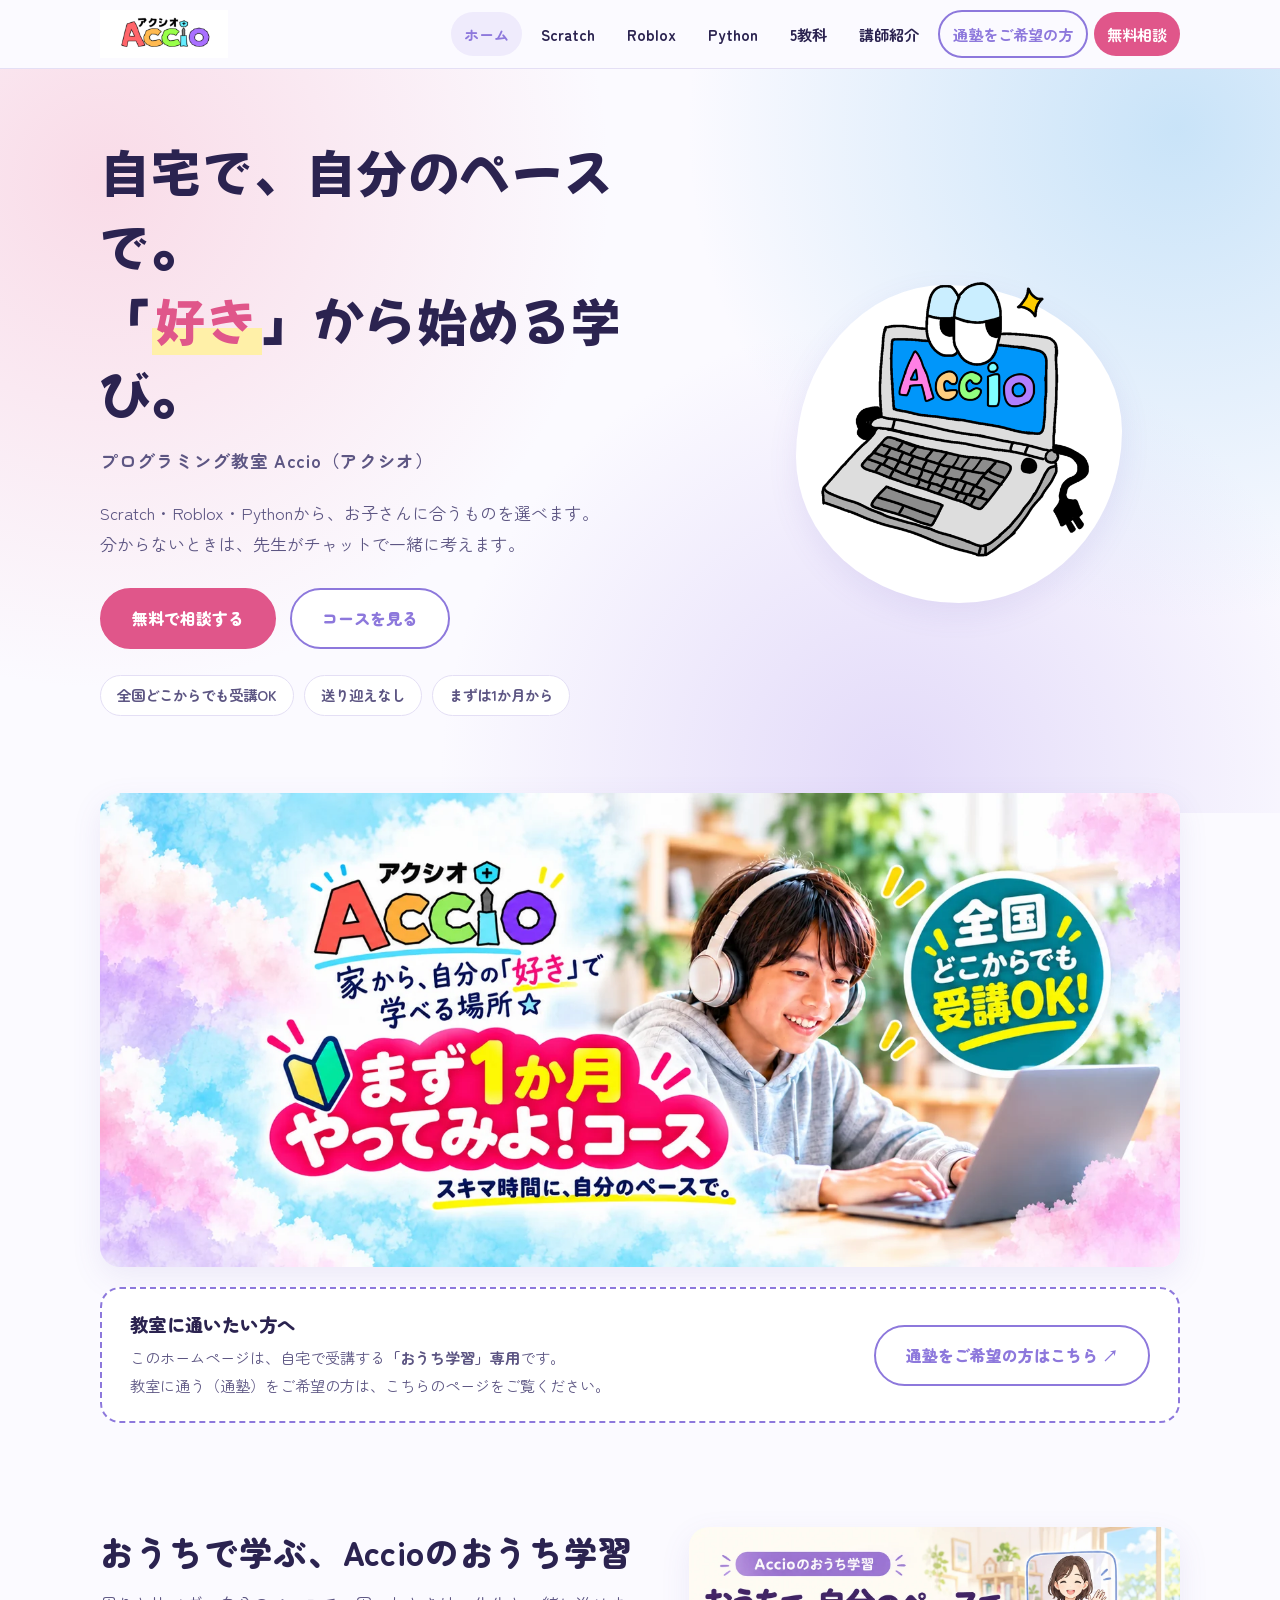
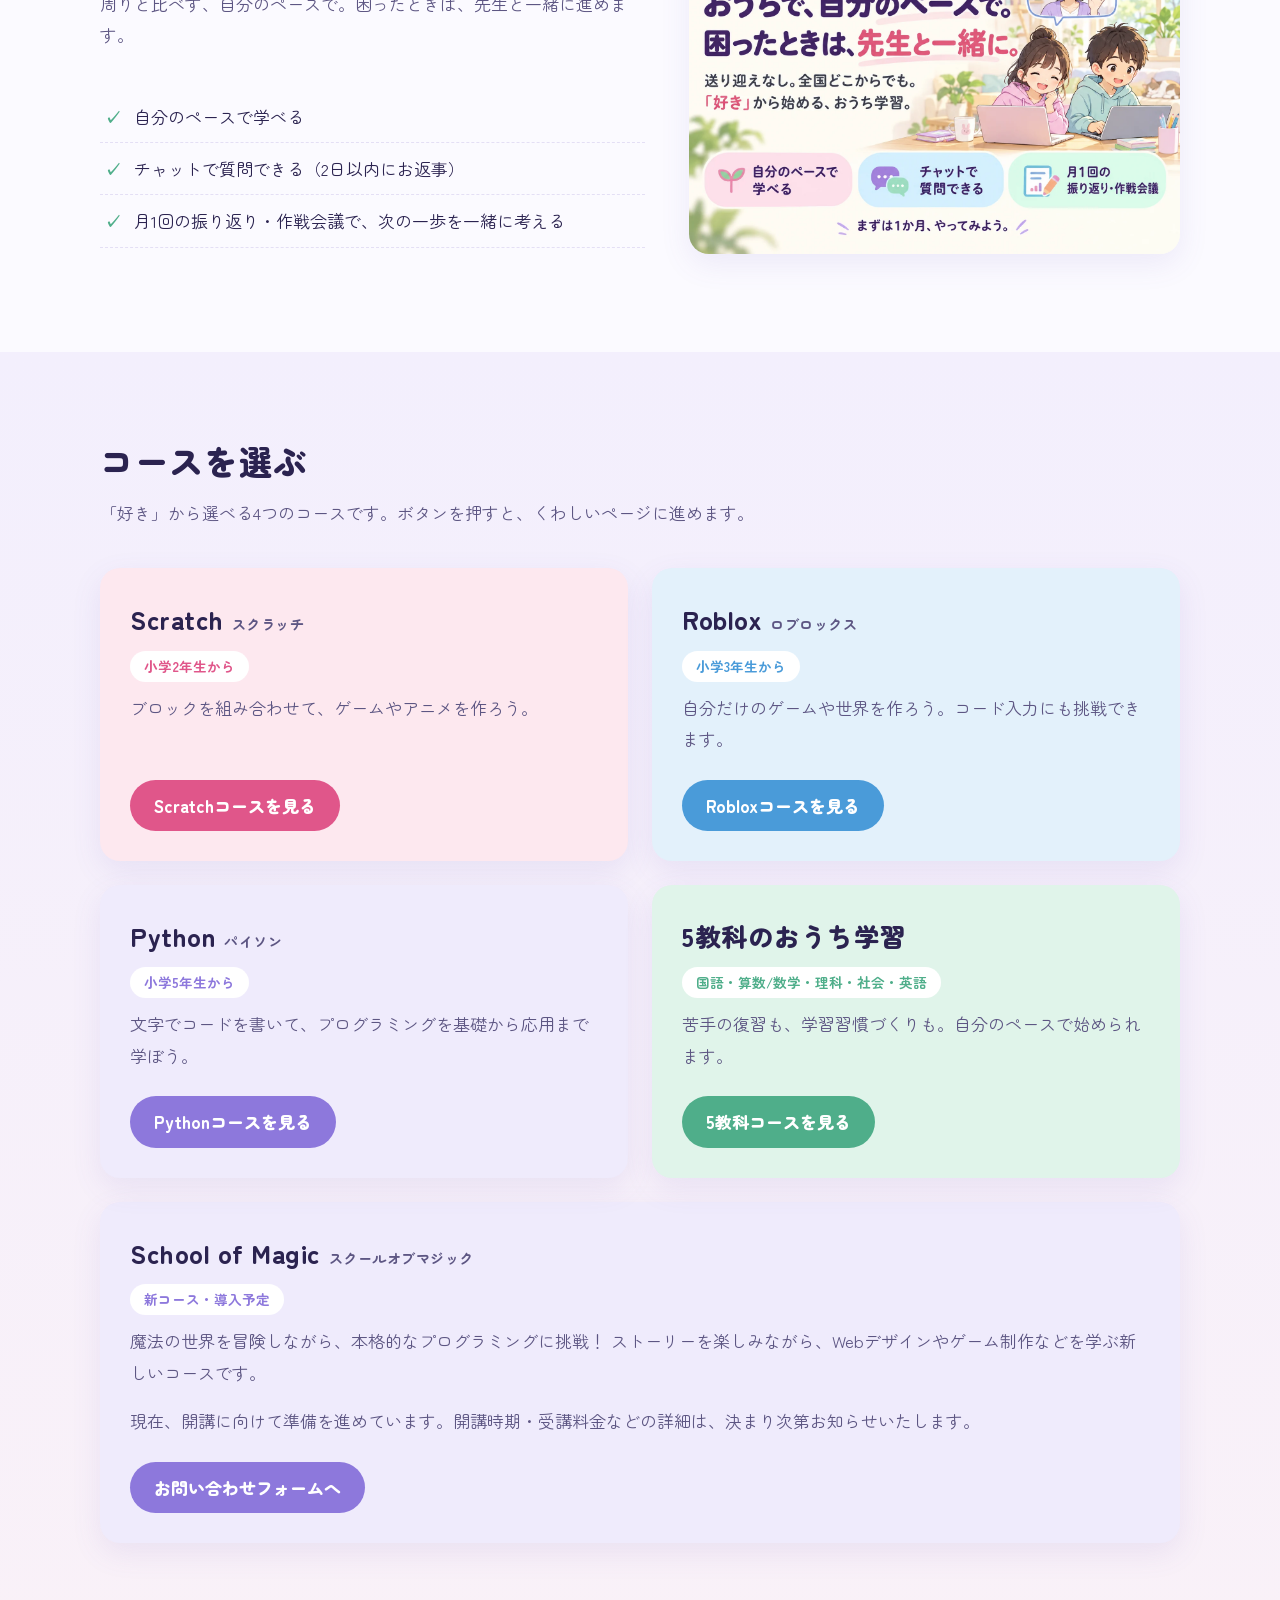
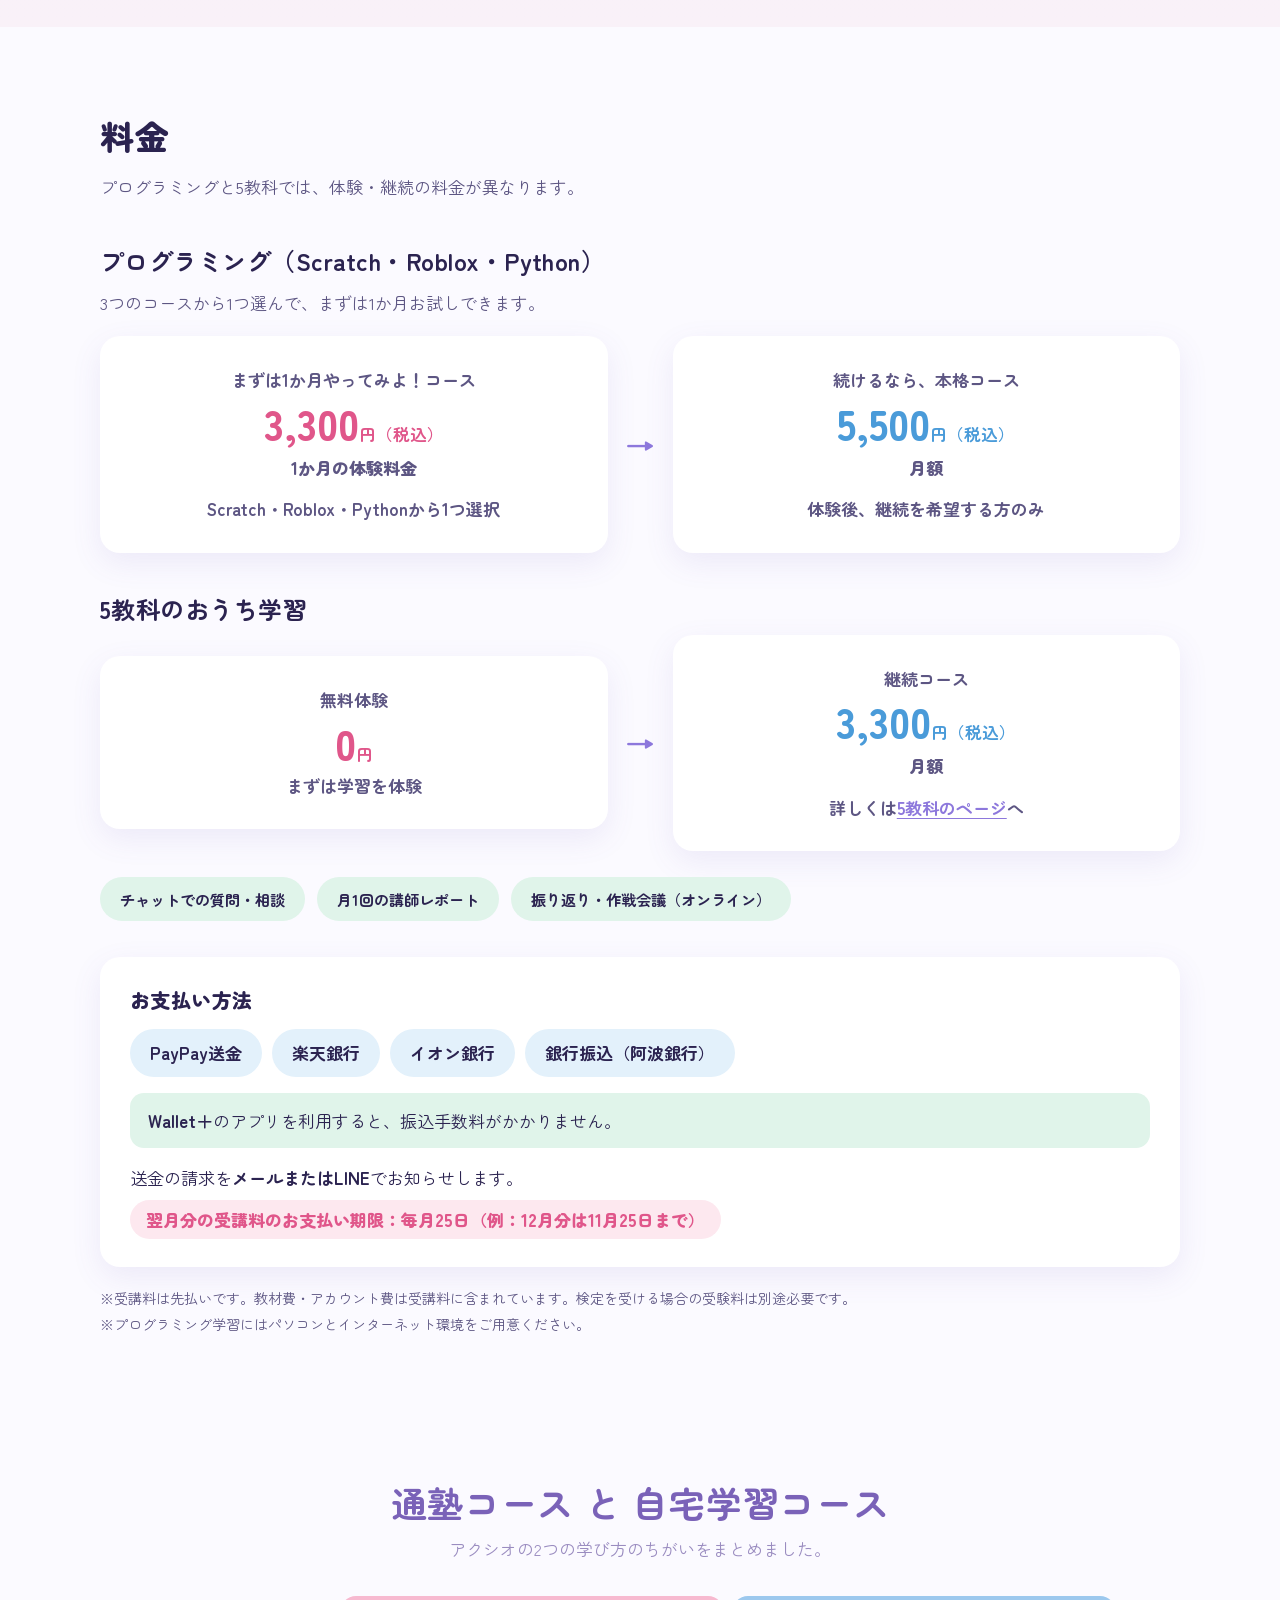
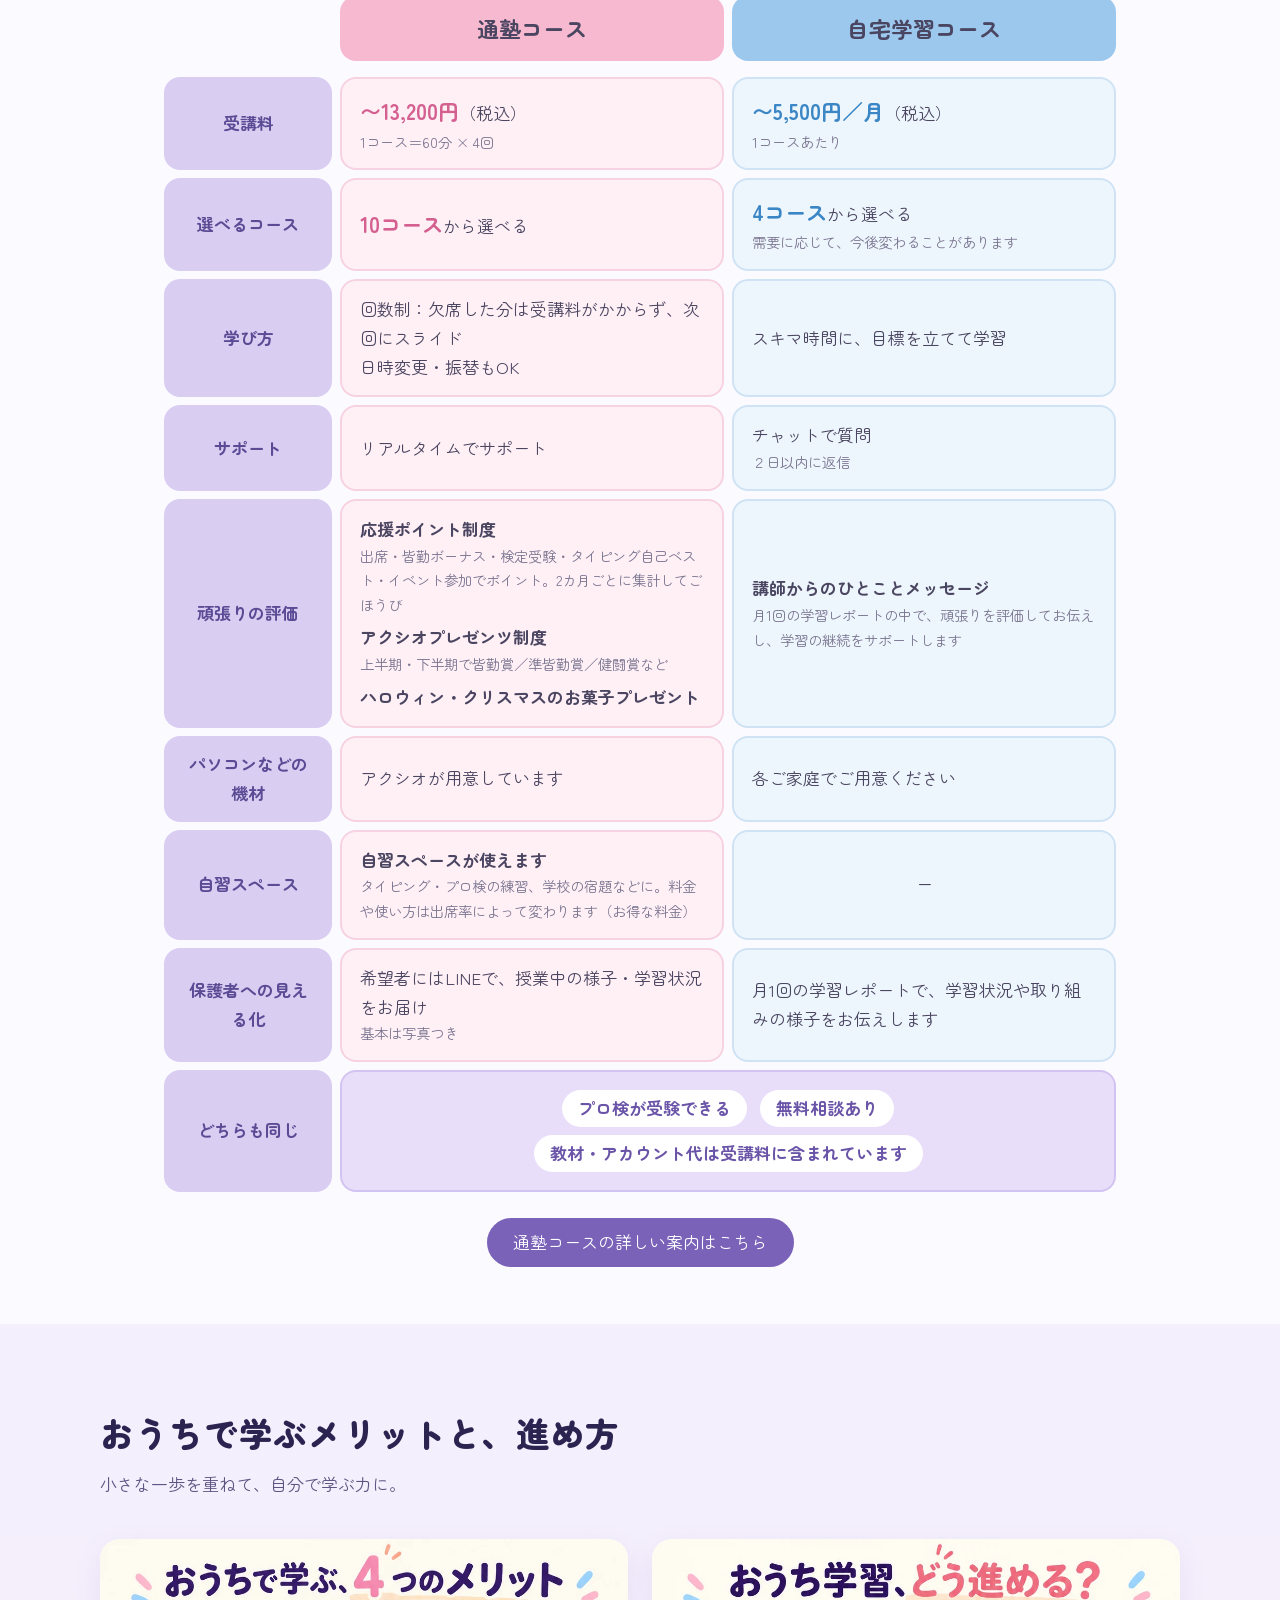
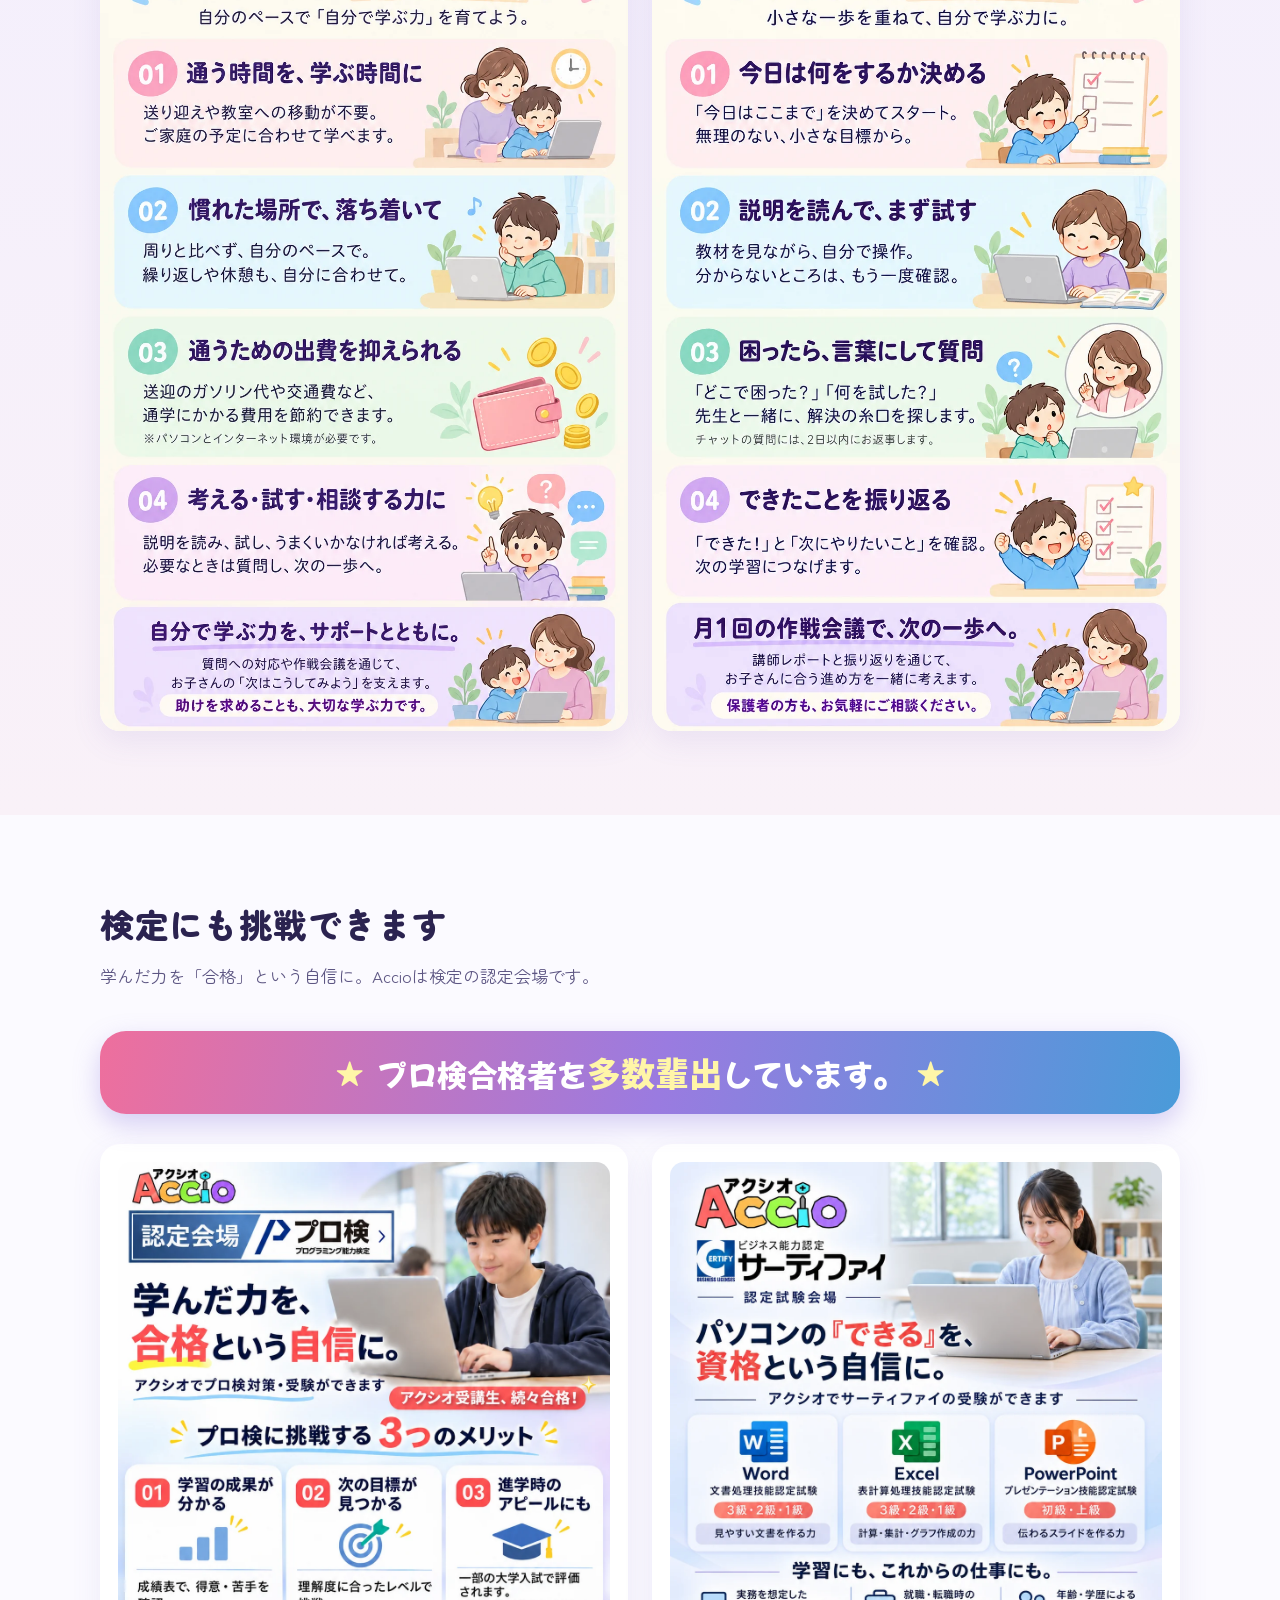
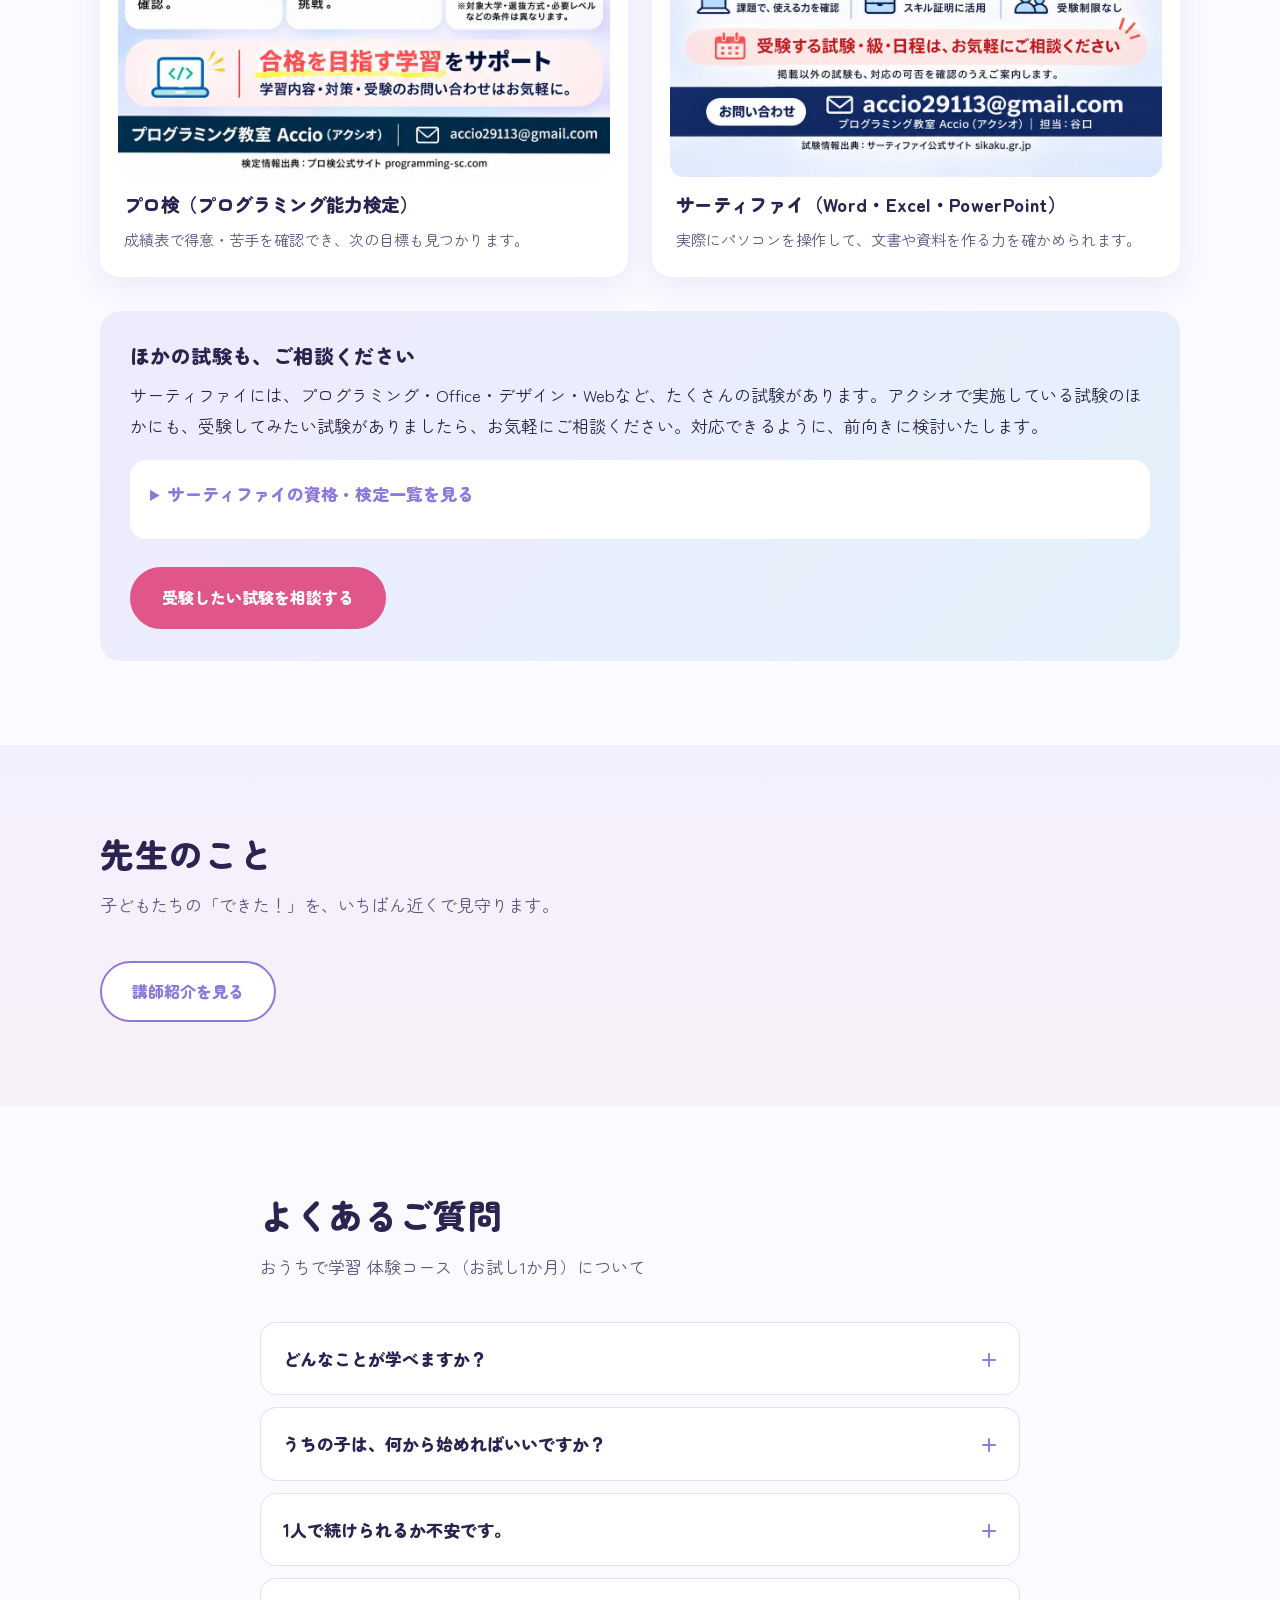
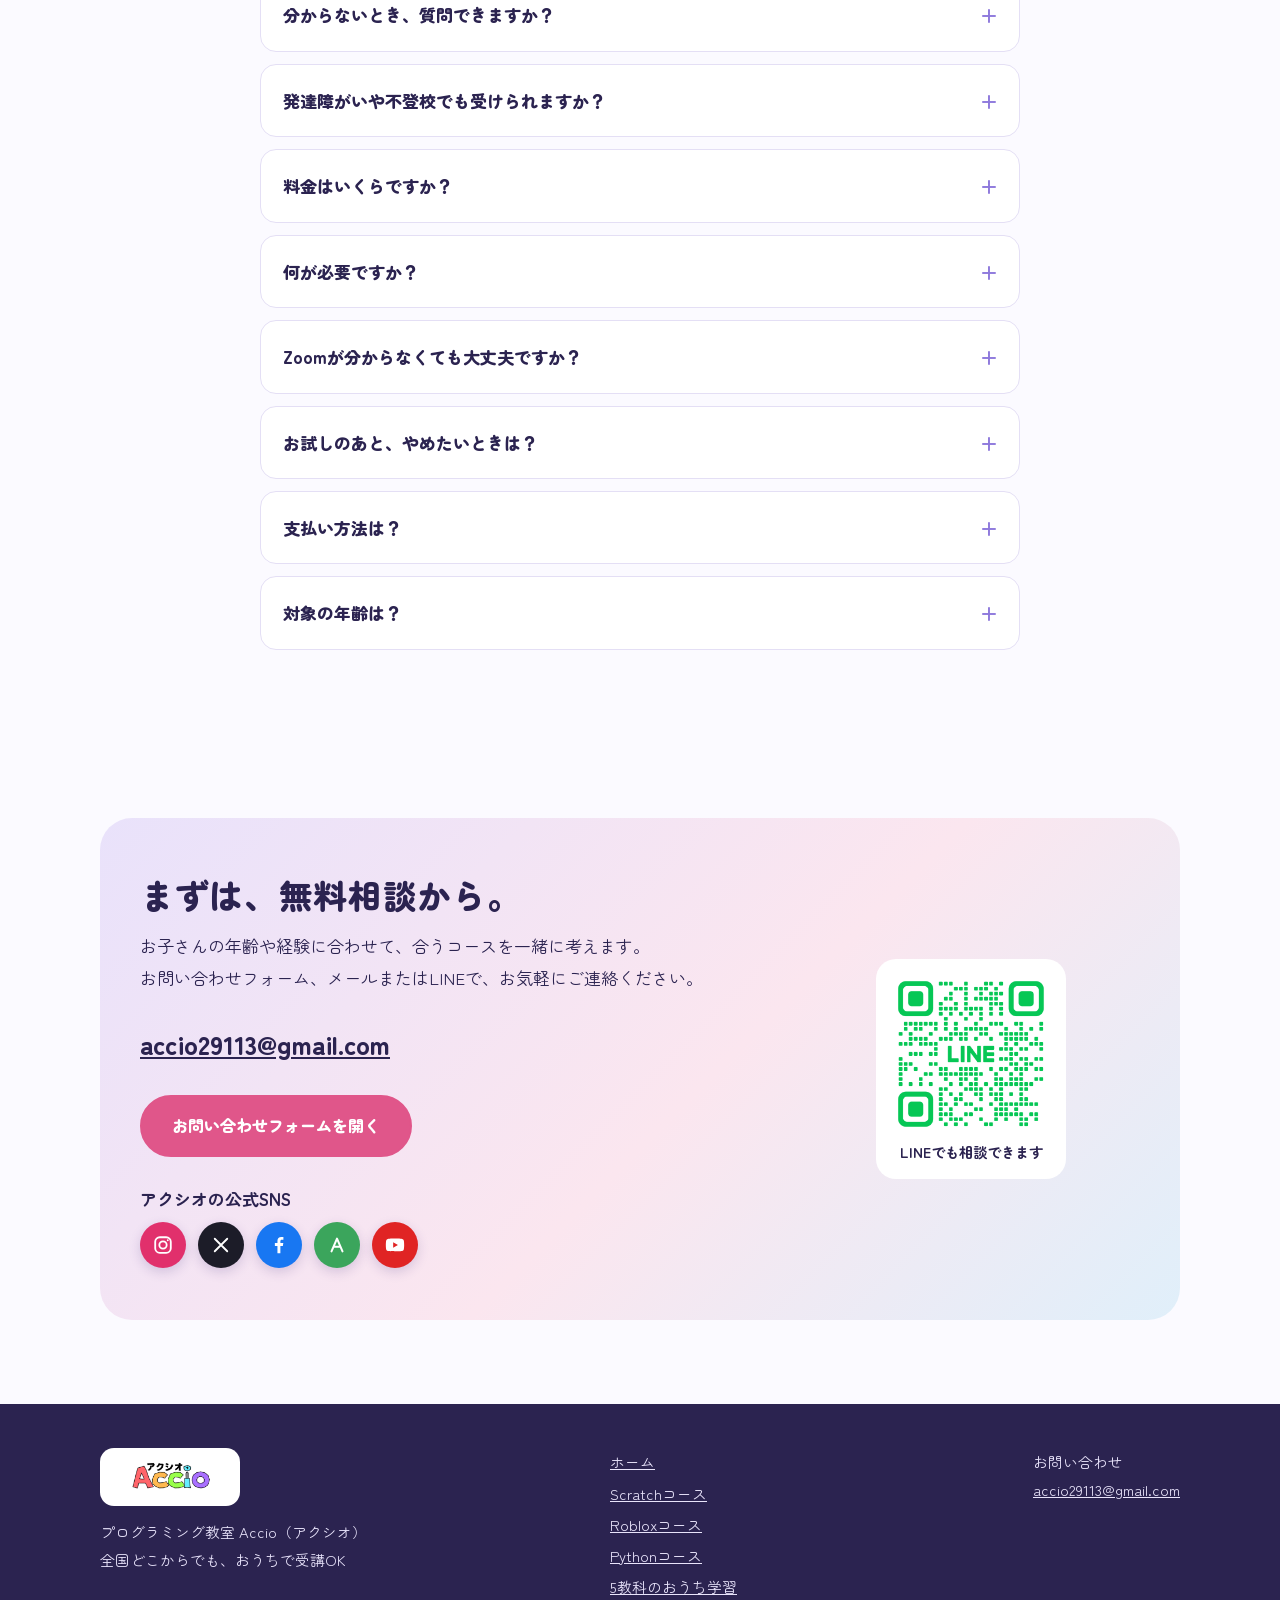
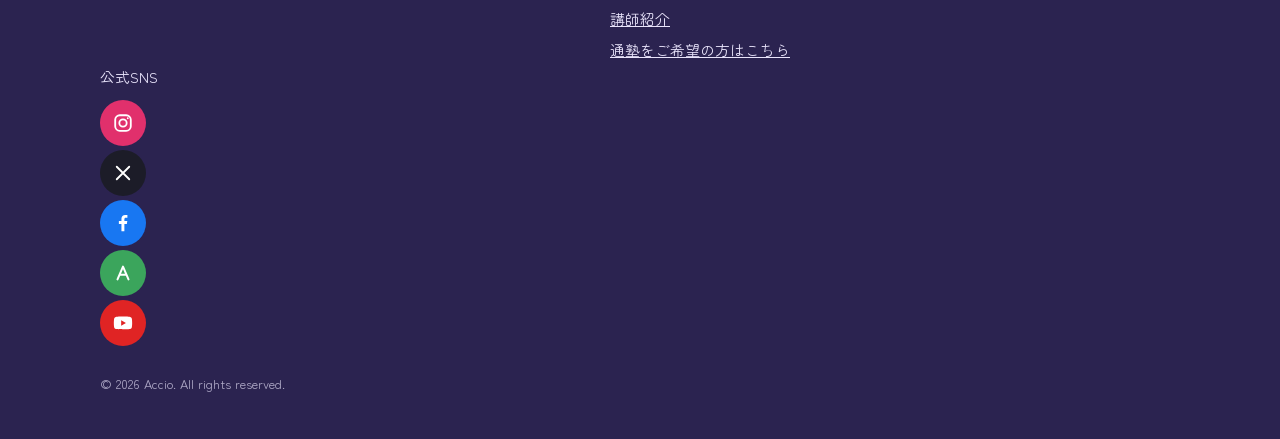
==== commit 43c1bc31: "Add files via upload" ====
--- a/index.html
+++ b/index.html
@@ -116,6 +116,13 @@
         <a class="go" href="gokyoka.html">5教科コースを見る</a>
       </article>
     </div>
+    <article class="course-card c-python" style="margin-top:24px;">
+      <h3>School of Magic<small>スクールオブマジック</small></h3>
+      <span class="age">新コース・導入予定</span>
+      <p>魔法の世界を冒険しながら、本格的なプログラミングに挑戦！ ストーリーを楽しみながら、Webデザインやゲーム制作などを学ぶ新しいコースです。</p>
+      <p>現在、開講に向けて準備を進めています。開講時期・受講料金などの詳細は、決まり次第お知らせいたします。</p>
+      <a class="go" href="https://docs.google.com/forms/d/e/1FAIpQLSdkqtWFHNfhUqigOPQ6MAlRJA54YKW0S_pAwkJ52RMXYvyKtA/viewform" target="_blank" rel="noopener noreferrer">お問い合わせフォームへ</a>
+    </article>
   </div>
 </section>
 
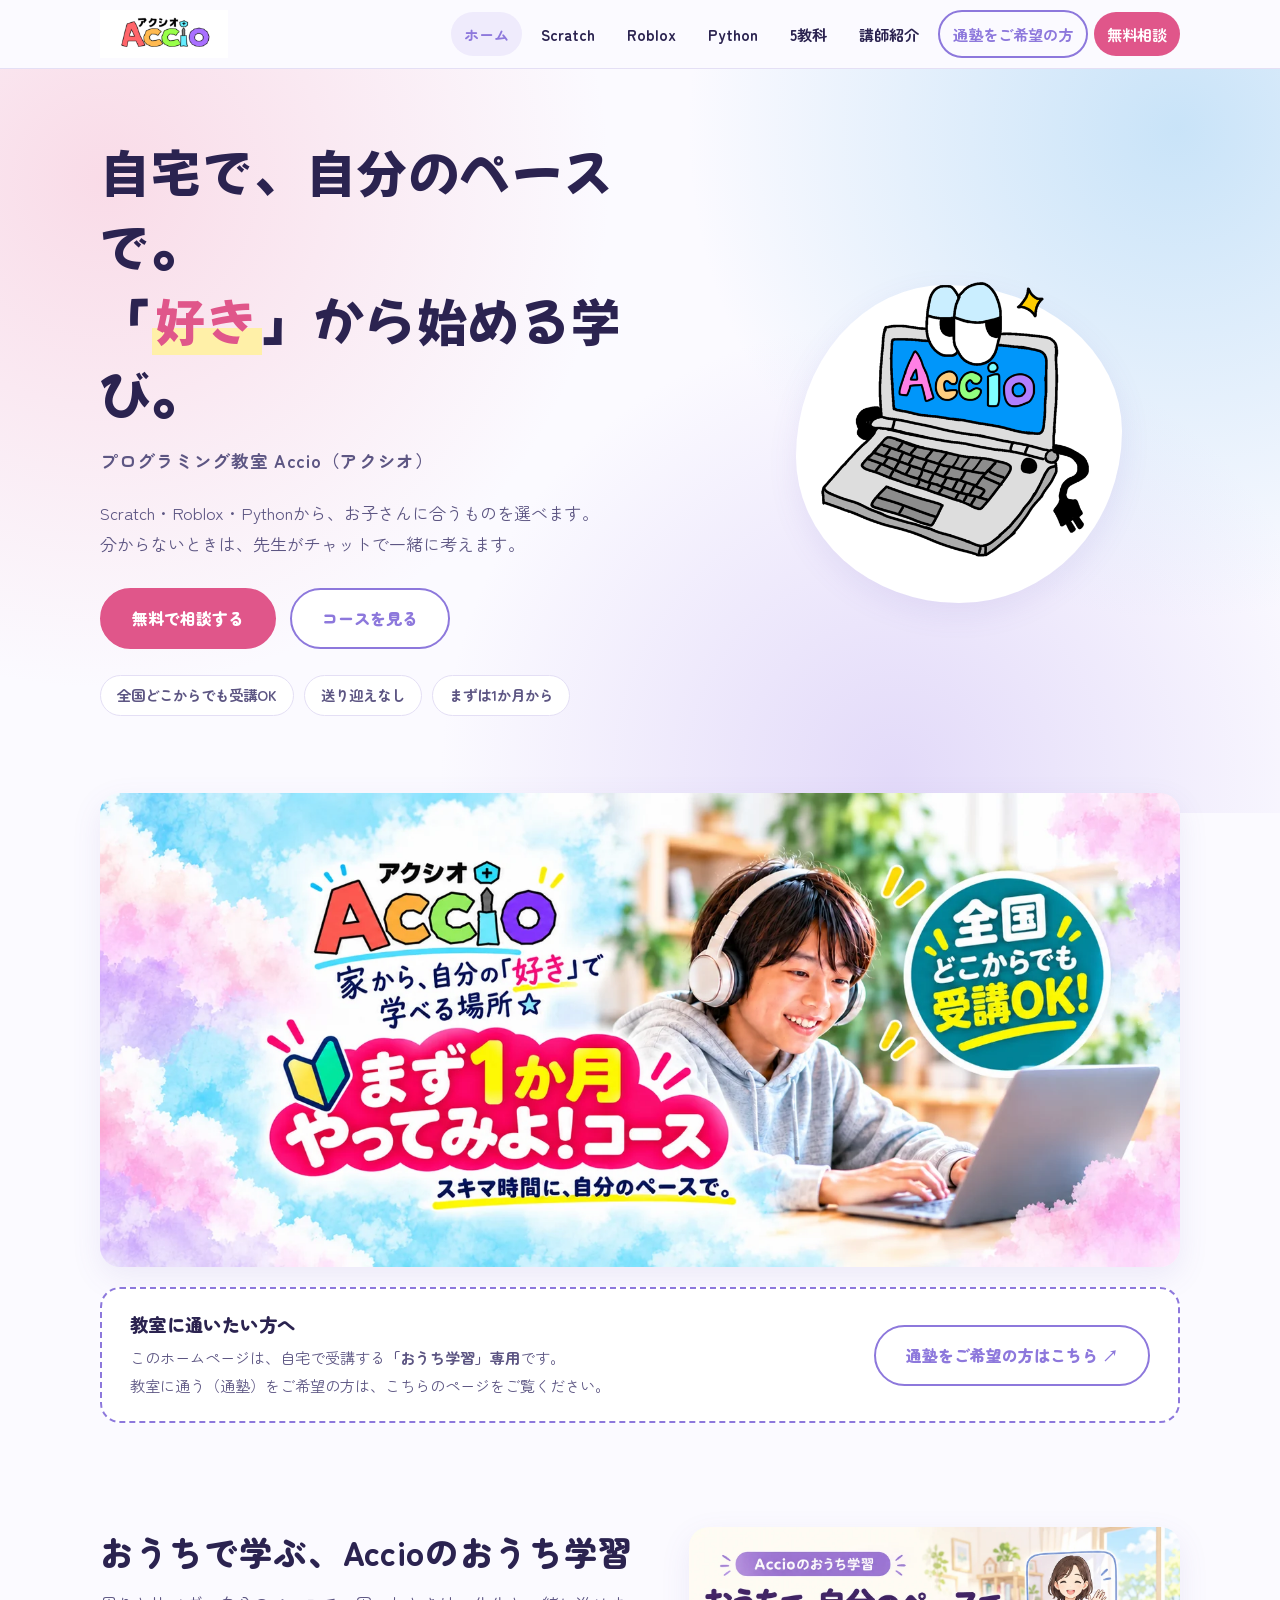
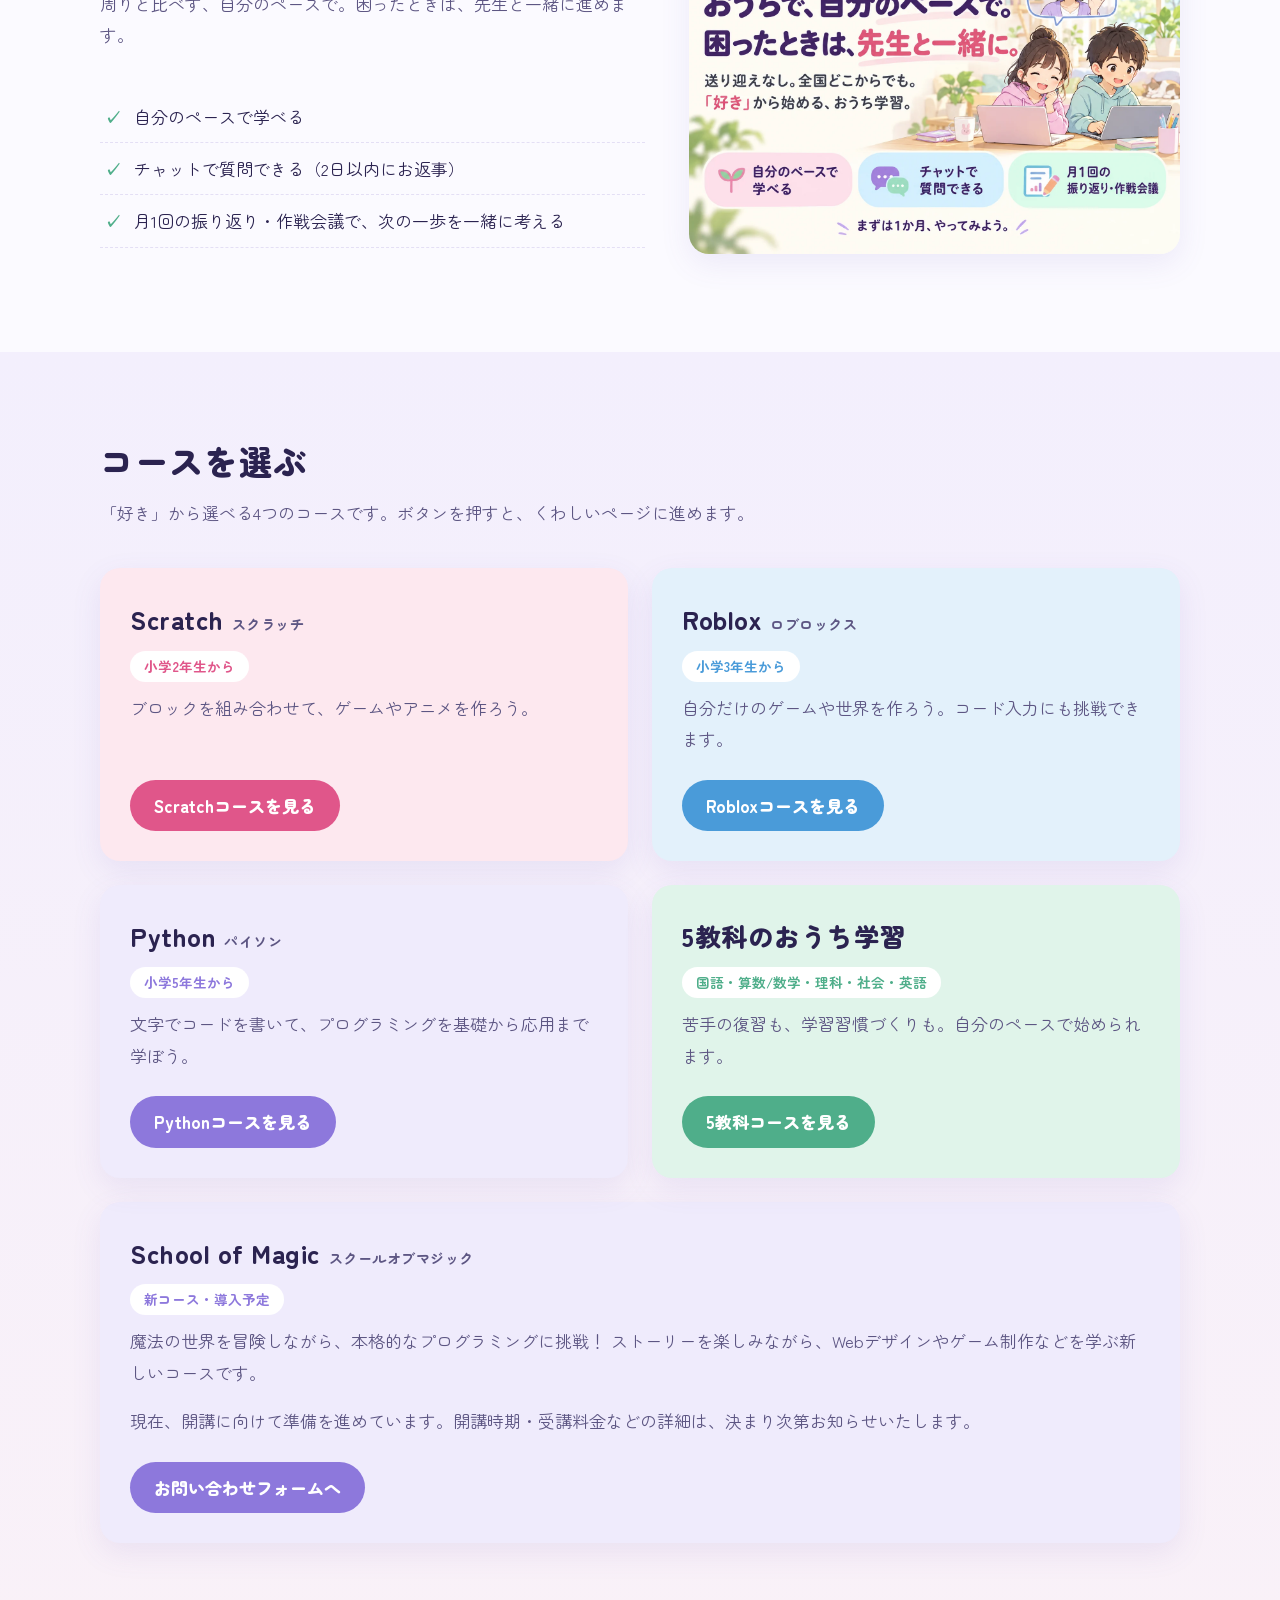
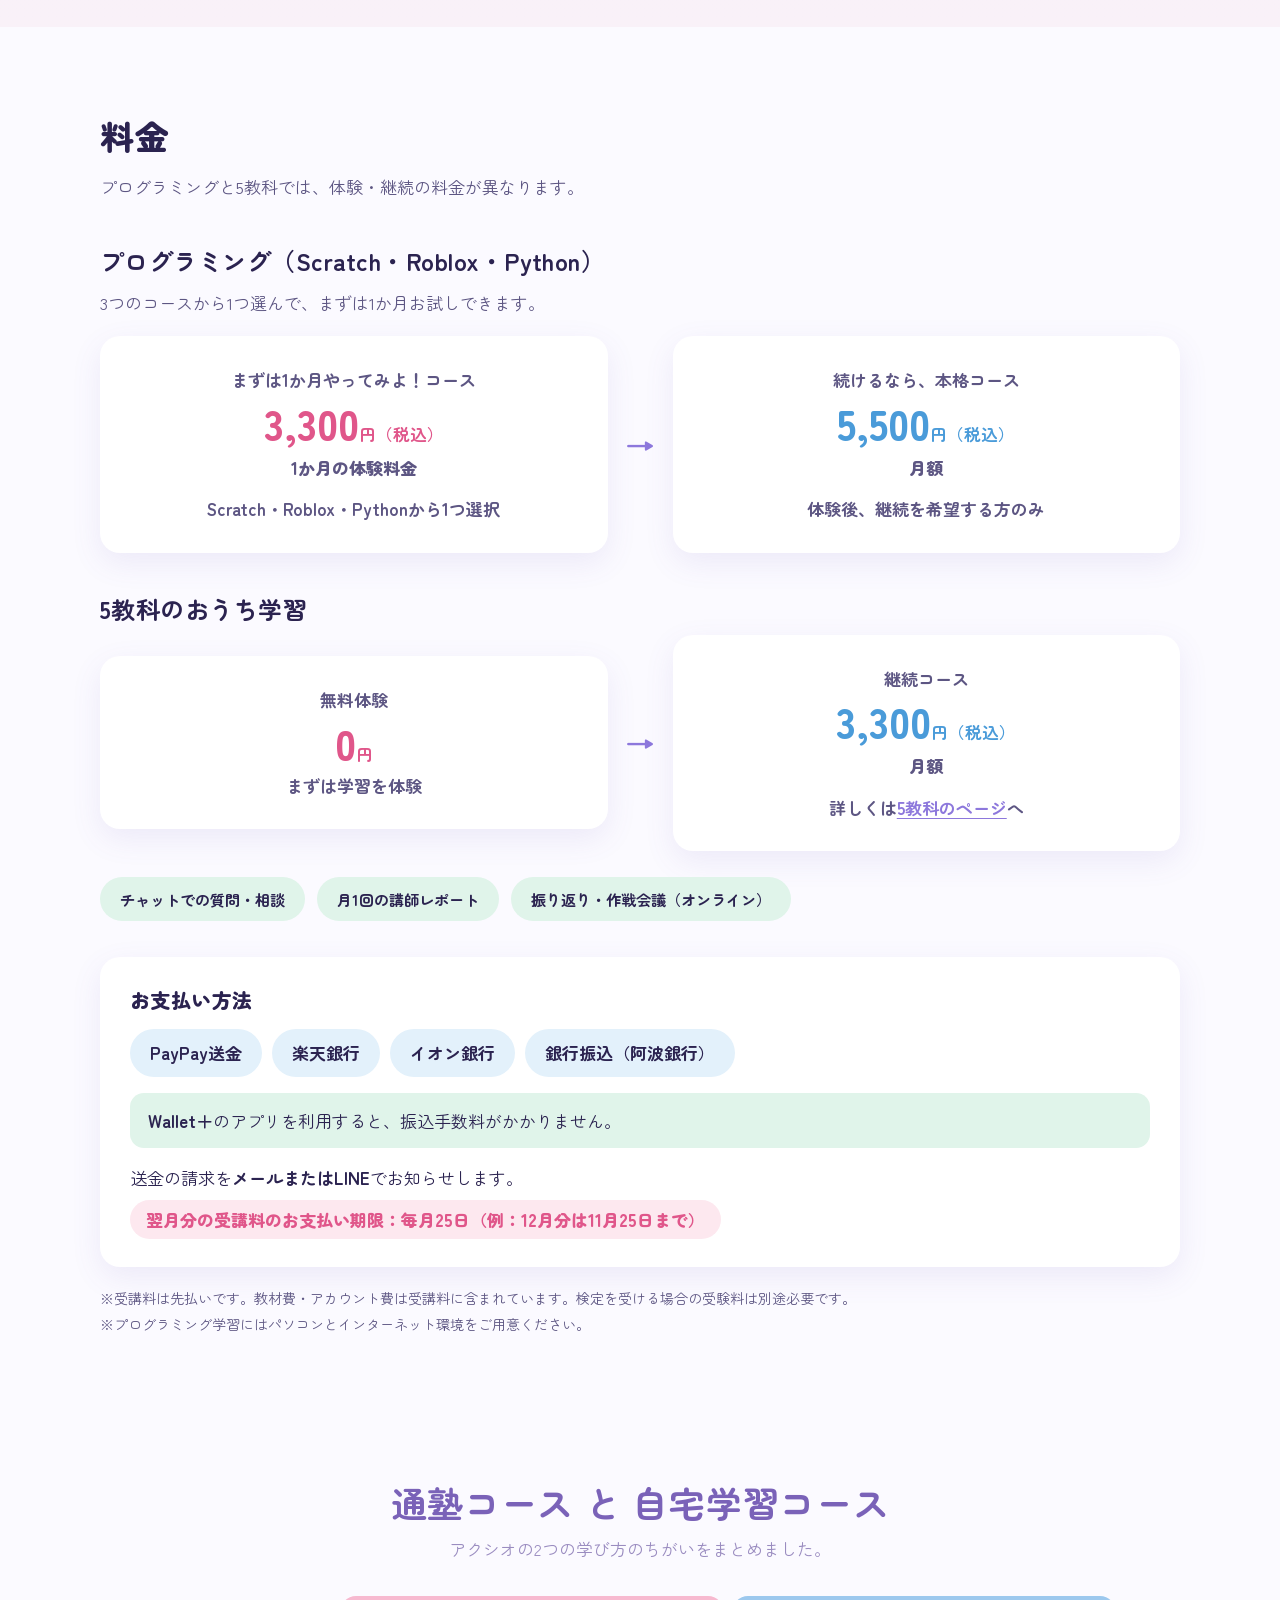
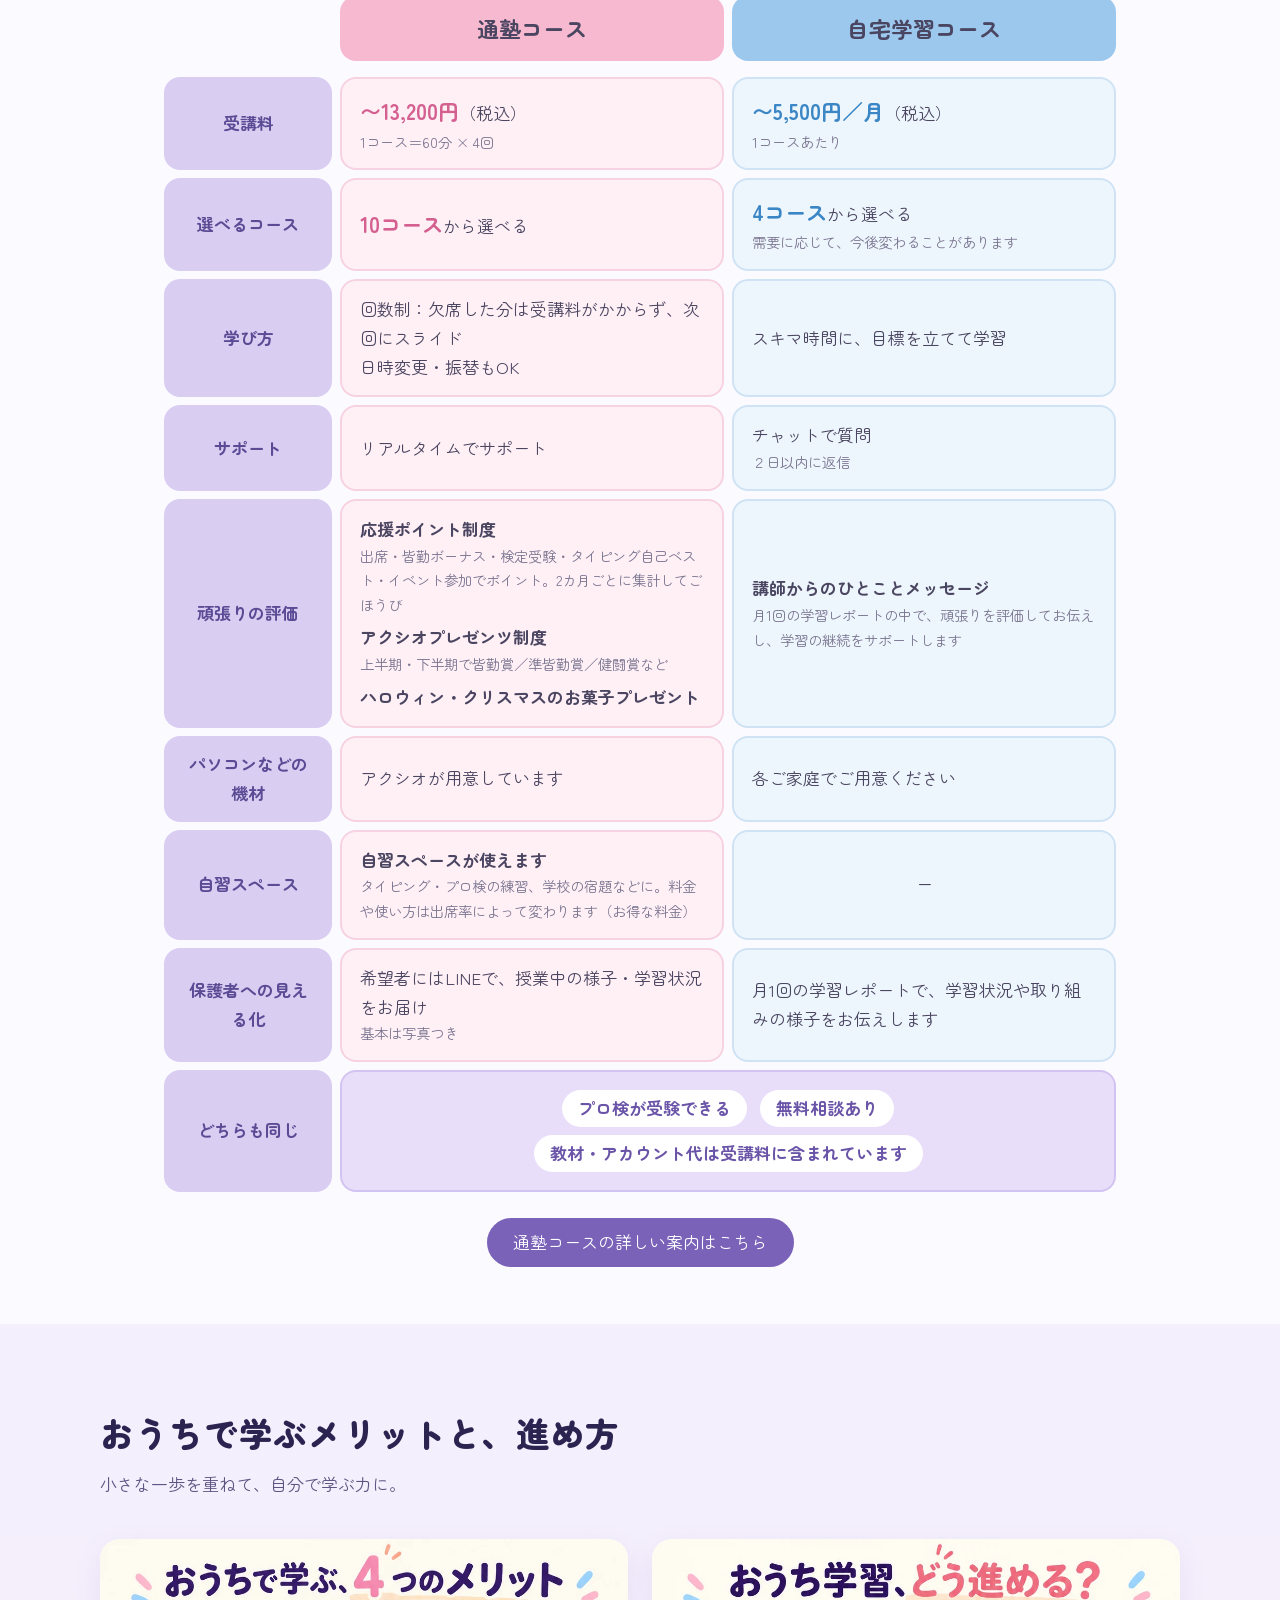
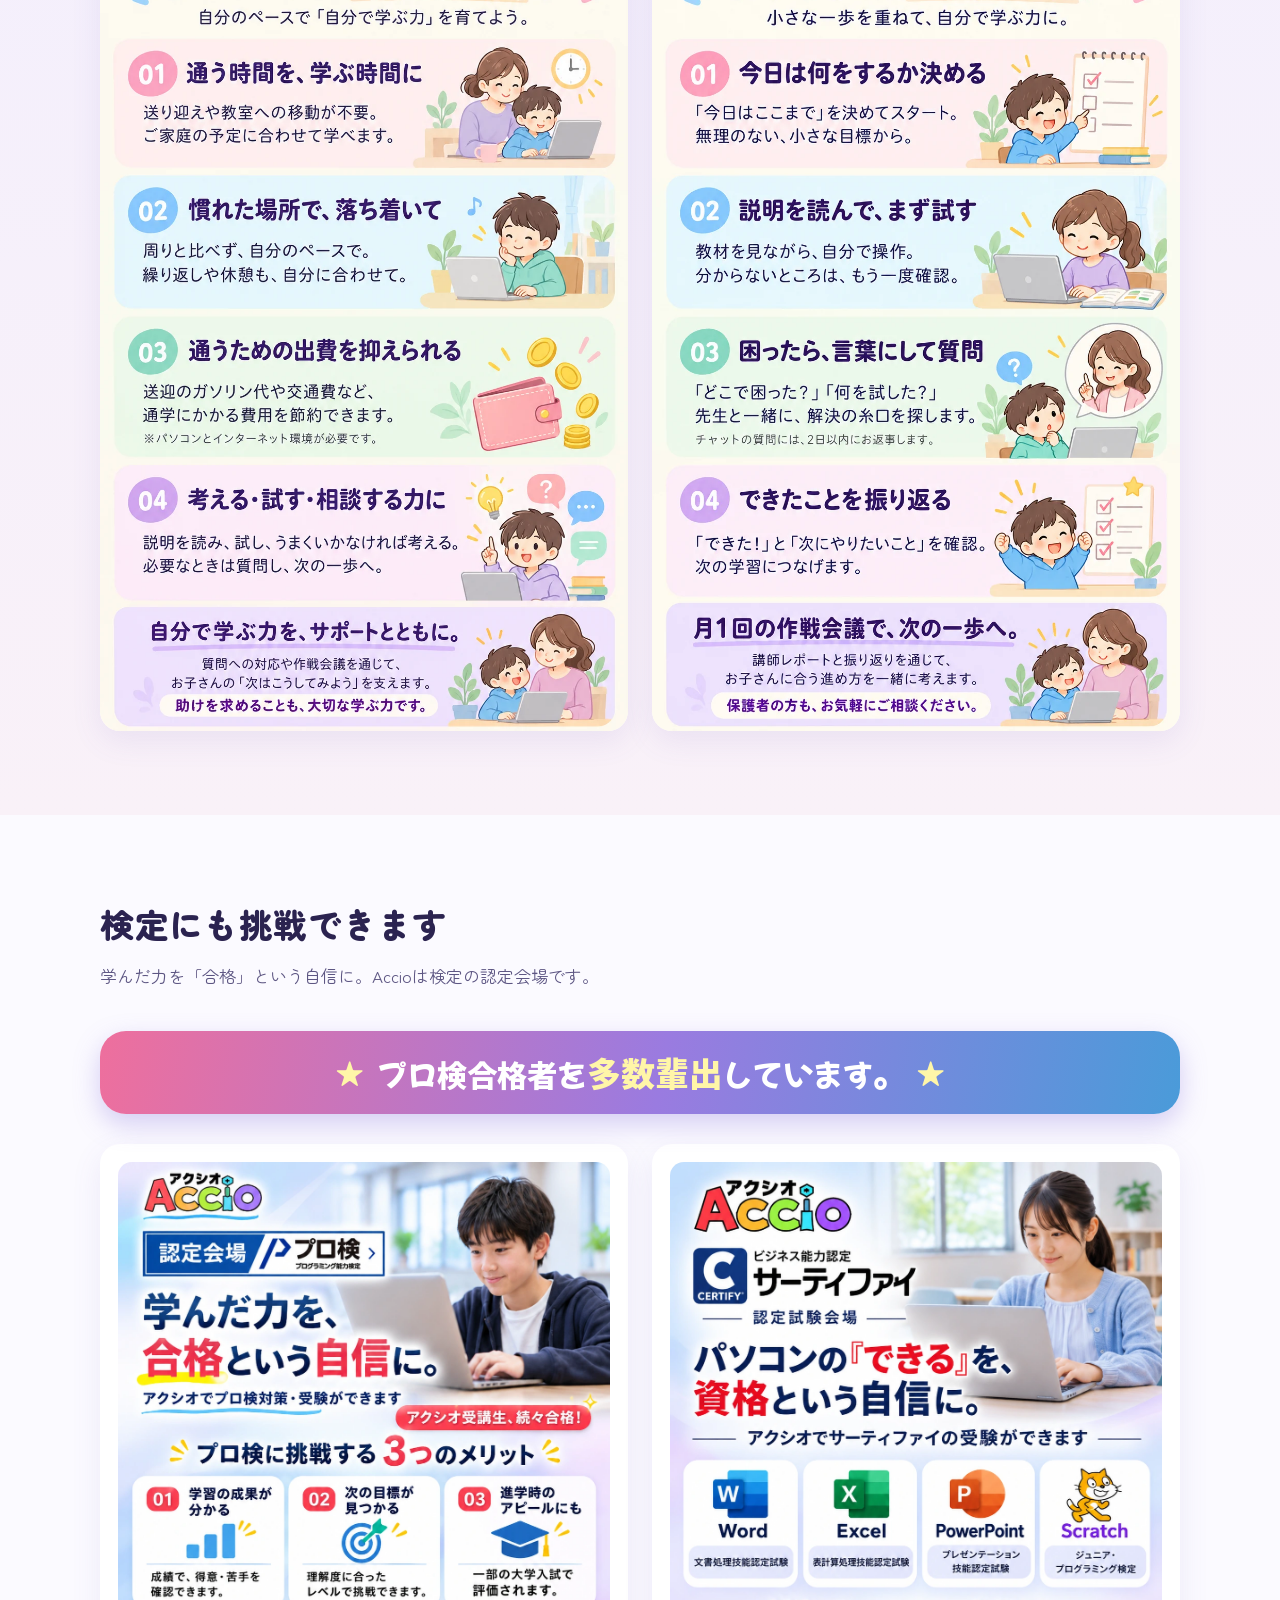
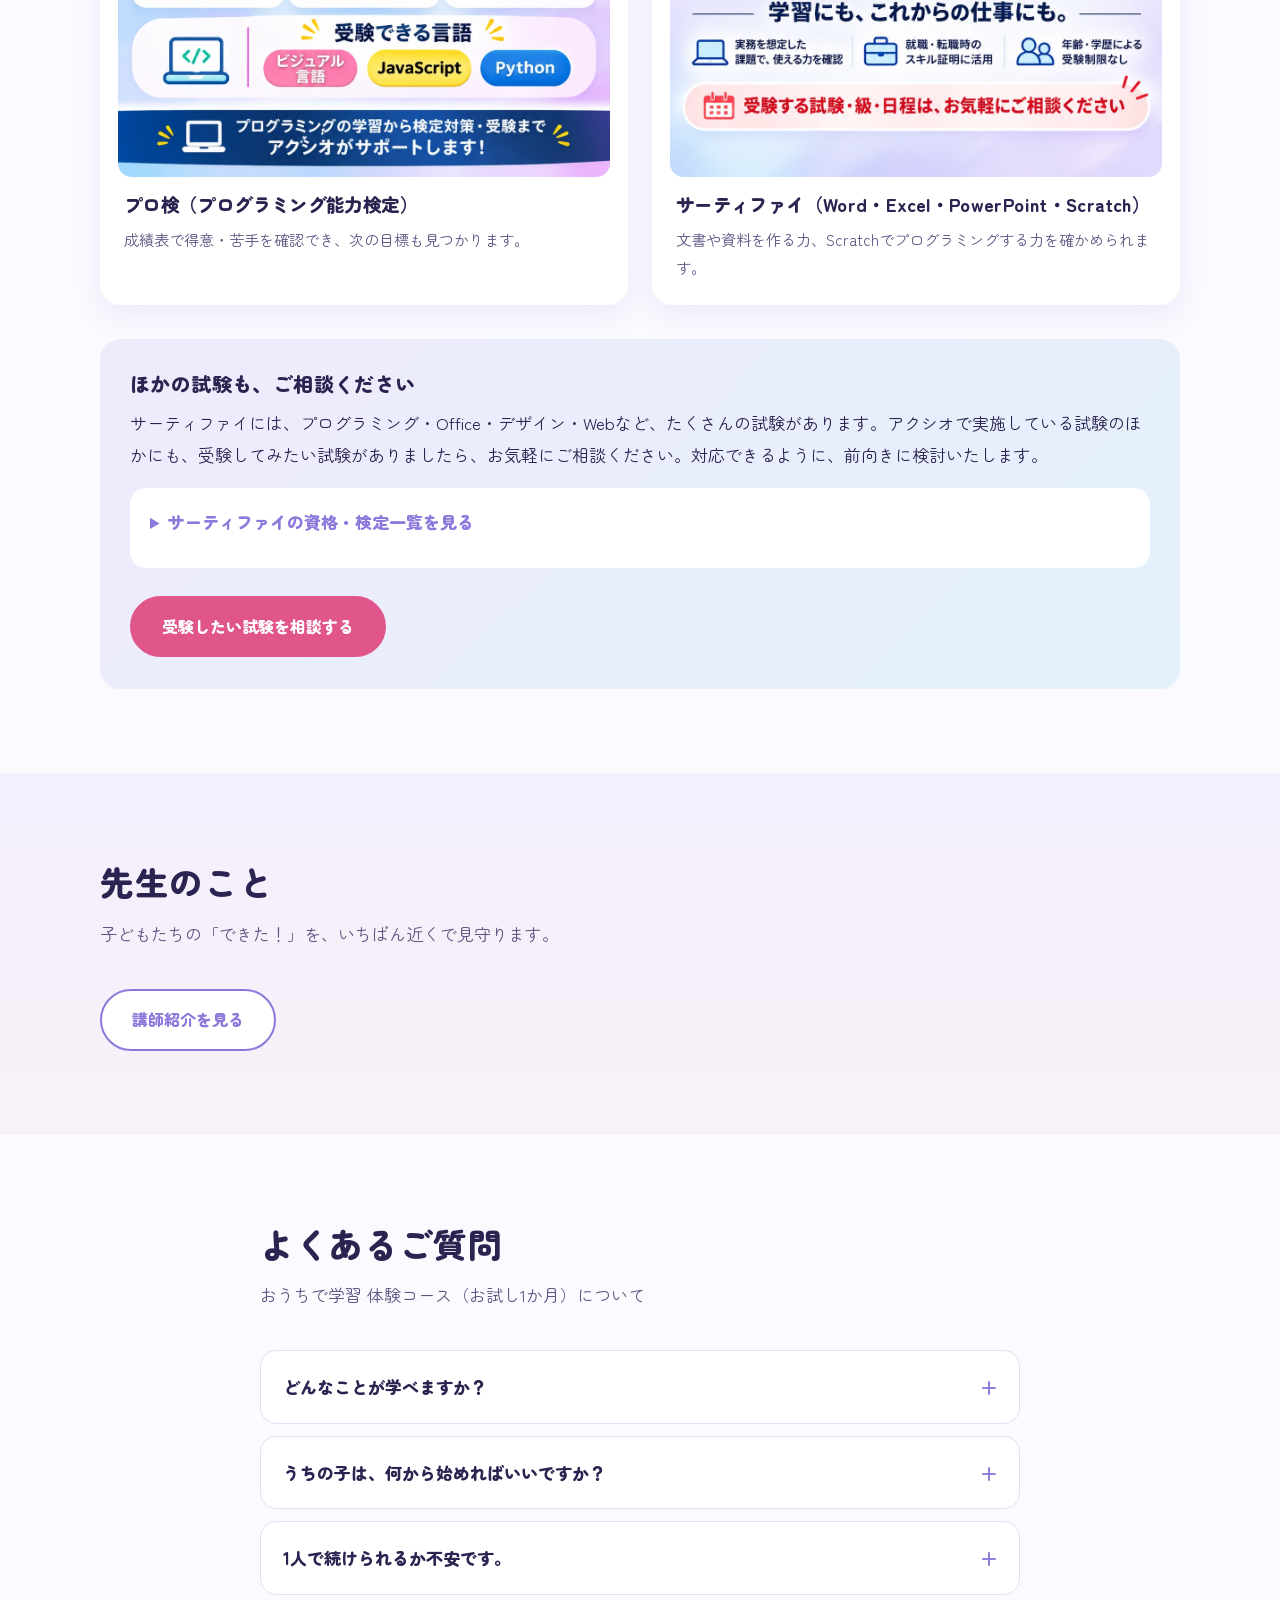
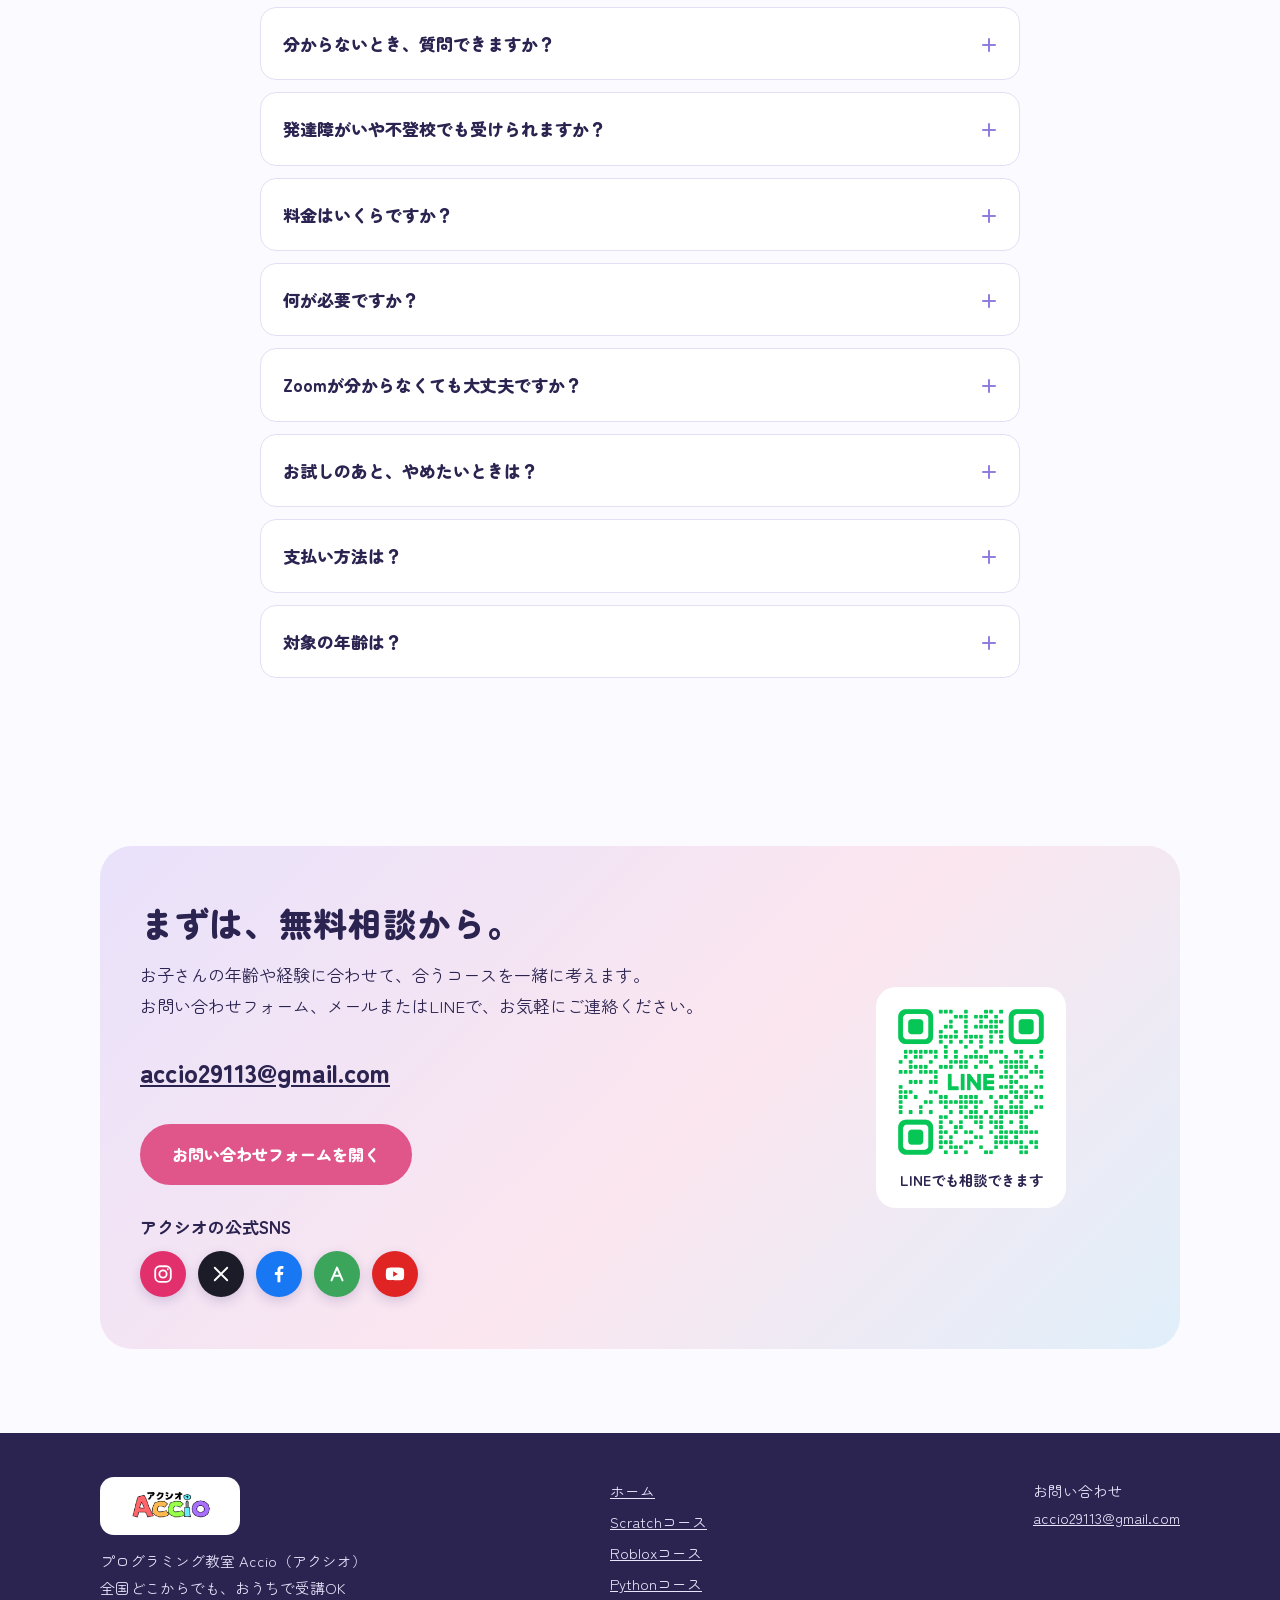
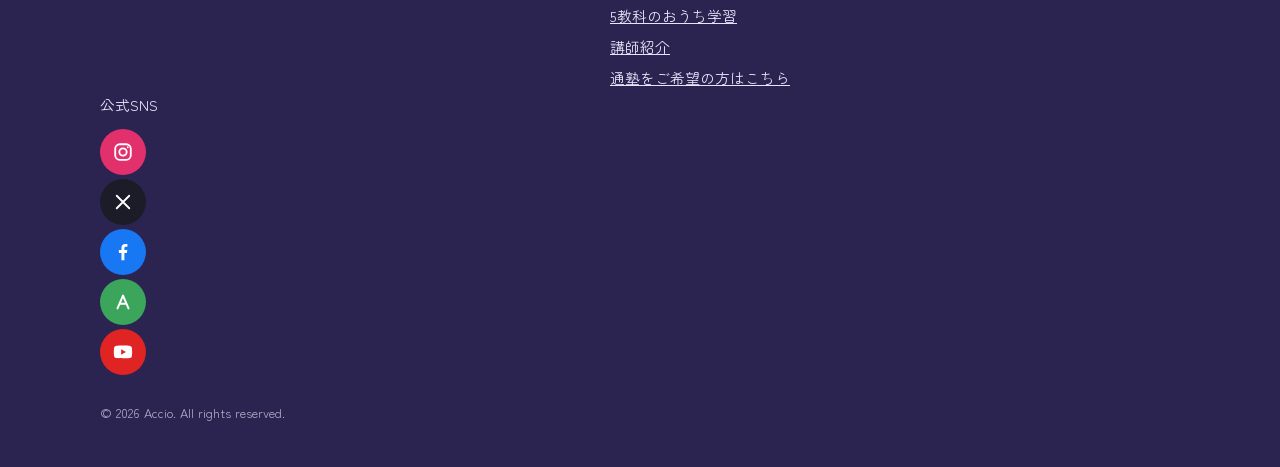
==== commit 25104829: "Add files via upload" ====
--- a/index.html
+++ b/index.html
@@ -294,10 +294,10 @@
     <p class="sec-lead">学んだ力を「合格」という自信に。Accioは検定の認定会場です。</p>
     <div class="pass-banner" role="note"><span class="star" aria-hidden="true">★</span><span class="pass-text">プロ検合格者を<strong>多数輩出</strong>しています。</span><span class="star" aria-hidden="true">★</span></div>
     <div class="pair">
-      <div class="exam-card"><img src="images/proken.webp" alt="プログラミング能力検定（プロ検）の認定会場" loading="lazy" width="1122" height="1402">
+      <div class="exam-card"><img src="images/proken.webp" alt="プログラミング能力検定（プロ検）の認定会場" loading="lazy" width="1100" height="1375">
         <h3>プロ検（プログラミング能力検定）</h3><p>成績表で得意・苦手を確認でき、次の目標も見つかります。</p></div>
-      <div class="exam-card"><img src="images/certify.webp" alt="サーティファイ認定試験会場。Word・Excel・PowerPointの受験ができます" loading="lazy" width="1122" height="1402">
-        <h3>サーティファイ（Word・Excel・PowerPoint）</h3><p>実際にパソコンを操作して、文書や資料を作る力を確かめられます。</p></div>
+      <div class="exam-card"><img src="images/certify.webp" alt="サーティファイ認定試験会場。Word・Excel・PowerPoint・Scratch（ジュニア・プログラミング検定）の受験ができます" loading="lazy" width="1100" height="1375">
+        <h3>サーティファイ（Word・Excel・PowerPoint・Scratch）</h3><p>文書や資料を作る力、Scratchでプログラミングする力を確かめられます。</p></div>
     </div>
     <div class="consult-box">
       <h3>ほかの試験も、ご相談ください</h3>
